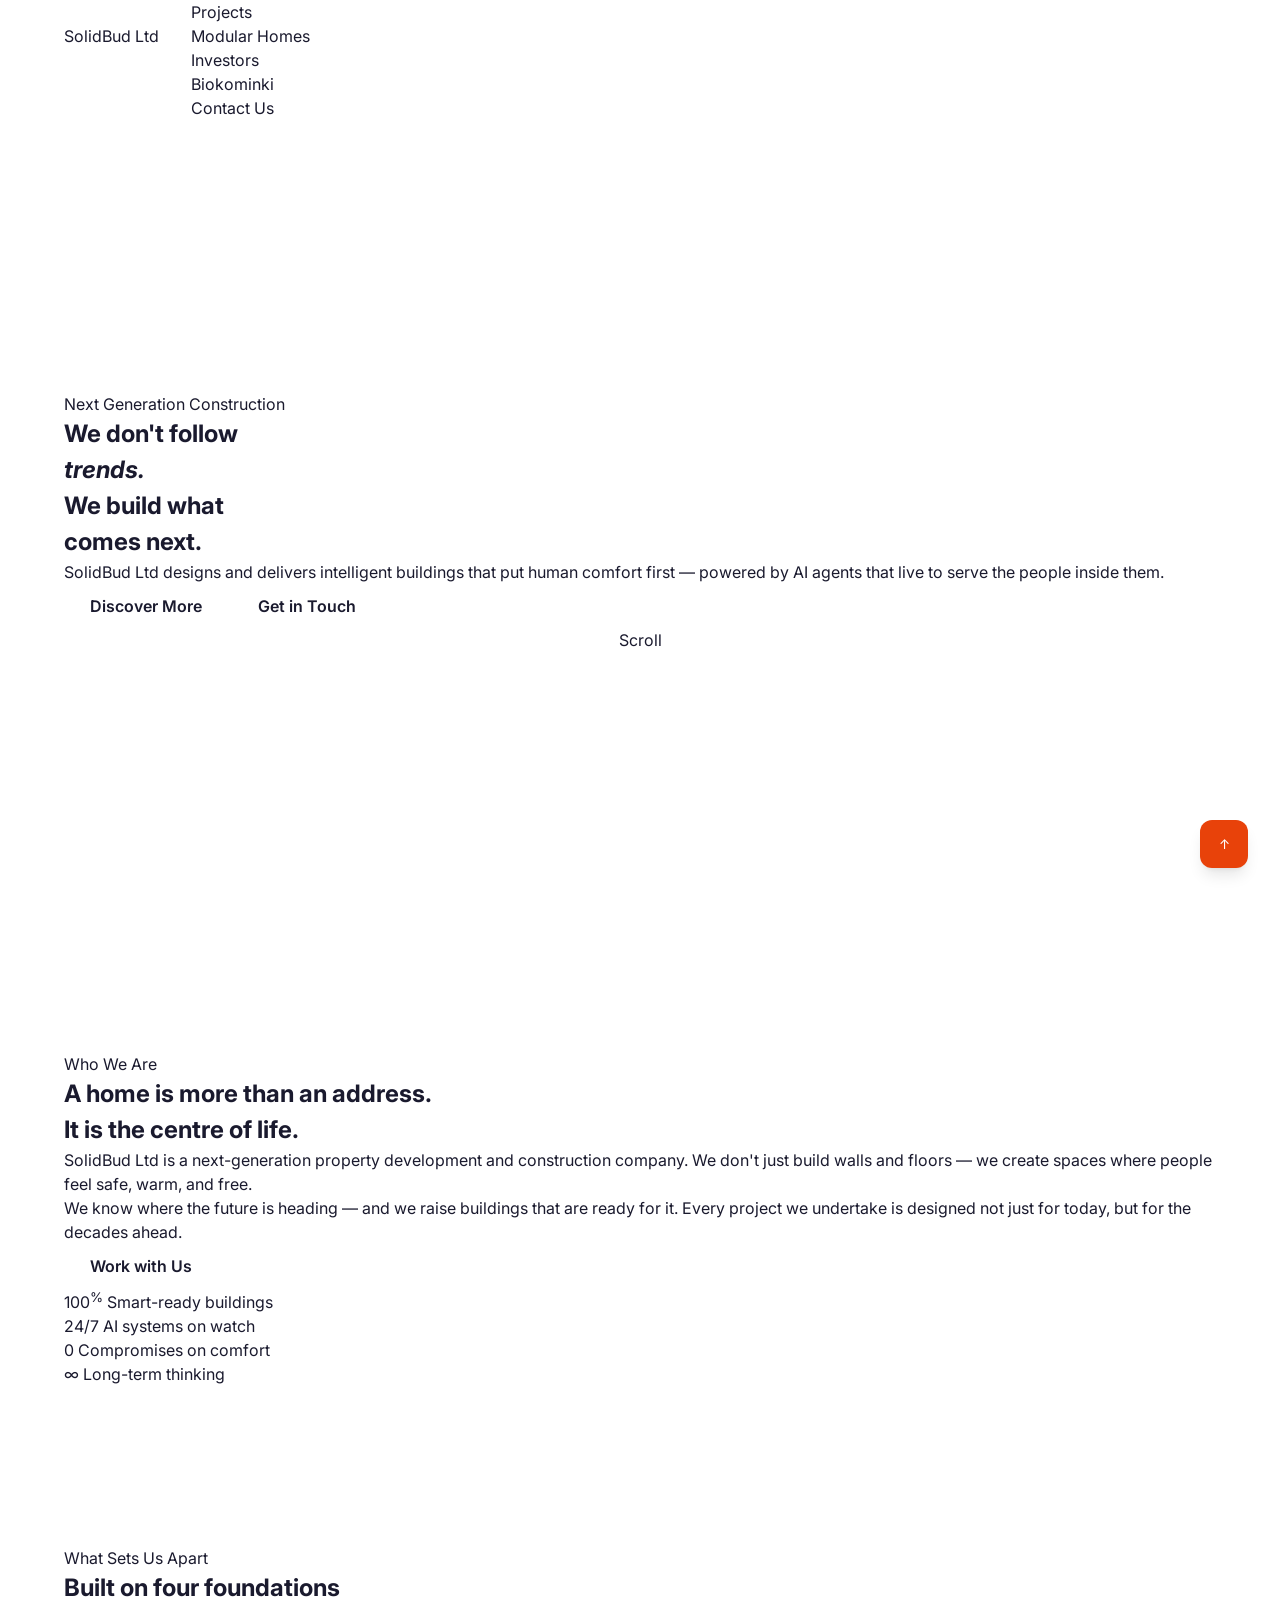
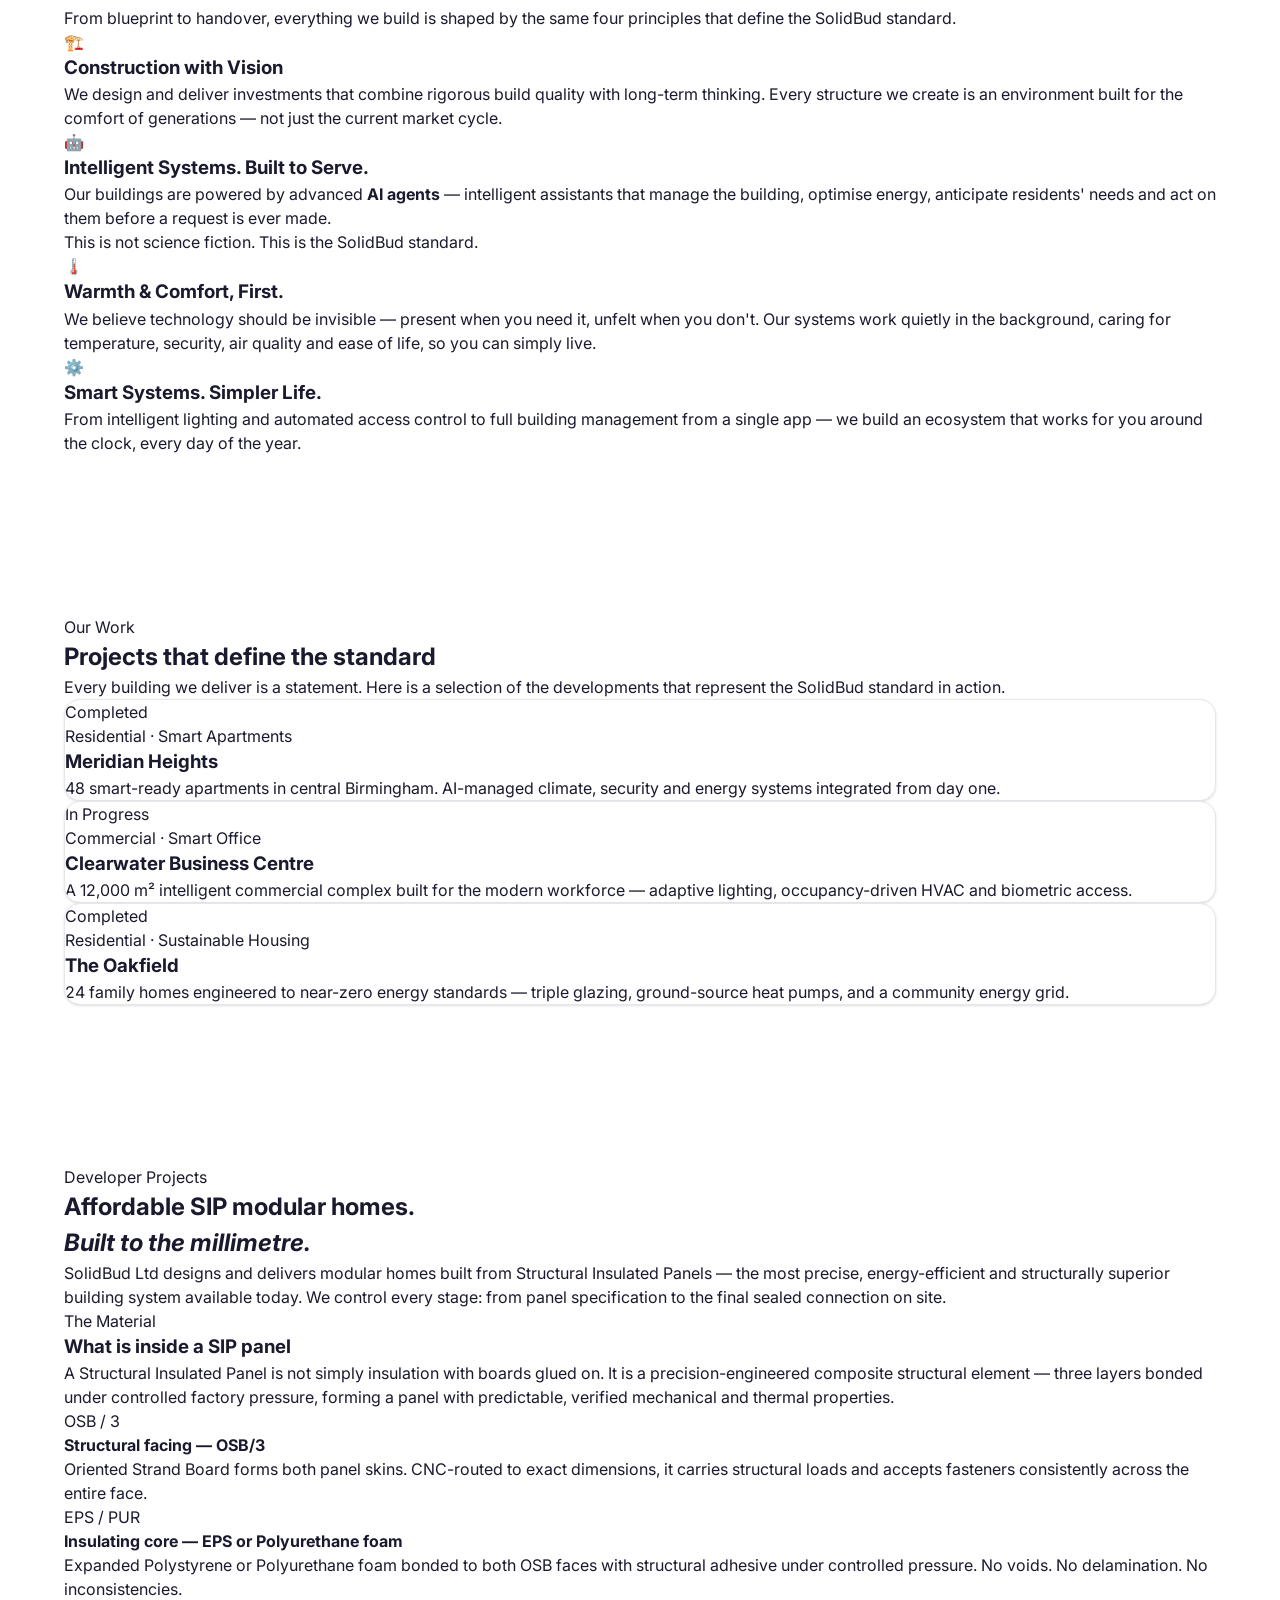
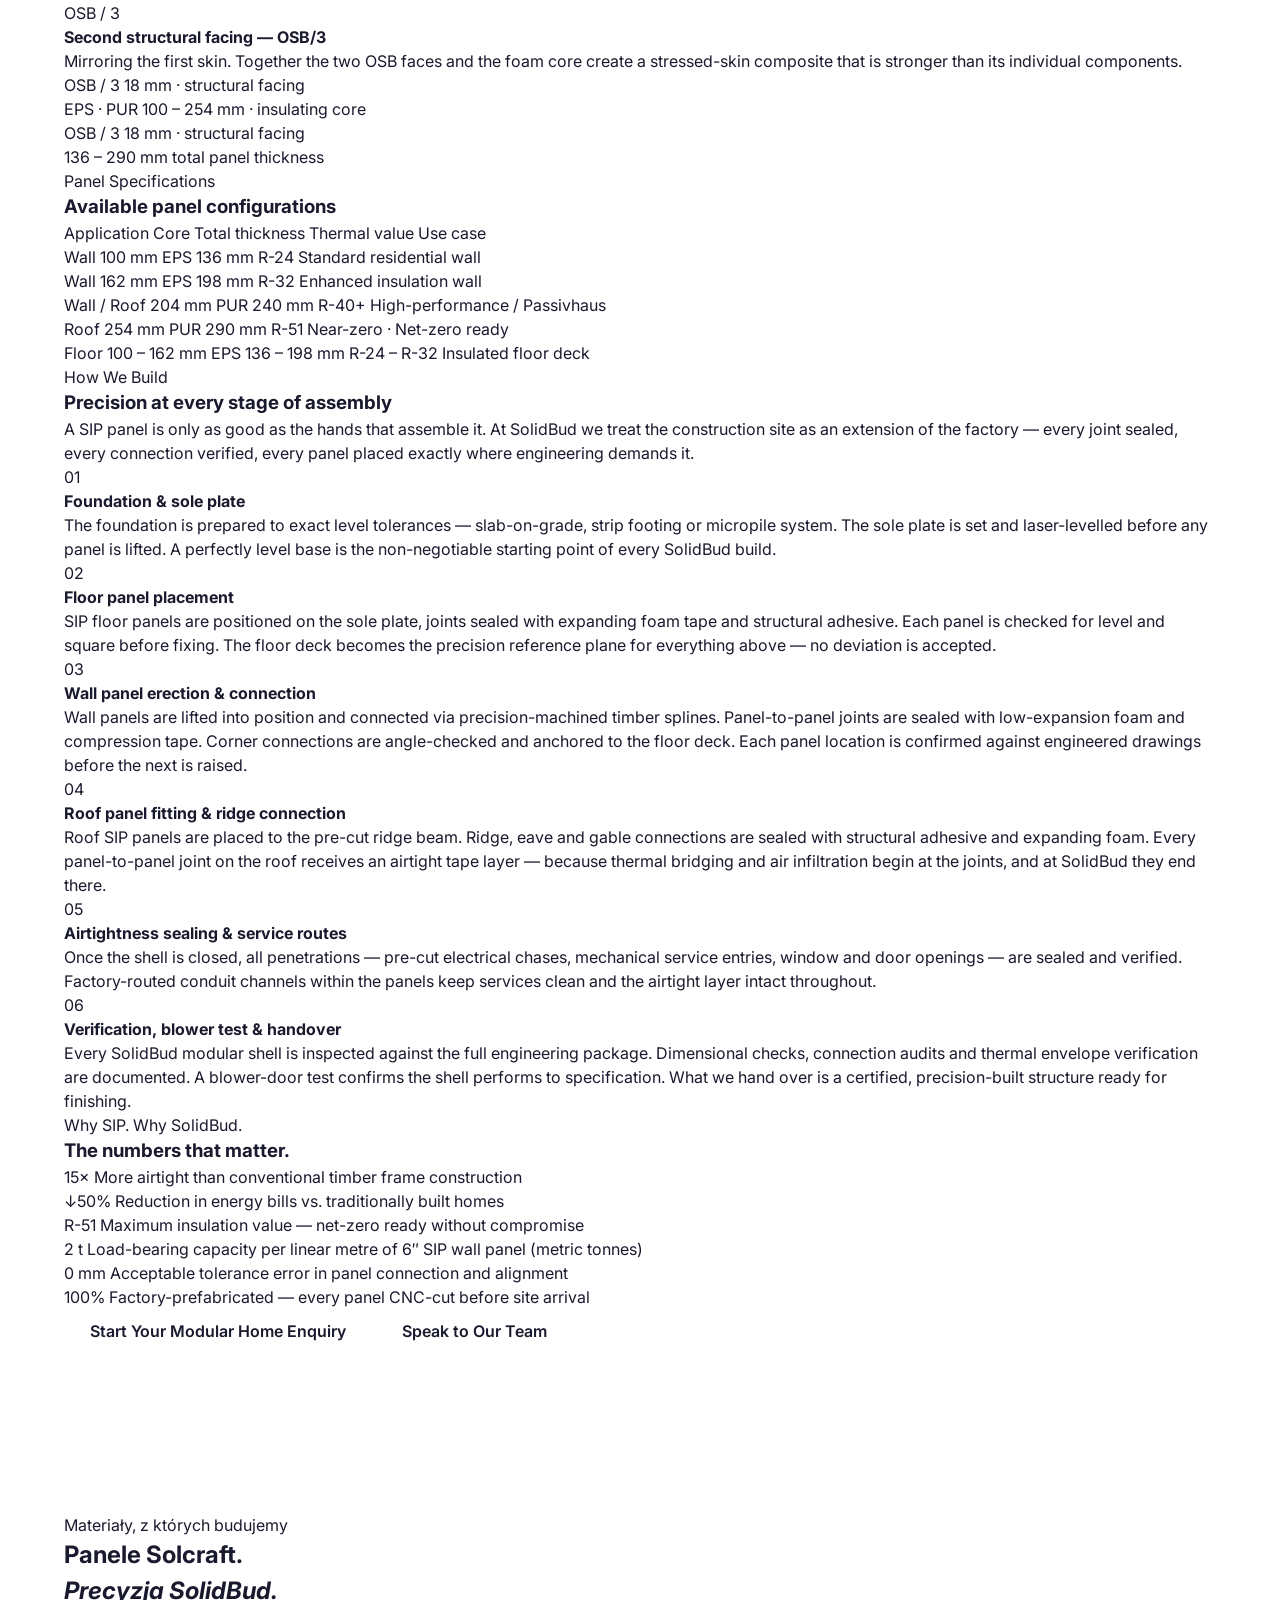
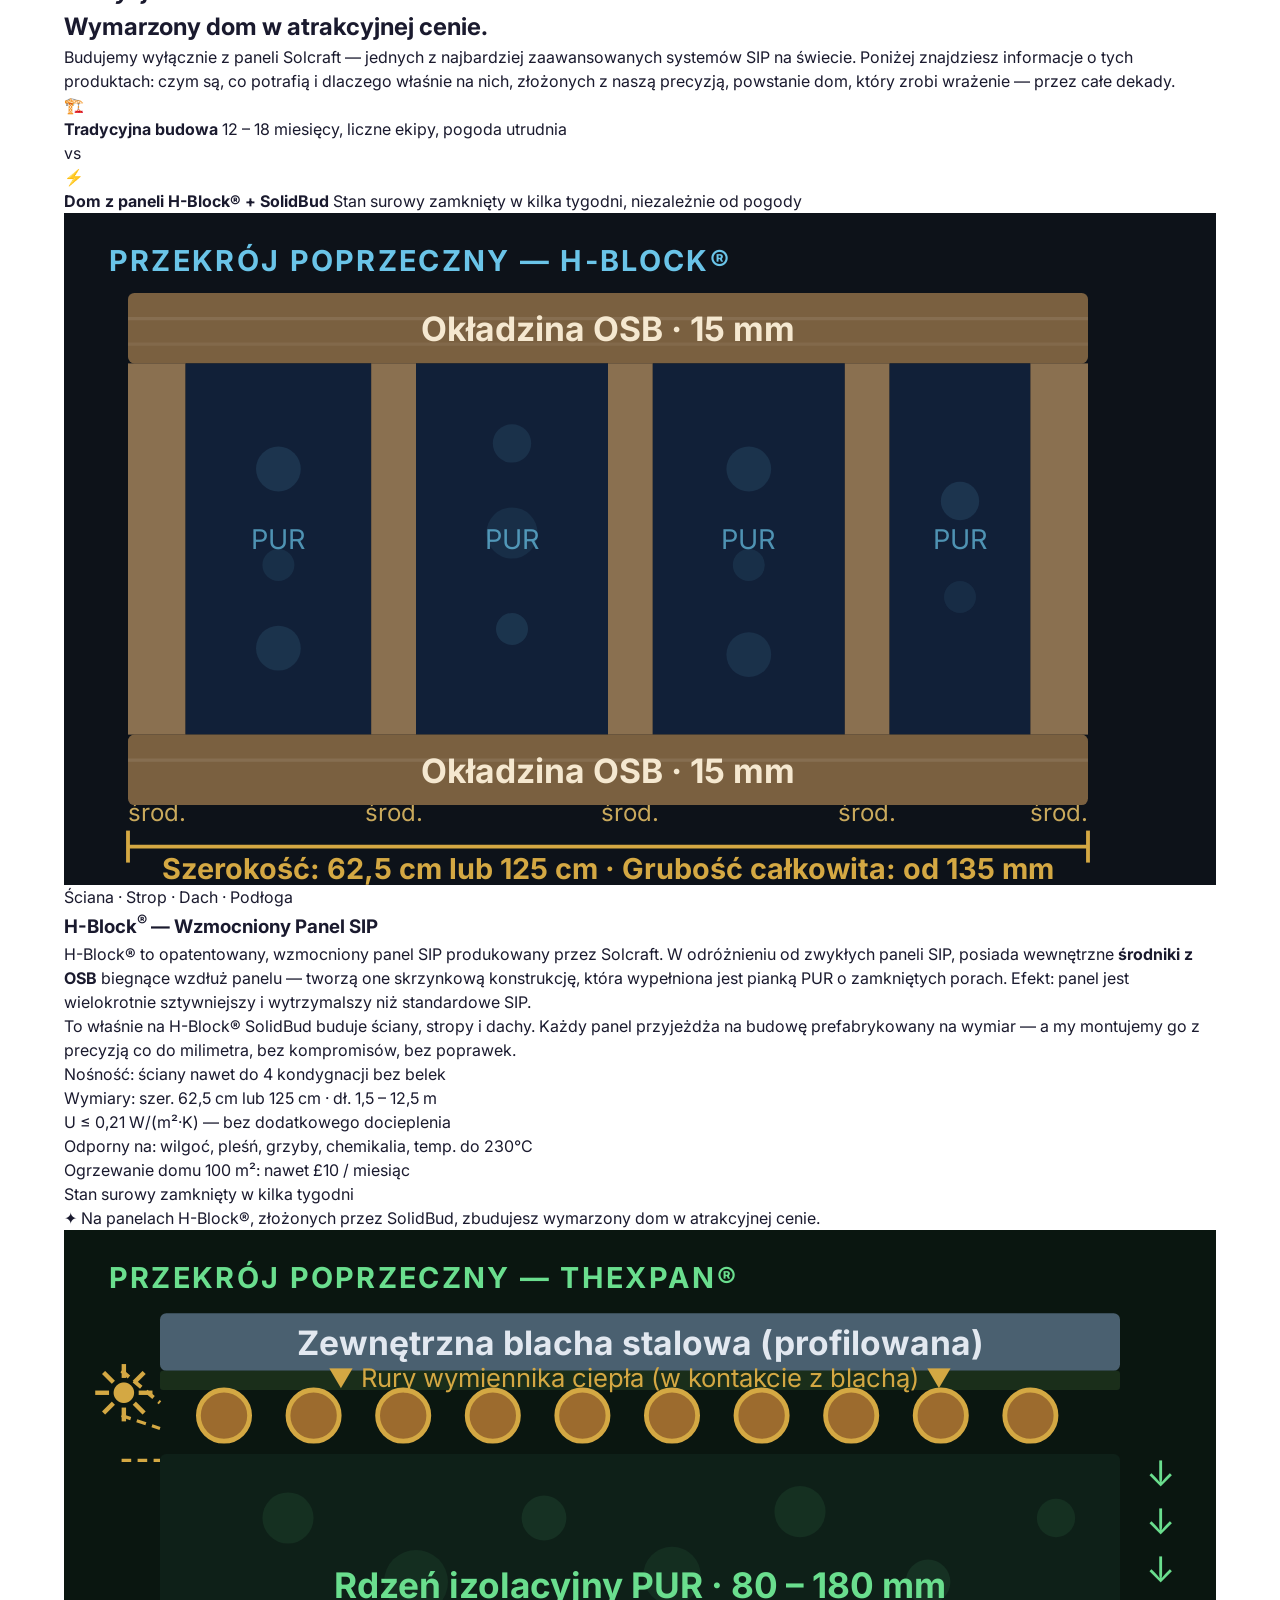
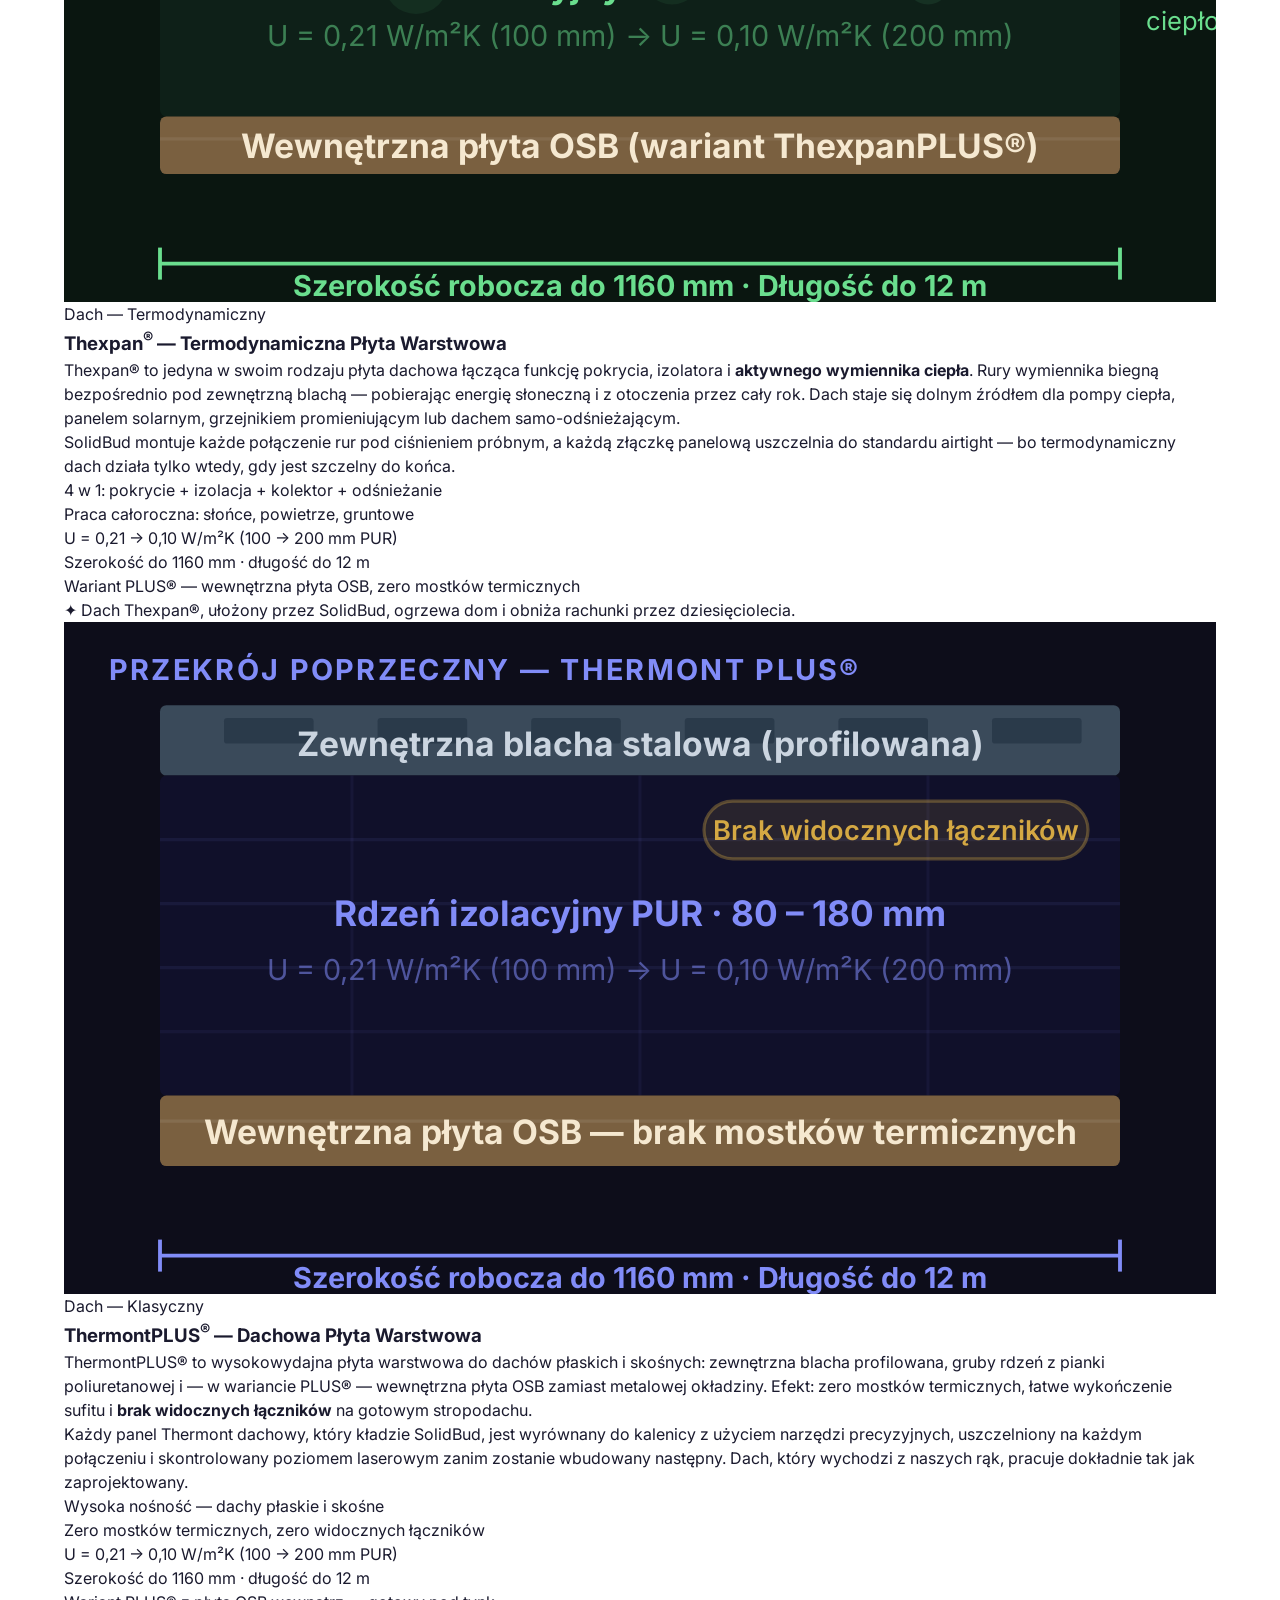
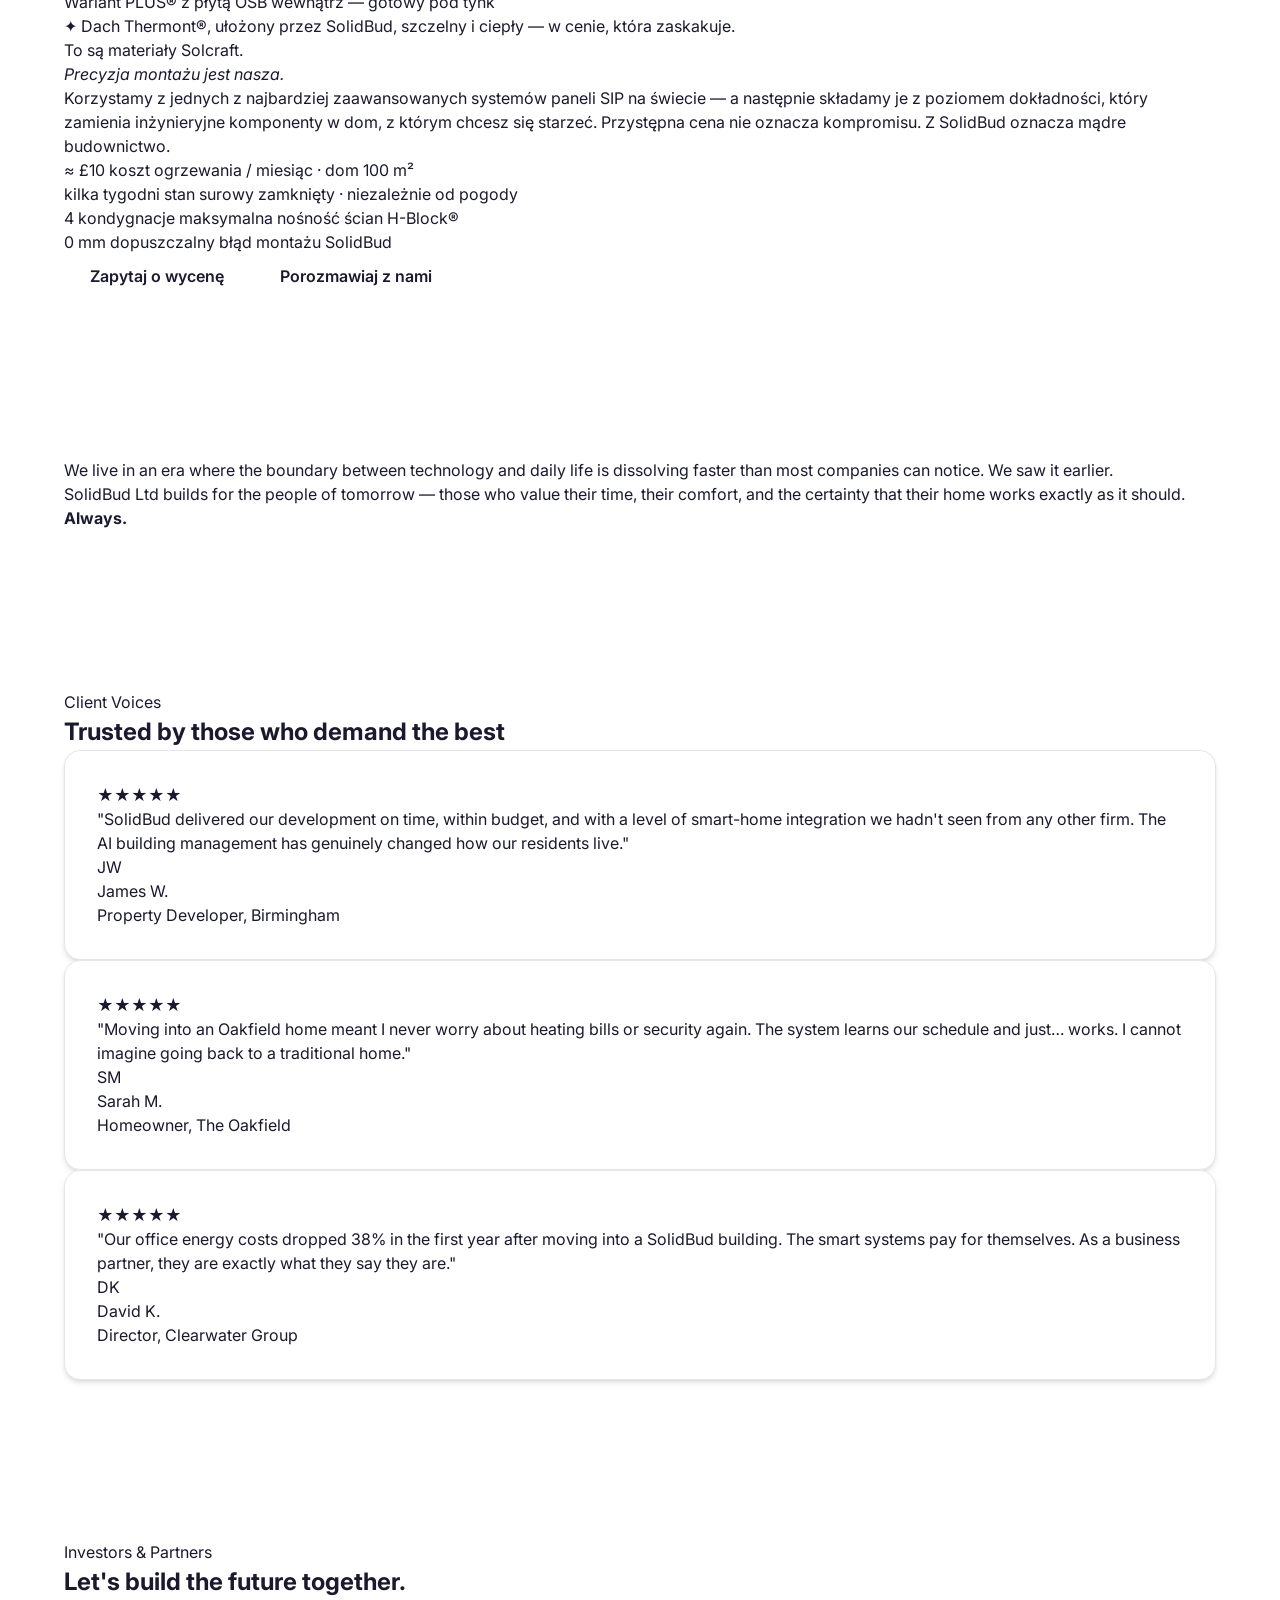
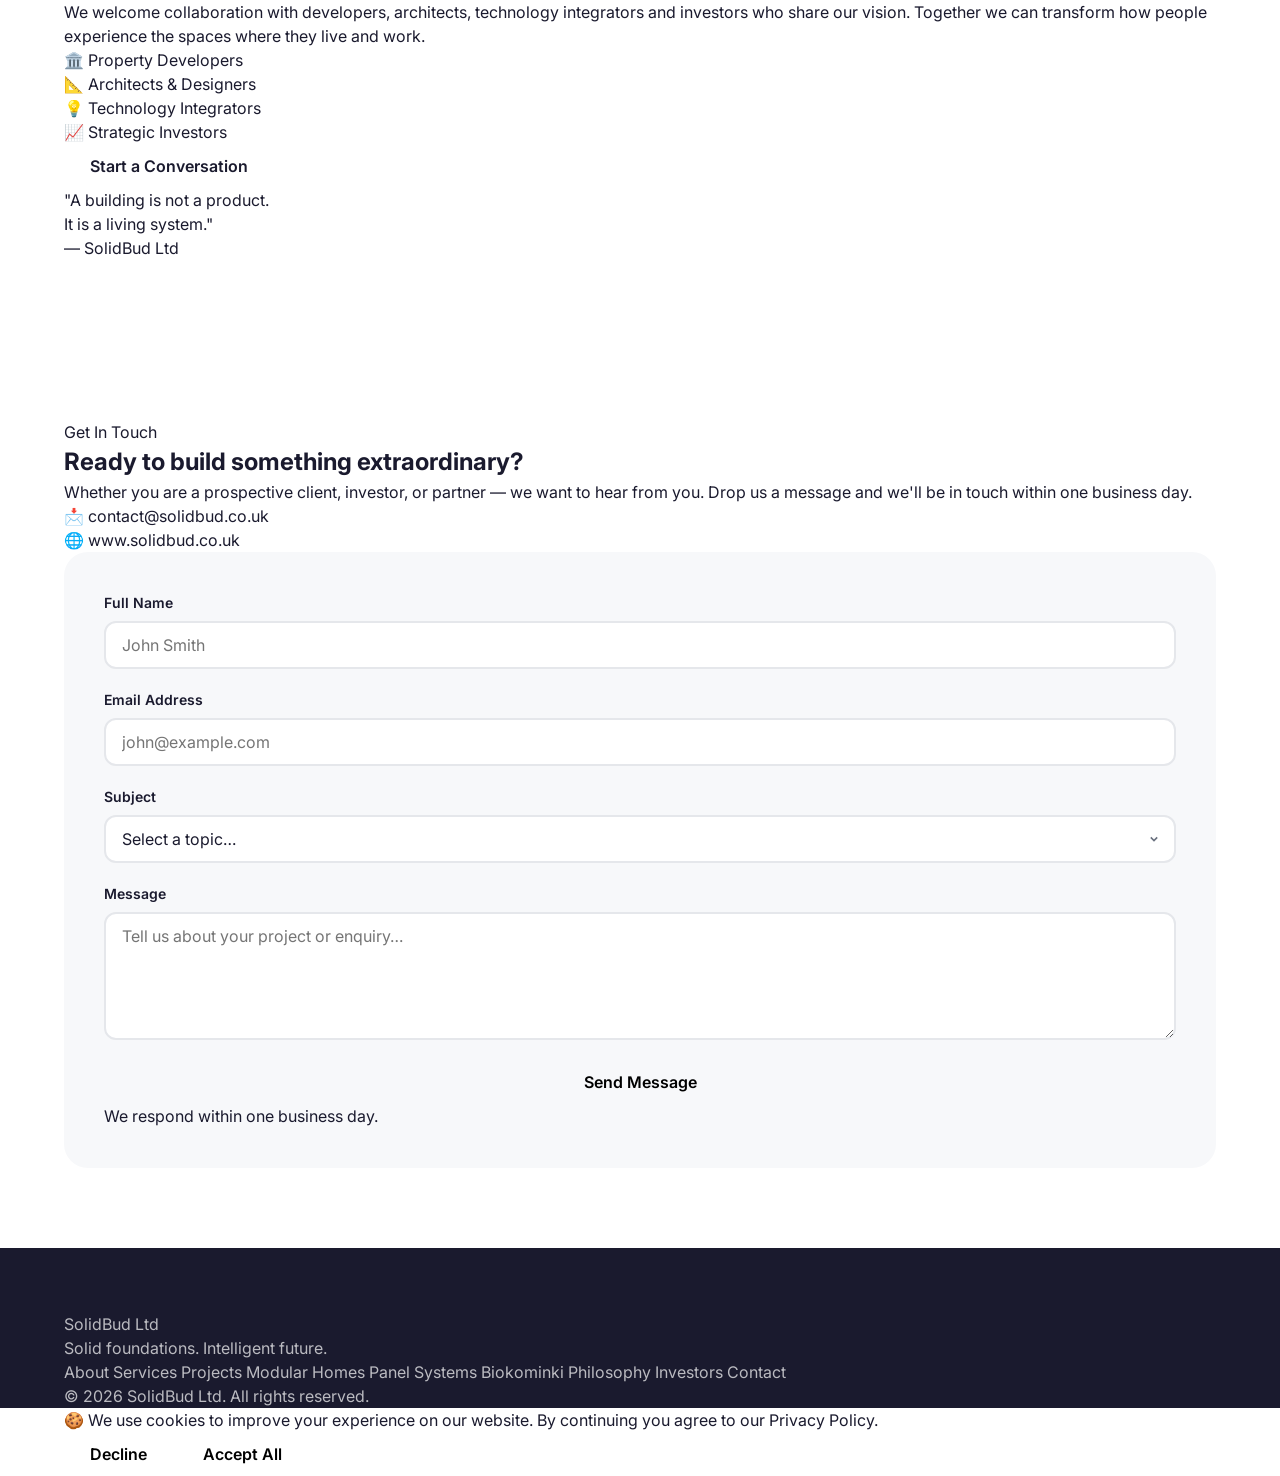
==== index.html @ 5e38481e "fix: address code review — aria-hidden on emoji, CSS classes replace inline styles, remove emoji fro" ====
<!DOCTYPE html>
<html lang="en">
<head>
  <meta charset="UTF-8" />
  <meta name="viewport" content="width=device-width, initial-scale=1.0" />
  <meta name="description" content="SolidBud Ltd — Future-forward construction and development. Smart buildings powered by AI, built for human comfort." />
  <title>SolidBud Ltd — Building the Future</title>
  <link rel="preconnect" href="https://fonts.googleapis.com" />
  <link rel="preconnect" href="https://fonts.gstatic.com" crossorigin />
  <link href="https://fonts.googleapis.com/css2?family=Inter:wght@300;400;500;600;700;800;900&family=Playfair+Display:ital,wght@0,700;1,700&display=swap" rel="stylesheet" />
  <link rel="stylesheet" href="css/style.css" />
  <link rel="icon" href="favicon.svg" type="image/svg+xml" />
  <link rel="canonical" href="https://www.solidbud.co.uk" />
  <meta name="robots" content="index, follow" />
  <meta name="author" content="SolidBud Ltd" />
  <meta property="og:type" content="website" />
  <meta property="og:site_name" content="SolidBud Ltd" />
  <meta property="og:title" content="SolidBud Ltd — Building the Future" />
  <meta property="og:description" content="Next-generation property development and construction. Smart buildings powered by AI, built for human comfort." />
  <meta property="og:url" content="https://www.solidbud.co.uk" />
  <meta name="twitter:card" content="summary_large_image" />
  <meta name="twitter:title" content="SolidBud Ltd — Building the Future" />
  <meta name="twitter:description" content="Next-generation construction. Smart buildings powered by AI." />
</head>
<body>

  <!-- ─── NAVIGATION ─────────────────────────────────────────── -->
  <header class="site-header" id="site-header">
    <nav class="nav container">
      <a href="#" class="nav-logo">
        <span class="logo-solid">Solid</span><span class="logo-bud">Bud</span>
        <span class="logo-ltd">Ltd</span>
      </a>
      <ul class="nav-links" id="nav-links">
        <li><a href="#about">About</a></li>
        <li><a href="#pillars">What We Do</a></li>
        <li><a href="#projects">Projects</a></li>
        <li><a href="#modular">Modular Homes</a></li>
        <li><a href="#investors">Investors</a></li>
        <li><a href="kominki.html">Biokominki</a></li>
        <li><a href="#contact" class="nav-cta">Contact Us</a></li>
      </ul>
      <button class="nav-toggle" id="nav-toggle" aria-label="Toggle navigation" aria-expanded="false">
        <span></span><span></span><span></span>
      </button>
    </nav>
  </header>

  <main>

    <!-- ─── HERO ───────────────────────────────────────────────── -->
    <section class="hero" id="hero">
      <div class="hero-bg"></div>
      <div class="hero-content container">
        <p class="hero-eyebrow">Next Generation Construction</p>
        <h1 class="hero-title">
          We don't follow<br />
          <em>trends.</em><br />
          We build what<br />
          comes next.
        </h1>
        <p class="hero-subtitle">
          SolidBud Ltd designs and delivers intelligent buildings that put human
          comfort first — powered by AI agents that live to serve the people
          inside them.
        </p>
        <div class="hero-actions">
          <a href="#about" class="btn btn-primary">Discover More</a>
          <a href="#contact" class="btn btn-outline">Get in Touch</a>
        </div>
      </div>
      <div class="hero-scroll-indicator">
        <span>Scroll</span>
        <div class="scroll-line"></div>
      </div>
    </section>

    <!-- ─── ABOUT ──────────────────────────────────────────────── -->
    <section class="about section" id="about">
      <div class="container about-grid">
        <div class="about-text">
          <p class="section-eyebrow">Who We Are</p>
          <h2 class="section-title">
            A home is more than an address.<br />
            It is the centre of life.
          </h2>
          <p class="body-text">
            SolidBud Ltd is a next-generation property development and construction
            company. We don't just build walls and floors — we create spaces where
            people feel safe, warm, and free.
          </p>
          <p class="body-text">
            We know where the future is heading — and we raise buildings that are
            ready for it. Every project we undertake is designed not just for
            today, but for the decades ahead.
          </p>
          <a href="#contact" class="btn btn-primary btn--sm">Work with Us</a>
        </div>
        <div class="about-stats">
          <div class="stat-card">
            <span class="stat-number">100<sup>%</sup></span>
            <span class="stat-label">Smart-ready buildings</span>
          </div>
          <div class="stat-card">
            <span class="stat-number">24/7</span>
            <span class="stat-label">AI systems on watch</span>
          </div>
          <div class="stat-card">
            <span class="stat-number">0</span>
            <span class="stat-label">Compromises on comfort</span>
          </div>
          <div class="stat-card">
            <span class="stat-number">∞</span>
            <span class="stat-label">Long-term thinking</span>
          </div>
        </div>
      </div>
    </section>

    <!-- ─── PILLARS ────────────────────────────────────────────── -->
    <section class="pillars section" id="pillars">
      <div class="container">
        <div class="section-header">
          <p class="section-eyebrow">What Sets Us Apart</p>
          <h2 class="section-title">Built on four foundations</h2>
          <p class="section-intro">
            From blueprint to handover, everything we build is shaped by the same
            four principles that define the SolidBud standard.
          </p>
        </div>
        <div class="pillars-grid">

          <article class="pillar-card">
            <div class="pillar-icon">🏗️</div>
            <h3 class="pillar-title">Construction with Vision</h3>
            <p class="pillar-text">
              We design and deliver investments that combine rigorous build quality
              with long-term thinking. Every structure we create is an environment
              built for the comfort of generations — not just the current market cycle.
            </p>
          </article>

          <article class="pillar-card pillar-card--accent">
            <div class="pillar-icon">🤖</div>
            <h3 class="pillar-title">Intelligent Systems. Built to Serve.</h3>
            <p class="pillar-text">
              Our buildings are powered by advanced <strong>AI agents</strong> —
              intelligent assistants that manage the building, optimise energy,
              anticipate residents' needs and act on them before a request is ever made.
            </p>
            <p class="pillar-tag">This is not science fiction. This is the SolidBud standard.</p>
          </article>

          <article class="pillar-card">
            <div class="pillar-icon">🌡️</div>
            <h3 class="pillar-title">Warmth & Comfort, First.</h3>
            <p class="pillar-text">
              We believe technology should be invisible — present when you need it,
              unfelt when you don't. Our systems work quietly in the background,
              caring for temperature, security, air quality and ease of life,
              so you can simply live.
            </p>
          </article>

          <article class="pillar-card">
            <div class="pillar-icon">⚙️</div>
            <h3 class="pillar-title">Smart Systems. Simpler Life.</h3>
            <p class="pillar-text">
              From intelligent lighting and automated access control to full
              building management from a single app — we build an ecosystem that
              works for you around the clock, every day of the year.
            </p>
          </article>

        </div>
      </div>
    </section>

    <!-- ─── PROJECTS ──────────────────────────────────────────── -->
    <section class="projects section" id="projects">
      <div class="container">
        <div class="section-header">
          <p class="section-eyebrow">Our Work</p>
          <h2 class="section-title">Projects that define the standard</h2>
          <p class="section-intro">
            Every building we deliver is a statement. Here is a selection of the
            developments that represent the SolidBud standard in action.
          </p>
        </div>
        <div class="projects-grid">

          <article class="project-card">
            <div class="project-visual project-visual--1">
              <span class="project-badge project-badge--done">Completed</span>
            </div>
            <div class="project-content">
              <p class="project-type">Residential · Smart Apartments</p>
              <h3 class="project-name">Meridian Heights</h3>
              <p class="project-desc">
                48 smart-ready apartments in central Birmingham. AI-managed climate,
                security and energy systems integrated from day one.
              </p>
            </div>
          </article>

          <article class="project-card">
            <div class="project-visual project-visual--2">
              <span class="project-badge project-badge--progress">In Progress</span>
            </div>
            <div class="project-content">
              <p class="project-type">Commercial · Smart Office</p>
              <h3 class="project-name">Clearwater Business Centre</h3>
              <p class="project-desc">
                A 12,000 m² intelligent commercial complex built for the modern
                workforce — adaptive lighting, occupancy-driven HVAC and biometric access.
              </p>
            </div>
          </article>

          <article class="project-card">
            <div class="project-visual project-visual--3">
              <span class="project-badge project-badge--done">Completed</span>
            </div>
            <div class="project-content">
              <p class="project-type">Residential · Sustainable Housing</p>
              <h3 class="project-name">The Oakfield</h3>
              <p class="project-desc">
                24 family homes engineered to near-zero energy standards — triple
                glazing, ground-source heat pumps, and a community energy grid.
              </p>
            </div>
          </article>

        </div>
      </div>
    </section>

    <!-- ─── MODULAR HOMES ────────────────────────────────────── -->
    <section class="modular section" id="modular">
      <div class="container">

        <!-- ── Section header ───────────────────────────────── -->
        <div class="section-header">
          <p class="section-eyebrow">Developer Projects</p>
          <h2 class="section-title">
            Affordable SIP modular homes.<br />
            <em>Built to the millimetre.</em>
          </h2>
          <p class="section-intro">
            SolidBud Ltd designs and delivers modular homes built from Structural
            Insulated Panels — the most precise, energy-efficient and structurally
            superior building system available today. We control every stage: from
            panel specification to the final sealed connection on site.
          </p>
        </div>

        <!-- ── SIP panel anatomy ─────────────────────────────── -->
        <div class="sip-anatomy">
          <div class="anatomy-text">
            <p class="section-eyebrow">The Material</p>
            <h3 class="anatomy-heading">What is inside a SIP panel</h3>
            <p class="body-text">
              A Structural Insulated Panel is not simply insulation with boards
              glued on. It is a precision-engineered composite structural element —
              three layers bonded under controlled factory pressure, forming a
              panel with predictable, verified mechanical and thermal properties.
            </p>
            <ul class="anatomy-list">
              <li class="anatomy-item">
                <span class="anatomy-layer anatomy-layer--osb">OSB&nbsp;/&nbsp;3</span>
                <div class="anatomy-item-text">
                  <strong>Structural facing — OSB/3</strong>
                  <p>Oriented Strand Board forms both panel skins. CNC-routed to
                  exact dimensions, it carries structural loads and accepts fasteners
                  consistently across the entire face.</p>
                </div>
              </li>
              <li class="anatomy-item">
                <span class="anatomy-layer anatomy-layer--core">EPS&nbsp;/&nbsp;PUR</span>
                <div class="anatomy-item-text">
                  <strong>Insulating core — EPS or Polyurethane foam</strong>
                  <p>Expanded Polystyrene or Polyurethane foam bonded to both OSB
                  faces with structural adhesive under controlled pressure. No voids.
                  No delamination. No inconsistencies.</p>
                </div>
              </li>
              <li class="anatomy-item">
                <span class="anatomy-layer anatomy-layer--osb">OSB&nbsp;/&nbsp;3</span>
                <div class="anatomy-item-text">
                  <strong>Second structural facing — OSB/3</strong>
                  <p>Mirroring the first skin. Together the two OSB faces and the
                  foam core create a stressed-skin composite that is stronger than
                  its individual components.</p>
                </div>
              </li>
            </ul>
          </div>

          <div class="sip-diagram" aria-hidden="true">
            <div class="diagram-panel">
              <div class="diagram-layer diagram-layer--outer">
                <span class="dlabel">OSB / 3</span>
                <span class="dsub">18 mm · structural facing</span>
              </div>
              <div class="diagram-layer diagram-layer--core">
                <span class="dlabel">EPS · PUR</span>
                <span class="dsub">100 – 254 mm · insulating core</span>
              </div>
              <div class="diagram-layer diagram-layer--outer">
                <span class="dlabel">OSB / 3</span>
                <span class="dsub">18 mm · structural facing</span>
              </div>
            </div>
            <p class="diagram-caption">136 – 290 mm total panel thickness</p>
          </div>
        </div>

        <!-- ── Panel specifications table ───────────────────── -->
        <div class="sip-specs">
          <p class="section-eyebrow">Panel Specifications</p>
          <h3 class="specs-heading">Available panel configurations</h3>
          <div class="specs-table" role="table">
            <div class="specs-row specs-row--header" role="row">
              <span role="columnheader">Application</span>
              <span role="columnheader">Core</span>
              <span role="columnheader">Total thickness</span>
              <span role="columnheader">Thermal value</span>
              <span role="columnheader">Use case</span>
            </div>
            <div class="specs-row" role="row">
              <span role="cell">Wall</span>
              <span role="cell">100 mm EPS</span>
              <span role="cell">136 mm</span>
              <span role="cell" class="spec-r">R-24</span>
              <span role="cell">Standard residential wall</span>
            </div>
            <div class="specs-row" role="row">
              <span role="cell">Wall</span>
              <span role="cell">162 mm EPS</span>
              <span role="cell">198 mm</span>
              <span role="cell" class="spec-r">R-32</span>
              <span role="cell">Enhanced insulation wall</span>
            </div>
            <div class="specs-row specs-row--highlight" role="row">
              <span role="cell">Wall / Roof</span>
              <span role="cell">204 mm PUR</span>
              <span role="cell">240 mm</span>
              <span role="cell" class="spec-r">R-40+</span>
              <span role="cell">High-performance / Passivhaus</span>
            </div>
            <div class="specs-row specs-row--highlight" role="row">
              <span role="cell">Roof</span>
              <span role="cell">254 mm PUR</span>
              <span role="cell">290 mm</span>
              <span role="cell" class="spec-r">R-51</span>
              <span role="cell">Near-zero · Net-zero ready</span>
            </div>
            <div class="specs-row" role="row">
              <span role="cell">Floor</span>
              <span role="cell">100 – 162 mm EPS</span>
              <span role="cell">136 – 198 mm</span>
              <span role="cell" class="spec-r">R-24 – R-32</span>
              <span role="cell">Insulated floor deck</span>
            </div>
          </div>
        </div>

        <!-- ── Assembly process ──────────────────────────────── -->
        <div class="assembly-process">
          <div class="section-header">
            <p class="section-eyebrow">How We Build</p>
            <h3 class="section-title">Precision at every stage of assembly</h3>
            <p class="section-intro">
              A SIP panel is only as good as the hands that assemble it. At SolidBud
              we treat the construction site as an extension of the factory — every
              joint sealed, every connection verified, every panel placed exactly
              where engineering demands it.
            </p>
          </div>
          <div class="process-steps">

            <div class="process-step">
              <div class="step-number">01</div>
              <div class="step-content">
                <h4 class="step-title">Foundation &amp; sole plate</h4>
                <p class="step-text">
                  The foundation is prepared to exact level tolerances — slab-on-grade,
                  strip footing or micropile system. The sole plate is set and laser-levelled
                  before any panel is lifted. A perfectly level base is the
                  non-negotiable starting point of every SolidBud build.
                </p>
              </div>
            </div>

            <div class="process-step">
              <div class="step-number">02</div>
              <div class="step-content">
                <h4 class="step-title">Floor panel placement</h4>
                <p class="step-text">
                  SIP floor panels are positioned on the sole plate, joints sealed
                  with expanding foam tape and structural adhesive. Each panel is
                  checked for level and square before fixing. The floor deck becomes
                  the precision reference plane for everything above — no deviation
                  is accepted.
                </p>
              </div>
            </div>

            <div class="process-step">
              <div class="step-number">03</div>
              <div class="step-content">
                <h4 class="step-title">Wall panel erection &amp; connection</h4>
                <p class="step-text">
                  Wall panels are lifted into position and connected via
                  precision-machined timber splines. Panel-to-panel joints are sealed
                  with low-expansion foam and compression tape. Corner connections are
                  angle-checked and anchored to the floor deck. Each panel location is
                  confirmed against engineered drawings before the next is raised.
                </p>
              </div>
            </div>

            <div class="process-step">
              <div class="step-number">04</div>
              <div class="step-content">
                <h4 class="step-title">Roof panel fitting &amp; ridge connection</h4>
                <p class="step-text">
                  Roof SIP panels are placed to the pre-cut ridge beam. Ridge, eave
                  and gable connections are sealed with structural adhesive and
                  expanding foam. Every panel-to-panel joint on the roof receives an
                  airtight tape layer — because thermal bridging and air infiltration
                  begin at the joints, and at SolidBud they end there.
                </p>
              </div>
            </div>

            <div class="process-step">
              <div class="step-number">05</div>
              <div class="step-content">
                <h4 class="step-title">Airtightness sealing &amp; service routes</h4>
                <p class="step-text">
                  Once the shell is closed, all penetrations — pre-cut electrical
                  chases, mechanical service entries, window and door openings — are
                  sealed and verified. Factory-routed conduit channels within the
                  panels keep services clean and the airtight layer intact throughout.
                </p>
              </div>
            </div>

            <div class="process-step">
              <div class="step-number">06</div>
              <div class="step-content">
                <h4 class="step-title">Verification, blower test &amp; handover</h4>
                <p class="step-text">
                  Every SolidBud modular shell is inspected against the full
                  engineering package. Dimensional checks, connection audits and
                  thermal envelope verification are documented. A blower-door test
                  confirms the shell performs to specification. What we hand over is
                  a certified, precision-built structure ready for finishing.
                </p>
              </div>
            </div>

          </div>
        </div>

        <!-- ── Performance numbers ───────────────────────────── -->
        <div class="modular-performance">
          <div class="perf-intro">
            <p class="section-eyebrow">Why SIP. Why SolidBud.</p>
            <h3 class="perf-title">The numbers that matter.</h3>
          </div>
          <div class="perf-grid">
            <div class="perf-card perf-card--accent">
              <span class="perf-value">15×</span>
              <span class="perf-label">More airtight than conventional timber frame construction</span>
            </div>
            <div class="perf-card">
              <span class="perf-value">↓50%</span>
              <span class="perf-label">Reduction in energy bills vs. traditionally built homes</span>
            </div>
            <div class="perf-card">
              <span class="perf-value">R-51</span>
              <span class="perf-label">Maximum insulation value — net-zero ready without compromise</span>
            </div>
            <div class="perf-card">
              <span class="perf-value">2 t</span>
              <span class="perf-label">Load-bearing capacity per linear metre of 6″ SIP wall panel (metric tonnes)</span>
            </div>
            <div class="perf-card">
              <span class="perf-value">0 mm</span>
              <span class="perf-label">Acceptable tolerance error in panel connection and alignment</span>
            </div>
            <div class="perf-card">
              <span class="perf-value">100%</span>
              <span class="perf-label">Factory-prefabricated — every panel CNC-cut before site arrival</span>
            </div>
          </div>
          <div class="perf-cta">
            <a href="#contact" class="btn btn-primary">Start Your Modular Home Enquiry</a>
            <a href="#contact" class="btn btn-outline">Speak to Our Team</a>
          </div>
        </div>

      </div>
    </section>

    <!-- ─── PANEL SYSTEMS ────────────────────────────────────── -->
    <section class="panel-systems section" id="panel-systems">
      <div class="container">

        <div class="section-header">
          <p class="section-eyebrow">Materiały, z których budujemy</p>
          <h2 class="section-title">
            Panele Solcraft.<br />
            <em>Precyzja SolidBud.</em><br />
            Wymarzony dom w atrakcyjnej cenie.
          </h2>
          <p class="section-intro">
            Budujemy wyłącznie z paneli Solcraft — jednych z najbardziej
            zaawansowanych systemów SIP na świecie. Poniżej znajdziesz
            informacje o tych produktach: czym są, co potrafią i dlaczego
            właśnie na nich, złożonych z naszą precyzją, powstanie dom,
            który zrobi wrażenie — przez całe dekady.
          </p>
        </div>

        <!-- ── Pasek porównawczy ────────────────────────────── -->
        <div class="compare-strip">
          <div class="compare-item">
            <span class="compare-icon">🏗️</span>
            <div>
              <strong>Tradycyjna budowa</strong>
              <span>12 – 18 miesięcy, liczne ekipy, pogoda utrudnia</span>
            </div>
          </div>
          <div class="compare-arrow">vs</div>
          <div class="compare-item compare-item--gold">
            <span class="compare-icon">⚡</span>
            <div>
              <strong>Dom z paneli H-Block® + SolidBud</strong>
              <span>Stan surowy zamknięty w kilka tygodni, niezależnie od pogody</span>
            </div>
          </div>
        </div>

        <div class="panel-cards">

          <!-- ── H-Block® ─────────────────────────────────────── -->
          <article class="panel-card">
            <div class="panel-visual panel-visual--hblock" aria-hidden="true">
              <!-- H-Block cross-section showing the unique internal OSB środniki (webs) -->
              <svg viewBox="0 0 360 210" fill="none" xmlns="http://www.w3.org/2000/svg" class="panel-svg">
                <rect width="360" height="210" fill="#0d1219"/>
                <!-- Label at top -->
                <text x="14" y="18" fill="#6ac4e8" font-size="9" font-family="Inter,sans-serif" font-weight="700" letter-spacing="0.08em">PRZEKRÓJ POPRZECZNY — H-BLOCK®</text>

                <!-- ── Top OSB face ── -->
                <rect x="20" y="25" width="300" height="22" rx="2" fill="#7a6040"/>
                <line x1="20" y1="33" x2="320" y2="33" stroke="rgba(255,255,255,0.09)" stroke-width="1"/>
                <line x1="20" y1="41" x2="320" y2="41" stroke="rgba(255,255,255,0.06)" stroke-width="1"/>
                <text x="170" y="40" text-anchor="middle" fill="#f5e8d0" font-size="10.5" font-family="Inter,sans-serif" font-weight="700">Okładzina OSB · 15 mm</text>

                <!-- ── PUR foam + internal OSB webs (środniki) ── -->
                <!-- Left edge web: 4 cm from edge (≈ 20px scaled) -->
                <rect x="20"  y="47" width="18" height="116" fill="#8a7050"/>
                <!-- Foam cell 1 -->
                <rect x="38"  y="47" width="58" height="116" fill="#112038"/>
                <!-- Middle-left web -->
                <rect x="96"  y="47" width="14" height="116" fill="#8a7050"/>
                <!-- Foam cell 2 -->
                <rect x="110" y="47" width="60" height="116" fill="#112038"/>
                <!-- Centre web -->
                <rect x="170" y="47" width="14" height="116" fill="#8a7050"/>
                <!-- Foam cell 3 -->
                <rect x="184" y="47" width="60" height="116" fill="#112038"/>
                <!-- Middle-right web -->
                <rect x="244" y="47" width="14" height="116" fill="#8a7050"/>
                <!-- Foam cell 4 -->
                <rect x="258" y="47" width="44" height="116" fill="#112038"/>
                <!-- Right edge web -->
                <rect x="302" y="47" width="18" height="116" fill="#8a7050"/>

                <!-- Foam bubbles inside cells -->
                <circle cx="67"  cy="80"  r="7" fill="rgba(106,196,232,0.12)"/>
                <circle cx="67"  cy="110" r="5" fill="rgba(106,196,232,0.09)"/>
                <circle cx="67"  cy="136" r="7" fill="rgba(106,196,232,0.11)"/>
                <circle cx="140" cy="72"  r="6" fill="rgba(106,196,232,0.10)"/>
                <circle cx="140" cy="100" r="8" fill="rgba(106,196,232,0.08)"/>
                <circle cx="140" cy="130" r="5" fill="rgba(106,196,232,0.12)"/>
                <circle cx="214" cy="80"  r="7" fill="rgba(106,196,232,0.11)"/>
                <circle cx="214" cy="110" r="5" fill="rgba(106,196,232,0.09)"/>
                <circle cx="214" cy="138" r="7" fill="rgba(106,196,232,0.10)"/>
                <circle cx="280" cy="90"  r="6" fill="rgba(106,196,232,0.12)"/>
                <circle cx="280" cy="120" r="5" fill="rgba(106,196,232,0.08)"/>

                <!-- Labels inside foam cells -->
                <text x="67"  y="105" text-anchor="middle" fill="rgba(106,196,232,0.7)" font-size="8.5" font-family="Inter,sans-serif">PUR</text>
                <text x="140" y="105" text-anchor="middle" fill="rgba(106,196,232,0.7)" font-size="8.5" font-family="Inter,sans-serif">PUR</text>
                <text x="214" y="105" text-anchor="middle" fill="rgba(106,196,232,0.7)" font-size="8.5" font-family="Inter,sans-serif">PUR</text>
                <text x="280" y="105" text-anchor="middle" fill="rgba(106,196,232,0.7)" font-size="8.5" font-family="Inter,sans-serif">PUR</text>

                <!-- Web labels (środniki) -->
                <text x="29"  y="190" text-anchor="middle" fill="#c9a95c" font-size="7.5" font-family="Inter,sans-serif">środ.</text>
                <text x="103" y="190" text-anchor="middle" fill="#c9a95c" font-size="7.5" font-family="Inter,sans-serif">środ.</text>
                <text x="177" y="190" text-anchor="middle" fill="#c9a95c" font-size="7.5" font-family="Inter,sans-serif">środ.</text>
                <text x="251" y="190" text-anchor="middle" fill="#c9a95c" font-size="7.5" font-family="Inter,sans-serif">środ.</text>
                <text x="311" y="190" text-anchor="middle" fill="#c9a95c" font-size="7.5" font-family="Inter,sans-serif">środ.</text>

                <!-- ── Bottom OSB face ── -->
                <rect x="20" y="163" width="300" height="22" rx="2" fill="#7a6040"/>
                <line x1="20" y1="171" x2="320" y2="171" stroke="rgba(255,255,255,0.09)" stroke-width="1"/>
                <text x="170" y="178" text-anchor="middle" fill="#f5e8d0" font-size="10.5" font-family="Inter,sans-serif" font-weight="700">Okładzina OSB · 15 mm</text>

                <!-- Width bracket at bottom -->
                <line x1="20"  y1="198" x2="320" y2="198" stroke="#d4a843" stroke-width="1.2"/>
                <line x1="20"  y1="193" x2="20"  y2="203" stroke="#d4a843" stroke-width="1.2"/>
                <line x1="320" y1="193" x2="320" y2="203" stroke="#d4a843" stroke-width="1.2"/>
                <text x="170" y="208" text-anchor="middle" fill="#d4a843" font-size="9" font-family="Inter,sans-serif" font-weight="700">Szerokość: 62,5 cm lub 125 cm · Grubość całkowita: od 135 mm</text>
              </svg>
            </div>
            <div class="panel-body">
              <p class="panel-category">Ściana · Strop · Dach · Podłoga</p>
              <h3 class="panel-name">H-Block<sup>®</sup> — Wzmocniony Panel SIP</h3>
              <p class="panel-desc">
                H-Block® to opatentowany, wzmocniony panel SIP produkowany przez
                Solcraft. W odróżnieniu od zwykłych paneli SIP, posiada wewnętrzne
                <strong>środniki z OSB</strong> biegnące wzdłuż panelu — tworzą
                one skrzynkową konstrukcję, która wypełniona jest pianką PUR
                o zamkniętych porach. Efekt: panel jest wielokrotnie sztywniejszy
                i wytrzymalszy niż standardowe SIP.
              </p>
              <p class="panel-desc">
                To właśnie na H-Block® SolidBud buduje ściany, stropy i dachy.
                Każdy panel przyjeżdża na budowę prefabrykowany na wymiar —
                a my montujemy go z precyzją co do milimetra, bez kompromisów,
                bez poprawek.
              </p>
              <ul class="panel-specs">
                <li><span class="spec-dot"></span>Nośność: ściany nawet do 4 kondygnacji bez belek</li>
                <li><span class="spec-dot"></span>Wymiary: szer. 62,5 cm lub 125 cm · dł. 1,5 – 12,5 m</li>
                <li><span class="spec-dot"></span>U ≤ 0,21 W/(m²·K) — bez dodatkowego docieplenia</li>
                <li><span class="spec-dot"></span>Odporny na: wilgoć, pleśń, grzyby, chemikalia, temp. do 230°C</li>
                <li><span class="spec-dot"></span>Ogrzewanie domu 100 m²: nawet £10 / miesiąc</li>
                <li><span class="spec-dot"></span>Stan surowy zamknięty w kilka tygodni</li>
              </ul>
              <p class="panel-promise">✦ Na panelach H-Block®, złożonych przez SolidBud, zbudujesz wymarzony dom w atrakcyjnej cenie.</p>
            </div>
          </article>

          <!-- ── Thexpan® ─────────────────────────────────────── -->
          <article class="panel-card">
            <div class="panel-visual panel-visual--thexpan" aria-hidden="true">
              <svg viewBox="0 0 360 210" fill="none" xmlns="http://www.w3.org/2000/svg" class="panel-svg">
                <rect width="360" height="210" fill="#0a1610"/>
                <text x="14" y="18" fill="#6ade8e" font-size="9" font-family="Inter,sans-serif" font-weight="700" letter-spacing="0.08em">PRZEKRÓJ POPRZECZNY — THEXPAN®</text>

                <!-- Sun + heat arrows (left side) -->
                <text x="8" y="58" fill="#d4a843" font-size="20">☀</text>
                <line x1="18" y1="44" x2="30" y2="54" stroke="#d4a843" stroke-width="1.2" stroke-dasharray="3,2"/>
                <line x1="18" y1="58" x2="30" y2="62" stroke="#d4a843" stroke-width="1" stroke-dasharray="3,2"/>
                <line x1="18" y1="72" x2="30" y2="72" stroke="#d4a843" stroke-width="1" stroke-dasharray="3,2"/>

                <!-- Outer steel sheet (top) -->
                <rect x="30" y="26" width="300" height="18" rx="2" fill="#4a6070"/>
                <text x="180" y="39" text-anchor="middle" fill="#e2e8f0" font-size="10.5" font-family="Inter,sans-serif" font-weight="700">Zewnętrzna blacha stalowa (profilowana)</text>

                <!-- Heat exchanger pipe row — directly under outer sheet -->
                <rect x="30" y="44" width="300" height="6" rx="1" fill="#1a2e1a"/>
                <!-- Pipes (copper circles) in a row -->
                <circle cx="50"  cy="58" r="8" fill="#9c6b2e" stroke="#d4a843" stroke-width="1.5"/>
                <circle cx="78"  cy="58" r="8" fill="#9c6b2e" stroke="#d4a843" stroke-width="1.5"/>
                <circle cx="106" cy="58" r="8" fill="#9c6b2e" stroke="#d4a843" stroke-width="1.5"/>
                <circle cx="134" cy="58" r="8" fill="#9c6b2e" stroke="#d4a843" stroke-width="1.5"/>
                <circle cx="162" cy="58" r="8" fill="#9c6b2e" stroke="#d4a843" stroke-width="1.5"/>
                <circle cx="190" cy="58" r="8" fill="#9c6b2e" stroke="#d4a843" stroke-width="1.5"/>
                <circle cx="218" cy="58" r="8" fill="#9c6b2e" stroke="#d4a843" stroke-width="1.5"/>
                <circle cx="246" cy="58" r="8" fill="#9c6b2e" stroke="#d4a843" stroke-width="1.5"/>
                <circle cx="274" cy="58" r="8" fill="#9c6b2e" stroke="#d4a843" stroke-width="1.5"/>
                <circle cx="302" cy="58" r="8" fill="#9c6b2e" stroke="#d4a843" stroke-width="1.5"/>
                <!-- Pipe label -->
                <text x="180" y="49" text-anchor="middle" fill="#d4a843" font-size="8" font-family="Inter,sans-serif">▼ Rury wymiennika ciepła (w kontakcie z blachą) ▼</text>

                <!-- PUR insulation core -->
                <rect x="30" y="70" width="300" height="82" rx="2" fill="#0e2018"/>
                <!-- Foam pattern -->
                <circle cx="70"  cy="90"  r="8"  fill="rgba(106,222,142,0.08)"/>
                <circle cx="110" cy="110" r="10" fill="rgba(106,222,142,0.07)"/>
                <circle cx="150" cy="90"  r="7"  fill="rgba(106,222,142,0.09)"/>
                <circle cx="190" cy="108" r="9"  fill="rgba(106,222,142,0.07)"/>
                <circle cx="230" cy="88"  r="8"  fill="rgba(106,222,142,0.08)"/>
                <circle cx="270" cy="110" r="7"  fill="rgba(106,222,142,0.09)"/>
                <circle cx="310" cy="90"  r="6"  fill="rgba(106,222,142,0.08)"/>
                <text x="180" y="115" text-anchor="middle" fill="#6ade8e" font-size="11" font-family="Inter,sans-serif" font-weight="700">Rdzeń izolacyjny PUR · 80 – 180 mm</text>
                <text x="180" y="130" text-anchor="middle" fill="rgba(106,222,142,0.5)" font-size="9" font-family="Inter,sans-serif">U = 0,21 W/m²K (100 mm) → U = 0,10 W/m²K (200 mm)</text>

                <!-- Inner OSB (ThexpanPLUS® variant) -->
                <rect x="30" y="152" width="300" height="18" rx="2" fill="#7a6040"/>
                <line x1="30" y1="159" x2="330" y2="159" stroke="rgba(255,255,255,0.07)" stroke-width="1"/>
                <text x="180" y="165" text-anchor="middle" fill="#f5e8d0" font-size="10.5" font-family="Inter,sans-serif" font-weight="700">Wewnętrzna płyta OSB (wariant ThexpanPLUS®)</text>

                <!-- Functional arrows pointing down (heat going into building) -->
                <text x="338" y="80"  fill="#6ade8e" font-size="11">↓</text>
                <text x="338" y="95"  fill="#6ade8e" font-size="11">↓</text>
                <text x="338" y="110" fill="#6ade8e" font-size="11">↓</text>
                <text x="338" y="125" fill="#6ade8e" font-size="8" font-family="Inter,sans-serif">ciepło</text>

                <!-- Width label -->
                <line x1="30" y1="198" x2="330" y2="198" stroke="#6ade8e" stroke-width="1.2"/>
                <line x1="30"  y1="193" x2="30"  y2="203" stroke="#6ade8e" stroke-width="1.2"/>
                <line x1="330" y1="193" x2="330" y2="203" stroke="#6ade8e" stroke-width="1.2"/>
                <text x="180" y="208" text-anchor="middle" fill="#6ade8e" font-size="9" font-family="Inter,sans-serif" font-weight="700">Szerokość robocza do 1160 mm · Długość do 12 m</text>
              </svg>
            </div>
            <div class="panel-body">
              <p class="panel-category">Dach — Termodynamiczny</p>
              <h3 class="panel-name">Thexpan<sup>®</sup> — Termodynamiczna Płyta Warstwowa</h3>
              <p class="panel-desc">
                Thexpan® to jedyna w swoim rodzaju płyta dachowa łącząca funkcję
                pokrycia, izolatora i <strong>aktywnego wymiennika ciepła</strong>.
                Rury wymiennika biegną bezpośrednio pod zewnętrzną blachą —
                pobierając energię słoneczną i z otoczenia przez cały rok.
                Dach staje się dolnym źródłem dla pompy ciepła, panelem
                solarnym, grzejnikiem promieniującym lub dachem
                samo-odśnieżającym.
              </p>
              <p class="panel-desc">
                SolidBud montuje każde połączenie rur pod ciśnieniem próbnym,
                a każdą złączkę panelową uszczelnia do standardu airtight —
                bo termodynamiczny dach działa tylko wtedy, gdy jest
                szczelny do końca.
              </p>
              <ul class="panel-specs">
                <li><span class="spec-dot spec-dot--gold"></span>4 w 1: pokrycie + izolacja + kolektor + odśnieżanie</li>
                <li><span class="spec-dot spec-dot--gold"></span>Praca całoroczna: słońce, powietrze, gruntowe</li>
                <li><span class="spec-dot spec-dot--gold"></span>U = 0,21 → 0,10 W/m²K (100 → 200 mm PUR)</li>
                <li><span class="spec-dot spec-dot--gold"></span>Szerokość do 1160 mm · długość do 12 m</li>
                <li><span class="spec-dot spec-dot--gold"></span>Wariant PLUS® — wewnętrzna płyta OSB, zero mostków termicznych</li>
              </ul>
              <p class="panel-promise">✦ Dach Thexpan®, ułożony przez SolidBud, ogrzewa dom i obniża rachunki przez dziesięciolecia.</p>
            </div>
          </article>

          <!-- ── ThermontPLUS® ─────────────────────────────────── -->
          <article class="panel-card">
            <div class="panel-visual panel-visual--thermont" aria-hidden="true">
              <svg viewBox="0 0 360 210" fill="none" xmlns="http://www.w3.org/2000/svg" class="panel-svg">
                <rect width="360" height="210" fill="#0d0d1a"/>
                <text x="14" y="18" fill="#818cf8" font-size="9" font-family="Inter,sans-serif" font-weight="700" letter-spacing="0.08em">PRZEKRÓJ POPRZECZNY — THERMONT PLUS®</text>

                <!-- Outer profiled steel sheet (top) -->
                <rect x="30" y="26" width="300" height="22" rx="2" fill="#3a4a5a"/>
                <!-- Profile ribs on steel -->
                <rect x="50"  y="30" width="28" height="8" rx="1" fill="#2a3a4a"/>
                <rect x="98"  y="30" width="28" height="8" rx="1" fill="#2a3a4a"/>
                <rect x="146" y="30" width="28" height="8" rx="1" fill="#2a3a4a"/>
                <rect x="194" y="30" width="28" height="8" rx="1" fill="#2a3a4a"/>
                <rect x="242" y="30" width="28" height="8" rx="1" fill="#2a3a4a"/>
                <rect x="290" y="30" width="28" height="8" rx="1" fill="#2a3a4a"/>
                <text x="180" y="42" text-anchor="middle" fill="#cbd5e0" font-size="10.5" font-family="Inter,sans-serif" font-weight="700">Zewnętrzna blacha stalowa (profilowana)</text>

                <!-- PUR insulation core -->
                <rect x="30" y="48" width="300" height="100" rx="2" fill="#10102a"/>
                <!-- Insulation grid -->
                <line x1="30"  y1="68"  x2="330" y2="68"  stroke="rgba(129,140,248,0.08)" stroke-width="1"/>
                <line x1="30"  y1="88"  x2="330" y2="88"  stroke="rgba(129,140,248,0.08)" stroke-width="1"/>
                <line x1="30"  y1="108" x2="330" y2="108" stroke="rgba(129,140,248,0.08)" stroke-width="1"/>
                <line x1="30"  y1="128" x2="330" y2="128" stroke="rgba(129,140,248,0.06)" stroke-width="1"/>
                <line x1="90"  y1="48"  x2="90"  y2="148" stroke="rgba(129,140,248,0.06)" stroke-width="1"/>
                <line x1="180" y1="48"  x2="180" y2="148" stroke="rgba(129,140,248,0.06)" stroke-width="1"/>
                <line x1="270" y1="48"  x2="270" y2="148" stroke="rgba(129,140,248,0.06)" stroke-width="1"/>
                <text x="180" y="95" text-anchor="middle" fill="#818cf8" font-size="11" font-family="Inter,sans-serif" font-weight="700">Rdzeń izolacyjny PUR · 80 – 180 mm</text>
                <text x="180" y="112" text-anchor="middle" fill="rgba(129,140,248,0.55)" font-size="9" font-family="Inter,sans-serif">U = 0,21 W/m²K (100 mm) → U = 0,10 W/m²K (200 mm)</text>

                <!-- Inner OSB board (PLUS variant key feature) -->
                <rect x="30" y="148" width="300" height="22" rx="2" fill="#7a6040"/>
                <line x1="30" y1="156" x2="330" y2="156" stroke="rgba(255,255,255,0.08)" stroke-width="1"/>
                <text x="180" y="163" text-anchor="middle" fill="#f5e8d0" font-size="10.5" font-family="Inter,sans-serif" font-weight="700">Wewnętrzna płyta OSB — brak mostków termicznych</text>

                <!-- No-connector badge -->
                <rect x="200" y="56" width="120" height="18" rx="9" fill="rgba(212,168,67,0.12)" stroke="rgba(212,168,67,0.35)" stroke-width="1"/>
                <text x="260" y="68" text-anchor="middle" fill="#d4a843" font-size="8.5" font-family="Inter,sans-serif" font-weight="600">Brak widocznych łączników</text>

                <!-- Width bracket -->
                <line x1="30" y1="198" x2="330" y2="198" stroke="#818cf8" stroke-width="1.2"/>
                <line x1="30"  y1="193" x2="30"  y2="203" stroke="#818cf8" stroke-width="1.2"/>
                <line x1="330" y1="193" x2="330" y2="203" stroke="#818cf8" stroke-width="1.2"/>
                <text x="180" y="208" text-anchor="middle" fill="#818cf8" font-size="9" font-family="Inter,sans-serif" font-weight="700">Szerokość robocza do 1160 mm · Długość do 12 m</text>
              </svg>
            </div>
            <div class="panel-body">
              <p class="panel-category">Dach — Klasyczny</p>
              <h3 class="panel-name">ThermontPLUS<sup>®</sup> — Dachowa Płyta Warstwowa</h3>
              <p class="panel-desc">
                ThermontPLUS® to wysokowydajna płyta warstwowa do dachów
                płaskich i skośnych: zewnętrzna blacha profilowana, gruby rdzeń
                z pianki poliuretanowej i — w wariancie PLUS® — wewnętrzna
                płyta OSB zamiast metalowej okładziny. Efekt: zero mostków
                termicznych, łatwe wykończenie sufitu i <strong>brak widocznych
                łączników</strong> na gotowym stropodachu.
              </p>
              <p class="panel-desc">
                Każdy panel Thermont dachowy, który kładzie SolidBud, jest
                wyrównany do kalenicy z użyciem narzędzi precyzyjnych,
                uszczelniony na każdym połączeniu i skontrolowany poziomem
                laserowym zanim zostanie wbudowany następny. Dach,
                który wychodzi z naszych rąk, pracuje dokładnie tak jak
                zaprojektowany.
              </p>
              <ul class="panel-specs">
                <li><span class="spec-dot spec-dot--purple"></span>Wysoka nośność — dachy płaskie i skośne</li>
                <li><span class="spec-dot spec-dot--purple"></span>Zero mostków termicznych, zero widocznych łączników</li>
                <li><span class="spec-dot spec-dot--purple"></span>U = 0,21 → 0,10 W/m²K (100 → 200 mm PUR)</li>
                <li><span class="spec-dot spec-dot--purple"></span>Szerokość do 1160 mm · długość do 12 m</li>
                <li><span class="spec-dot spec-dot--purple"></span>Wariant PLUS® z płytą OSB wewnątrz — gotowy pod tynk</li>
              </ul>
              <p class="panel-promise">✦ Dach Thermont®, ułożony przez SolidBud, szczelny i ciepły — w cenie, która zaskakuje.</p>
            </div>
          </article>

        </div><!-- /.panel-cards -->

        <!-- ── Promise banner ───────────────────────────────── -->
        <div class="panels-promise">
          <div class="promise-inner">
            <p class="promise-headline">
              To są materiały Solcraft.<br />
              <em>Precyzja montażu jest nasza.</em>
            </p>
            <p class="promise-body">
              Korzystamy z jednych z najbardziej zaawansowanych systemów paneli SIP
              na świecie — a następnie składamy je z poziomem dokładności, który
              zamienia inżynieryjne komponenty w dom, z którym chcesz się starzeć.
              Przystępna cena nie oznacza kompromisu. Z SolidBud oznacza
              mądre budownictwo.
            </p>
            <div class="promise-stats">
              <div class="p-stat">
                <span class="p-stat-val">≈ £10</span>
                <span class="p-stat-lbl">koszt ogrzewania / miesiąc · dom 100 m²</span>
              </div>
              <div class="p-stat">
                <span class="p-stat-val">kilka tygodni</span>
                <span class="p-stat-lbl">stan surowy zamknięty · niezależnie od pogody</span>
              </div>
              <div class="p-stat">
                <span class="p-stat-val">4 kondygnacje</span>
                <span class="p-stat-lbl">maksymalna nośność ścian H-Block®</span>
              </div>
              <div class="p-stat">
                <span class="p-stat-val">0 mm</span>
                <span class="p-stat-lbl">dopuszczalny błąd montażu SolidBud</span>
              </div>
            </div>
            <div class="promise-actions">
              <a href="#contact" class="btn btn-primary">Zapytaj o wycenę</a>
              <a href="#contact" class="btn btn-outline">Porozmawiaj z nami</a>
            </div>
          </div>
        </div>

      </div>
    </section>

    <!-- ─── PHILOSOPHY ────────────────────────────────────────── -->
    <section class="philosophy section" id="philosophy">
      <div class="container">
        <blockquote class="philosophy-quote">
          <p>
            We live in an era where the boundary between technology and daily life
            is dissolving faster than most companies can notice. We saw it earlier.
          </p>
          <p>
            SolidBud Ltd builds for the people of tomorrow — those who value their
            time, their comfort, and the certainty that their home works exactly as
            it should.
          </p>
          <footer>
            <strong>Always.</strong>
          </footer>
        </blockquote>
      </div>
    </section>

    <!-- ─── TESTIMONIALS ─────────────────────────────────────── -->
    <section class="testimonials section" id="testimonials">
      <div class="container">
        <div class="section-header">
          <p class="section-eyebrow">Client Voices</p>
          <h2 class="section-title">Trusted by those who demand the best</h2>
        </div>
        <div class="testimonials-grid">

          <article class="testimonial-card">
            <div class="testimonial-stars" aria-label="5 stars">★★★★★</div>
            <blockquote class="testimonial-quote">
              "SolidBud delivered our development on time, within budget, and with
              a level of smart-home integration we hadn't seen from any other firm.
              The AI building management has genuinely changed how our residents live."
            </blockquote>
            <div class="testimonial-author">
              <div class="testimonial-avatar" aria-hidden="true">JW</div>
              <div>
                <p class="testimonial-name">James W.</p>
                <p class="testimonial-role">Property Developer, Birmingham</p>
              </div>
            </div>
          </article>

          <article class="testimonial-card">
            <div class="testimonial-stars" aria-label="5 stars">★★★★★</div>
            <blockquote class="testimonial-quote">
              "Moving into an Oakfield home meant I never worry about heating bills
              or security again. The system learns our schedule and just… works.
              I cannot imagine going back to a traditional home."
            </blockquote>
            <div class="testimonial-author">
              <div class="testimonial-avatar" aria-hidden="true">SM</div>
              <div>
                <p class="testimonial-name">Sarah M.</p>
                <p class="testimonial-role">Homeowner, The Oakfield</p>
              </div>
            </div>
          </article>

          <article class="testimonial-card">
            <div class="testimonial-stars" aria-label="5 stars">★★★★★</div>
            <blockquote class="testimonial-quote">
              "Our office energy costs dropped 38% in the first year after moving
              into a SolidBud building. The smart systems pay for themselves.
              As a business partner, they are exactly what they say they are."
            </blockquote>
            <div class="testimonial-author">
              <div class="testimonial-avatar" aria-hidden="true">DK</div>
              <div>
                <p class="testimonial-name">David K.</p>
                <p class="testimonial-role">Director, Clearwater Group</p>
              </div>
            </div>
          </article>

        </div>
      </div>
    </section>

    <!-- ─── INVESTORS ─────────────────────────────────────────── -->
    <section class="investors section" id="investors">
      <div class="container investors-grid">
        <div class="investors-text">
          <p class="section-eyebrow">Investors &amp; Partners</p>
          <h2 class="section-title">Let's build the future together.</h2>
          <p class="body-text">
            We welcome collaboration with developers, architects, technology
            integrators and investors who share our vision. Together we can
            transform how people experience the spaces where they live and work.
          </p>
          <ul class="investors-list">
            <li>🏛️ Property Developers</li>
            <li>📐 Architects &amp; Designers</li>
            <li>💡 Technology Integrators</li>
            <li>📈 Strategic Investors</li>
          </ul>
          <a href="#contact" class="btn btn-primary">Start a Conversation</a>
        </div>
        <div class="investors-visual">
          <div class="visual-card">
            <div class="visual-line"></div>
            <p class="visual-text">
              "A building is not a product.<br />It is a living system."
            </p>
            <span class="visual-sig">— SolidBud Ltd</span>
          </div>
        </div>
      </div>
    </section>

    <!-- ─── CONTACT ───────────────────────────────────────────── -->
    <section class="contact section" id="contact">
      <div class="container contact-grid">
        <div class="contact-text">
          <p class="section-eyebrow">Get In Touch</p>
          <h2 class="section-title">Ready to build something extraordinary?</h2>
          <p class="body-text">
            Whether you are a prospective client, investor, or partner — we want
            to hear from you. Drop us a message and we'll be in touch within one
            business day.
          </p>
          <ul class="contact-details">
            <li>
              <span class="contact-icon">📩</span>
              <a href="mailto:contact@solidbud.co.uk">contact@solidbud.co.uk</a>
            </li>
            <li>
              <span class="contact-icon">🌐</span>
              <span>www.solidbud.co.uk</span>
            </li>
          </ul>
        </div>
        <form class="contact-form" id="contact-form" novalidate>
          <div class="form-group">
            <label for="name">Full Name</label>
            <input type="text" id="name" name="name" placeholder="John Smith" required />
          </div>
          <div class="form-group">
            <label for="email">Email Address</label>
            <input type="email" id="email" name="email" placeholder="john@example.com" required />
          </div>
          <div class="form-group">
            <label for="subject">Subject</label>
            <select id="subject" name="subject">
              <option value="">Select a topic…</option>
              <option value="project">New Project Enquiry</option>
              <option value="modular">Modular Home Enquiry</option>
              <option value="investment">Investment Opportunity</option>
              <option value="partnership">Partnership</option>
              <option value="other">Other</option>
            </select>
          </div>
          <div class="form-group">
            <label for="message">Message</label>
            <textarea id="message" name="message" rows="5" placeholder="Tell us about your project or enquiry…" required></textarea>
          </div>
          <button type="submit" class="btn btn-primary btn--full">Send Message</button>
          <p class="form-note">We respond within one business day.</p>
        </form>
      </div>
    </section>

  </main>

  <!-- ─── FOOTER ────────────────────────────────────────────────── -->
  <footer class="footer">
    <div class="container footer-inner">
      <div class="footer-brand">
        <a href="#" class="nav-logo">
          <span class="logo-solid">Solid</span><span class="logo-bud">Bud</span>
          <span class="logo-ltd">Ltd</span>
        </a>
        <p>Solid foundations. Intelligent future.</p>
      </div>
      <nav class="footer-nav">
        <a href="#about">About</a>
        <a href="#pillars">Services</a>
        <a href="#projects">Projects</a>
        <a href="#modular">Modular Homes</a>
        <a href="#panel-systems">Panel Systems</a>
        <a href="kominki.html">Biokominki</a>
        <a href="#philosophy">Philosophy</a>
        <a href="#investors">Investors</a>
        <a href="#contact">Contact</a>
      </nav>
      <p class="footer-copy">&copy; <span id="year"></span> SolidBud Ltd. All rights reserved.</p>
    </div>
  </footer>

  <!-- ─── BACK TO TOP ─────────────────────────────────────────── -->
  <button class="back-to-top" id="back-to-top" aria-label="Back to top">↑</button>

  <!-- ─── COOKIE BANNER ───────────────────────────────────────── -->
  <div class="cookie-banner" id="cookie-banner" role="dialog" aria-label="Cookie consent" hidden>
    <div class="cookie-inner container">
      <p class="cookie-text">
        🍪 We use cookies to improve your experience on our website.
        By continuing you agree to our <a href="#" class="cookie-link">Privacy Policy</a>.
      </p>
      <div class="cookie-actions">
        <button class="btn btn-outline btn--sm" id="cookie-decline">Decline</button>
        <button class="btn btn-primary btn--sm" id="cookie-accept">Accept All</button>
      </div>
    </div>
  </div>

  <script src="js/main.js"></script>
</body>
</html>
---- css/style.css ----
/* ===================================
   SOLIDBUD LTD – Main Stylesheet
   =================================== */

/* ===== CSS Variables ===== */
:root {
  --color-primary: #E8420A;
  --color-primary-dark: #c03508;
  --color-primary-light: #ff6b35;
  --color-secondary: #1a1a2e;
  --color-accent: #ffd700;

  --color-bg: #ffffff;
  --color-bg-gray: #f7f8fa;
  --color-bg-dark: #1a1a2e;

  --color-text: #1a1a2e;
  --color-text-muted: #6b7280;
  --color-text-light: #9ca3af;
  --color-text-inverse: #ffffff;

  --color-border: #e5e7eb;
  --color-border-light: #f3f4f6;

  --font-family: 'Inter', -apple-system, BlinkMacSystemFont, 'Segoe UI', sans-serif;

  --font-size-xs: 0.75rem;
  --font-size-sm: 0.875rem;
  --font-size-base: 1rem;
  --font-size-lg: 1.125rem;
  --font-size-xl: 1.25rem;
  --font-size-2xl: 1.5rem;
  --font-size-3xl: 1.875rem;
  --font-size-4xl: 2.25rem;
  --font-size-5xl: 3rem;

  --font-weight-regular: 400;
  --font-weight-medium: 500;
  --font-weight-semibold: 600;
  --font-weight-bold: 700;
  --font-weight-extrabold: 800;

  --line-height-tight: 1.25;
  --line-height-snug: 1.375;
  --line-height-normal: 1.5;
  --line-height-relaxed: 1.625;

  --spacing-1: 0.25rem;
  --spacing-2: 0.5rem;
  --spacing-3: 0.75rem;
  --spacing-4: 1rem;
  --spacing-5: 1.25rem;
  --spacing-6: 1.5rem;
  --spacing-8: 2rem;
  --spacing-10: 2.5rem;
  --spacing-12: 3rem;
  --spacing-16: 4rem;
  --spacing-20: 5rem;
  --spacing-24: 6rem;

  --border-radius-sm: 0.375rem;
  --border-radius: 0.5rem;
  --border-radius-lg: 0.75rem;
  --border-radius-xl: 1rem;
  --border-radius-2xl: 1.5rem;
  --border-radius-full: 9999px;

  --shadow-sm: 0 1px 2px 0 rgba(0,0,0,0.05);
  --shadow: 0 1px 3px 0 rgba(0,0,0,0.1), 0 1px 2px -1px rgba(0,0,0,0.1);
  --shadow-md: 0 4px 6px -1px rgba(0,0,0,0.1), 0 2px 4px -2px rgba(0,0,0,0.1);
  --shadow-lg: 0 10px 15px -3px rgba(0,0,0,0.1), 0 4px 6px -4px rgba(0,0,0,0.1);
  --shadow-xl: 0 20px 25px -5px rgba(0,0,0,0.1), 0 8px 10px -6px rgba(0,0,0,0.1);
  --shadow-2xl: 0 25px 50px -12px rgba(0,0,0,0.25);

  --transition: 0.2s ease;
  --transition-md: 0.3s ease;
  --transition-lg: 0.4s ease;

  --header-height: 72px;
  --container-max: 1200px;
  --container-padding: 1.5rem;
}

/* ===== Reset & Base ===== */
*, *::before, *::after {
  box-sizing: border-box;
  margin: 0;
  padding: 0;
}

html {
  scroll-behavior: smooth;
  font-size: 16px;
}

body {
  font-family: var(--font-family);
  font-size: var(--font-size-base);
  line-height: var(--line-height-normal);
  color: var(--color-text);
  background-color: var(--color-bg);
  -webkit-font-smoothing: antialiased;
  -moz-osx-font-smoothing: grayscale;
}

img, svg {
  display: block;
  max-width: 100%;
}

a {
  color: inherit;
  text-decoration: none;
}

ul {
  list-style: none;
}

button {
  font-family: inherit;
  cursor: pointer;
  border: none;
  background: none;
}

input, textarea, select {
  font-family: inherit;
  font-size: inherit;
}

/* ===== Layout ===== */
.container {
  width: 100%;
  max-width: var(--container-max);
  margin: 0 auto;
  padding: 0 var(--container-padding);
}

.section {
  padding: var(--spacing-20) 0;
}

.section--gray {
  background-color: var(--color-bg-gray);
}

/* ===== Typography Helpers ===== */
.section__label {
  display: inline-flex;
  align-items: center;
  gap: var(--spacing-2);
  font-size: var(--font-size-sm);
  font-weight: var(--font-weight-semibold);
  text-transform: uppercase;
  letter-spacing: 0.1em;
  color: var(--color-primary);
  margin-bottom: var(--spacing-3);
}

.section__label::before {
  content: '';
  display: block;
  width: 24px;
  height: 2px;
  background-color: var(--color-primary);
  border-radius: 2px;
}

.section__title {
  font-size: clamp(var(--font-size-3xl), 4vw, var(--font-size-4xl));
  font-weight: var(--font-weight-extrabold);
  line-height: var(--line-height-tight);
  color: var(--color-secondary);
  margin-bottom: var(--spacing-4);
}

.section__subtitle {
  font-size: var(--font-size-lg);
  color: var(--color-text-muted);
  max-width: 600px;
}

.section__header {
  text-align: center;
  margin-bottom: var(--spacing-12);
}

.section__header .section__subtitle {
  margin: 0 auto;
}

/* ===== Buttons ===== */
.btn {
  display: inline-flex;
  align-items: center;
  justify-content: center;
  gap: var(--spacing-2);
  padding: 0.75rem 1.5rem;
  font-size: var(--font-size-base);
  font-weight: var(--font-weight-semibold);
  line-height: 1;
  border-radius: var(--border-radius-lg);
  border: 2px solid transparent;
  transition: all var(--transition-md);
  cursor: pointer;
  white-space: nowrap;
}

.btn--primary {
  background-color: var(--color-primary);
  color: var(--color-text-inverse);
  border-color: var(--color-primary);
}

.btn--primary:hover {
  background-color: var(--color-primary-dark);
  border-color: var(--color-primary-dark);
  transform: translateY(-1px);
  box-shadow: 0 6px 20px rgba(232, 66, 10, 0.35);
}

.btn--outline {
  background-color: transparent;
  color: var(--color-text-inverse);
  border-color: rgba(255,255,255,0.5);
}

.btn--outline:hover {
  background-color: rgba(255,255,255,0.1);
  border-color: var(--color-text-inverse);
}

.btn--lg {
  padding: 1rem 2rem;
  font-size: var(--font-size-lg);
}

.btn--full {
  width: 100%;
}

/* ===== Header / Navigation ===== */
.header {
  position: fixed;
  top: 0;
  left: 0;
  right: 0;
  z-index: 100;
  background-color: transparent;
  transition: background-color var(--transition-md), box-shadow var(--transition-md);
}

.header.scrolled {
  background-color: var(--color-bg);
  box-shadow: var(--shadow-md);
}

.nav {
  display: flex;
  align-items: center;
  height: var(--header-height);
  gap: var(--spacing-8);
}

.nav__logo {
  display: flex;
  align-items: center;
  gap: var(--spacing-3);
  font-size: var(--font-size-xl);
  font-weight: var(--font-weight-extrabold);
  color: var(--color-text-inverse);
  letter-spacing: -0.02em;
  flex-shrink: 0;
  transition: color var(--transition);
}

.header.scrolled .nav__logo {
  color: var(--color-secondary);
}

.nav__logo-icon {
  display: flex;
  align-items: center;
}

.nav__logo-ltd {
  color: var(--color-primary);
  font-weight: var(--font-weight-bold);
}

.nav__menu {
  display: flex;
  align-items: center;
  gap: var(--spacing-1);
  margin-left: auto;
}

.nav__link {
  display: block;
  padding: var(--spacing-2) var(--spacing-3);
  font-size: var(--font-size-sm);
  font-weight: var(--font-weight-medium);
  color: rgba(255,255,255,0.85);
  border-radius: var(--border-radius);
  transition: all var(--transition);
}

.header.scrolled .nav__link {
  color: var(--color-text-muted);
}

.nav__link:hover,
.nav__link.active {
  color: var(--color-text-inverse);
  background-color: rgba(255,255,255,0.1);
}

.header.scrolled .nav__link:hover,
.header.scrolled .nav__link.active {
  color: var(--color-primary);
  background-color: rgba(232, 66, 10, 0.08);
}

.nav__cta {
  flex-shrink: 0;
  padding: 0.6rem 1.25rem;
  font-size: var(--font-size-sm);
}

.nav__toggle {
  display: none;
  flex-direction: column;
  justify-content: space-between;
  width: 28px;
  height: 20px;
  padding: 0;
  margin-left: auto;
}

.nav__toggle span {
  display: block;
  width: 100%;
  height: 2px;
  background-color: var(--color-text-inverse);
  border-radius: 2px;
  transition: all var(--transition-md);
}

.header.scrolled .nav__toggle span {
  background-color: var(--color-secondary);
}

.nav__toggle.open span:nth-child(1) {
  transform: translateY(9px) rotate(45deg);
}
.nav__toggle.open span:nth-child(2) {
  opacity: 0;
}
.nav__toggle.open span:nth-child(3) {
  transform: translateY(-9px) rotate(-45deg);
}

/* ===== Hero ===== */
.hero {
  position: relative;
  min-height: 100vh;
  display: flex;
  flex-direction: column;
  justify-content: center;
  align-items: center;
  overflow: hidden;
}

.hero__bg {
  position: absolute;
  inset: 0;
  background: url('../images/hero-bg.svg') center center / cover no-repeat,
    linear-gradient(135deg, #0f0c29 0%, #1a1a2e 30%, #16213e 60%, #1e2a4a 100%);
  z-index: 0;
}

.hero__bg::before {
  content: '';
  position: absolute;
  inset: 0;
  background:
    radial-gradient(ellipse at 20% 20%, rgba(232, 66, 10, 0.25) 0%, transparent 50%),
    radial-gradient(ellipse at 80% 80%, rgba(30, 60, 114, 0.3) 0%, transparent 50%);
}

.hero__bg::after {
  content: '';
  position: absolute;
  inset: 0;
  background-image:
    linear-gradient(rgba(255,255,255,0.03) 1px, transparent 1px),
    linear-gradient(90deg, rgba(255,255,255,0.03) 1px, transparent 1px);
  background-size: 60px 60px;
}

.hero__content {
  position: relative;
  z-index: 1;
  text-align: center;
  padding-top: var(--header-height);
  padding-bottom: var(--spacing-16);
}

.hero__badge {
  display: inline-flex;
  align-items: center;
  gap: var(--spacing-2);
  padding: var(--spacing-2) var(--spacing-4);
  background-color: rgba(232, 66, 10, 0.15);
  border: 1px solid rgba(232, 66, 10, 0.3);
  border-radius: var(--border-radius-full);
  font-size: var(--font-size-sm);
  font-weight: var(--font-weight-semibold);
  color: var(--color-primary-light);
  margin-bottom: var(--spacing-6);
  letter-spacing: 0.02em;
}

.hero__badge::before {
  content: '';
  width: 8px;
  height: 8px;
  background-color: var(--color-primary);
  border-radius: 50%;
  flex-shrink: 0;
  animation: pulse 2s infinite;
}

@keyframes pulse {
  0%, 100% { opacity: 1; }
  50% { opacity: 0.4; }
}

.hero__title {
  font-size: clamp(2.5rem, 6vw, 4.5rem);
  font-weight: var(--font-weight-extrabold);
  line-height: var(--line-height-tight);
  color: var(--color-text-inverse);
  margin-bottom: var(--spacing-6);
  letter-spacing: -0.02em;
}

.hero__title--accent {
  color: var(--color-primary);
  position: relative;
}

.hero__subtitle {
  font-size: clamp(var(--font-size-base), 2vw, var(--font-size-xl));
  color: rgba(255,255,255,0.75);
  max-width: 640px;
  margin: 0 auto var(--spacing-10);
  line-height: var(--line-height-relaxed);
}

.hero__actions {
  display: flex;
  justify-content: center;
  gap: var(--spacing-4);
  flex-wrap: wrap;
  margin-bottom: var(--spacing-16);
}

.hero__stats {
  display: flex;
  justify-content: center;
  gap: var(--spacing-10);
  flex-wrap: wrap;
  padding-top: var(--spacing-10);
  border-top: 1px solid rgba(255,255,255,0.1);
}

.stat {
  text-align: center;
}

.stat__number {
  display: block;
  font-size: clamp(1.75rem, 3vw, 2.5rem);
  font-weight: var(--font-weight-extrabold);
  color: var(--color-text-inverse);
  line-height: 1;
  margin-bottom: var(--spacing-1);
}

.stat__label {
  font-size: var(--font-size-sm);
  color: rgba(255,255,255,0.6);
  font-weight: var(--font-weight-medium);
}

.hero__scroll-indicator {
  position: absolute;
  bottom: var(--spacing-8);
  left: 50%;
  transform: translateX(-50%);
  z-index: 1;
  display: flex;
  flex-direction: column;
  align-items: center;
  gap: var(--spacing-2);
  color: rgba(255,255,255,0.5);
  font-size: var(--font-size-xs);
  letter-spacing: 0.05em;
  animation: bounce 2s infinite;
}

@keyframes bounce {
  0%, 100% { transform: translateX(-50%) translateY(0); }
  50% { transform: translateX(-50%) translateY(6px); }
}

/* ===== About ===== */
.about__grid {
  display: grid;
  grid-template-columns: 1fr 1fr;
  gap: var(--spacing-16);
  align-items: center;
}

.about__visual {
  position: relative;
}

.about__image-wrapper {
  position: relative;
}

.about__image--main {
  border-radius: var(--border-radius-2xl);
  overflow: hidden;
  box-shadow: var(--shadow-2xl);
  background-color: var(--color-secondary);
  aspect-ratio: 4/3;
  display: flex;
  align-items: center;
  justify-content: center;
}

.about__image--main img {
  width: 100%;
  height: 100%;
  object-fit: cover;
  display: block;
}

.about__badge-card {
  position: absolute;
  bottom: -20px;
  right: -20px;
  background-color: var(--color-bg);
  border-radius: var(--border-radius-xl);
  padding: var(--spacing-4) var(--spacing-5);
  display: flex;
  align-items: center;
  gap: var(--spacing-3);
  box-shadow: var(--shadow-xl);
}

.about__badge-icon {
  font-size: 2rem;
  line-height: 1;
}

.about__badge-card strong {
  display: block;
  font-size: var(--font-size-sm);
  font-weight: var(--font-weight-bold);
  color: var(--color-secondary);
}

.about__badge-card span {
  font-size: var(--font-size-xs);
  color: var(--color-text-muted);
}

.about__content {
  padding: var(--spacing-4) 0;
}

.about__text {
  font-size: var(--font-size-lg);
  color: var(--color-text-muted);
  line-height: var(--line-height-relaxed);
  margin-bottom: var(--spacing-4);
}

.about__features {
  display: grid;
  grid-template-columns: 1fr 1fr;
  gap: var(--spacing-4);
  margin: var(--spacing-8) 0;
}

.feature {
  display: flex;
  gap: var(--spacing-3);
  align-items: flex-start;
}

.feature__icon {
  flex-shrink: 0;
  width: 24px;
  height: 24px;
  background-color: var(--color-primary);
  color: white;
  border-radius: 50%;
  display: flex;
  align-items: center;
  justify-content: center;
  font-size: var(--font-size-xs);
  font-weight: var(--font-weight-bold);
  margin-top: 2px;
}

.feature strong {
  display: block;
  font-size: var(--font-size-sm);
  font-weight: var(--font-weight-semibold);
  color: var(--color-secondary);
  margin-bottom: var(--spacing-1);
}

.feature p {
  font-size: var(--font-size-sm);
  color: var(--color-text-muted);
  line-height: var(--line-height-relaxed);
}

/* ===== Services ===== */
.services__grid {
  display: grid;
  grid-template-columns: repeat(3, 1fr);
  gap: var(--spacing-6);
}

.service-card {
  background-color: var(--color-bg);
  border-radius: var(--border-radius-xl);
  padding: var(--spacing-8);
  border: 1px solid var(--color-border);
  transition: all var(--transition-md);
  position: relative;
  overflow: hidden;
}

.service-card::before {
  content: '';
  position: absolute;
  top: 0;
  left: 0;
  right: 0;
  height: 3px;
  background: linear-gradient(90deg, var(--color-primary), var(--color-primary-light));
  transform: scaleX(0);
  transform-origin: left;
  transition: transform var(--transition-md);
}

.service-card:hover {
  transform: translateY(-4px);
  box-shadow: var(--shadow-xl);
  border-color: transparent;
}

.service-card:hover::before {
  transform: scaleX(1);
}

.service-card__icon {
  width: 56px;
  height: 56px;
  color: var(--color-primary);
  margin-bottom: var(--spacing-5);
}

.service-card__title {
  font-size: var(--font-size-xl);
  font-weight: var(--font-weight-bold);
  color: var(--color-secondary);
  margin-bottom: var(--spacing-3);
}

.service-card__text {
  font-size: var(--font-size-sm);
  color: var(--color-text-muted);
  line-height: var(--line-height-relaxed);
  margin-bottom: var(--spacing-4);
}

.service-card__list {
  list-style: none;
  display: flex;
  flex-direction: column;
  gap: var(--spacing-2);
}

.service-card__list li {
  font-size: var(--font-size-sm);
  color: var(--color-text-muted);
  padding-left: var(--spacing-4);
  position: relative;
}

.service-card__list li::before {
  content: '→';
  position: absolute;
  left: 0;
  color: var(--color-primary);
  font-size: var(--font-size-xs);
}

/* ===== Projects ===== */
.projects__filter {
  display: flex;
  justify-content: center;
  gap: var(--spacing-3);
  flex-wrap: wrap;
  margin-bottom: var(--spacing-10);
}

.filter-btn {
  padding: var(--spacing-2) var(--spacing-5);
  font-size: var(--font-size-sm);
  font-weight: var(--font-weight-medium);
  color: var(--color-text-muted);
  background-color: var(--color-bg-gray);
  border-radius: var(--border-radius-full);
  transition: all var(--transition);
  border: 2px solid transparent;
}

.filter-btn:hover {
  color: var(--color-primary);
  background-color: rgba(232, 66, 10, 0.08);
}

.filter-btn.active {
  color: var(--color-text-inverse);
  background-color: var(--color-primary);
  border-color: var(--color-primary);
}

.projects__grid {
  display: grid;
  grid-template-columns: repeat(3, 1fr);
  gap: var(--spacing-6);
}

.project-card {
  background-color: var(--color-bg);
  border-radius: var(--border-radius-xl);
  overflow: hidden;
  box-shadow: var(--shadow);
  transition: all var(--transition-md);
  border: 1px solid var(--color-border);
}

.project-card:hover {
  transform: translateY(-4px);
  box-shadow: var(--shadow-xl);
}

.project-card.hidden {
  display: none;
}

.project-card__image {
  position: relative;
  aspect-ratio: 4/3;
  overflow: hidden;
}

.project-card__image img {
  width: 100%;
  height: 100%;
  object-fit: cover;
  display: block;
  transition: transform var(--transition-lg);
}

.project-card:hover .project-card__image img {
  transform: scale(1.05);
}

/* Project card accent colours (retained for overlay backdrop) */
.project-card__image--1 { background-color: #1e3a5f; }
.project-card__image--2 { background-color: #c05621; }
.project-card__image--3 { background-color: #2d3748; }
.project-card__image--4 { background-color: #1e3a5f; }
.project-card__image--5 { background-color: #2d3748; }
.project-card__image--6 { background-color: #1a4731; }

.project-card__overlay {
  position: absolute;
  top: var(--spacing-4);
  left: var(--spacing-4);
  z-index: 1;
}

.project-card__category {
  display: inline-block;
  padding: var(--spacing-1) var(--spacing-3);
  background-color: rgba(0,0,0,0.5);
  backdrop-filter: blur(4px);
  color: white;
  font-size: var(--font-size-xs);
  font-weight: var(--font-weight-semibold);
  border-radius: var(--border-radius-full);
  text-transform: uppercase;
  letter-spacing: 0.05em;
}

.project-card__content {
  padding: var(--spacing-6);
}

.project-card__title {
  font-size: var(--font-size-xl);
  font-weight: var(--font-weight-bold);
  color: var(--color-secondary);
  margin-bottom: var(--spacing-1);
}

.project-card__meta {
  font-size: var(--font-size-sm);
  color: var(--color-primary);
  font-weight: var(--font-weight-medium);
  margin-bottom: var(--spacing-3);
}

.project-card__text {
  font-size: var(--font-size-sm);
  color: var(--color-text-muted);
  line-height: var(--line-height-relaxed);
}

.projects__cta {
  text-align: center;
  margin-top: var(--spacing-12);
}

/* ===== Testimonials ===== */
.testimonials__grid {
  display: grid;
  grid-template-columns: repeat(3, 1fr);
  gap: var(--spacing-6);
}

.testimonial-card {
  background-color: var(--color-bg);
  border-radius: var(--border-radius-xl);
  padding: var(--spacing-8);
  box-shadow: var(--shadow-md);
  border: 1px solid var(--color-border);
  transition: transform var(--transition-md);
}

.testimonial-card:hover {
  transform: translateY(-4px);
}

.testimonial-card__stars {
  color: var(--color-accent);
  font-size: var(--font-size-lg);
  margin-bottom: var(--spacing-4);
  letter-spacing: 0.1em;
}

.testimonial-card__text {
  font-size: var(--font-size-base);
  color: var(--color-text-muted);
  line-height: var(--line-height-relaxed);
  font-style: italic;
  margin-bottom: var(--spacing-6);
}

.testimonial-card__author {
  display: flex;
  align-items: center;
  gap: var(--spacing-3);
}

.testimonial-card__avatar {
  width: 48px;
  height: 48px;
  border-radius: 50%;
  background: linear-gradient(135deg, var(--color-primary), var(--color-primary-dark));
  color: white;
  display: flex;
  align-items: center;
  justify-content: center;
  font-size: var(--font-size-sm);
  font-weight: var(--font-weight-bold);
  flex-shrink: 0;
}

.testimonial-card__author strong {
  display: block;
  font-size: var(--font-size-sm);
  font-weight: var(--font-weight-semibold);
  color: var(--color-secondary);
}

.testimonial-card__author span {
  font-size: var(--font-size-xs);
  color: var(--color-text-muted);
}

/* ===== Contact ===== */
.contact__grid {
  display: grid;
  grid-template-columns: 1fr 1.6fr;
  gap: var(--spacing-12);
  align-items: start;
}

.contact__info h3 {
  font-size: var(--font-size-2xl);
  font-weight: var(--font-weight-bold);
  color: var(--color-secondary);
  margin-bottom: var(--spacing-8);
}

.contact-item {
  display: flex;
  gap: var(--spacing-4);
  align-items: flex-start;
  margin-bottom: var(--spacing-6);
}

.contact-item__icon {
  width: 48px;
  height: 48px;
  background-color: rgba(232, 66, 10, 0.1);
  border-radius: var(--border-radius-lg);
  display: flex;
  align-items: center;
  justify-content: center;
  flex-shrink: 0;
  color: var(--color-primary);
}

.contact-item__icon svg {
  width: 22px;
  height: 22px;
}

.contact-item strong {
  display: block;
  font-size: var(--font-size-sm);
  font-weight: var(--font-weight-semibold);
  color: var(--color-secondary);
  margin-bottom: var(--spacing-1);
}

.contact-item span,
.contact-item a {
  font-size: var(--font-size-sm);
  color: var(--color-text-muted);
  line-height: var(--line-height-relaxed);
}

.contact-item a:hover {
  color: var(--color-primary);
}

.contact__social {
  display: flex;
  gap: var(--spacing-3);
  margin-top: var(--spacing-8);
}

.social-link {
  width: 44px;
  height: 44px;
  border-radius: var(--border-radius-lg);
  background-color: var(--color-bg-gray);
  display: flex;
  align-items: center;
  justify-content: center;
  color: var(--color-text-muted);
  transition: all var(--transition);
  border: 1px solid var(--color-border);
}

.social-link svg {
  width: 18px;
  height: 18px;
}

.social-link:hover {
  background-color: var(--color-primary);
  color: white;
  border-color: var(--color-primary);
  transform: translateY(-2px);
}

/* ===== Contact Form ===== */
.contact-form {
  background-color: var(--color-bg-gray);
  border-radius: var(--border-radius-2xl);
  padding: var(--spacing-10);
}

.form-row {
  display: grid;
  grid-template-columns: 1fr 1fr;
  gap: var(--spacing-4);
}

.form-group {
  display: flex;
  flex-direction: column;
  gap: var(--spacing-2);
  margin-bottom: var(--spacing-5);
}

.form-group label {
  font-size: var(--font-size-sm);
  font-weight: var(--font-weight-semibold);
  color: var(--color-secondary);
}

.form-group input,
.form-group textarea,
.form-group select {
  width: 100%;
  padding: 0.75rem 1rem;
  background-color: var(--color-bg);
  border: 2px solid var(--color-border);
  border-radius: var(--border-radius-lg);
  font-size: var(--font-size-base);
  color: var(--color-text);
  transition: border-color var(--transition);
  outline: none;
  appearance: none;
}

.form-group input:focus,
.form-group textarea:focus,
.form-group select:focus {
  border-color: var(--color-primary);
  box-shadow: 0 0 0 3px rgba(232, 66, 10, 0.1);
}

.form-group input.error,
.form-group textarea.error,
.form-group select.error {
  border-color: #ef4444;
}

.form-group textarea {
  resize: vertical;
  min-height: 120px;
}

.form-group select {
  background-image: url("data:image/svg+xml,%3Csvg xmlns='http://www.w3.org/2000/svg' viewBox='0 0 20 20' fill='none' stroke='%236b7280' stroke-width='2'%3E%3Cpath d='M6 8l4 4 4-4'/%3E%3C/svg%3E");
  background-repeat: no-repeat;
  background-position: right 0.75rem center;
  background-size: 16px;
  padding-right: 2.5rem;
  cursor: pointer;
}

.form-group--checkbox {
  flex-direction: column;
  margin-bottom: var(--spacing-6);
}

.checkbox-label {
  display: flex;
  gap: var(--spacing-3);
  cursor: pointer;
  align-items: flex-start;
}

.checkbox-label input[type="checkbox"] {
  width: 18px;
  height: 18px;
  margin: 0;
  flex-shrink: 0;
  margin-top: 2px;
  accent-color: var(--color-primary);
  cursor: pointer;
}

.checkbox-label span {
  font-size: var(--font-size-sm);
  color: var(--color-text-muted);
  line-height: var(--line-height-relaxed);
}

.form-error {
  font-size: var(--font-size-xs);
  color: #ef4444;
  font-weight: var(--font-weight-medium);
  min-height: 16px;
}

.form-success {
  display: flex;
  align-items: center;
  gap: var(--spacing-3);
  padding: var(--spacing-4) var(--spacing-5);
  background-color: #d1fae5;
  border: 1px solid #6ee7b7;
  border-radius: var(--border-radius-lg);
  color: #065f46;
  font-size: var(--font-size-sm);
  font-weight: var(--font-weight-medium);
  margin-top: var(--spacing-4);
}

.form-success svg {
  width: 20px;
  height: 20px;
  flex-shrink: 0;
  stroke: #065f46;
}

/* ===== Footer ===== */
.footer {
  background-color: var(--color-bg-dark);
  color: rgba(255,255,255,0.7);
  padding: var(--spacing-16) 0 0;
}

.footer__grid {
  display: grid;
  grid-template-columns: 2fr 1fr 1fr 1fr;
  gap: var(--spacing-10);
  padding-bottom: var(--spacing-12);
  border-bottom: 1px solid rgba(255,255,255,0.1);
}

.footer__brand .nav__logo {
  color: var(--color-text-inverse);
  margin-bottom: var(--spacing-4);
}

.footer__tagline {
  font-size: var(--font-size-sm);
  line-height: var(--line-height-relaxed);
  margin-bottom: var(--spacing-3);
  color: rgba(255,255,255,0.6);
}

.footer__legal {
  font-size: var(--font-size-xs);
  color: rgba(255,255,255,0.4);
  line-height: var(--line-height-relaxed);
}

.footer__col h4 {
  font-size: var(--font-size-sm);
  font-weight: var(--font-weight-semibold);
  color: var(--color-text-inverse);
  text-transform: uppercase;
  letter-spacing: 0.08em;
  margin-bottom: var(--spacing-5);
}

.footer__col ul {
  display: flex;
  flex-direction: column;
  gap: var(--spacing-3);
}

.footer__col ul li a {
  font-size: var(--font-size-sm);
  color: rgba(255,255,255,0.6);
  transition: color var(--transition);
}

.footer__col ul li a:hover {
  color: var(--color-primary);
}

.footer__certs {
  display: flex;
  flex-wrap: wrap;
  gap: var(--spacing-2);
}

.cert-badge {
  padding: var(--spacing-1) var(--spacing-3);
  background-color: rgba(255,255,255,0.08);
  border: 1px solid rgba(255,255,255,0.15);
  border-radius: var(--border-radius-full);
  font-size: var(--font-size-xs);
  font-weight: var(--font-weight-semibold);
  color: rgba(255,255,255,0.8);
  letter-spacing: 0.02em;
}

.footer__bottom {
  padding: var(--spacing-6) 0;
  display: flex;
  justify-content: space-between;
  align-items: center;
  flex-wrap: wrap;
  gap: var(--spacing-4);
}

.footer__bottom p {
  font-size: var(--font-size-sm);
  color: rgba(255,255,255,0.4);
}

.footer__bottom-links {
  display: flex;
  gap: var(--spacing-6);
}

.footer__bottom-links a {
  font-size: var(--font-size-sm);
  color: rgba(255,255,255,0.4);
  transition: color var(--transition);
}

.footer__bottom-links a:hover {
  color: rgba(255,255,255,0.8);
}

/* ===== Back to Top ===== */
.back-to-top {
  position: fixed;
  bottom: var(--spacing-8);
  right: var(--spacing-8);
  width: 48px;
  height: 48px;
  background-color: var(--color-primary);
  color: white;
  border-radius: var(--border-radius-lg);
  display: flex;
  align-items: center;
  justify-content: center;
  box-shadow: var(--shadow-lg);
  transition: all var(--transition-md);
  z-index: 99;
  opacity: 0;
  transform: translateY(12px);
}

.back-to-top:not([hidden]) {
  opacity: 1;
  transform: translateY(0);
}

.back-to-top:hover {
  background-color: var(--color-primary-dark);
  transform: translateY(-2px);
}

.back-to-top svg {
  width: 20px;
  height: 20px;
}

/* ===== Animations ===== */
.fade-in-up {
  opacity: 0;
  transform: translateY(24px);
  transition: opacity 0.6s ease, transform 0.6s ease;
}

.fade-in-up.visible {
  opacity: 1;
  transform: translateY(0);
}

/* ===== Responsive ===== */
@media (max-width: 1024px) {
  .services__grid {
    grid-template-columns: repeat(2, 1fr);
  }

  .projects__grid {
    grid-template-columns: repeat(2, 1fr);
  }

  .testimonials__grid {
    grid-template-columns: repeat(2, 1fr);
  }

  .footer__grid {
    grid-template-columns: 1fr 1fr;
    gap: var(--spacing-8);
  }

  .footer__brand {
    grid-column: 1 / -1;
  }
}

@media (max-width: 768px) {
  :root {
    --spacing-20: 4rem;
    --header-height: 64px;
  }

  .nav__menu {
    position: fixed;
    top: var(--header-height);
    left: 0;
    right: 0;
    background-color: var(--color-bg);
    border-bottom: 1px solid var(--color-border);
    flex-direction: column;
    align-items: stretch;
    gap: 0;
    padding: var(--spacing-4);
    transform: translateY(-100%);
    opacity: 0;
    pointer-events: none;
    transition: all var(--transition-md);
    z-index: 99;
  }

  .nav__menu.open {
    transform: translateY(0);
    opacity: 1;
    pointer-events: all;
  }

  .nav__link {
    color: var(--color-text-muted);
    padding: var(--spacing-3) var(--spacing-4);
    border-radius: var(--border-radius);
  }

  .nav__link:hover,
  .nav__link.active {
    color: var(--color-primary);
    background-color: rgba(232, 66, 10, 0.08);
  }

  .nav__cta {
    display: none;
  }

  .nav__toggle {
    display: flex;
  }

  .about__grid {
    grid-template-columns: 1fr;
    gap: var(--spacing-8);
  }

  .about__badge-card {
    right: 0;
  }

  .about__features {
    grid-template-columns: 1fr;
  }

  .services__grid {
    grid-template-columns: 1fr;
  }

  .projects__grid {
    grid-template-columns: 1fr;
  }

  .testimonials__grid {
    grid-template-columns: 1fr;
  }

  .contact__grid {
    grid-template-columns: 1fr;
    gap: var(--spacing-8);
  }

  .form-row {
    grid-template-columns: 1fr;
  }

  .contact-form {
    padding: var(--spacing-6);
  }

  .footer__grid {
    grid-template-columns: 1fr;
  }

  .footer__brand {
    grid-column: auto;
  }

  .hero__actions {
    flex-direction: column;
    align-items: center;
  }

  .hero__stats {
    gap: var(--spacing-6);
  }

  .back-to-top {
    bottom: var(--spacing-4);
    right: var(--spacing-4);
  }
}

@media (max-width: 480px) {
  :root {
    --container-padding: 1rem;
  }

  .hero__stats {
    display: grid;
    grid-template-columns: 1fr 1fr;
    gap: var(--spacing-6);
  }

  .footer__bottom {
    flex-direction: column;
    text-align: center;
  }

  .footer__bottom-links {
    gap: var(--spacing-4);
  }
}

/* ===== Print ===== */
@media print {
  .header,
  .hero__scroll-indicator,
  .nav__cta,
  .back-to-top,
  .contact-form {
    display: none;
  }

  .hero {
    min-height: auto;
    padding: 2rem;
  }

  .hero__bg {
    background: #1a1a2e;
    print-color-adjust: exact;
  }
}

/* ===== Calculator CTA (index.html) ===== */
.calc-cta {
  padding: var(--spacing-12) 0;
  background: var(--color-bg-gray);
}

.calc-cta__inner {
  display: flex;
  align-items: center;
  gap: var(--spacing-8);
  background: var(--color-bg);
  border-radius: var(--border-radius-2xl);
  padding: var(--spacing-10) var(--spacing-12);
  box-shadow: var(--shadow-lg);
  border: 1px solid var(--color-border-light);
}

.calc-cta__icon {
  width: 72px;
  height: 72px;
  flex-shrink: 0;
}

.calc-cta__icon svg {
  width: 100%;
  height: 100%;
}

.calc-cta__content {
  flex: 1;
}

.calc-cta__title {
  font-size: var(--font-size-2xl);
  font-weight: var(--font-weight-bold);
  color: var(--color-text);
  margin-bottom: var(--spacing-2);
}

.calc-cta__text {
  color: var(--color-text-muted);
  font-size: var(--font-size-base);
  line-height: var(--line-height-relaxed);
}

.calc-cta__btn {
  flex-shrink: 0;
  display: inline-flex;
  align-items: center;
  gap: var(--spacing-2);
  white-space: nowrap;
}

.calc-cta__btn svg {
  width: 18px;
  height: 18px;
}

@media (max-width: 900px) {
  .calc-cta__inner {
    flex-direction: column;
    text-align: center;
    padding: var(--spacing-8);
    gap: var(--spacing-6);
  }

  .calc-cta__btn {
    width: 100%;
    justify-content: center;
  }
}
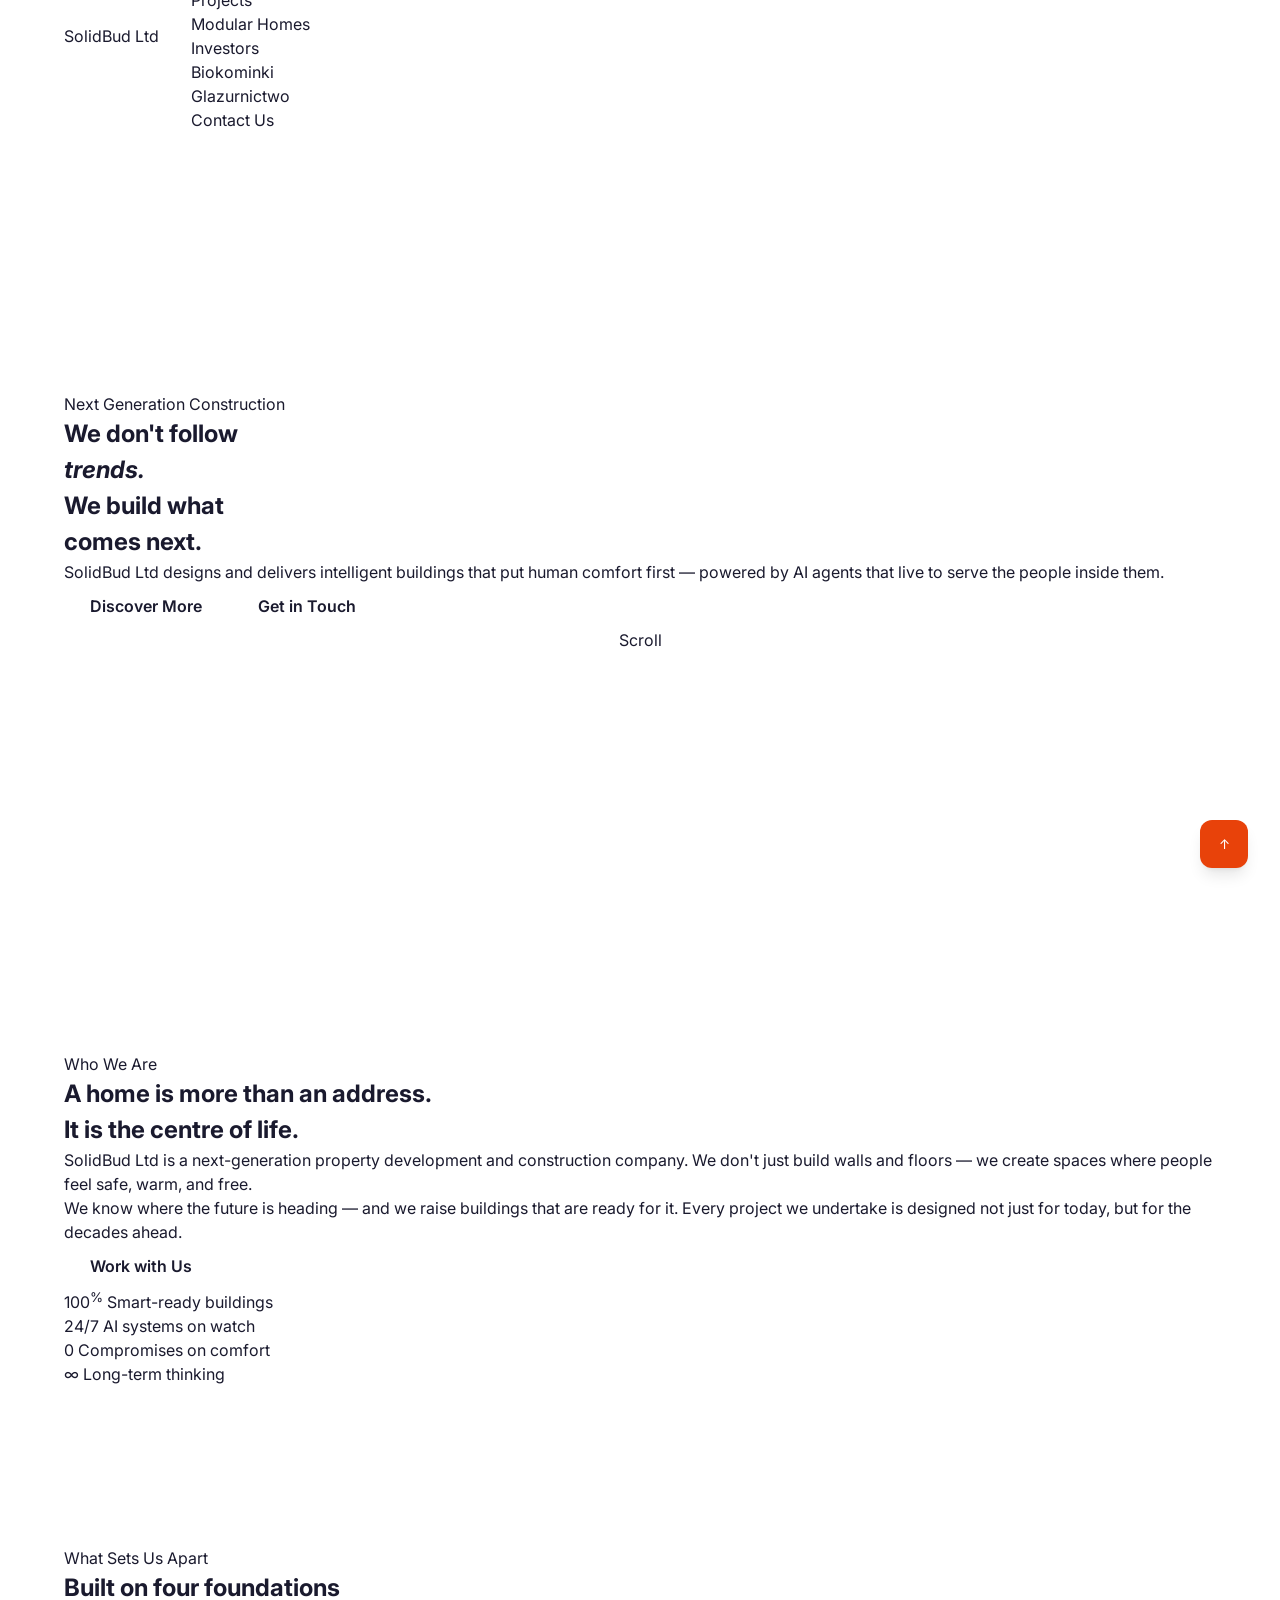
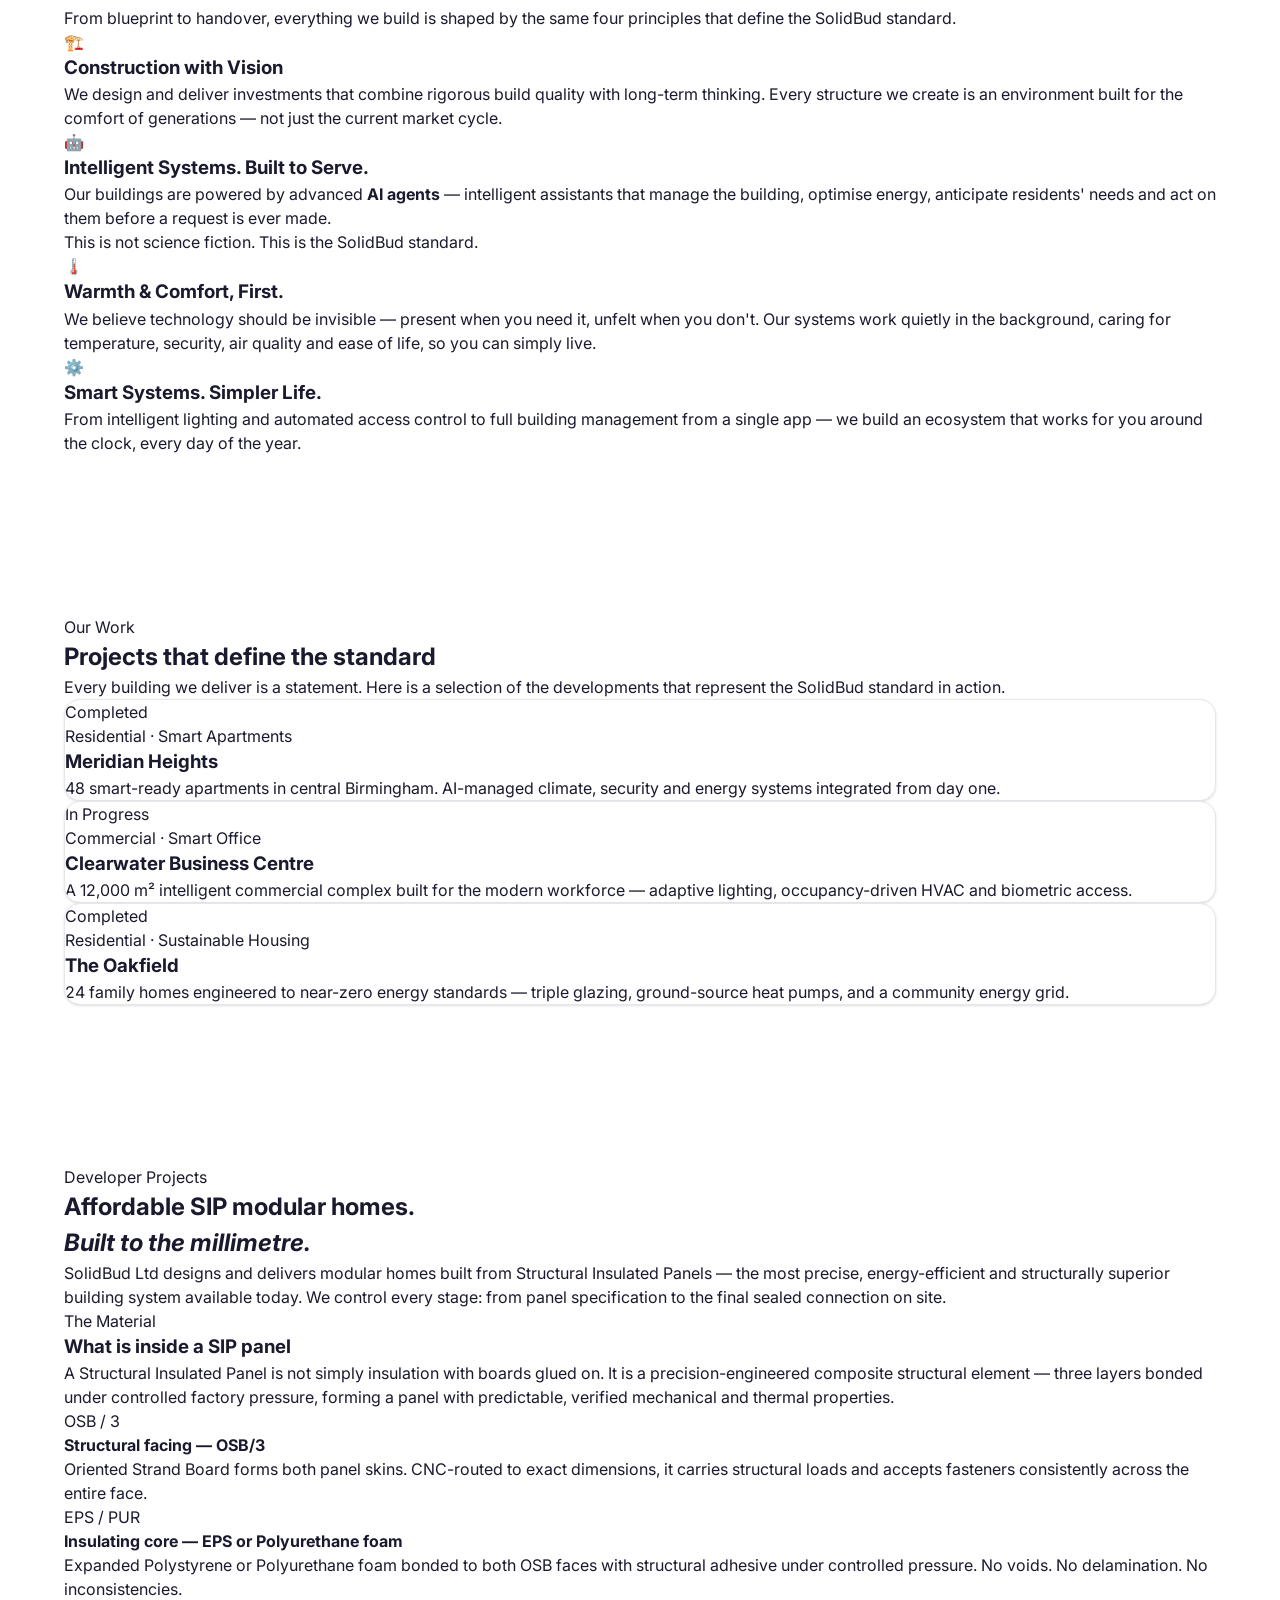
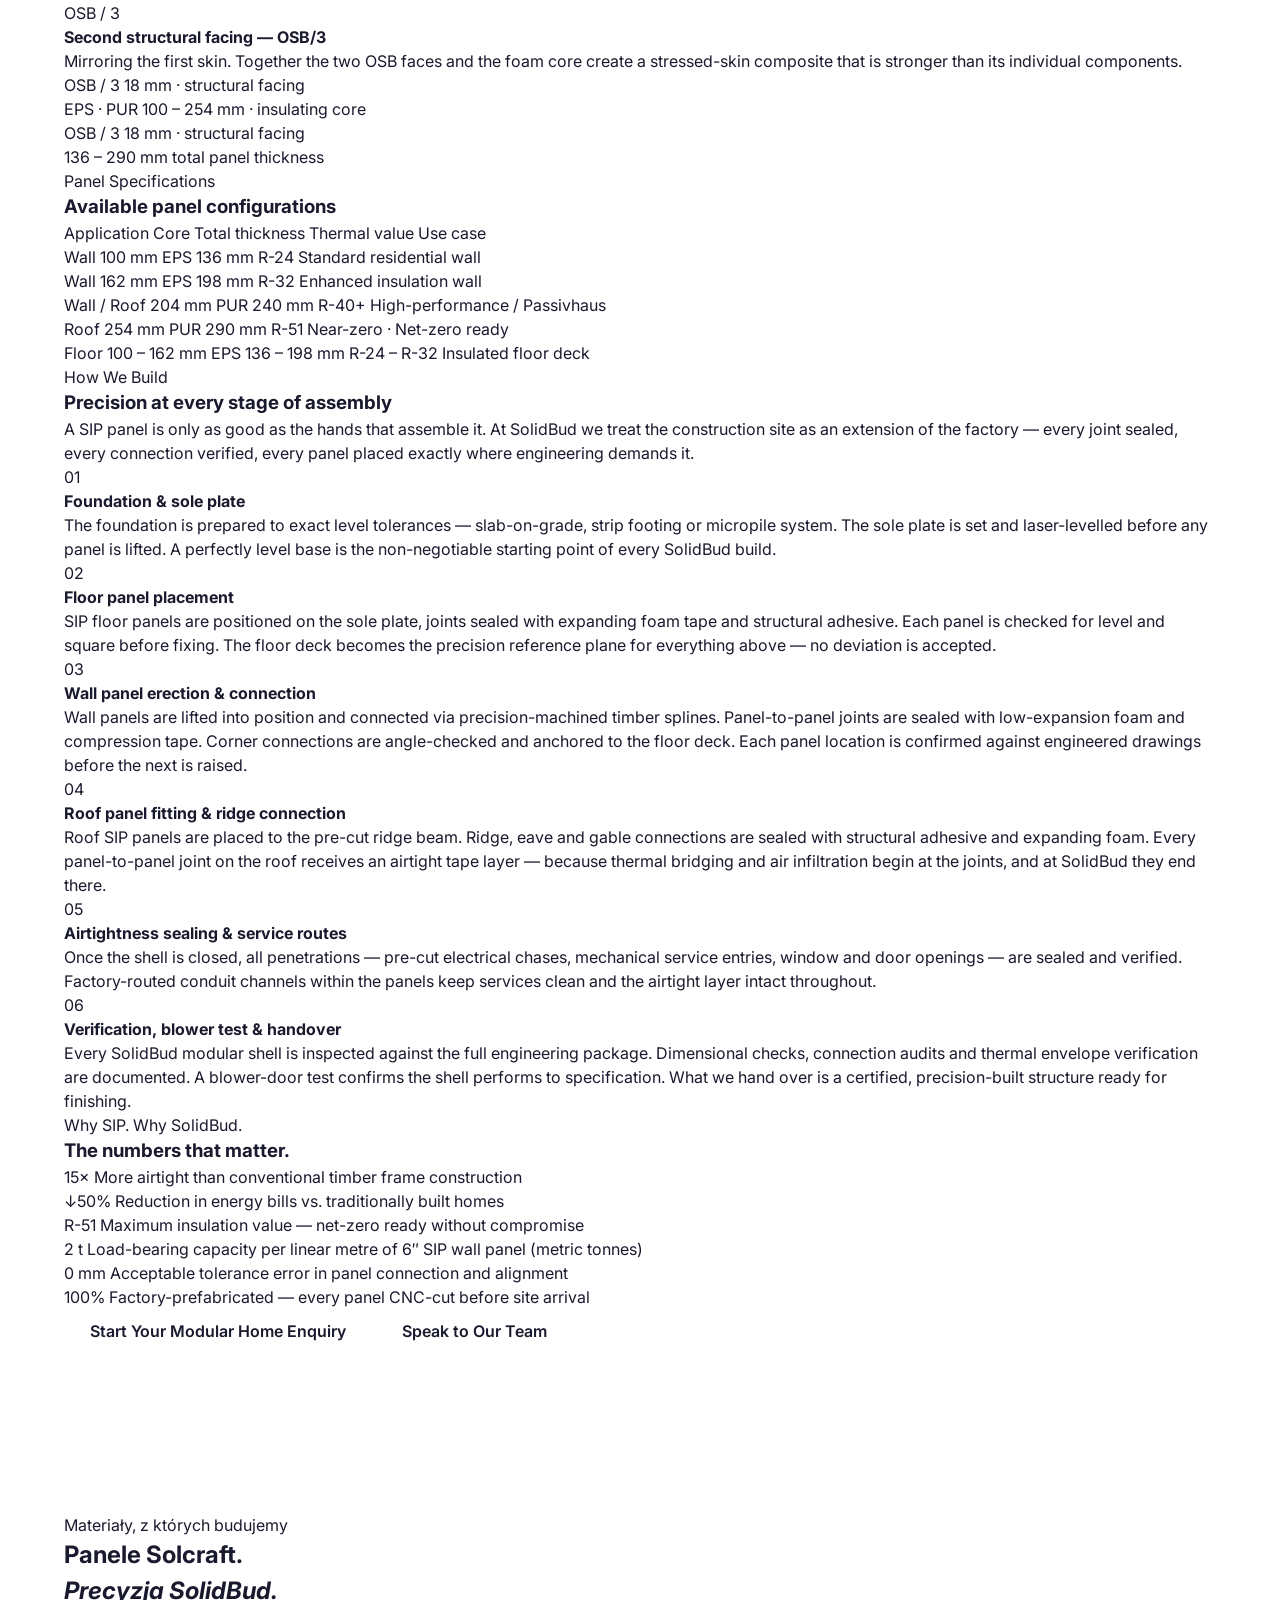
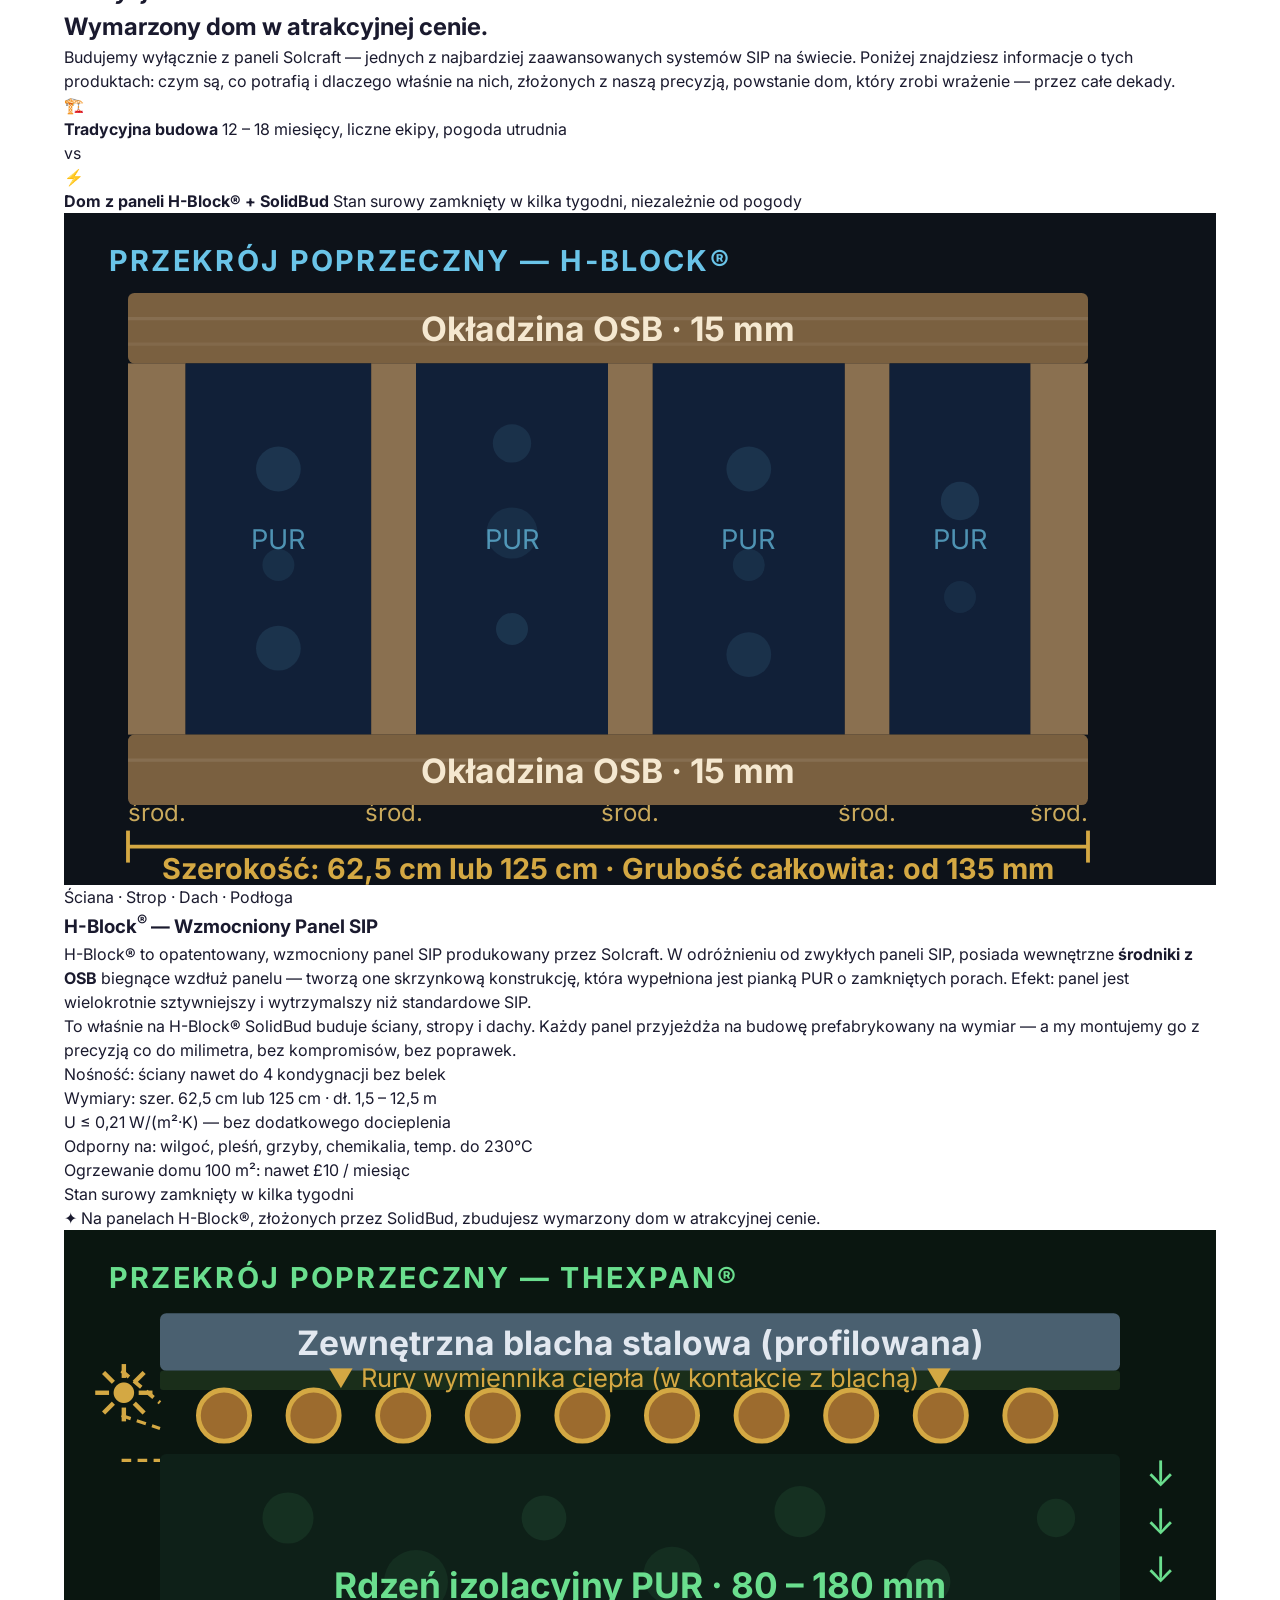
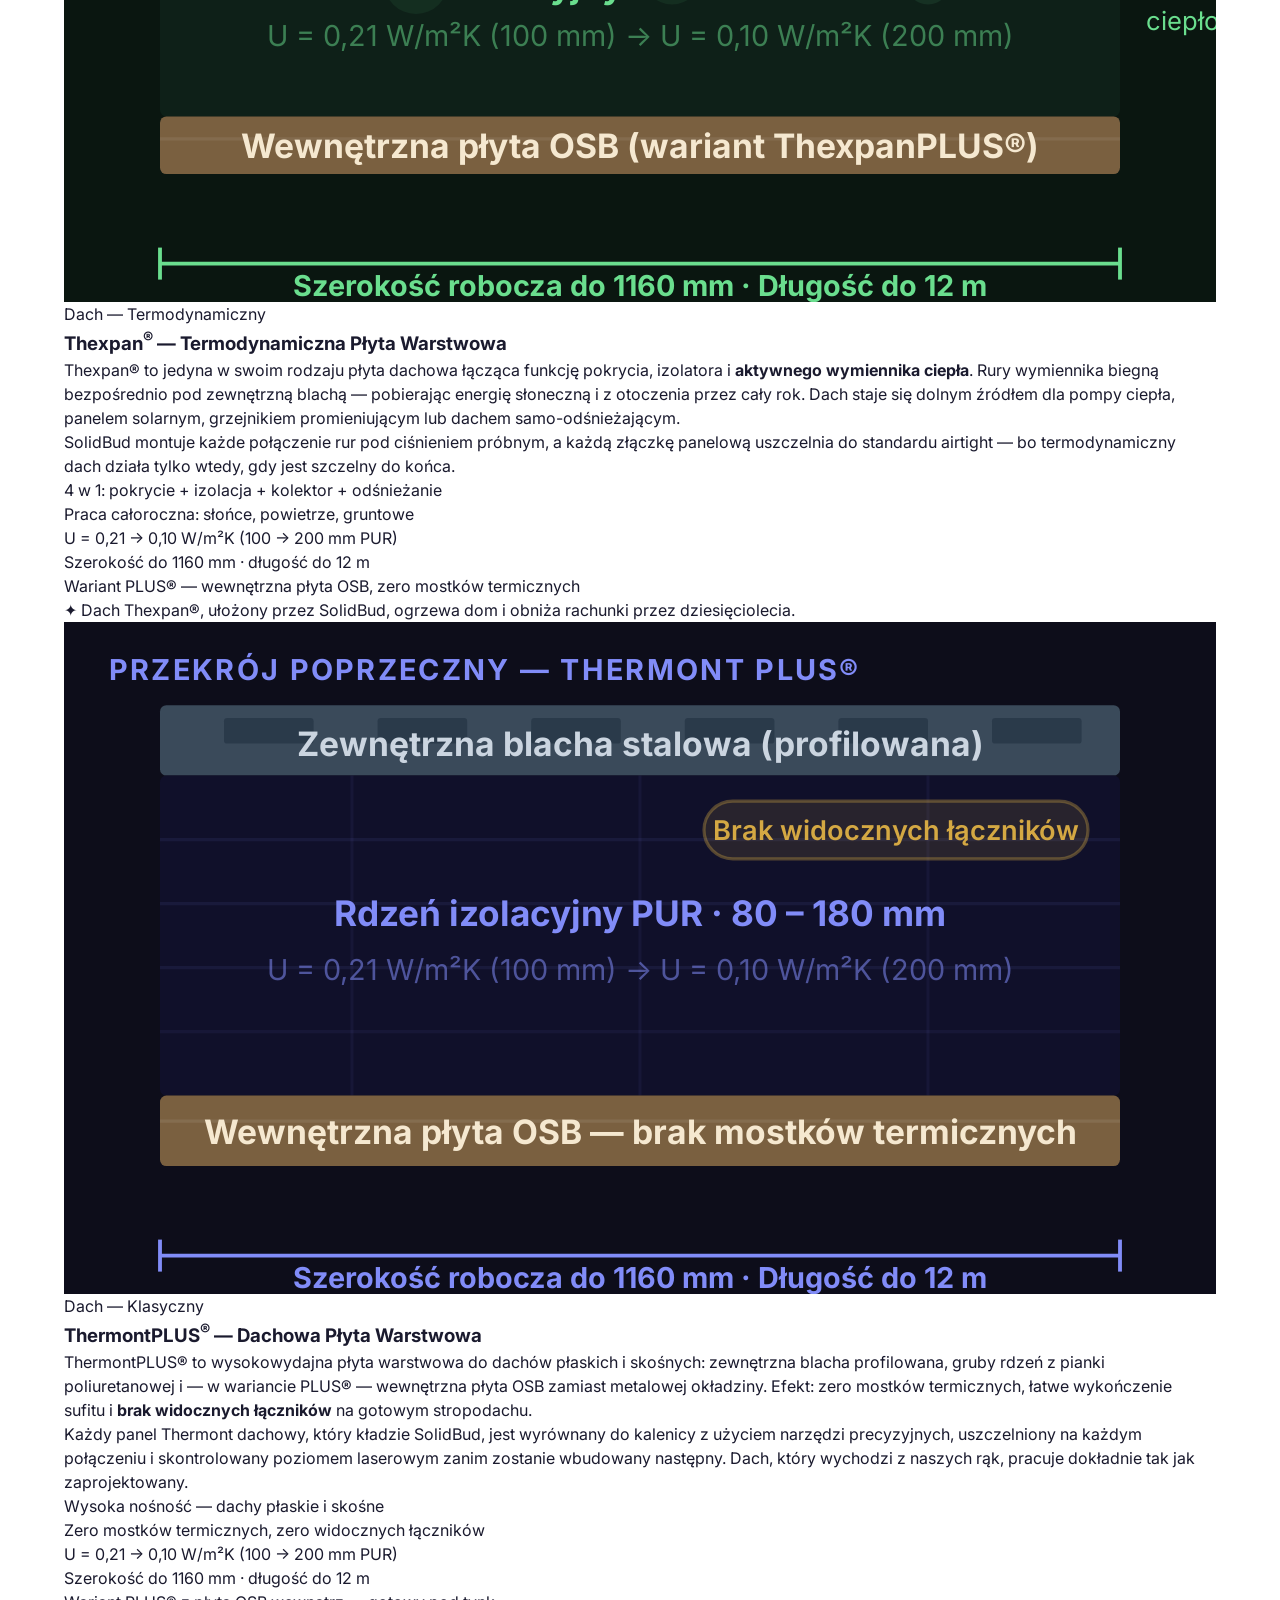
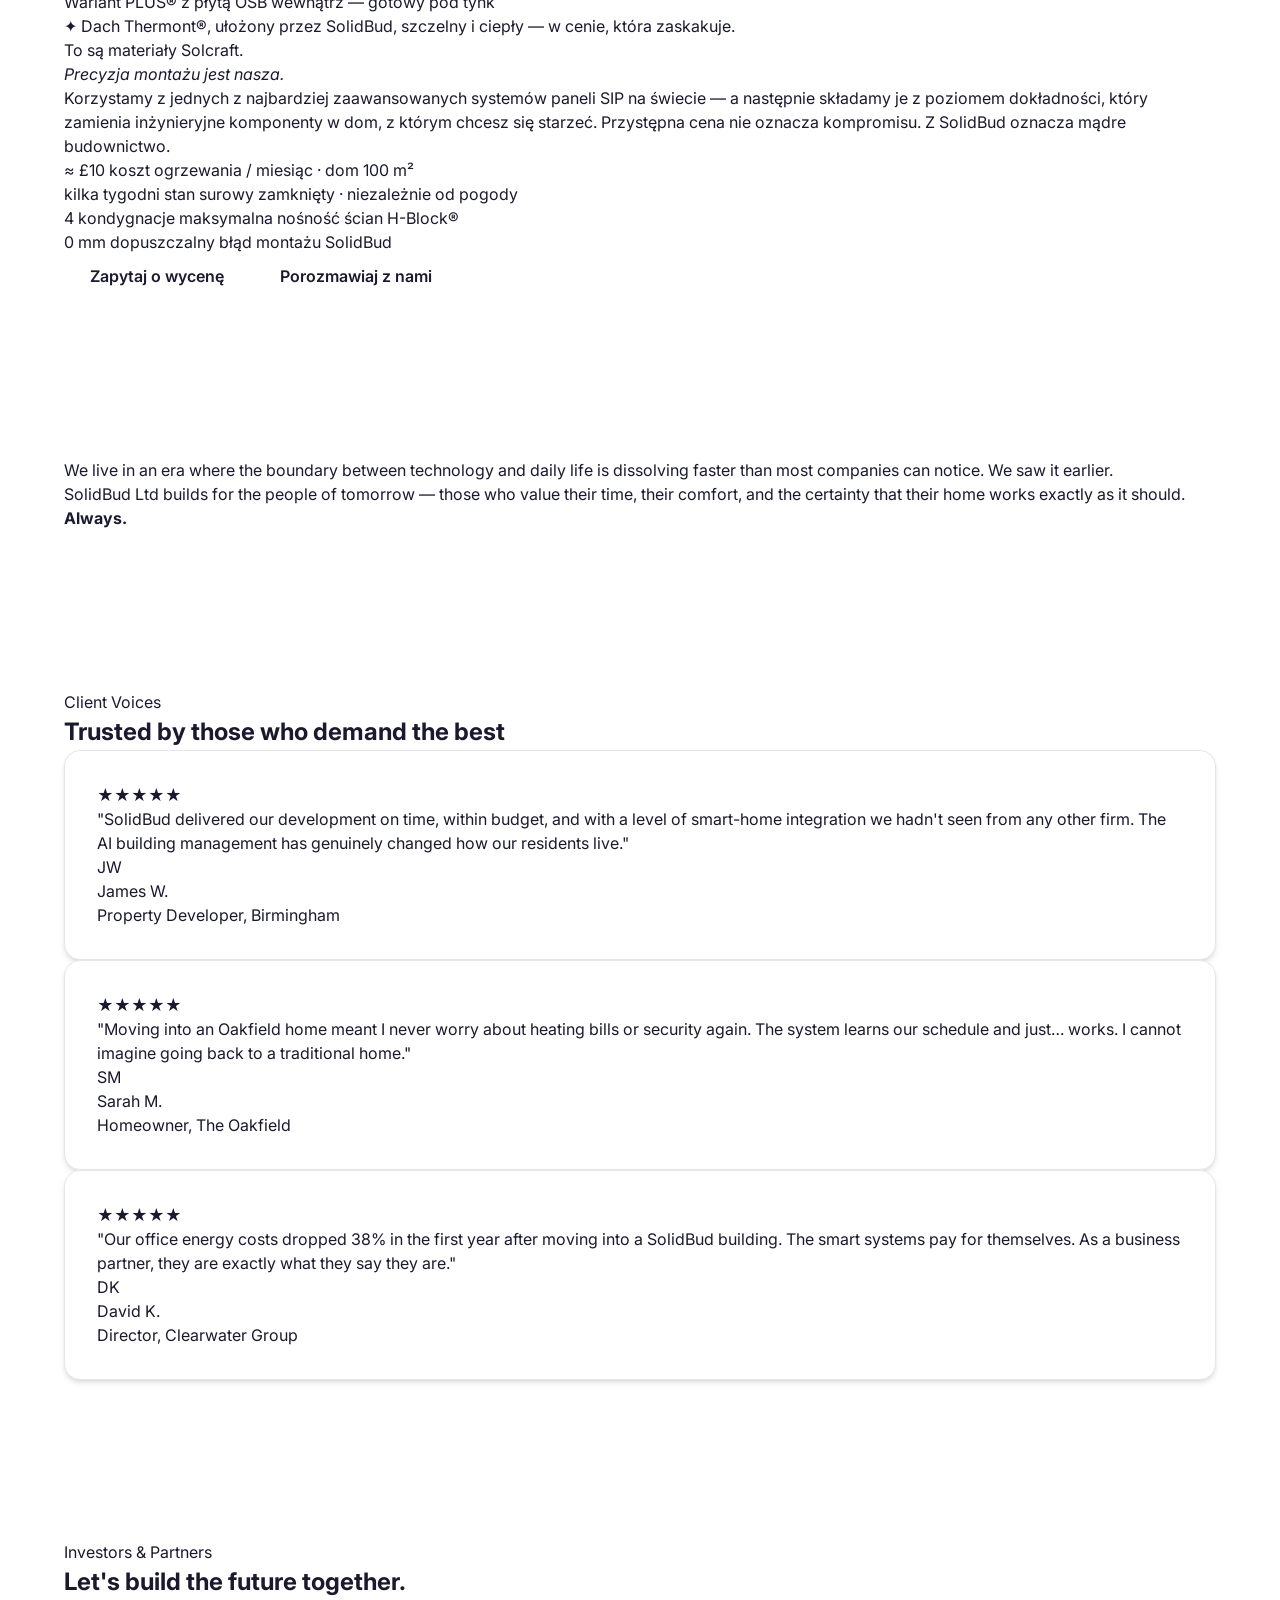
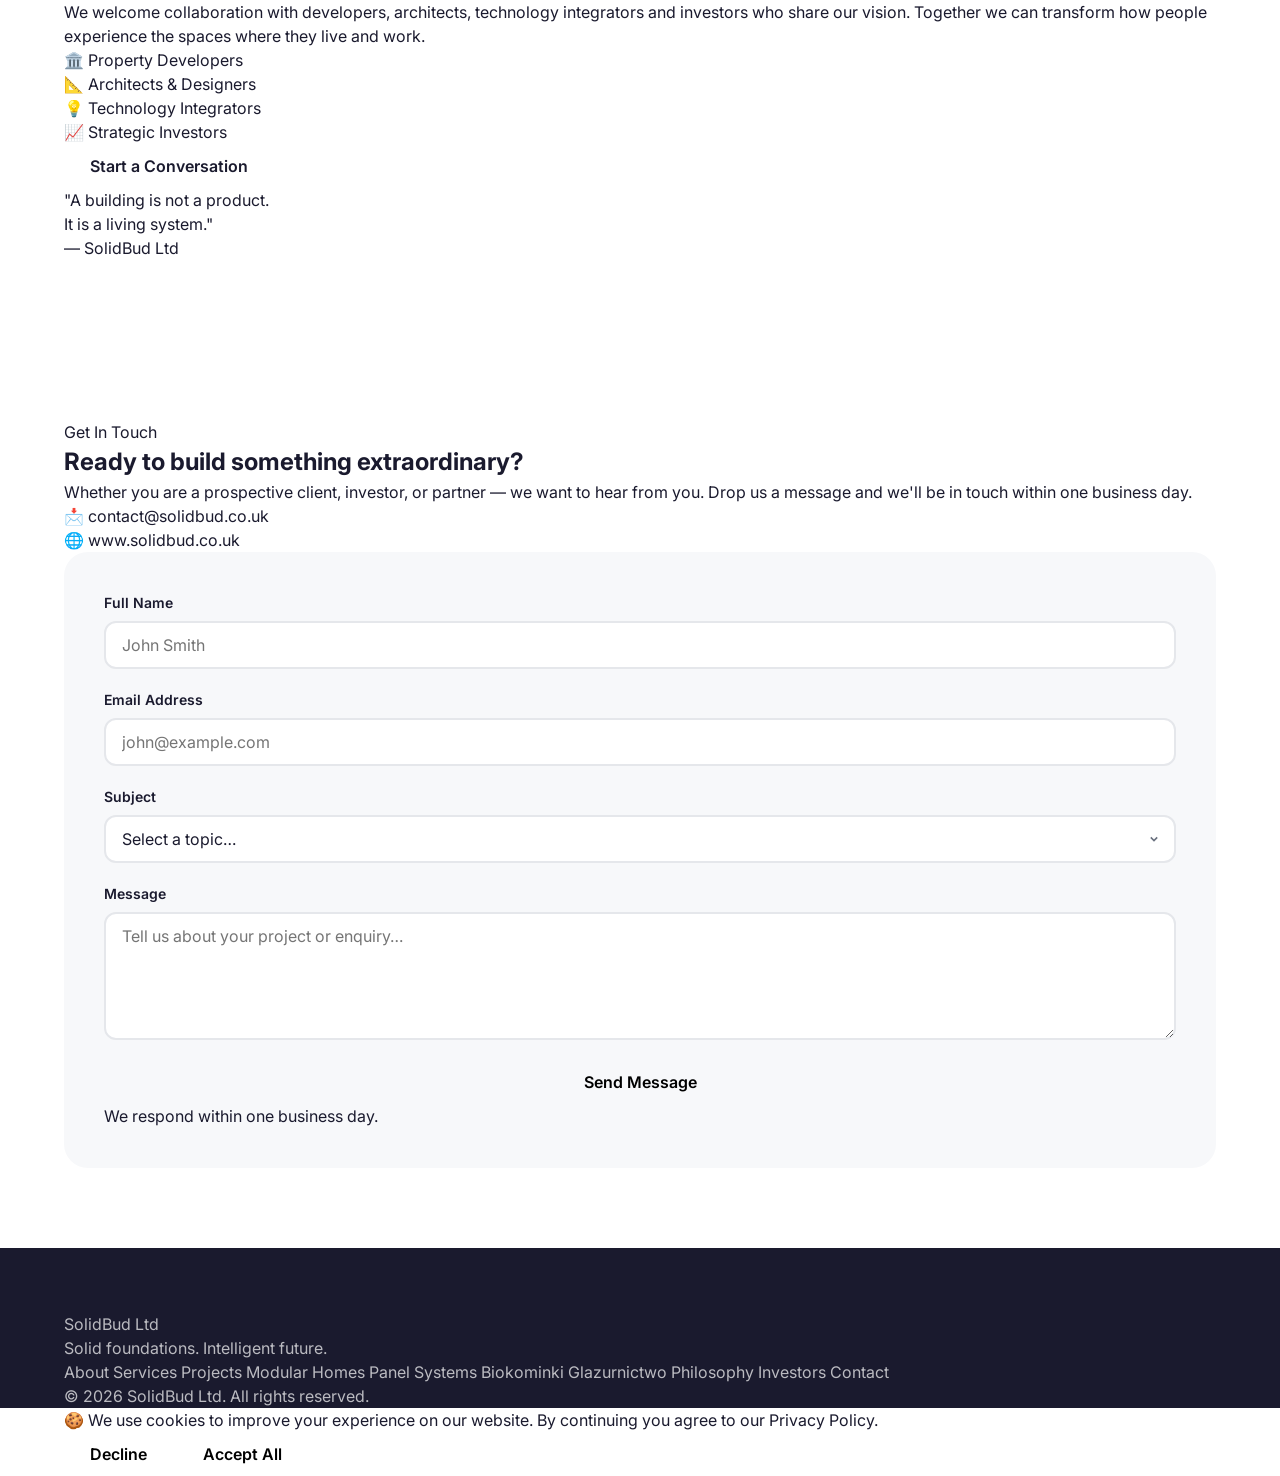
==== commit dace4a52: "feat: add glazurnictwo.html — tiling heritage & new challenges subpage Agent-Logs-Url: https://githu" ====
--- a/index.html
+++ b/index.html
@@ -38,6 +38,7 @@
         <li><a href="#modular">Modular Homes</a></li>
         <li><a href="#investors">Investors</a></li>
         <li><a href="kominki.html">Biokominki</a></li>
+        <li><a href="glazurnictwo.html">Glazurnictwo</a></li>
         <li><a href="#contact" class="nav-cta">Contact Us</a></li>
       </ul>
       <button class="nav-toggle" id="nav-toggle" aria-label="Toggle navigation" aria-expanded="false">
@@ -1045,6 +1046,7 @@
         <a href="#modular">Modular Homes</a>
         <a href="#panel-systems">Panel Systems</a>
         <a href="kominki.html">Biokominki</a>
+        <a href="glazurnictwo.html">Glazurnictwo</a>
         <a href="#philosophy">Philosophy</a>
         <a href="#investors">Investors</a>
         <a href="#contact">Contact</a>
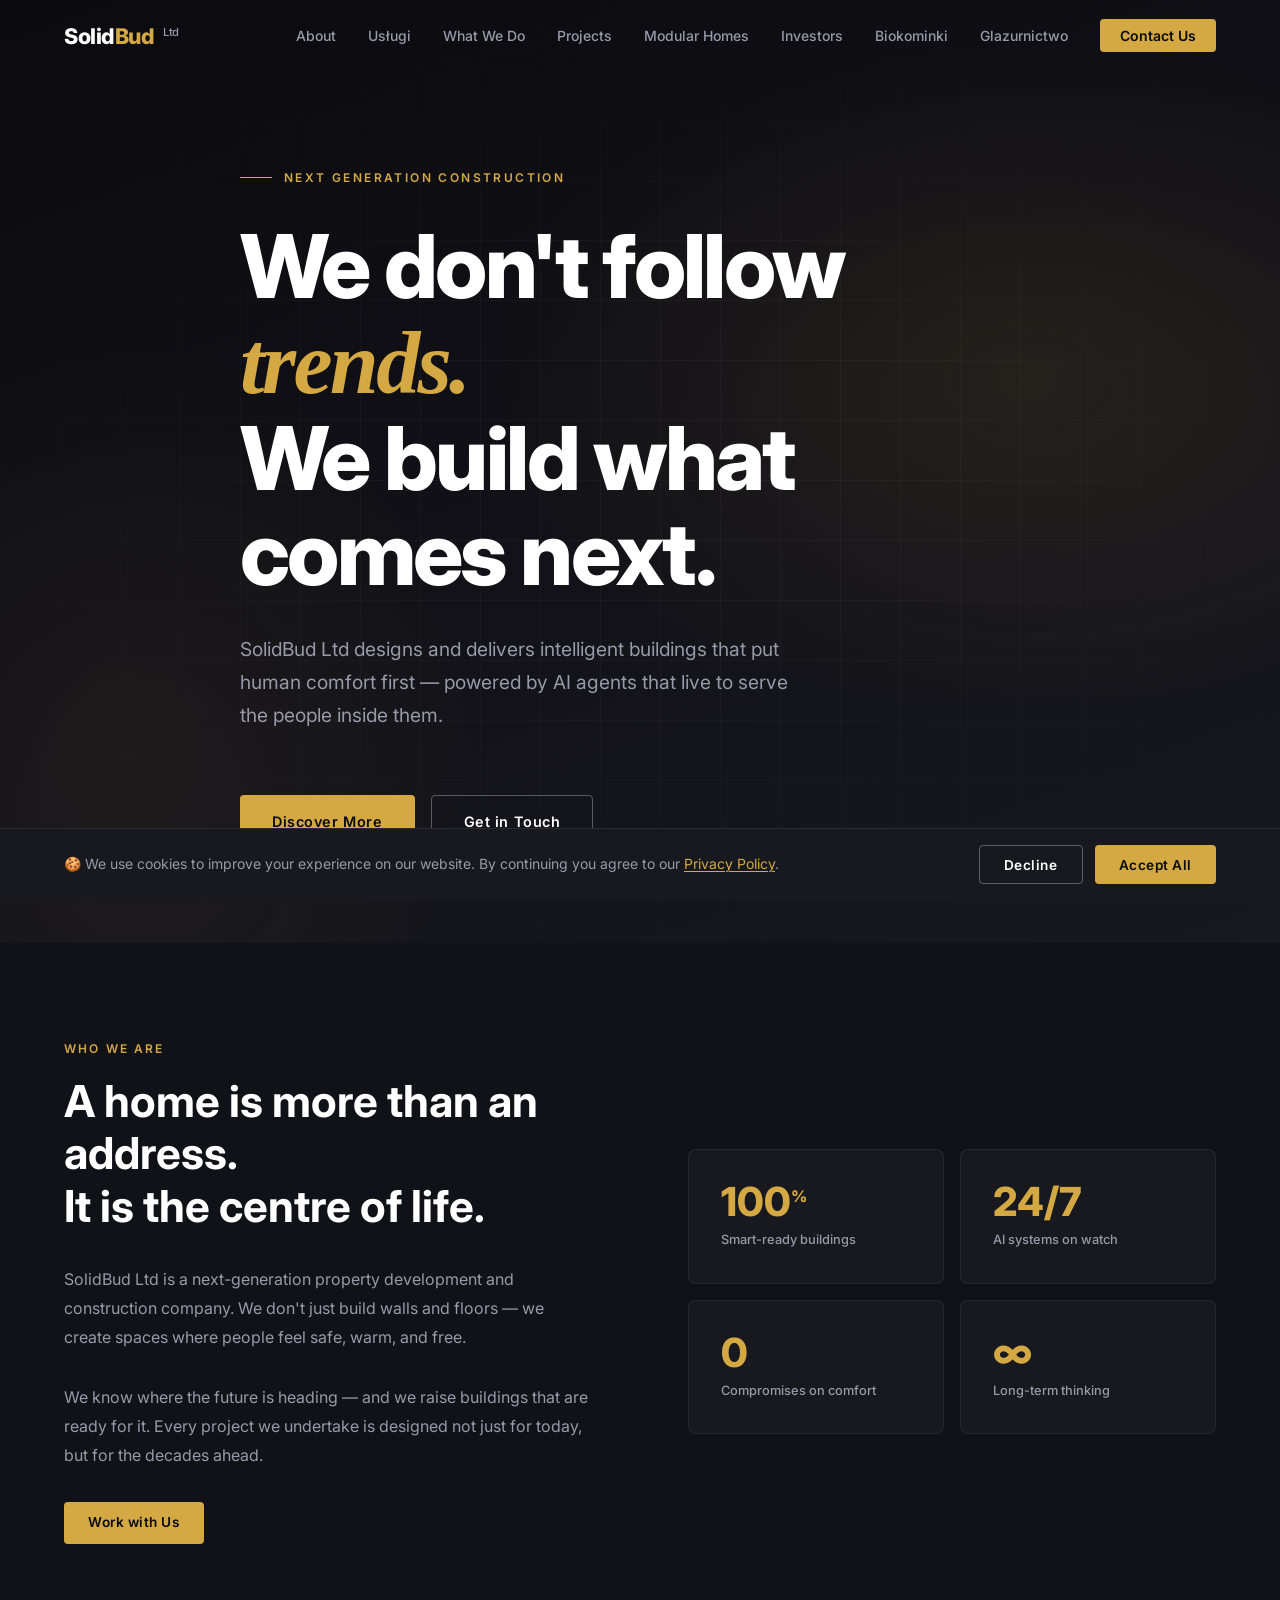
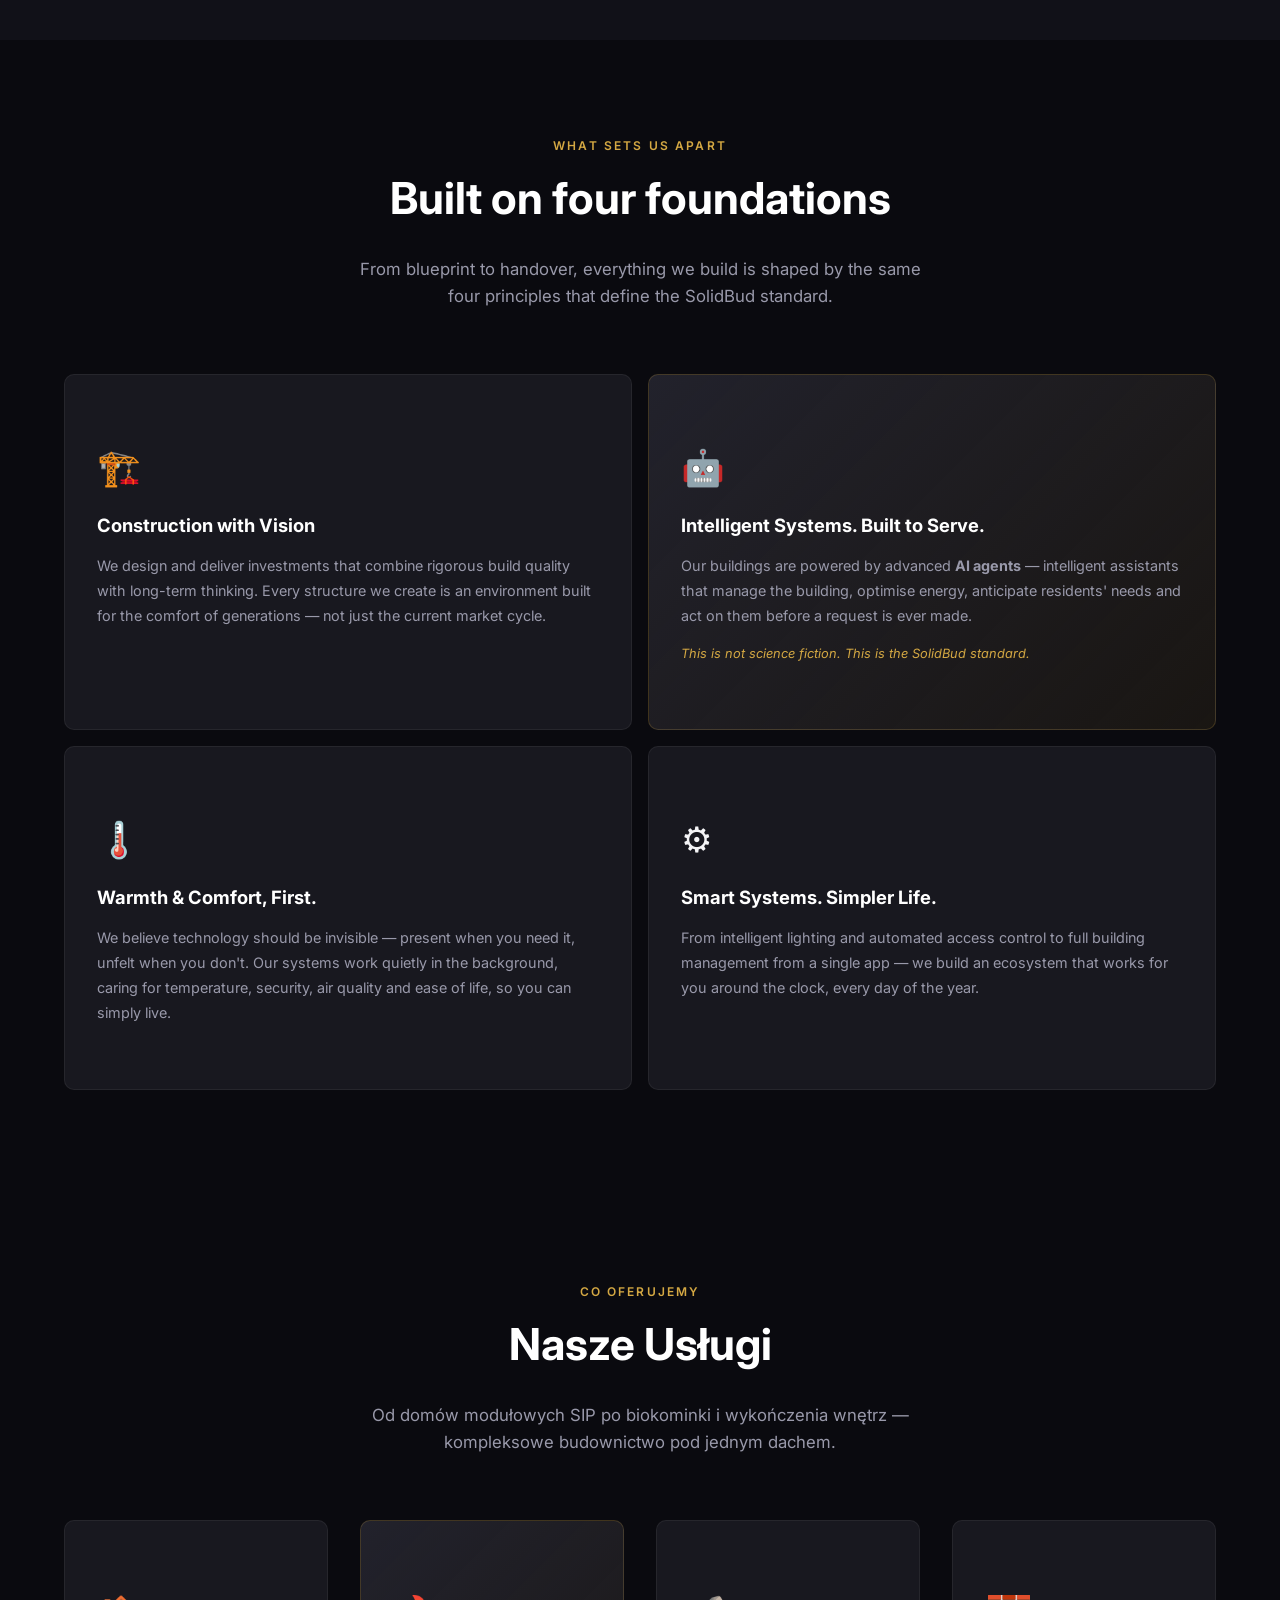
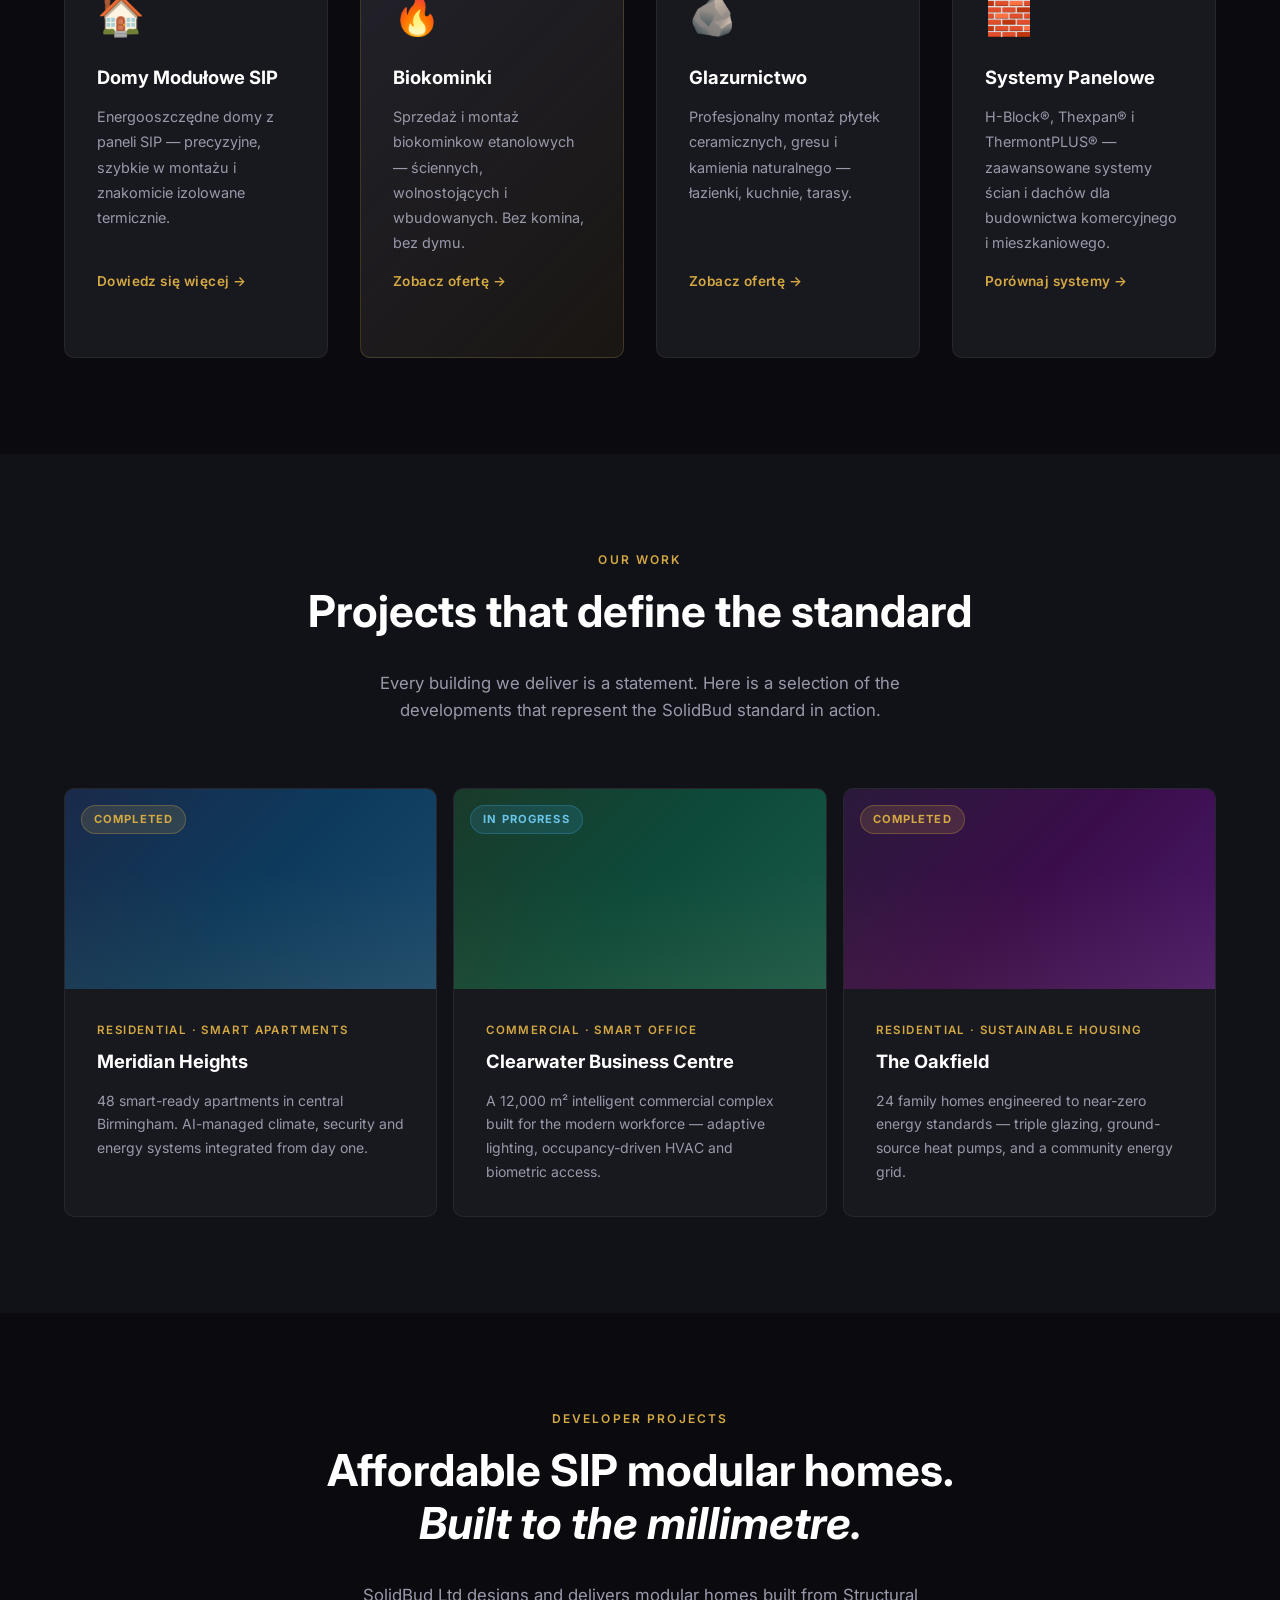
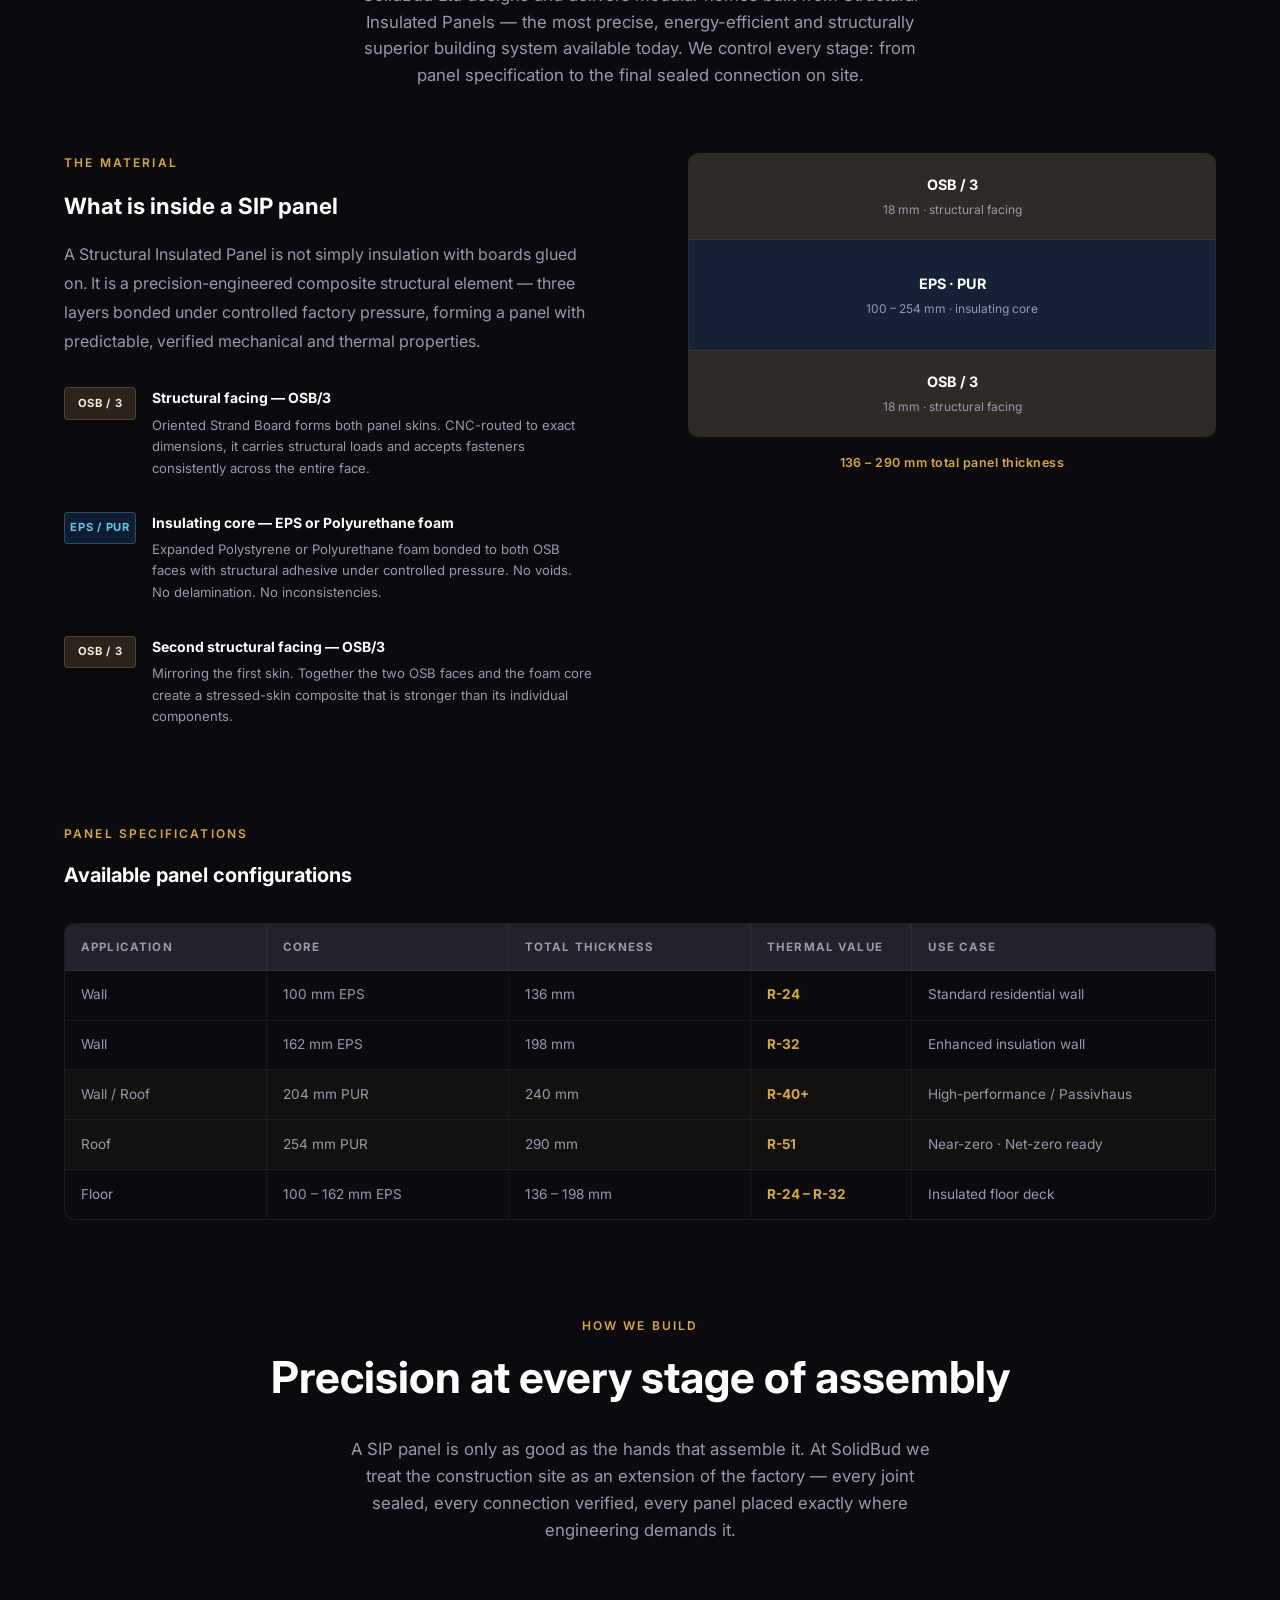
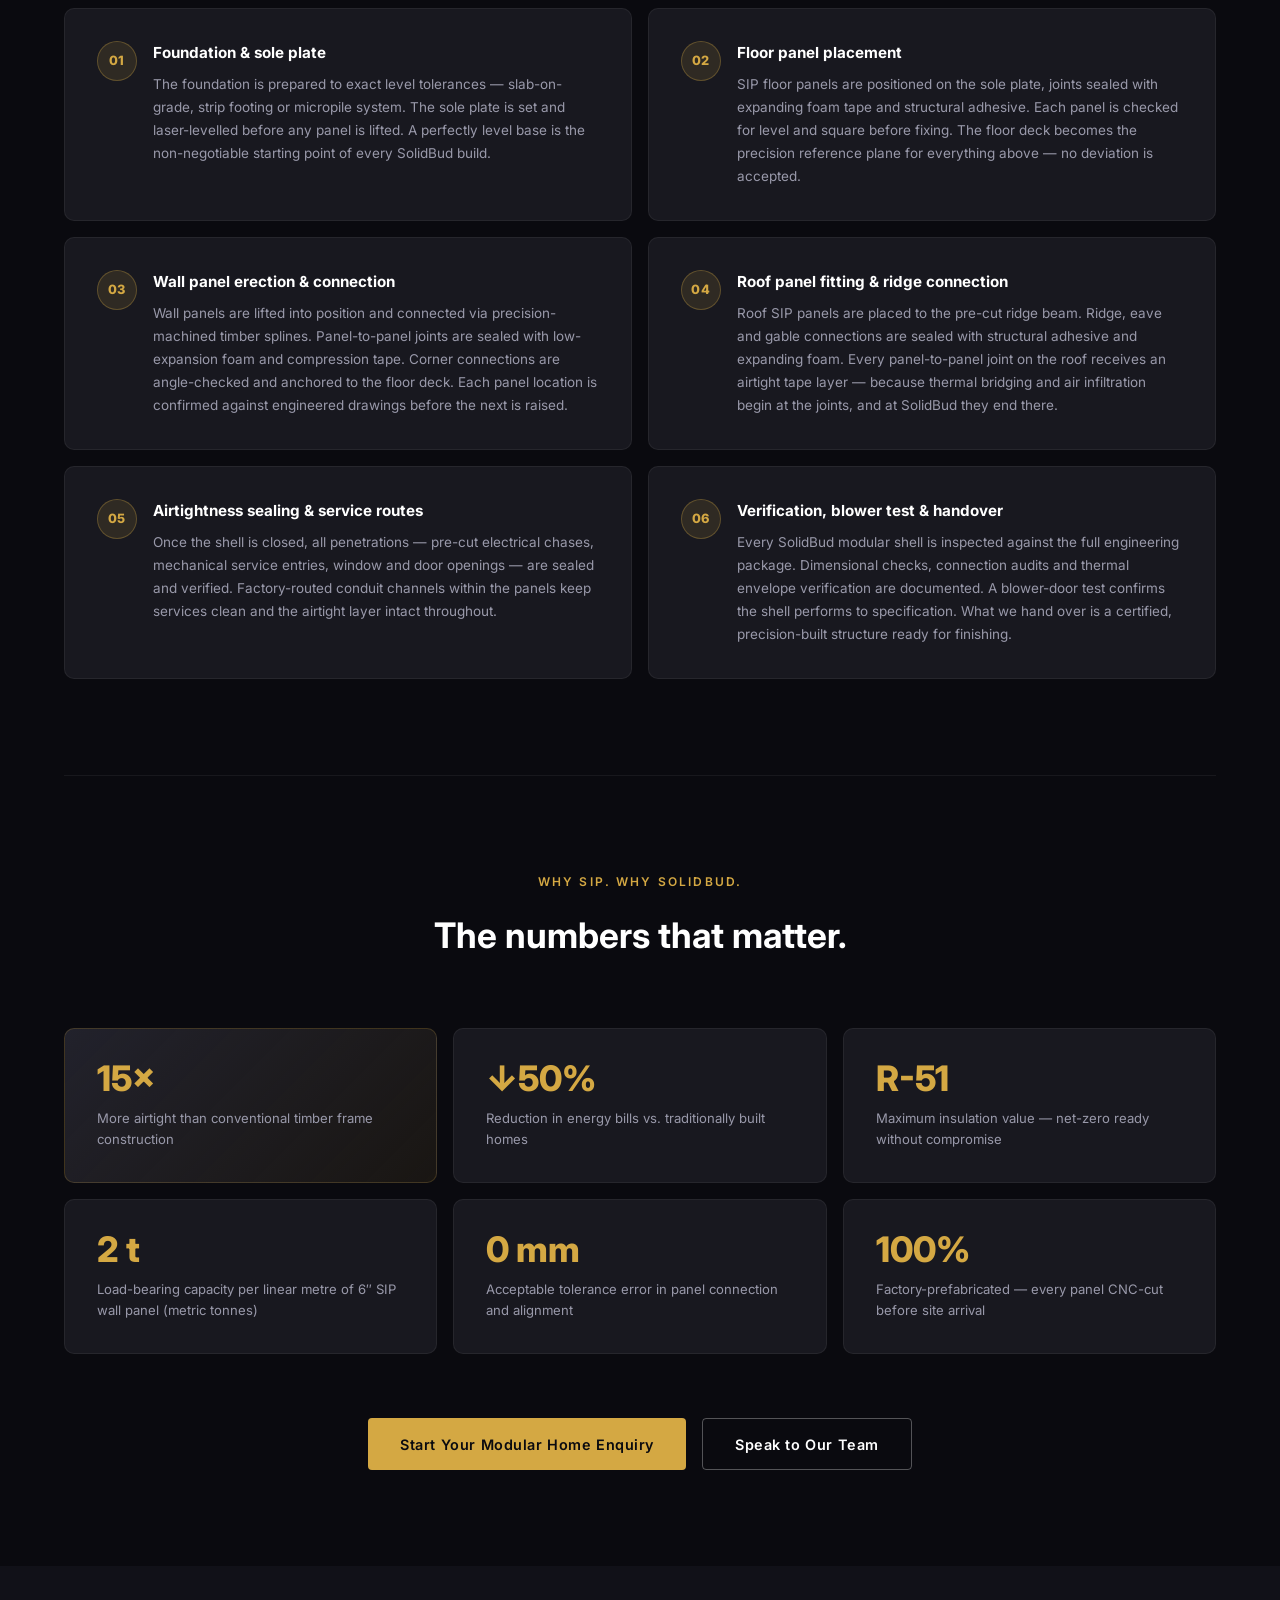
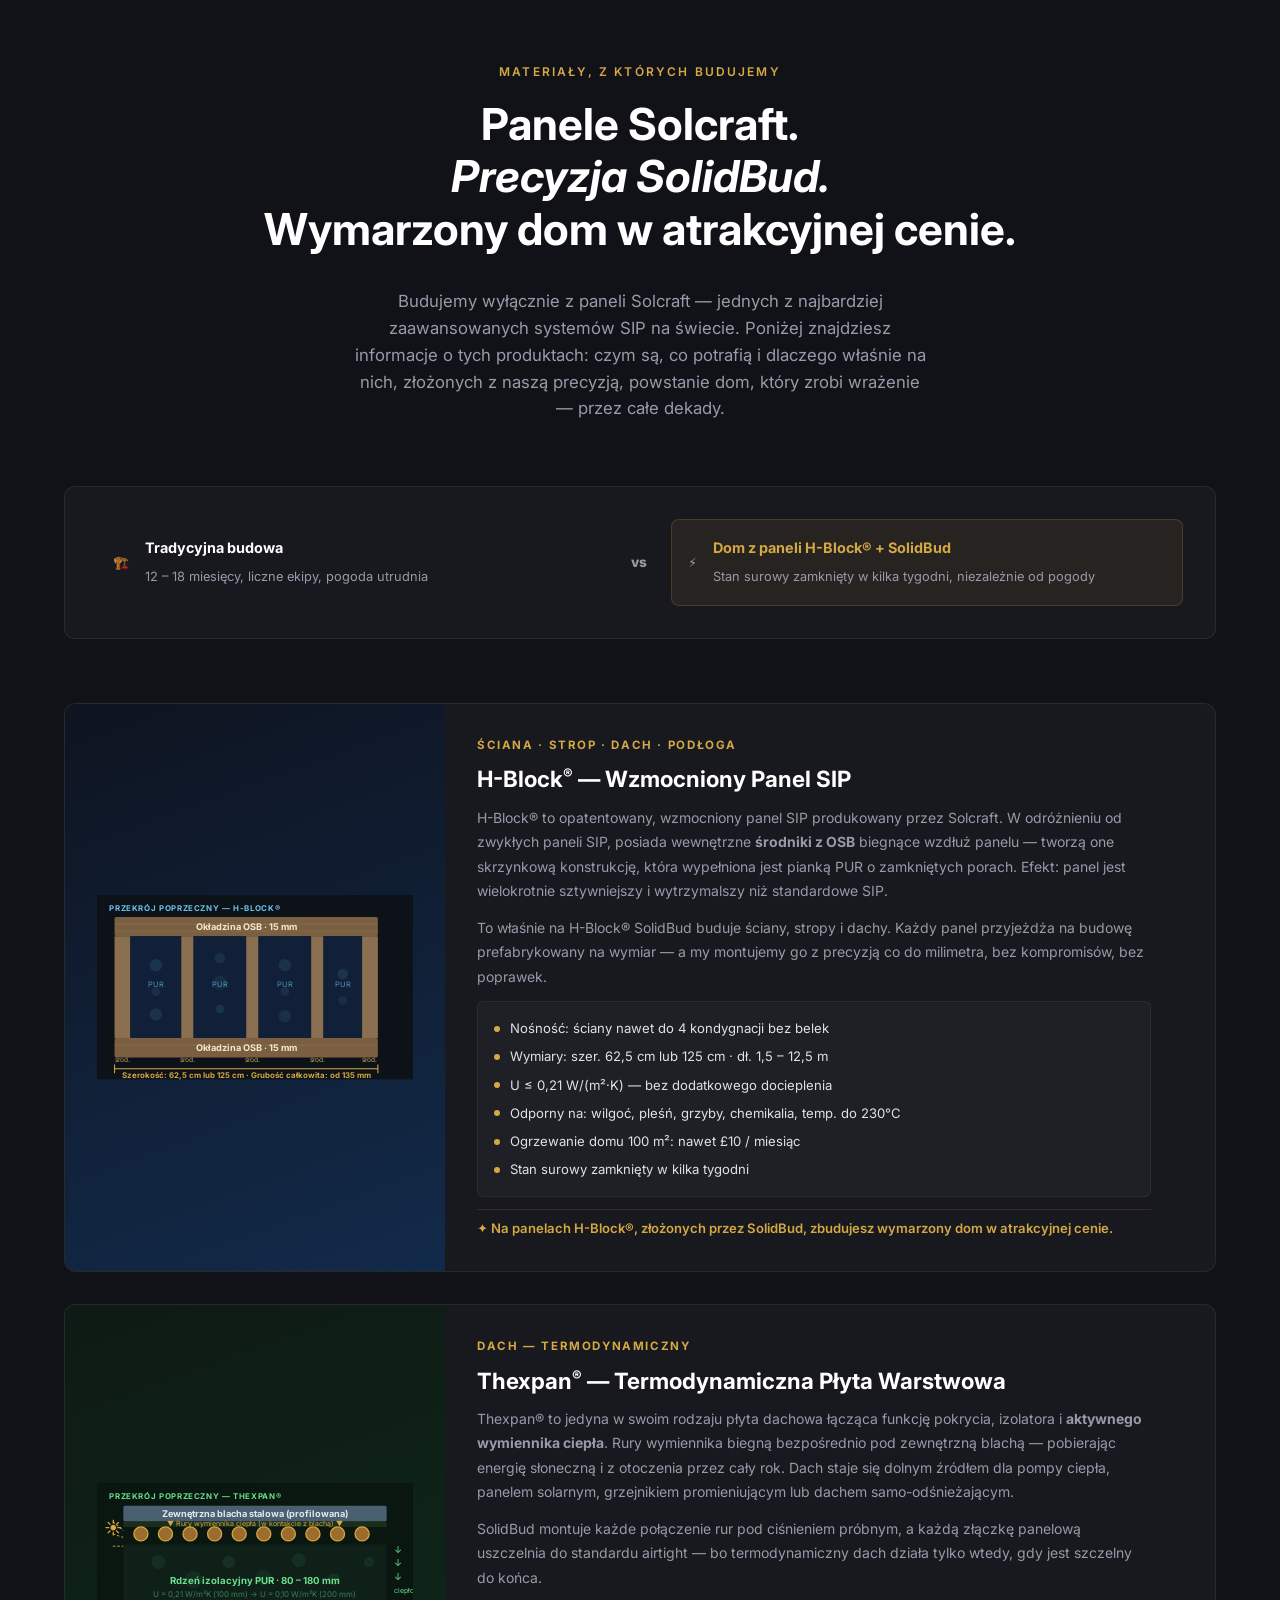
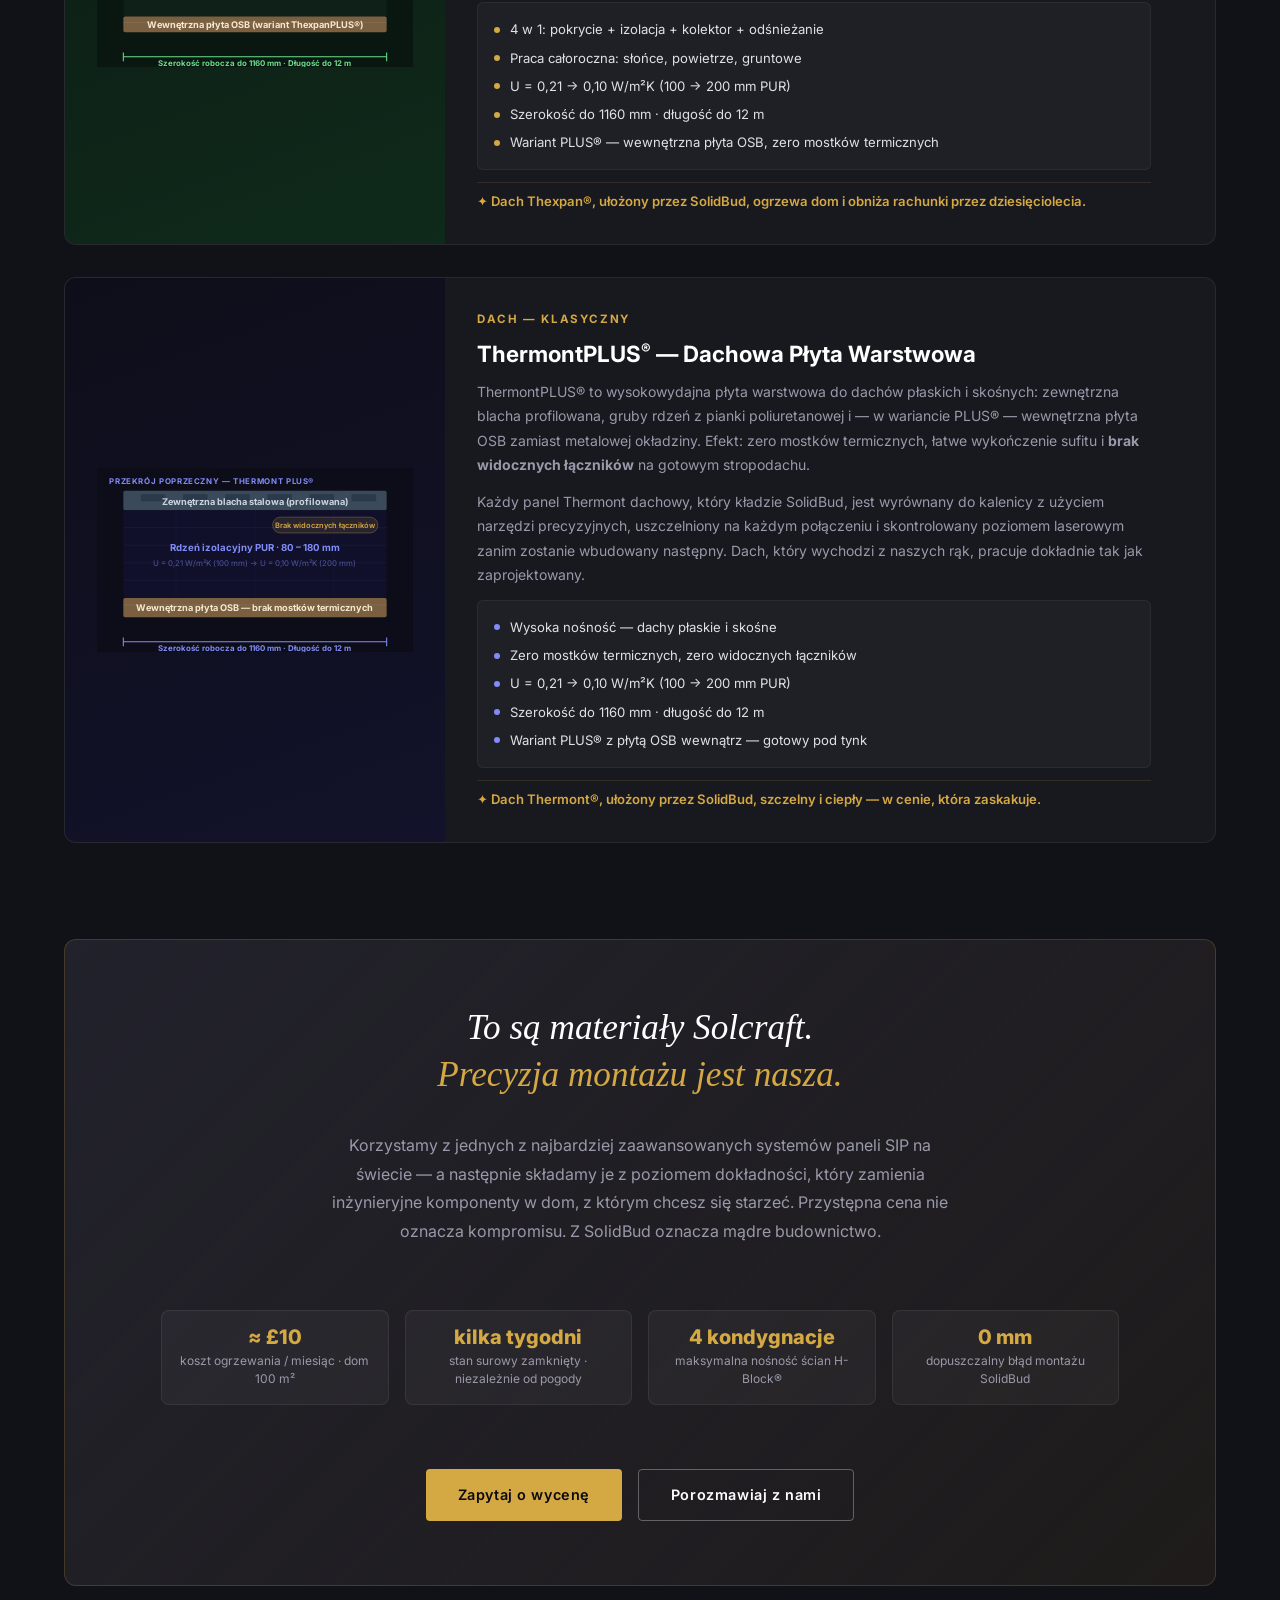
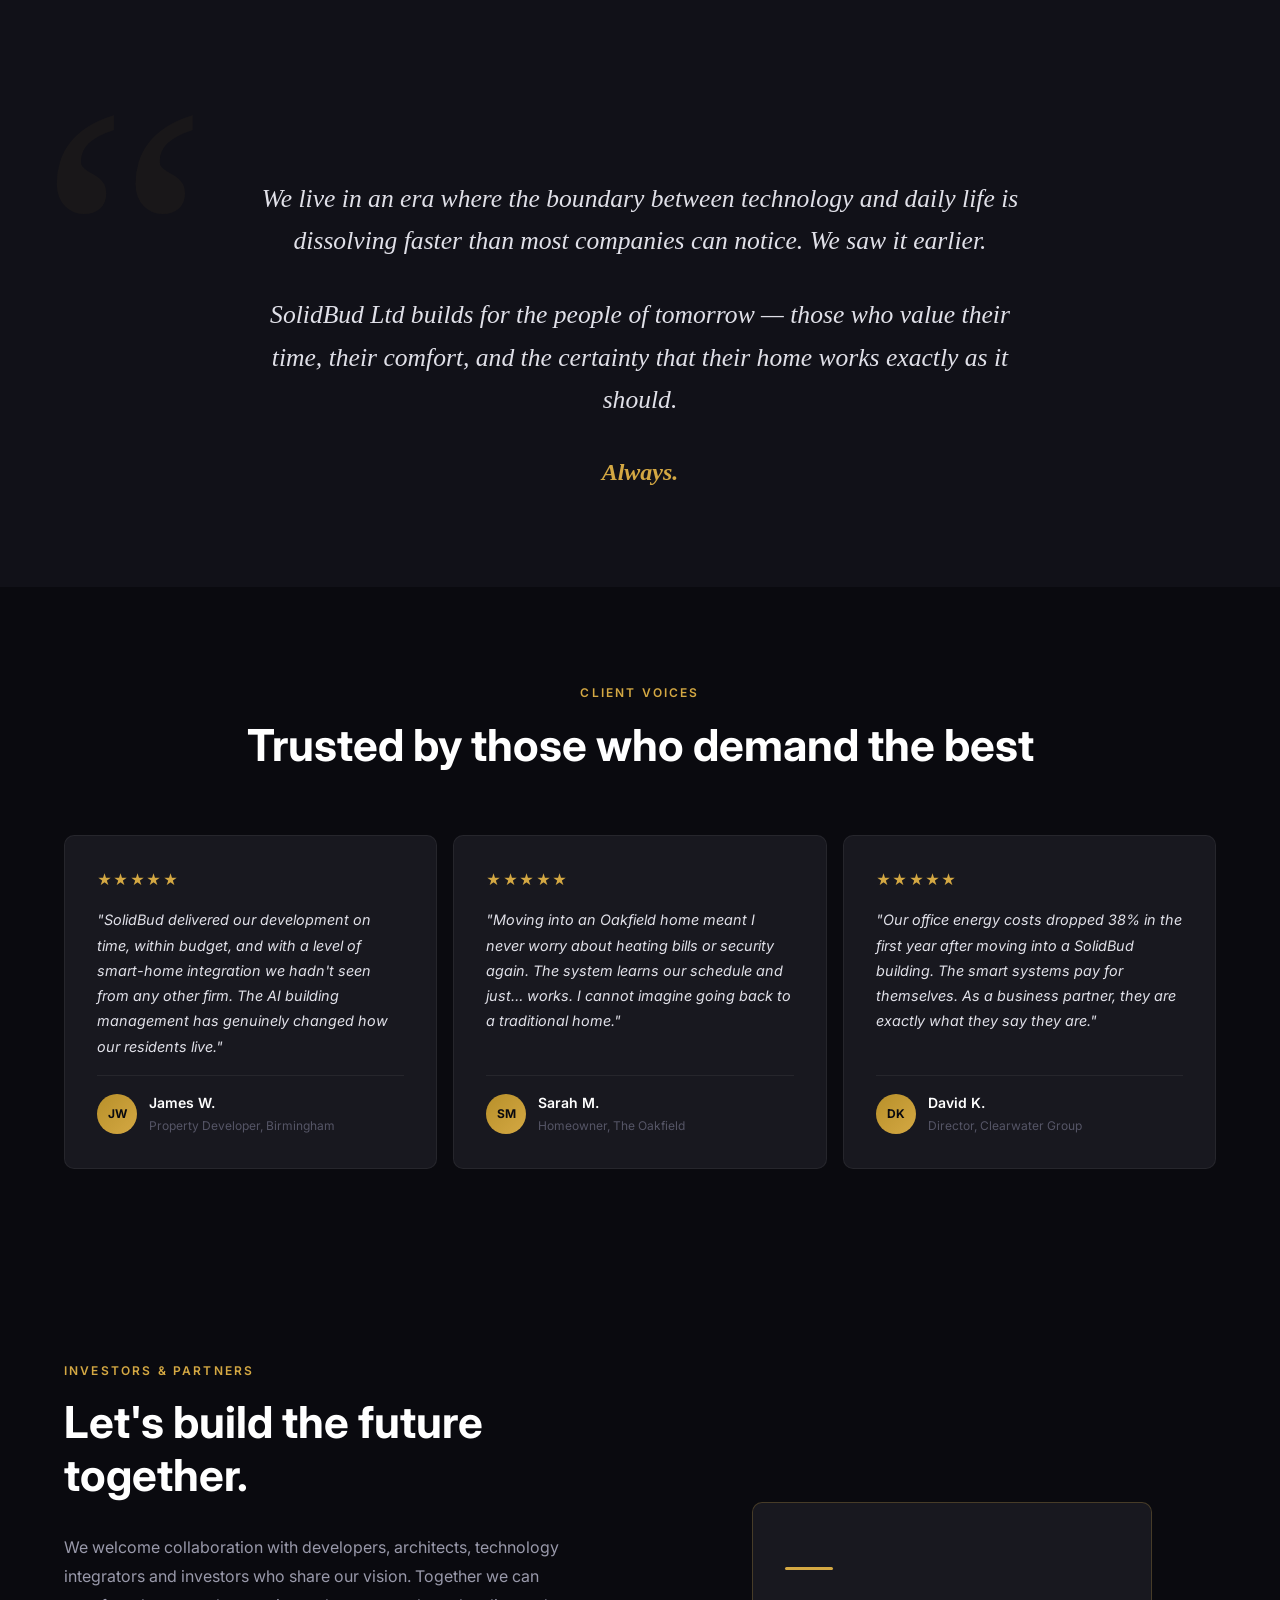
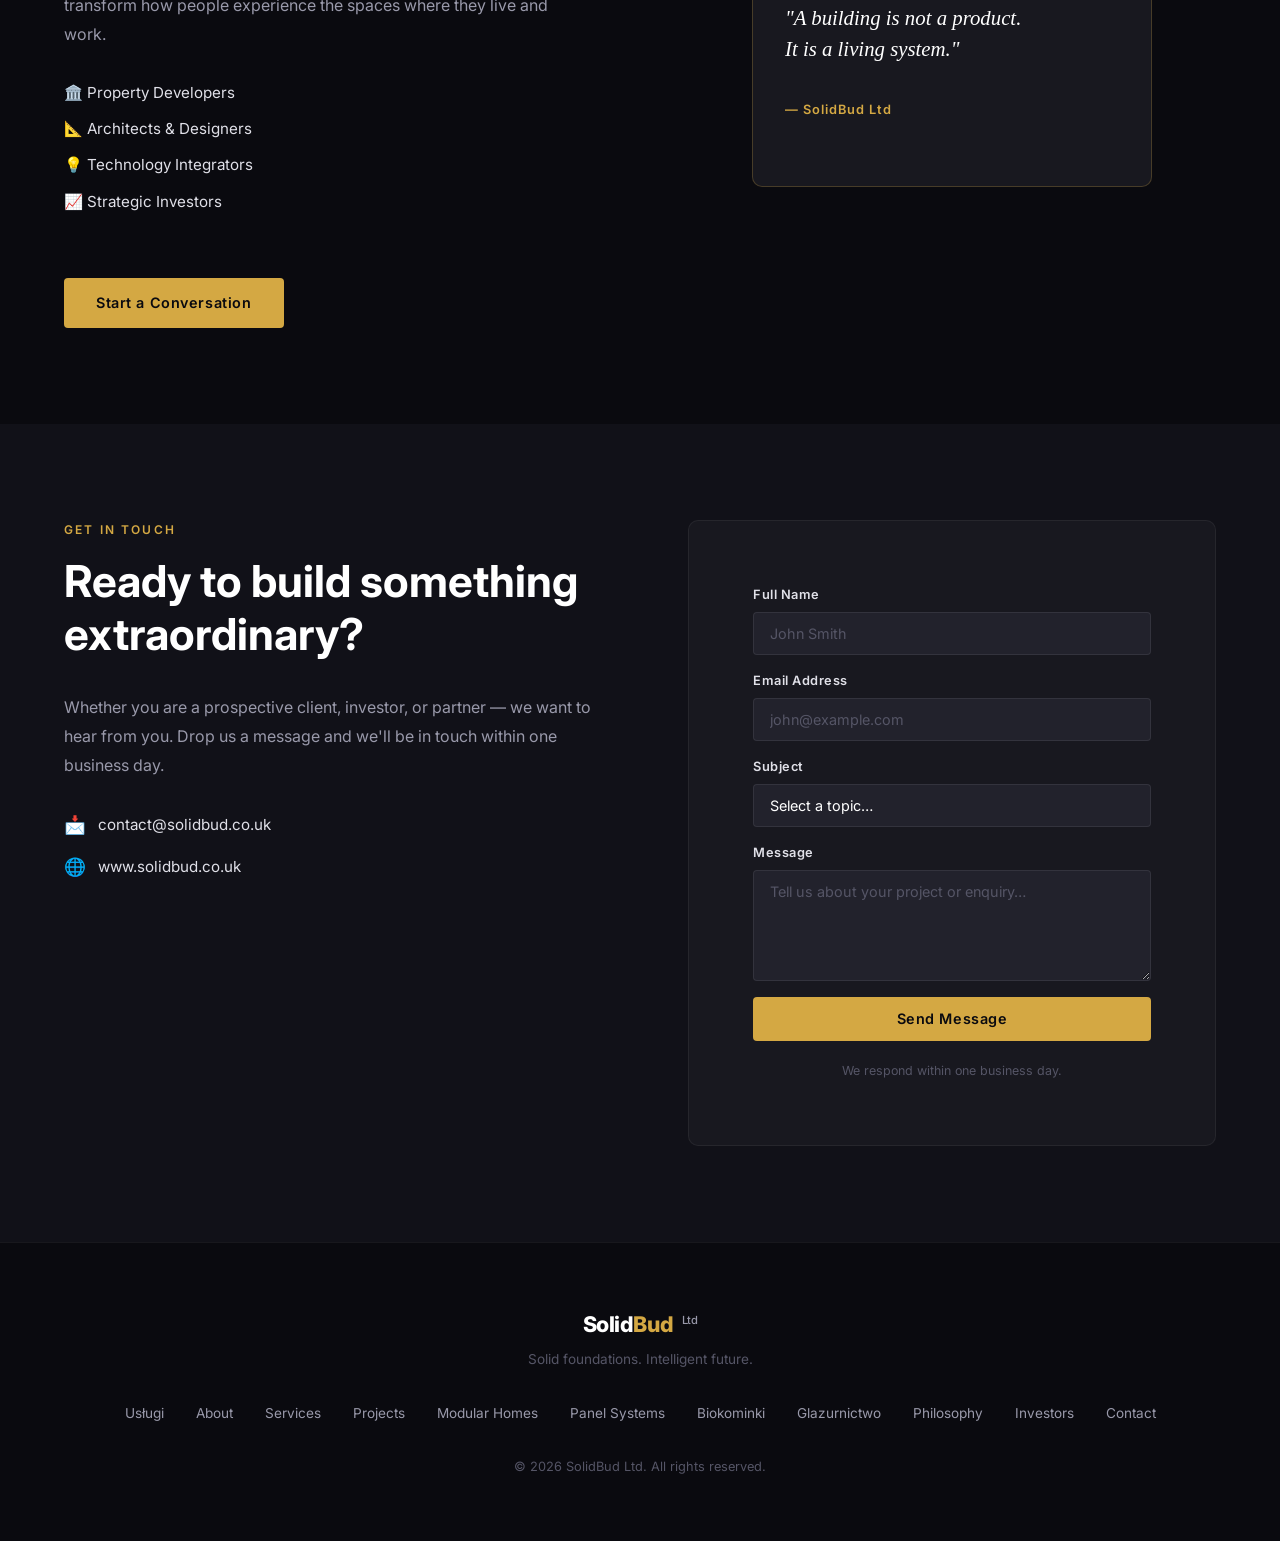
==== commit 525536f9: "feat: add Nasze Usługi section with SIP, kominki, glazurnictwo, panel cards Agent-Logs-Url: https://" ====
--- a/index.html
+++ b/index.html
@@ -33,6 +33,7 @@
       </a>
       <ul class="nav-links" id="nav-links">
         <li><a href="#about">About</a></li>
+        <li><a href="#services">Usługi</a></li>
         <li><a href="#pillars">What We Do</a></li>
         <li><a href="#projects">Projects</a></li>
         <li><a href="#modular">Modular Homes</a></li>
@@ -172,6 +173,63 @@
               works for you around the clock, every day of the year.
             </p>
           </article>
+
+        </div>
+      </div>
+    </section>
+
+    <!-- ─── SERVICES ───────────────────────────────────────────── -->
+    <section class="services section" id="services">
+      <div class="container">
+        <div class="section-header">
+          <p class="section-eyebrow">Co Oferujemy</p>
+          <h2 class="section-title">Nasze Usługi</h2>
+          <p class="section-intro">
+            Od domów modułowych SIP po biokominki i wykończenia wnętrz —
+            kompleksowe budownictwo pod jednym dachem.
+          </p>
+        </div>
+        <div class="services-grid">
+
+          <a href="#modular" class="service-card">
+            <div class="service-icon">🏠</div>
+            <h3 class="service-title">Domy Modułowe SIP</h3>
+            <p class="service-text">
+              Energooszczędne domy z paneli SIP — precyzyjne, szybkie
+              w&nbsp;montażu i znakomicie izolowane termicznie.
+            </p>
+            <span class="service-link">Dowiedz się więcej →</span>
+          </a>
+
+          <a href="kominki.html" class="service-card service-card--accent">
+            <div class="service-icon">🔥</div>
+            <h3 class="service-title">Biokominki</h3>
+            <p class="service-text">
+              Sprzedaż i montaż biokominkow etanolowych — ściennych,
+              wolnostojących i wbudowanych. Bez komina, bez dymu.
+            </p>
+            <span class="service-link">Zobacz ofertę →</span>
+          </a>
+
+          <a href="glazurnictwo.html" class="service-card">
+            <div class="service-icon">🪨</div>
+            <h3 class="service-title">Glazurnictwo</h3>
+            <p class="service-text">
+              Profesjonalny montaż płytek ceramicznych, gresu i kamienia
+              naturalnego — łazienki, kuchnie, tarasy.
+            </p>
+            <span class="service-link">Zobacz ofertę →</span>
+          </a>
+
+          <a href="#panel-systems" class="service-card">
+            <div class="service-icon">🧱</div>
+            <h3 class="service-title">Systemy Panelowe</h3>
+            <p class="service-text">
+              H-Block®, Thexpan® i ThermontPLUS® — zaawansowane systemy
+              ścian i dachów dla budownictwa komercyjnego i mieszkaniowego.
+            </p>
+            <span class="service-link">Porównaj systemy →</span>
+          </a>
 
         </div>
       </div>
@@ -1040,6 +1098,7 @@
         <p>Solid foundations. Intelligent future.</p>
       </div>
       <nav class="footer-nav">
+        <a href="#services">Usługi</a>
         <a href="#about">About</a>
         <a href="#pillars">Services</a>
         <a href="#projects">Projects</a>
--- a/css/style.css
+++ b/css/style.css
@@ -1,87 +1,45 @@
-/* ===================================
-   SOLIDBUD LTD – Main Stylesheet
-   =================================== */
-
-/* ===== CSS Variables ===== */
+/* ═══════════════════════════════════════════════════════════════
+   SolidBud Ltd — Main Stylesheet
+   ═══════════════════════════════════════════════════════════════ */
+
+/* ─── Custom Properties ──────────────────────────────────────── */
 :root {
-  --color-primary: #E8420A;
-  --color-primary-dark: #c03508;
-  --color-primary-light: #ff6b35;
-  --color-secondary: #1a1a2e;
-  --color-accent: #ffd700;
-
-  --color-bg: #ffffff;
-  --color-bg-gray: #f7f8fa;
-  --color-bg-dark: #1a1a2e;
-
-  --color-text: #1a1a2e;
-  --color-text-muted: #6b7280;
-  --color-text-light: #9ca3af;
-  --color-text-inverse: #ffffff;
-
-  --color-border: #e5e7eb;
-  --color-border-light: #f3f4f6;
-
-  --font-family: 'Inter', -apple-system, BlinkMacSystemFont, 'Segoe UI', sans-serif;
-
-  --font-size-xs: 0.75rem;
-  --font-size-sm: 0.875rem;
-  --font-size-base: 1rem;
-  --font-size-lg: 1.125rem;
-  --font-size-xl: 1.25rem;
-  --font-size-2xl: 1.5rem;
-  --font-size-3xl: 1.875rem;
-  --font-size-4xl: 2.25rem;
-  --font-size-5xl: 3rem;
-
-  --font-weight-regular: 400;
-  --font-weight-medium: 500;
-  --font-weight-semibold: 600;
-  --font-weight-bold: 700;
-  --font-weight-extrabold: 800;
-
-  --line-height-tight: 1.25;
-  --line-height-snug: 1.375;
-  --line-height-normal: 1.5;
-  --line-height-relaxed: 1.625;
-
-  --spacing-1: 0.25rem;
-  --spacing-2: 0.5rem;
-  --spacing-3: 0.75rem;
-  --spacing-4: 1rem;
-  --spacing-5: 1.25rem;
-  --spacing-6: 1.5rem;
-  --spacing-8: 2rem;
-  --spacing-10: 2.5rem;
-  --spacing-12: 3rem;
-  --spacing-16: 4rem;
-  --spacing-20: 5rem;
-  --spacing-24: 6rem;
-
-  --border-radius-sm: 0.375rem;
-  --border-radius: 0.5rem;
-  --border-radius-lg: 0.75rem;
-  --border-radius-xl: 1rem;
-  --border-radius-2xl: 1.5rem;
-  --border-radius-full: 9999px;
-
-  --shadow-sm: 0 1px 2px 0 rgba(0,0,0,0.05);
-  --shadow: 0 1px 3px 0 rgba(0,0,0,0.1), 0 1px 2px -1px rgba(0,0,0,0.1);
-  --shadow-md: 0 4px 6px -1px rgba(0,0,0,0.1), 0 2px 4px -2px rgba(0,0,0,0.1);
-  --shadow-lg: 0 10px 15px -3px rgba(0,0,0,0.1), 0 4px 6px -4px rgba(0,0,0,0.1);
-  --shadow-xl: 0 20px 25px -5px rgba(0,0,0,0.1), 0 8px 10px -6px rgba(0,0,0,0.1);
-  --shadow-2xl: 0 25px 50px -12px rgba(0,0,0,0.25);
-
-  --transition: 0.2s ease;
-  --transition-md: 0.3s ease;
-  --transition-lg: 0.4s ease;
-
-  --header-height: 72px;
-  --container-max: 1200px;
-  --container-padding: 1.5rem;
-}
-
-/* ===== Reset & Base ===== */
+  /* Brand colours */
+  --clr-dark:       #0a0a0f;
+  --clr-dark-2:     #111118;
+  --clr-dark-3:     #18181f;
+  --clr-dark-4:     #22222c;
+  --clr-gold:       #d4a843;
+  --clr-gold-light: #e8c06a;
+  --clr-gold-dark:  #b8902a;
+  --clr-white:      #ffffff;
+  --clr-grey-100:   #f4f4f6;
+  --clr-grey-200:   #e0e0e8;
+  --clr-grey-400:   #9999aa;
+  --clr-grey-600:   #555566;
+
+  /* Typography */
+  --font-sans:   'Inter', system-ui, sans-serif;
+  --font-serif:  'Playfair Display', Georgia, serif;
+
+  /* Spacing */
+  --sp-xs:  0.5rem;
+  --sp-sm:  1rem;
+  --sp-md:  2rem;
+  --sp-lg:  4rem;
+  --sp-xl:  6rem;
+  --sp-2xl: 9rem;
+
+  /* Layout */
+  --max-width: 1200px;
+  --nav-h:     72px;
+
+  /* Transitions */
+  --ease: cubic-bezier(0.25, 0.46, 0.45, 0.94);
+  --dur:  0.3s;
+}
+
+/* ─── Reset & Base ───────────────────────────────────────────── */
 *, *::before, *::after {
   box-sizing: border-box;
   margin: 0;
@@ -94,302 +52,213 @@
 }
 
 body {
-  font-family: var(--font-family);
-  font-size: var(--font-size-base);
-  line-height: var(--line-height-normal);
-  color: var(--color-text);
-  background-color: var(--color-bg);
+  font-family: var(--font-sans);
+  background-color: var(--clr-dark);
+  color: var(--clr-grey-100);
+  line-height: 1.6;
   -webkit-font-smoothing: antialiased;
-  -moz-osx-font-smoothing: grayscale;
-}
-
-img, svg {
-  display: block;
-  max-width: 100%;
-}
-
-a {
-  color: inherit;
-  text-decoration: none;
-}
-
-ul {
-  list-style: none;
-}
-
-button {
-  font-family: inherit;
-  cursor: pointer;
-  border: none;
-  background: none;
-}
-
-input, textarea, select {
-  font-family: inherit;
-  font-size: inherit;
-}
-
-/* ===== Layout ===== */
+}
+
+img, svg { display: block; max-width: 100%; }
+a { color: inherit; text-decoration: none; }
+ul { list-style: none; }
+button { cursor: pointer; border: none; background: none; font-family: inherit; }
+
+/* ─── Utility ────────────────────────────────────────────────── */
 .container {
-  width: 100%;
-  max-width: var(--container-max);
-  margin: 0 auto;
-  padding: 0 var(--container-padding);
+  width: 90%;
+  max-width: var(--max-width);
+  margin-inline: auto;
 }
 
 .section {
-  padding: var(--spacing-20) 0;
-}
-
-.section--gray {
-  background-color: var(--color-bg-gray);
-}
-
-/* ===== Typography Helpers ===== */
-.section__label {
-  display: inline-flex;
-  align-items: center;
-  gap: var(--spacing-2);
-  font-size: var(--font-size-sm);
-  font-weight: var(--font-weight-semibold);
+  padding-block: var(--sp-xl);
+}
+
+.section-eyebrow {
+  font-size: 0.75rem;
+  font-weight: 600;
+  letter-spacing: 0.18em;
   text-transform: uppercase;
-  letter-spacing: 0.1em;
-  color: var(--color-primary);
-  margin-bottom: var(--spacing-3);
-}
-
-.section__label::before {
-  content: '';
-  display: block;
-  width: 24px;
-  height: 2px;
-  background-color: var(--color-primary);
-  border-radius: 2px;
-}
-
-.section__title {
-  font-size: clamp(var(--font-size-3xl), 4vw, var(--font-size-4xl));
-  font-weight: var(--font-weight-extrabold);
-  line-height: var(--line-height-tight);
-  color: var(--color-secondary);
-  margin-bottom: var(--spacing-4);
-}
-
-.section__subtitle {
-  font-size: var(--font-size-lg);
-  color: var(--color-text-muted);
-  max-width: 600px;
-}
-
-.section__header {
+  color: var(--clr-gold);
+  margin-bottom: var(--sp-sm);
+}
+
+.section-title {
+  font-size: clamp(1.8rem, 4vw, 2.75rem);
+  font-weight: 700;
+  line-height: 1.2;
+  color: var(--clr-white);
+  margin-bottom: var(--sp-md);
+}
+
+.section-intro {
+  font-size: 1.05rem;
+  color: var(--clr-grey-400);
+  max-width: 580px;
+  margin-bottom: var(--sp-lg);
+}
+
+.body-text {
+  font-size: 1rem;
+  color: var(--clr-grey-400);
+  line-height: 1.8;
+  margin-bottom: var(--sp-md);
+}
+
+.section-header {
   text-align: center;
-  margin-bottom: var(--spacing-12);
-}
-
-.section__header .section__subtitle {
-  margin: 0 auto;
-}
-
-/* ===== Buttons ===== */
+  margin-bottom: var(--sp-lg);
+}
+
+.section-header .section-intro {
+  margin-inline: auto;
+}
+
+/* ─── Buttons ────────────────────────────────────────────────── */
 .btn {
   display: inline-flex;
   align-items: center;
-  justify-content: center;
-  gap: var(--spacing-2);
-  padding: 0.75rem 1.5rem;
-  font-size: var(--font-size-base);
-  font-weight: var(--font-weight-semibold);
-  line-height: 1;
-  border-radius: var(--border-radius-lg);
-  border: 2px solid transparent;
-  transition: all var(--transition-md);
-  cursor: pointer;
-  white-space: nowrap;
-}
-
-.btn--primary {
-  background-color: var(--color-primary);
-  color: var(--color-text-inverse);
-  border-color: var(--color-primary);
-}
-
-.btn--primary:hover {
-  background-color: var(--color-primary-dark);
-  border-color: var(--color-primary-dark);
-  transform: translateY(-1px);
-  box-shadow: 0 6px 20px rgba(232, 66, 10, 0.35);
-}
-
-.btn--outline {
-  background-color: transparent;
-  color: var(--color-text-inverse);
-  border-color: rgba(255,255,255,0.5);
-}
-
-.btn--outline:hover {
-  background-color: rgba(255,255,255,0.1);
-  border-color: var(--color-text-inverse);
-}
-
-.btn--lg {
-  padding: 1rem 2rem;
-  font-size: var(--font-size-lg);
-}
-
-.btn--full {
-  width: 100%;
-}
-
-/* ===== Header / Navigation ===== */
-.header {
+  gap: 0.5rem;
+  padding: 0.85rem 2rem;
+  border-radius: 4px;
+  font-size: 0.9rem;
+  font-weight: 600;
+  letter-spacing: 0.04em;
+  transition: background var(--dur) var(--ease), color var(--dur) var(--ease),
+              border-color var(--dur) var(--ease), transform var(--dur) var(--ease);
+}
+
+.btn:hover { transform: translateY(-2px); }
+.btn:active { transform: translateY(0); }
+
+.btn-primary {
+  background: var(--clr-gold);
+  color: var(--clr-dark);
+}
+
+.btn-primary:hover {
+  background: var(--clr-gold-light);
+}
+
+.btn-outline {
+  background: transparent;
+  color: var(--clr-white);
+  border: 1px solid rgba(255,255,255,0.3);
+}
+
+.btn-outline:hover {
+  border-color: var(--clr-gold);
+  color: var(--clr-gold);
+}
+
+.btn--sm { padding: 0.65rem 1.5rem; font-size: 0.85rem; }
+.btn--full { width: 100%; justify-content: center; }
+
+/* ─── Navigation ─────────────────────────────────────────────── */
+.site-header {
   position: fixed;
   top: 0;
   left: 0;
   right: 0;
   z-index: 100;
-  background-color: transparent;
-  transition: background-color var(--transition-md), box-shadow var(--transition-md);
-}
-
-.header.scrolled {
-  background-color: var(--color-bg);
-  box-shadow: var(--shadow-md);
+  height: var(--nav-h);
+  display: flex;
+  align-items: center;
+  transition: background var(--dur) var(--ease), backdrop-filter var(--dur) var(--ease),
+              box-shadow var(--dur) var(--ease);
+}
+
+.site-header.scrolled {
+  background: rgba(10, 10, 15, 0.92);
+  backdrop-filter: blur(12px);
+  box-shadow: 0 1px 0 rgba(255,255,255,0.06);
 }
 
 .nav {
   display: flex;
   align-items: center;
-  height: var(--header-height);
-  gap: var(--spacing-8);
-}
-
-.nav__logo {
-  display: flex;
-  align-items: center;
-  gap: var(--spacing-3);
-  font-size: var(--font-size-xl);
-  font-weight: var(--font-weight-extrabold);
-  color: var(--color-text-inverse);
+  justify-content: space-between;
+  width: 90%;
+  max-width: var(--max-width);
+  margin-inline: auto;
+}
+
+.nav-logo {
+  font-size: 1.35rem;
+  font-weight: 800;
   letter-spacing: -0.02em;
-  flex-shrink: 0;
-  transition: color var(--transition);
-}
-
-.header.scrolled .nav__logo {
-  color: var(--color-secondary);
-}
-
-.nav__logo-icon {
-  display: flex;
-  align-items: center;
-}
-
-.nav__logo-ltd {
-  color: var(--color-primary);
-  font-weight: var(--font-weight-bold);
-}
-
-.nav__menu {
-  display: flex;
-  align-items: center;
-  gap: var(--spacing-1);
-  margin-left: auto;
-}
-
-.nav__link {
+}
+
+.logo-solid { color: var(--clr-white); }
+.logo-bud   { color: var(--clr-gold); }
+.logo-ltd   { color: var(--clr-grey-400); font-size: 0.7rem; font-weight: 500;
+               margin-left: 0.25rem; vertical-align: super; }
+
+.nav-links {
+  display: flex;
+  align-items: center;
+  gap: var(--sp-md);
+}
+
+.nav-links a {
+  font-size: 0.875rem;
+  font-weight: 500;
+  color: var(--clr-grey-400);
+  transition: color var(--dur) var(--ease);
+}
+
+.nav-links a:hover { color: var(--clr-white); }
+
+.nav-cta {
+  background: var(--clr-gold);
+  color: var(--clr-dark) !important;
+  padding: 0.5rem 1.25rem;
+  border-radius: 4px;
+  font-weight: 600 !important;
+  transition: background var(--dur) var(--ease) !important;
+}
+
+.nav-cta:hover { background: var(--clr-gold-light) !important; }
+
+.nav-toggle {
+  display: none;
+  flex-direction: column;
+  gap: 5px;
+  padding: 4px;
+}
+
+.nav-toggle span {
   display: block;
-  padding: var(--spacing-2) var(--spacing-3);
-  font-size: var(--font-size-sm);
-  font-weight: var(--font-weight-medium);
-  color: rgba(255,255,255,0.85);
-  border-radius: var(--border-radius);
-  transition: all var(--transition);
-}
-
-.header.scrolled .nav__link {
-  color: var(--color-text-muted);
-}
-
-.nav__link:hover,
-.nav__link.active {
-  color: var(--color-text-inverse);
-  background-color: rgba(255,255,255,0.1);
-}
-
-.header.scrolled .nav__link:hover,
-.header.scrolled .nav__link.active {
-  color: var(--color-primary);
-  background-color: rgba(232, 66, 10, 0.08);
-}
-
-.nav__cta {
-  flex-shrink: 0;
-  padding: 0.6rem 1.25rem;
-  font-size: var(--font-size-sm);
-}
-
-.nav__toggle {
-  display: none;
-  flex-direction: column;
-  justify-content: space-between;
-  width: 28px;
-  height: 20px;
-  padding: 0;
-  margin-left: auto;
-}
-
-.nav__toggle span {
-  display: block;
-  width: 100%;
+  width: 24px;
   height: 2px;
-  background-color: var(--color-text-inverse);
+  background: var(--clr-white);
   border-radius: 2px;
-  transition: all var(--transition-md);
-}
-
-.header.scrolled .nav__toggle span {
-  background-color: var(--color-secondary);
-}
-
-.nav__toggle.open span:nth-child(1) {
-  transform: translateY(9px) rotate(45deg);
-}
-.nav__toggle.open span:nth-child(2) {
-  opacity: 0;
-}
-.nav__toggle.open span:nth-child(3) {
-  transform: translateY(-9px) rotate(-45deg);
-}
-
-/* ===== Hero ===== */
+  transition: transform var(--dur) var(--ease), opacity var(--dur) var(--ease);
+}
+
+/* ─── Hero ───────────────────────────────────────────────────── */
 .hero {
   position: relative;
-  min-height: 100vh;
-  display: flex;
-  flex-direction: column;
-  justify-content: center;
+  min-height: 100svh;
+  display: flex;
   align-items: center;
   overflow: hidden;
-}
-
-.hero__bg {
-  position: absolute;
-  inset: 0;
-  background: url('../images/hero-bg.svg') center center / cover no-repeat,
-    linear-gradient(135deg, #0f0c29 0%, #1a1a2e 30%, #16213e 60%, #1e2a4a 100%);
-  z-index: 0;
-}
-
-.hero__bg::before {
-  content: '';
+  padding-top: var(--nav-h);
+}
+
+.hero-bg {
   position: absolute;
   inset: 0;
   background:
-    radial-gradient(ellipse at 20% 20%, rgba(232, 66, 10, 0.25) 0%, transparent 50%),
-    radial-gradient(ellipse at 80% 80%, rgba(30, 60, 114, 0.3) 0%, transparent 50%);
-}
-
-.hero__bg::after {
+    radial-gradient(ellipse 70% 60% at 80% 40%, rgba(212,168,67,0.10) 0%, transparent 60%),
+    radial-gradient(ellipse 50% 80% at 10% 80%, rgba(212,168,67,0.06) 0%, transparent 55%),
+    linear-gradient(160deg, var(--clr-dark) 0%, var(--clr-dark-3) 100%);
+  z-index: 0;
+}
+
+/* Subtle grid overlay */
+.hero-bg::after {
   content: '';
   position: absolute;
   inset: 0;
@@ -397,1131 +266,1466 @@
     linear-gradient(rgba(255,255,255,0.03) 1px, transparent 1px),
     linear-gradient(90deg, rgba(255,255,255,0.03) 1px, transparent 1px);
   background-size: 60px 60px;
-}
-
-.hero__content {
+  mask-image: radial-gradient(ellipse at center, black 30%, transparent 80%);
+}
+
+.hero-content {
   position: relative;
   z-index: 1;
-  text-align: center;
-  padding-top: var(--header-height);
-  padding-bottom: var(--spacing-16);
-}
-
-.hero__badge {
-  display: inline-flex;
-  align-items: center;
-  gap: var(--spacing-2);
-  padding: var(--spacing-2) var(--spacing-4);
-  background-color: rgba(232, 66, 10, 0.15);
-  border: 1px solid rgba(232, 66, 10, 0.3);
-  border-radius: var(--border-radius-full);
-  font-size: var(--font-size-sm);
-  font-weight: var(--font-weight-semibold);
-  color: var(--color-primary-light);
-  margin-bottom: var(--spacing-6);
-  letter-spacing: 0.02em;
-}
-
-.hero__badge::before {
+  max-width: 800px;
+  padding-block: var(--sp-xl);
+}
+
+.hero-eyebrow {
+  font-size: 0.75rem;
+  font-weight: 600;
+  letter-spacing: 0.2em;
+  text-transform: uppercase;
+  color: var(--clr-gold);
+  margin-bottom: var(--sp-md);
+  display: flex;
+  align-items: center;
+  gap: 0.75rem;
+}
+
+.hero-eyebrow::before {
   content: '';
-  width: 8px;
-  height: 8px;
-  background-color: var(--color-primary);
-  border-radius: 50%;
-  flex-shrink: 0;
-  animation: pulse 2s infinite;
-}
-
-@keyframes pulse {
-  0%, 100% { opacity: 1; }
-  50% { opacity: 0.4; }
-}
-
-.hero__title {
-  font-size: clamp(2.5rem, 6vw, 4.5rem);
-  font-weight: var(--font-weight-extrabold);
-  line-height: var(--line-height-tight);
-  color: var(--color-text-inverse);
-  margin-bottom: var(--spacing-6);
-  letter-spacing: -0.02em;
-}
-
-.hero__title--accent {
-  color: var(--color-primary);
-  position: relative;
-}
-
-.hero__subtitle {
-  font-size: clamp(var(--font-size-base), 2vw, var(--font-size-xl));
-  color: rgba(255,255,255,0.75);
-  max-width: 640px;
-  margin: 0 auto var(--spacing-10);
-  line-height: var(--line-height-relaxed);
-}
-
-.hero__actions {
-  display: flex;
-  justify-content: center;
-  gap: var(--spacing-4);
+  display: inline-block;
+  width: 32px;
+  height: 1px;
+  background: var(--clr-gold);
+}
+
+.hero-title {
+  font-size: clamp(2.8rem, 7vw, 5.5rem);
+  font-weight: 800;
+  line-height: 1.08;
+  letter-spacing: -0.03em;
+  color: var(--clr-white);
+  margin-bottom: var(--sp-md);
+}
+
+.hero-title em {
+  font-style: italic;
+  font-family: var(--font-serif);
+  color: var(--clr-gold);
+}
+
+.hero-subtitle {
+  font-size: clamp(1rem, 2vw, 1.2rem);
+  color: var(--clr-grey-400);
+  line-height: 1.7;
+  max-width: 560px;
+  margin-bottom: var(--sp-lg);
+}
+
+.hero-actions {
+  display: flex;
+  gap: var(--sp-sm);
   flex-wrap: wrap;
-  margin-bottom: var(--spacing-16);
-}
-
-.hero__stats {
-  display: flex;
-  justify-content: center;
-  gap: var(--spacing-10);
-  flex-wrap: wrap;
-  padding-top: var(--spacing-10);
-  border-top: 1px solid rgba(255,255,255,0.1);
-}
-
-.stat {
-  text-align: center;
-}
-
-.stat__number {
-  display: block;
-  font-size: clamp(1.75rem, 3vw, 2.5rem);
-  font-weight: var(--font-weight-extrabold);
-  color: var(--color-text-inverse);
-  line-height: 1;
-  margin-bottom: var(--spacing-1);
-}
-
-.stat__label {
-  font-size: var(--font-size-sm);
-  color: rgba(255,255,255,0.6);
-  font-weight: var(--font-weight-medium);
-}
-
-.hero__scroll-indicator {
+}
+
+.hero-scroll-indicator {
   position: absolute;
-  bottom: var(--spacing-8);
+  bottom: 2.5rem;
   left: 50%;
   transform: translateX(-50%);
+  display: flex;
+  flex-direction: column;
+  align-items: center;
+  gap: 0.5rem;
   z-index: 1;
-  display: flex;
-  flex-direction: column;
-  align-items: center;
-  gap: var(--spacing-2);
-  color: rgba(255,255,255,0.5);
-  font-size: var(--font-size-xs);
-  letter-spacing: 0.05em;
-  animation: bounce 2s infinite;
-}
-
-@keyframes bounce {
-  0%, 100% { transform: translateX(-50%) translateY(0); }
-  50% { transform: translateX(-50%) translateY(6px); }
-}
-
-/* ===== About ===== */
-.about__grid {
+  opacity: 0.4;
+}
+
+.hero-scroll-indicator span {
+  font-size: 0.65rem;
+  letter-spacing: 0.15em;
+  text-transform: uppercase;
+}
+
+.scroll-line {
+  width: 1px;
+  height: 40px;
+  background: linear-gradient(to bottom, var(--clr-gold), transparent);
+  animation: scrollPulse 1.8s ease-in-out infinite;
+}
+
+@keyframes scrollPulse {
+  0%, 100% { opacity: 0.4; transform: scaleY(0.6); transform-origin: top; }
+  50%       { opacity: 1;   transform: scaleY(1);   transform-origin: top; }
+}
+
+/* ─── About ──────────────────────────────────────────────────── */
+.about {
+  background: var(--clr-dark-2);
+}
+
+.about-grid {
   display: grid;
   grid-template-columns: 1fr 1fr;
-  gap: var(--spacing-16);
-  align-items: center;
-}
-
-.about__visual {
-  position: relative;
-}
-
-.about__image-wrapper {
-  position: relative;
-}
-
-.about__image--main {
-  border-radius: var(--border-radius-2xl);
-  overflow: hidden;
-  box-shadow: var(--shadow-2xl);
-  background-color: var(--color-secondary);
-  aspect-ratio: 4/3;
-  display: flex;
-  align-items: center;
-  justify-content: center;
-}
-
-.about__image--main img {
-  width: 100%;
-  height: 100%;
-  object-fit: cover;
-  display: block;
-}
-
-.about__badge-card {
-  position: absolute;
-  bottom: -20px;
-  right: -20px;
-  background-color: var(--color-bg);
-  border-radius: var(--border-radius-xl);
-  padding: var(--spacing-4) var(--spacing-5);
-  display: flex;
-  align-items: center;
-  gap: var(--spacing-3);
-  box-shadow: var(--shadow-xl);
-}
-
-.about__badge-icon {
-  font-size: 2rem;
-  line-height: 1;
-}
-
-.about__badge-card strong {
-  display: block;
-  font-size: var(--font-size-sm);
-  font-weight: var(--font-weight-bold);
-  color: var(--color-secondary);
-}
-
-.about__badge-card span {
-  font-size: var(--font-size-xs);
-  color: var(--color-text-muted);
-}
-
-.about__content {
-  padding: var(--spacing-4) 0;
-}
-
-.about__text {
-  font-size: var(--font-size-lg);
-  color: var(--color-text-muted);
-  line-height: var(--line-height-relaxed);
-  margin-bottom: var(--spacing-4);
-}
-
-.about__features {
+  gap: var(--sp-xl);
+  align-items: center;
+}
+
+.about-stats {
   display: grid;
   grid-template-columns: 1fr 1fr;
-  gap: var(--spacing-4);
-  margin: var(--spacing-8) 0;
-}
-
-.feature {
-  display: flex;
-  gap: var(--spacing-3);
-  align-items: flex-start;
-}
-
-.feature__icon {
-  flex-shrink: 0;
-  width: 24px;
-  height: 24px;
-  background-color: var(--color-primary);
-  color: white;
-  border-radius: 50%;
+  gap: var(--sp-sm);
+}
+
+.stat-card {
+  background: var(--clr-dark-3);
+  border: 1px solid rgba(255,255,255,0.06);
+  border-radius: 8px;
+  padding: var(--sp-md);
+  display: flex;
+  flex-direction: column;
+  gap: 0.5rem;
+  transition: border-color var(--dur) var(--ease);
+}
+
+.stat-card:hover {
+  border-color: var(--clr-gold);
+}
+
+.stat-number {
+  font-size: 2.5rem;
+  font-weight: 800;
+  color: var(--clr-gold);
+  line-height: 1;
+}
+
+.stat-number sup {
+  font-size: 1rem;
+  vertical-align: super;
+}
+
+.stat-label {
+  font-size: 0.8rem;
+  color: var(--clr-grey-400);
+  font-weight: 500;
+}
+
+/* ─── Pillars ────────────────────────────────────────────────── */
+.pillars {
+  background: var(--clr-dark);
+}
+
+.pillars-grid {
+  display: grid;
+  grid-template-columns: repeat(2, 1fr);
+  gap: var(--sp-sm);
+}
+
+.pillar-card {
+  background: var(--clr-dark-3);
+  border: 1px solid rgba(255,255,255,0.06);
+  border-radius: 10px;
+  padding: var(--sp-lg) var(--sp-md);
+  transition: border-color var(--dur) var(--ease), transform var(--dur) var(--ease);
+}
+
+.pillar-card:hover {
+  border-color: rgba(212,168,67,0.4);
+  transform: translateY(-4px);
+}
+
+.pillar-card--accent {
+  background: linear-gradient(135deg, var(--clr-dark-4) 0%, rgba(212,168,67,0.08) 100%);
+  border-color: rgba(212,168,67,0.2);
+}
+
+.pillar-icon {
+  font-size: 2.2rem;
+  margin-bottom: var(--sp-sm);
+}
+
+.pillar-title {
+  font-size: 1.15rem;
+  font-weight: 700;
+  color: var(--clr-white);
+  margin-bottom: 0.75rem;
+}
+
+.pillar-text {
+  font-size: 0.9rem;
+  color: var(--clr-grey-400);
+  line-height: 1.75;
+}
+
+.pillar-tag {
+  margin-top: var(--sp-sm);
+  font-size: 0.8rem;
+  font-style: italic;
+  color: var(--clr-gold);
+}
+
+/* ─── Services ──────────────────────────────────────────────── */
+.services-grid {
+  display: grid;
+  grid-template-columns: repeat(auto-fit, minmax(240px, 1fr));
+  gap: var(--sp-md);
+  margin-top: var(--sp-lg);
+}
+
+.service-card {
+  display: flex;
+  flex-direction: column;
+  background: var(--clr-dark-3);
+  border: 1px solid rgba(255,255,255,0.06);
+  border-radius: 10px;
+  padding: var(--sp-lg) var(--sp-md);
+  transition: border-color var(--dur) var(--ease), transform var(--dur) var(--ease);
+  color: inherit;
+  text-decoration: none;
+}
+
+.service-card:hover {
+  border-color: rgba(212,168,67,0.4);
+  transform: translateY(-4px);
+}
+
+.service-card--accent {
+  background: linear-gradient(135deg, var(--clr-dark-4) 0%, rgba(212,168,67,0.08) 100%);
+  border-color: rgba(212,168,67,0.2);
+}
+
+.service-icon {
+  font-size: 2.4rem;
+  margin-bottom: var(--sp-sm);
+}
+
+.service-title {
+  font-size: 1.15rem;
+  font-weight: 700;
+  color: var(--clr-white);
+  margin-bottom: 0.75rem;
+}
+
+.service-text {
+  font-size: 0.9rem;
+  color: var(--clr-grey-400);
+  line-height: 1.75;
+  flex: 1;
+}
+
+.service-link {
+  display: inline-block;
+  margin-top: var(--sp-sm);
+  font-size: 0.85rem;
+  font-weight: 600;
+  color: var(--clr-gold);
+  letter-spacing: 0.03em;
+  transition: color var(--dur) var(--ease);
+}
+
+.service-card:hover .service-link {
+  color: var(--clr-gold-light);
+}
+
+/* ─── Philosophy ─────────────────────────────────────────────── */
+.philosophy {
+  background: var(--clr-dark-2);
+  position: relative;
+  overflow: hidden;
+}
+
+.philosophy::before {
+  content: '\201C';
+  position: absolute;
+  top: -2rem;
+  left: 3%;
+  font-size: 24rem;
+  font-family: var(--font-serif);
+  color: rgba(212,168,67,0.04);
+  line-height: 1;
+  pointer-events: none;
+}
+
+.philosophy-quote {
+  max-width: 780px;
+  margin-inline: auto;
+  text-align: center;
+  position: relative;
+  z-index: 1;
+}
+
+.philosophy-quote p {
+  font-family: var(--font-serif);
+  font-size: clamp(1.15rem, 2.5vw, 1.6rem);
+  font-style: italic;
+  color: var(--clr-grey-200);
+  line-height: 1.65;
+  margin-bottom: var(--sp-md);
+}
+
+.philosophy-quote footer {
+  margin-top: var(--sp-md);
+}
+
+.philosophy-quote footer strong {
+  font-size: 1.5rem;
+  color: var(--clr-gold);
+  font-family: var(--font-serif);
+  font-style: italic;
+}
+
+/* ─── Investors ──────────────────────────────────────────────── */
+.investors {
+  background: var(--clr-dark);
+}
+
+.investors-grid {
+  display: grid;
+  grid-template-columns: 1fr 1fr;
+  gap: var(--sp-xl);
+  align-items: center;
+}
+
+.investors-list {
+  display: flex;
+  flex-direction: column;
+  gap: 0.75rem;
+  margin-bottom: var(--sp-lg);
+}
+
+.investors-list li {
+  font-size: 0.95rem;
+  color: var(--clr-grey-200);
+  display: flex;
+  align-items: center;
+  gap: 0.75rem;
+}
+
+.investors-visual {
   display: flex;
   align-items: center;
   justify-content: center;
-  font-size: var(--font-size-xs);
-  font-weight: var(--font-weight-bold);
-  margin-top: 2px;
-}
-
-.feature strong {
-  display: block;
-  font-size: var(--font-size-sm);
-  font-weight: var(--font-weight-semibold);
-  color: var(--color-secondary);
-  margin-bottom: var(--spacing-1);
-}
-
-.feature p {
-  font-size: var(--font-size-sm);
-  color: var(--color-text-muted);
-  line-height: var(--line-height-relaxed);
-}
-
-/* ===== Services ===== */
-.services__grid {
+}
+
+.visual-card {
+  background: var(--clr-dark-3);
+  border: 1px solid rgba(212,168,67,0.25);
+  border-radius: 10px;
+  padding: var(--sp-lg) var(--sp-md);
+  position: relative;
+  max-width: 400px;
+  width: 100%;
+}
+
+.visual-line {
+  width: 48px;
+  height: 3px;
+  background: var(--clr-gold);
+  border-radius: 2px;
+  margin-bottom: var(--sp-md);
+}
+
+.visual-text {
+  font-family: var(--font-serif);
+  font-style: italic;
+  font-size: 1.3rem;
+  color: var(--clr-white);
+  line-height: 1.5;
+  margin-bottom: var(--sp-md);
+}
+
+.visual-sig {
+  font-size: 0.8rem;
+  color: var(--clr-gold);
+  font-weight: 600;
+  letter-spacing: 0.08em;
+}
+
+/* ─── Contact ────────────────────────────────────────────────── */
+.contact {
+  background: var(--clr-dark-2);
+}
+
+.contact-grid {
+  display: grid;
+  grid-template-columns: 1fr 1fr;
+  gap: var(--sp-xl);
+  align-items: start;
+}
+
+.contact-details {
+  display: flex;
+  flex-direction: column;
+  gap: 0.85rem;
+  margin-bottom: var(--sp-lg);
+}
+
+.contact-details li {
+  display: flex;
+  align-items: center;
+  gap: 0.75rem;
+  font-size: 0.95rem;
+  color: var(--clr-grey-200);
+}
+
+.contact-details a:hover { color: var(--clr-gold); }
+
+.contact-icon { font-size: 1.1rem; }
+
+/* Contact form */
+.contact-form {
+  background: var(--clr-dark-3);
+  border: 1px solid rgba(255,255,255,0.06);
+  border-radius: 10px;
+  padding: var(--sp-lg);
+  display: flex;
+  flex-direction: column;
+  gap: var(--sp-sm);
+}
+
+.form-group {
+  display: flex;
+  flex-direction: column;
+  gap: 0.4rem;
+}
+
+.form-group label {
+  font-size: 0.8rem;
+  font-weight: 600;
+  color: var(--clr-grey-200);
+  letter-spacing: 0.04em;
+}
+
+.form-group input,
+.form-group select,
+.form-group textarea {
+  background: var(--clr-dark-4);
+  border: 1px solid rgba(255,255,255,0.08);
+  border-radius: 4px;
+  padding: 0.75rem 1rem;
+  color: var(--clr-white);
+  font-family: var(--font-sans);
+  font-size: 0.9rem;
+  width: 100%;
+  transition: border-color var(--dur) var(--ease);
+  appearance: none;
+}
+
+.form-group input::placeholder,
+.form-group textarea::placeholder { color: var(--clr-grey-600); }
+
+.form-group input:focus,
+.form-group select:focus,
+.form-group textarea:focus {
+  outline: none;
+  border-color: var(--clr-gold);
+}
+
+.form-group textarea { resize: vertical; }
+
+.form-note {
+  font-size: 0.78rem;
+  color: var(--clr-grey-600);
+  text-align: center;
+  margin-top: 0.25rem;
+}
+
+/* ─── Footer ─────────────────────────────────────────────────── */
+.footer {
+  background: var(--clr-dark);
+  border-top: 1px solid rgba(255,255,255,0.06);
+  padding-block: var(--sp-lg);
+}
+
+.footer-inner {
+  display: flex;
+  flex-direction: column;
+  align-items: center;
+  gap: var(--sp-md);
+  text-align: center;
+}
+
+.footer-brand p {
+  font-size: 0.85rem;
+  color: var(--clr-grey-600);
+  margin-top: 0.5rem;
+}
+
+.footer-nav {
+  display: flex;
+  flex-wrap: wrap;
+  gap: var(--sp-md);
+  justify-content: center;
+}
+
+.footer-nav a {
+  font-size: 0.85rem;
+  color: var(--clr-grey-400);
+  transition: color var(--dur) var(--ease);
+}
+
+.footer-nav a:hover { color: var(--clr-gold); }
+
+.footer-copy {
+  font-size: 0.8rem;
+  color: var(--clr-grey-600);
+}
+
+/* ─── Hamburger → X animation ────────────────────────────────── */
+.nav-toggle.open span:nth-child(1) {
+  transform: translateY(7px) rotate(45deg);
+}
+
+.nav-toggle.open span:nth-child(2) {
+  opacity: 0;
+  transform: scaleX(0);
+}
+
+.nav-toggle.open span:nth-child(3) {
+  transform: translateY(-7px) rotate(-45deg);
+}
+
+/* ─── Active nav link ────────────────────────────────────────── */
+.nav-links a.active {
+  color: var(--clr-white);
+}
+
+/* ─── Projects ───────────────────────────────────────────────── */
+.projects {
+  background: var(--clr-dark-2);
+}
+
+.projects-grid {
   display: grid;
   grid-template-columns: repeat(3, 1fr);
-  gap: var(--spacing-6);
-}
-
-.service-card {
-  background-color: var(--color-bg);
-  border-radius: var(--border-radius-xl);
-  padding: var(--spacing-8);
-  border: 1px solid var(--color-border);
-  transition: all var(--transition-md);
+  gap: var(--sp-sm);
+}
+
+.project-card {
+  background: var(--clr-dark-3);
+  border: 1px solid rgba(255,255,255,0.06);
+  border-radius: 10px;
+  overflow: hidden;
+  transition: border-color var(--dur) var(--ease), transform var(--dur) var(--ease);
+}
+
+.project-card:hover {
+  border-color: rgba(212,168,67,0.4);
+  transform: translateY(-4px);
+}
+
+.project-visual {
+  position: relative;
+  height: 200px;
+}
+
+.project-visual--1 {
+  background: linear-gradient(135deg, #1a2a4a 0%, #0d3a5c 50%, #1a4a6e 100%);
+}
+
+.project-visual--2 {
+  background: linear-gradient(135deg, #1a3a2a 0%, #0d4a3a 50%, #1a5a4a 100%);
+}
+
+.project-visual--3 {
+  background: linear-gradient(135deg, #2a1a3a 0%, #3a0d4a 50%, #4a1a6a 100%);
+}
+
+.project-visual::after {
+  content: '';
+  position: absolute;
+  bottom: 0;
+  left: 0;
+  right: 0;
+  height: 60%;
+  background: linear-gradient(to top, rgba(212,168,67,0.06), transparent);
+}
+
+.project-badge {
+  position: absolute;
+  top: var(--sp-sm);
+  left: var(--sp-sm);
+  z-index: 1;
+  font-size: 0.7rem;
+  font-weight: 700;
+  letter-spacing: 0.1em;
+  text-transform: uppercase;
+  padding: 0.3rem 0.75rem;
+  border-radius: 100px;
+}
+
+.project-badge--done {
+  background: rgba(212,168,67,0.15);
+  color: var(--clr-gold);
+  border: 1px solid rgba(212,168,67,0.3);
+}
+
+.project-badge--progress {
+  background: rgba(60,160,220,0.15);
+  color: #6ac4e8;
+  border: 1px solid rgba(60,160,220,0.3);
+}
+
+.project-content {
+  padding: var(--sp-md);
+}
+
+.project-type {
+  font-size: 0.72rem;
+  font-weight: 600;
+  letter-spacing: 0.12em;
+  text-transform: uppercase;
+  color: var(--clr-gold);
+  margin-bottom: 0.5rem;
+}
+
+.project-name {
+  font-size: 1.15rem;
+  font-weight: 700;
+  color: var(--clr-white);
+  margin-bottom: 0.75rem;
+}
+
+.project-desc {
+  font-size: 0.875rem;
+  color: var(--clr-grey-400);
+  line-height: 1.7;
+}
+
+/* ─── Testimonials ───────────────────────────────────────────── */
+.testimonials {
+  background: var(--clr-dark);
+}
+
+.testimonials-grid {
+  display: grid;
+  grid-template-columns: repeat(3, 1fr);
+  gap: var(--sp-sm);
+}
+
+.testimonial-card {
+  background: var(--clr-dark-3);
+  border: 1px solid rgba(255,255,255,0.06);
+  border-radius: 10px;
+  padding: var(--sp-md);
+  display: flex;
+  flex-direction: column;
+  gap: var(--sp-sm);
+  transition: border-color var(--dur) var(--ease);
+}
+
+.testimonial-card:hover {
+  border-color: rgba(212,168,67,0.25);
+}
+
+.testimonial-stars {
+  color: var(--clr-gold);
+  font-size: 0.9rem;
+  letter-spacing: 0.1em;
+}
+
+.testimonial-quote {
+  font-size: 0.9rem;
+  color: var(--clr-grey-200);
+  line-height: 1.75;
+  font-style: italic;
+  flex: 1;
+}
+
+.testimonial-author {
+  display: flex;
+  align-items: center;
+  gap: 0.75rem;
+  margin-top: auto;
+  padding-top: var(--sp-sm);
+  border-top: 1px solid rgba(255,255,255,0.06);
+}
+
+.testimonial-avatar {
+  width: 40px;
+  height: 40px;
+  border-radius: 50%;
+  background: linear-gradient(135deg, var(--clr-gold-dark), var(--clr-gold));
+  display: flex;
+  align-items: center;
+  justify-content: center;
+  font-size: 0.75rem;
+  font-weight: 700;
+  color: var(--clr-dark);
+  flex-shrink: 0;
+}
+
+.testimonial-name {
+  font-size: 0.875rem;
+  font-weight: 600;
+  color: var(--clr-white);
+}
+
+.testimonial-role {
+  font-size: 0.75rem;
+  color: var(--clr-grey-600);
+  margin-top: 0.15rem;
+}
+
+/* ─── Cookie Banner ──────────────────────────────────────────── */
+.cookie-banner {
+  position: fixed;
+  bottom: 0;
+  left: 0;
+  right: 0;
+  z-index: 999;
+  background: var(--clr-dark-3);
+  border-top: 1px solid rgba(255,255,255,0.08);
+  padding-block: 1rem;
+}
+
+.cookie-inner {
+  display: flex;
+  align-items: center;
+  justify-content: space-between;
+  gap: var(--sp-md);
+  flex-wrap: wrap;
+}
+
+.cookie-text {
+  font-size: 0.875rem;
+  color: var(--clr-grey-400);
+}
+
+.cookie-link {
+  color: var(--clr-gold);
+  text-decoration: underline;
+  text-underline-offset: 2px;
+}
+
+.cookie-actions {
+  display: flex;
+  gap: 0.75rem;
+  flex-shrink: 0;
+}
+
+/* ─── Back to Top ────────────────────────────────────────────── */
+.back-to-top {
+  position: fixed;
+  bottom: 2rem;
+  right: 2rem;
+  z-index: 90;
+  width: 44px;
+  height: 44px;
+  border-radius: 50%;
+  background: var(--clr-gold);
+  color: var(--clr-dark);
+  font-size: 1.1rem;
+  font-weight: 700;
+  display: flex;
+  align-items: center;
+  justify-content: center;
+  opacity: 0;
+  pointer-events: none;
+  transition: background var(--dur) var(--ease), transform var(--dur) var(--ease),
+              opacity var(--dur) var(--ease);
+}
+
+.back-to-top.visible {
+  opacity: 1;
+  pointer-events: auto;
+}
+
+.back-to-top:hover {
+  background: var(--clr-gold-light);
+  transform: translateY(-3px);
+}
+
+/* ─── Modular Homes ──────────────────────────────────────────── */
+.modular {
+  background: var(--clr-dark);
+}
+
+.sip-anatomy {
+  display: grid;
+  grid-template-columns: 1fr 1fr;
+  gap: var(--sp-xl);
+  align-items: start;
+  margin-bottom: var(--sp-xl);
+}
+
+.anatomy-heading {
+  font-size: 1.4rem;
+  font-weight: 700;
+  color: var(--clr-white);
+  margin-bottom: var(--sp-sm);
+}
+
+.anatomy-list {
+  display: flex;
+  flex-direction: column;
+  gap: var(--sp-md);
+  margin-top: var(--sp-md);
+}
+
+.anatomy-item {
+  display: flex;
+  gap: var(--sp-sm);
+  align-items: flex-start;
+}
+
+.anatomy-layer {
+  flex-shrink: 0;
+  display: inline-flex;
+  align-items: center;
+  justify-content: center;
+  width: 72px;
+  padding: 0.4rem 0;
+  border-radius: 4px;
+  font-size: 0.7rem;
+  font-weight: 700;
+  letter-spacing: 0.06em;
+  text-align: center;
+}
+
+.anatomy-layer--osb {
+  background: rgba(122, 96, 64, 0.3);
+  color: #f5e8d0;
+  border: 1px solid rgba(122, 96, 64, 0.5);
+}
+
+.anatomy-layer--core {
+  background: rgba(18, 42, 74, 0.6);
+  color: #6ac4e8;
+  border: 1px solid rgba(106, 196, 232, 0.3);
+}
+
+.anatomy-item-text strong {
+  display: block;
+  font-size: 0.875rem;
+  color: var(--clr-white);
+  margin-bottom: 0.3rem;
+}
+
+.anatomy-item-text p {
+  font-size: 0.82rem;
+  color: var(--clr-grey-400);
+  line-height: 1.65;
+}
+
+.sip-diagram {
+  display: flex;
+  flex-direction: column;
+  align-items: center;
+  gap: var(--sp-sm);
+  position: sticky;
+  top: calc(var(--nav-h) + 2rem);
+}
+
+.diagram-panel {
+  width: 100%;
+  background: var(--clr-dark-3);
+  border: 1px solid rgba(255,255,255,0.08);
+  border-radius: 10px;
+  overflow: hidden;
+  display: flex;
+  flex-direction: column;
+}
+
+.diagram-layer {
+  display: flex;
+  flex-direction: column;
+  align-items: center;
+  justify-content: center;
+  padding: 1.2rem;
+  gap: 0.25rem;
+}
+
+.diagram-layer--outer {
+  background: rgba(122, 96, 64, 0.25);
+  border-bottom: 1px solid rgba(122, 96, 64, 0.2);
+}
+
+.diagram-layer--outer:last-of-type {
+  border-bottom: none;
+  border-top: 1px solid rgba(122, 96, 64, 0.2);
+}
+
+.diagram-layer--core {
+  background: rgba(18, 42, 74, 0.5);
+  padding-block: 2rem;
+}
+
+.dlabel {
+  font-size: 0.9rem;
+  font-weight: 700;
+  color: var(--clr-white);
+}
+
+.dsub {
+  font-size: 0.75rem;
+  color: var(--clr-grey-400);
+}
+
+.diagram-caption {
+  font-size: 0.78rem;
+  color: var(--clr-gold);
+  text-align: center;
+  font-weight: 600;
+  letter-spacing: 0.04em;
+}
+
+/* Specs table */
+.sip-specs {
+  margin-bottom: var(--sp-xl);
+}
+
+.specs-heading {
+  font-size: 1.25rem;
+  font-weight: 700;
+  color: var(--clr-white);
+  margin-bottom: var(--sp-md);
+}
+
+.specs-table {
+  border: 1px solid rgba(255,255,255,0.08);
+  border-radius: 10px;
+  overflow: hidden;
+}
+
+.specs-row {
+  display: grid;
+  grid-template-columns: 1fr 1.2fr 1.2fr 0.8fr 1.5fr;
+  gap: 0;
+  border-bottom: 1px solid rgba(255,255,255,0.05);
+}
+
+.specs-row:last-child { border-bottom: none; }
+
+.specs-row span {
+  padding: 0.85rem 1rem;
+  font-size: 0.85rem;
+  color: var(--clr-grey-400);
+  border-right: 1px solid rgba(255,255,255,0.05);
+}
+
+.specs-row span:last-child { border-right: none; }
+
+.specs-row--header {
+  background: var(--clr-dark-4);
+}
+
+.specs-row--header span {
+  font-size: 0.72rem;
+  font-weight: 700;
+  letter-spacing: 0.1em;
+  text-transform: uppercase;
+  color: var(--clr-grey-400);
+}
+
+.specs-row--highlight {
+  background: rgba(212,168,67,0.04);
+}
+
+.spec-r {
+  color: var(--clr-gold) !important;
+  font-weight: 700 !important;
+}
+
+/* Assembly process */
+.assembly-process {
+  margin-bottom: var(--sp-xl);
+}
+
+.process-steps {
+  display: grid;
+  grid-template-columns: 1fr 1fr;
+  gap: var(--sp-sm);
+}
+
+.process-step {
+  background: var(--clr-dark-3);
+  border: 1px solid rgba(255,255,255,0.06);
+  border-radius: 10px;
+  padding: var(--sp-md);
+  display: flex;
+  gap: var(--sp-sm);
+  align-items: flex-start;
+  transition: border-color var(--dur) var(--ease);
+}
+
+.process-step:hover {
+  border-color: rgba(212,168,67,0.3);
+}
+
+.step-number {
+  flex-shrink: 0;
+  width: 40px;
+  height: 40px;
+  border-radius: 50%;
+  background: rgba(212,168,67,0.12);
+  border: 1px solid rgba(212,168,67,0.3);
+  color: var(--clr-gold);
+  font-size: 0.8rem;
+  font-weight: 800;
+  display: flex;
+  align-items: center;
+  justify-content: center;
+  letter-spacing: 0.05em;
+}
+
+.step-title {
+  font-size: 0.95rem;
+  font-weight: 700;
+  color: var(--clr-white);
+  margin-bottom: 0.5rem;
+}
+
+.step-text {
+  font-size: 0.845rem;
+  color: var(--clr-grey-400);
+  line-height: 1.7;
+}
+
+/* Modular performance */
+.modular-performance {
+  border-top: 1px solid rgba(255,255,255,0.06);
+  padding-top: var(--sp-xl);
+}
+
+.perf-intro {
+  text-align: center;
+  margin-bottom: var(--sp-lg);
+}
+
+.perf-title {
+  font-size: clamp(1.5rem, 3vw, 2.2rem);
+  font-weight: 700;
+  color: var(--clr-white);
+  margin-top: var(--sp-xs);
+}
+
+.perf-grid {
+  display: grid;
+  grid-template-columns: repeat(3, 1fr);
+  gap: var(--sp-sm);
+  margin-bottom: var(--sp-lg);
+}
+
+.perf-card {
+  background: var(--clr-dark-3);
+  border: 1px solid rgba(255,255,255,0.06);
+  border-radius: 10px;
+  padding: var(--sp-md);
+  display: flex;
+  flex-direction: column;
+  gap: 0.75rem;
+  transition: border-color var(--dur) var(--ease), transform var(--dur) var(--ease);
+}
+
+.perf-card:hover {
+  border-color: rgba(212,168,67,0.3);
+  transform: translateY(-3px);
+}
+
+.perf-card--accent {
+  background: linear-gradient(135deg, var(--clr-dark-4), rgba(212,168,67,0.08));
+  border-color: rgba(212,168,67,0.2);
+}
+
+.perf-value {
+  font-size: 2.2rem;
+  font-weight: 800;
+  color: var(--clr-gold);
+  line-height: 1;
+}
+
+.perf-label {
+  font-size: 0.82rem;
+  color: var(--clr-grey-400);
+  line-height: 1.6;
+}
+
+.perf-cta {
+  display: flex;
+  gap: var(--sp-sm);
+  justify-content: center;
+  flex-wrap: wrap;
+}
+
+/* ─── Panel Systems ──────────────────────────────────────────── */
+.panel-systems {
+  background: var(--clr-dark-2);
+}
+
+.panel-cards {
+  display: flex;
+  flex-direction: column;
+  gap: var(--sp-md);
+  margin-bottom: var(--sp-xl);
+}
+
+.panel-card {
+  display: grid;
+  grid-template-columns: 380px 1fr;
+  background: var(--clr-dark-3);
+  border: 1px solid rgba(255,255,255,0.07);
+  border-radius: 12px;
+  overflow: hidden;
+  transition: border-color var(--dur) var(--ease);
+}
+
+.panel-card:hover {
+  border-color: rgba(212,168,67,0.35);
+}
+
+.panel-visual {
   position: relative;
   overflow: hidden;
-}
-
-.service-card::before {
-  content: '';
-  position: absolute;
-  top: 0;
-  left: 0;
-  right: 0;
-  height: 3px;
-  background: linear-gradient(90deg, var(--color-primary), var(--color-primary-light));
-  transform: scaleX(0);
-  transform-origin: left;
-  transition: transform var(--transition-md);
-}
-
-.service-card:hover {
-  transform: translateY(-4px);
-  box-shadow: var(--shadow-xl);
-  border-color: transparent;
-}
-
-.service-card:hover::before {
-  transform: scaleX(1);
-}
-
-.service-card__icon {
-  width: 56px;
-  height: 56px;
-  color: var(--color-primary);
-  margin-bottom: var(--spacing-5);
-}
-
-.service-card__title {
-  font-size: var(--font-size-xl);
-  font-weight: var(--font-weight-bold);
-  color: var(--color-secondary);
-  margin-bottom: var(--spacing-3);
-}
-
-.service-card__text {
-  font-size: var(--font-size-sm);
-  color: var(--color-text-muted);
-  line-height: var(--line-height-relaxed);
-  margin-bottom: var(--spacing-4);
-}
-
-.service-card__list {
-  list-style: none;
-  display: flex;
-  flex-direction: column;
-  gap: var(--spacing-2);
-}
-
-.service-card__list li {
-  font-size: var(--font-size-sm);
-  color: var(--color-text-muted);
-  padding-left: var(--spacing-4);
-  position: relative;
-}
-
-.service-card__list li::before {
-  content: '→';
-  position: absolute;
-  left: 0;
-  color: var(--color-primary);
-  font-size: var(--font-size-xs);
-}
-
-/* ===== Projects ===== */
-.projects__filter {
-  display: flex;
+  display: flex;
+  align-items: center;
   justify-content: center;
-  gap: var(--spacing-3);
+  padding: var(--sp-md);
+}
+
+.panel-visual--hblock  { background: linear-gradient(160deg, #0e1420 0%, #122a4a 100%); }
+.panel-visual--thexpan { background: linear-gradient(160deg, #0e1a14 0%, #0e2a1a 100%); }
+.panel-visual--thermont { background: linear-gradient(160deg, #0e0e1a 0%, #12122a 100%); }
+
+.panel-svg {
+  width: 100%;
+  height: auto;
+  max-width: 340px;
+}
+
+.panel-body {
+  padding: var(--sp-md) var(--sp-lg) var(--sp-md) var(--sp-md);
+  display: flex;
+  flex-direction: column;
+  gap: 0.75rem;
+}
+
+.panel-category {
+  font-size: 0.72rem;
+  font-weight: 700;
+  letter-spacing: 0.14em;
+  text-transform: uppercase;
+  color: var(--clr-gold);
+}
+
+.panel-name {
+  font-size: 1.4rem;
+  font-weight: 700;
+  color: var(--clr-white);
+  line-height: 1.2;
+}
+
+.panel-name sup {
+  font-size: 0.65em;
+  vertical-align: super;
+}
+
+.panel-desc {
+  font-size: 0.875rem;
+  color: var(--clr-grey-400);
+  line-height: 1.75;
+}
+
+.panel-specs {
+  display: flex;
+  flex-direction: column;
+  gap: 0.45rem;
+  padding: var(--sp-sm);
+  background: rgba(255,255,255,0.03);
+  border-radius: 6px;
+  border: 1px solid rgba(255,255,255,0.05);
+}
+
+.panel-specs li {
+  display: flex;
+  align-items: center;
+  gap: 0.6rem;
+  font-size: 0.82rem;
+  color: var(--clr-grey-200);
+}
+
+.spec-dot {
+  width: 6px;
+  height: 6px;
+  border-radius: 50%;
+  background: var(--clr-gold);
+  flex-shrink: 0;
+}
+
+.spec-dot--gold   { background: var(--clr-gold); }
+.spec-dot--purple { background: #818cf8; }
+
+.panel-promise {
+  font-size: 0.82rem;
+  font-weight: 600;
+  color: var(--clr-gold);
+  margin-top: auto;
+  padding-top: var(--sp-xs);
+  border-top: 1px solid rgba(212,168,67,0.15);
+}
+
+/* Compare strip */
+.compare-strip {
+  display: flex;
+  align-items: stretch;
+  gap: var(--sp-sm);
+  background: var(--clr-dark-3);
+  border: 1px solid rgba(255,255,255,0.07);
+  border-radius: 10px;
+  padding: var(--sp-md);
+  margin-bottom: var(--sp-lg);
   flex-wrap: wrap;
-  margin-bottom: var(--spacing-10);
-}
-
-.filter-btn {
-  padding: var(--spacing-2) var(--spacing-5);
-  font-size: var(--font-size-sm);
-  font-weight: var(--font-weight-medium);
-  color: var(--color-text-muted);
-  background-color: var(--color-bg-gray);
-  border-radius: var(--border-radius-full);
-  transition: all var(--transition);
-  border: 2px solid transparent;
-}
-
-.filter-btn:hover {
-  color: var(--color-primary);
-  background-color: rgba(232, 66, 10, 0.08);
-}
-
-.filter-btn.active {
-  color: var(--color-text-inverse);
-  background-color: var(--color-primary);
-  border-color: var(--color-primary);
-}
-
-.projects__grid {
+}
+
+.compare-item {
+  flex: 1;
+  display: flex;
+  gap: var(--sp-sm);
+  align-items: center;
+  padding: var(--sp-sm);
+  border-radius: 8px;
+}
+
+.compare-item--gold {
+  background: rgba(212,168,67,0.08);
+  border: 1px solid rgba(212,168,67,0.2);
+}
+
+.compare-icon {
+  font-size: 1.6rem;
+  flex-shrink: 0;
+}
+
+.compare-item strong {
+  display: block;
+  font-size: 0.9rem;
+  color: var(--clr-white);
+  margin-bottom: 0.25rem;
+}
+
+.compare-item--gold strong {
+  color: var(--clr-gold);
+}
+
+.compare-item span {
+  font-size: 0.8rem;
+  color: var(--clr-grey-400);
+  line-height: 1.5;
+}
+
+.compare-arrow {
+  display: flex;
+  align-items: center;
+  font-size: 0.85rem;
+  font-weight: 800;
+  color: var(--clr-grey-400);
+  padding: 0 var(--sp-xs);
+  flex-shrink: 0;
+}
+
+/* Promise banner stats grid */
+.promise-stats {
   display: grid;
-  grid-template-columns: repeat(3, 1fr);
-  gap: var(--spacing-6);
-}
-
-.project-card {
-  background-color: var(--color-bg);
-  border-radius: var(--border-radius-xl);
-  overflow: hidden;
-  box-shadow: var(--shadow);
-  transition: all var(--transition-md);
-  border: 1px solid var(--color-border);
-}
-
-.project-card:hover {
-  transform: translateY(-4px);
-  box-shadow: var(--shadow-xl);
-}
-
-.project-card.hidden {
-  display: none;
-}
-
-.project-card__image {
-  position: relative;
-  aspect-ratio: 4/3;
-  overflow: hidden;
-}
-
-.project-card__image img {
-  width: 100%;
-  height: 100%;
-  object-fit: cover;
-  display: block;
-  transition: transform var(--transition-lg);
-}
-
-.project-card:hover .project-card__image img {
-  transform: scale(1.05);
-}
-
-/* Project card accent colours (retained for overlay backdrop) */
-.project-card__image--1 { background-color: #1e3a5f; }
-.project-card__image--2 { background-color: #c05621; }
-.project-card__image--3 { background-color: #2d3748; }
-.project-card__image--4 { background-color: #1e3a5f; }
-.project-card__image--5 { background-color: #2d3748; }
-.project-card__image--6 { background-color: #1a4731; }
-
-.project-card__overlay {
-  position: absolute;
-  top: var(--spacing-4);
-  left: var(--spacing-4);
-  z-index: 1;
-}
-
-.project-card__category {
-  display: inline-block;
-  padding: var(--spacing-1) var(--spacing-3);
-  background-color: rgba(0,0,0,0.5);
-  backdrop-filter: blur(4px);
-  color: white;
-  font-size: var(--font-size-xs);
-  font-weight: var(--font-weight-semibold);
-  border-radius: var(--border-radius-full);
-  text-transform: uppercase;
-  letter-spacing: 0.05em;
-}
-
-.project-card__content {
-  padding: var(--spacing-6);
-}
-
-.project-card__title {
-  font-size: var(--font-size-xl);
-  font-weight: var(--font-weight-bold);
-  color: var(--color-secondary);
-  margin-bottom: var(--spacing-1);
-}
-
-.project-card__meta {
-  font-size: var(--font-size-sm);
-  color: var(--color-primary);
-  font-weight: var(--font-weight-medium);
-  margin-bottom: var(--spacing-3);
-}
-
-.project-card__text {
-  font-size: var(--font-size-sm);
-  color: var(--color-text-muted);
-  line-height: var(--line-height-relaxed);
-}
-
-.projects__cta {
+  grid-template-columns: repeat(4, 1fr);
+  gap: var(--sp-sm);
+  margin-bottom: var(--sp-lg);
+}
+
+.p-stat {
+  display: flex;
+  flex-direction: column;
+  gap: 0.3rem;
+  padding: var(--sp-sm);
+  background: rgba(255,255,255,0.04);
+  border: 1px solid rgba(255,255,255,0.07);
+  border-radius: 8px;
+}
+
+.p-stat-val {
+  font-size: 1.25rem;
+  font-weight: 800;
+  color: var(--clr-gold);
+  line-height: 1;
+}
+
+.p-stat-lbl {
+  font-size: 0.75rem;
+  color: var(--clr-grey-400);
+  line-height: 1.5;
+}
+
+/* Panels promise banner */
+.panels-promise {
+  background: linear-gradient(135deg, var(--clr-dark-4) 0%, rgba(212,168,67,0.07) 100%);
+  border: 1px solid rgba(212,168,67,0.2);
+  border-radius: 12px;
+  padding: var(--sp-lg) var(--sp-xl);
   text-align: center;
-  margin-top: var(--spacing-12);
-}
-
-/* ===== Testimonials ===== */
-.testimonials__grid {
-  display: grid;
-  grid-template-columns: repeat(3, 1fr);
-  gap: var(--spacing-6);
-}
-
-.testimonial-card {
-  background-color: var(--color-bg);
-  border-radius: var(--border-radius-xl);
-  padding: var(--spacing-8);
-  box-shadow: var(--shadow-md);
-  border: 1px solid var(--color-border);
-  transition: transform var(--transition-md);
-}
-
-.testimonial-card:hover {
-  transform: translateY(-4px);
-}
-
-.testimonial-card__stars {
-  color: var(--color-accent);
-  font-size: var(--font-size-lg);
-  margin-bottom: var(--spacing-4);
-  letter-spacing: 0.1em;
-}
-
-.testimonial-card__text {
-  font-size: var(--font-size-base);
-  color: var(--color-text-muted);
-  line-height: var(--line-height-relaxed);
+}
+
+.promise-headline {
+  font-family: var(--font-serif);
   font-style: italic;
-  margin-bottom: var(--spacing-6);
-}
-
-.testimonial-card__author {
-  display: flex;
-  align-items: center;
-  gap: var(--spacing-3);
-}
-
-.testimonial-card__avatar {
-  width: 48px;
-  height: 48px;
-  border-radius: 50%;
-  background: linear-gradient(135deg, var(--color-primary), var(--color-primary-dark));
-  color: white;
-  display: flex;
-  align-items: center;
+  font-size: clamp(1.4rem, 3vw, 2.2rem);
+  color: var(--clr-white);
+  line-height: 1.35;
+  margin-bottom: var(--sp-md);
+}
+
+.promise-headline em {
+  color: var(--clr-gold);
+}
+
+.promise-body {
+  font-size: 1rem;
+  color: var(--clr-grey-400);
+  max-width: 640px;
+  margin-inline: auto;
+  line-height: 1.8;
+  margin-bottom: var(--sp-lg);
+}
+
+.promise-actions {
+  display: flex;
+  gap: var(--sp-sm);
   justify-content: center;
-  font-size: var(--font-size-sm);
-  font-weight: var(--font-weight-bold);
-  flex-shrink: 0;
-}
-
-.testimonial-card__author strong {
-  display: block;
-  font-size: var(--font-size-sm);
-  font-weight: var(--font-weight-semibold);
-  color: var(--color-secondary);
-}
-
-.testimonial-card__author span {
-  font-size: var(--font-size-xs);
-  color: var(--color-text-muted);
-}
-
-/* ===== Contact ===== */
-.contact__grid {
-  display: grid;
-  grid-template-columns: 1fr 1.6fr;
-  gap: var(--spacing-12);
-  align-items: start;
-}
-
-.contact__info h3 {
-  font-size: var(--font-size-2xl);
-  font-weight: var(--font-weight-bold);
-  color: var(--color-secondary);
-  margin-bottom: var(--spacing-8);
-}
-
-.contact-item {
-  display: flex;
-  gap: var(--spacing-4);
-  align-items: flex-start;
-  margin-bottom: var(--spacing-6);
-}
-
-.contact-item__icon {
-  width: 48px;
-  height: 48px;
-  background-color: rgba(232, 66, 10, 0.1);
-  border-radius: var(--border-radius-lg);
-  display: flex;
-  align-items: center;
-  justify-content: center;
-  flex-shrink: 0;
-  color: var(--color-primary);
-}
-
-.contact-item__icon svg {
-  width: 22px;
-  height: 22px;
-}
-
-.contact-item strong {
-  display: block;
-  font-size: var(--font-size-sm);
-  font-weight: var(--font-weight-semibold);
-  color: var(--color-secondary);
-  margin-bottom: var(--spacing-1);
-}
-
-.contact-item span,
-.contact-item a {
-  font-size: var(--font-size-sm);
-  color: var(--color-text-muted);
-  line-height: var(--line-height-relaxed);
-}
-
-.contact-item a:hover {
-  color: var(--color-primary);
-}
-
-.contact__social {
-  display: flex;
-  gap: var(--spacing-3);
-  margin-top: var(--spacing-8);
-}
-
-.social-link {
-  width: 44px;
-  height: 44px;
-  border-radius: var(--border-radius-lg);
-  background-color: var(--color-bg-gray);
-  display: flex;
-  align-items: center;
-  justify-content: center;
-  color: var(--color-text-muted);
-  transition: all var(--transition);
-  border: 1px solid var(--color-border);
-}
-
-.social-link svg {
-  width: 18px;
-  height: 18px;
-}
-
-.social-link:hover {
-  background-color: var(--color-primary);
-  color: white;
-  border-color: var(--color-primary);
-  transform: translateY(-2px);
-}
-
-/* ===== Contact Form ===== */
-.contact-form {
-  background-color: var(--color-bg-gray);
-  border-radius: var(--border-radius-2xl);
-  padding: var(--spacing-10);
-}
-
-.form-row {
-  display: grid;
-  grid-template-columns: 1fr 1fr;
-  gap: var(--spacing-4);
-}
-
-.form-group {
-  display: flex;
-  flex-direction: column;
-  gap: var(--spacing-2);
-  margin-bottom: var(--spacing-5);
-}
-
-.form-group label {
-  font-size: var(--font-size-sm);
-  font-weight: var(--font-weight-semibold);
-  color: var(--color-secondary);
-}
-
-.form-group input,
-.form-group textarea,
-.form-group select {
-  width: 100%;
-  padding: 0.75rem 1rem;
-  background-color: var(--color-bg);
-  border: 2px solid var(--color-border);
-  border-radius: var(--border-radius-lg);
-  font-size: var(--font-size-base);
-  color: var(--color-text);
-  transition: border-color var(--transition);
-  outline: none;
-  appearance: none;
-}
-
-.form-group input:focus,
-.form-group textarea:focus,
-.form-group select:focus {
-  border-color: var(--color-primary);
-  box-shadow: 0 0 0 3px rgba(232, 66, 10, 0.1);
-}
-
-.form-group input.error,
-.form-group textarea.error,
-.form-group select.error {
-  border-color: #ef4444;
-}
-
-.form-group textarea {
-  resize: vertical;
-  min-height: 120px;
-}
-
-.form-group select {
-  background-image: url("data:image/svg+xml,%3Csvg xmlns='http://www.w3.org/2000/svg' viewBox='0 0 20 20' fill='none' stroke='%236b7280' stroke-width='2'%3E%3Cpath d='M6 8l4 4 4-4'/%3E%3C/svg%3E");
-  background-repeat: no-repeat;
-  background-position: right 0.75rem center;
-  background-size: 16px;
-  padding-right: 2.5rem;
-  cursor: pointer;
-}
-
-.form-group--checkbox {
-  flex-direction: column;
-  margin-bottom: var(--spacing-6);
-}
-
-.checkbox-label {
-  display: flex;
-  gap: var(--spacing-3);
-  cursor: pointer;
-  align-items: flex-start;
-}
-
-.checkbox-label input[type="checkbox"] {
-  width: 18px;
-  height: 18px;
-  margin: 0;
-  flex-shrink: 0;
-  margin-top: 2px;
-  accent-color: var(--color-primary);
-  cursor: pointer;
-}
-
-.checkbox-label span {
-  font-size: var(--font-size-sm);
-  color: var(--color-text-muted);
-  line-height: var(--line-height-relaxed);
-}
-
-.form-error {
-  font-size: var(--font-size-xs);
-  color: #ef4444;
-  font-weight: var(--font-weight-medium);
-  min-height: 16px;
-}
-
-.form-success {
-  display: flex;
-  align-items: center;
-  gap: var(--spacing-3);
-  padding: var(--spacing-4) var(--spacing-5);
-  background-color: #d1fae5;
-  border: 1px solid #6ee7b7;
-  border-radius: var(--border-radius-lg);
-  color: #065f46;
-  font-size: var(--font-size-sm);
-  font-weight: var(--font-weight-medium);
-  margin-top: var(--spacing-4);
-}
-
-.form-success svg {
-  width: 20px;
-  height: 20px;
-  flex-shrink: 0;
-  stroke: #065f46;
-}
-
-/* ===== Footer ===== */
-.footer {
-  background-color: var(--color-bg-dark);
-  color: rgba(255,255,255,0.7);
-  padding: var(--spacing-16) 0 0;
-}
-
-.footer__grid {
-  display: grid;
-  grid-template-columns: 2fr 1fr 1fr 1fr;
-  gap: var(--spacing-10);
-  padding-bottom: var(--spacing-12);
-  border-bottom: 1px solid rgba(255,255,255,0.1);
-}
-
-.footer__brand .nav__logo {
-  color: var(--color-text-inverse);
-  margin-bottom: var(--spacing-4);
-}
-
-.footer__tagline {
-  font-size: var(--font-size-sm);
-  line-height: var(--line-height-relaxed);
-  margin-bottom: var(--spacing-3);
-  color: rgba(255,255,255,0.6);
-}
-
-.footer__legal {
-  font-size: var(--font-size-xs);
-  color: rgba(255,255,255,0.4);
-  line-height: var(--line-height-relaxed);
-}
-
-.footer__col h4 {
-  font-size: var(--font-size-sm);
-  font-weight: var(--font-weight-semibold);
-  color: var(--color-text-inverse);
-  text-transform: uppercase;
-  letter-spacing: 0.08em;
-  margin-bottom: var(--spacing-5);
-}
-
-.footer__col ul {
-  display: flex;
-  flex-direction: column;
-  gap: var(--spacing-3);
-}
-
-.footer__col ul li a {
-  font-size: var(--font-size-sm);
-  color: rgba(255,255,255,0.6);
-  transition: color var(--transition);
-}
-
-.footer__col ul li a:hover {
-  color: var(--color-primary);
-}
-
-.footer__certs {
-  display: flex;
   flex-wrap: wrap;
-  gap: var(--spacing-2);
-}
-
-.cert-badge {
-  padding: var(--spacing-1) var(--spacing-3);
-  background-color: rgba(255,255,255,0.08);
-  border: 1px solid rgba(255,255,255,0.15);
-  border-radius: var(--border-radius-full);
-  font-size: var(--font-size-xs);
-  font-weight: var(--font-weight-semibold);
-  color: rgba(255,255,255,0.8);
-  letter-spacing: 0.02em;
-}
-
-.footer__bottom {
-  padding: var(--spacing-6) 0;
-  display: flex;
-  justify-content: space-between;
-  align-items: center;
-  flex-wrap: wrap;
-  gap: var(--spacing-4);
-}
-
-.footer__bottom p {
-  font-size: var(--font-size-sm);
-  color: rgba(255,255,255,0.4);
-}
-
-.footer__bottom-links {
-  display: flex;
-  gap: var(--spacing-6);
-}
-
-.footer__bottom-links a {
-  font-size: var(--font-size-sm);
-  color: rgba(255,255,255,0.4);
-  transition: color var(--transition);
-}
-
-.footer__bottom-links a:hover {
-  color: rgba(255,255,255,0.8);
-}
-
-/* ===== Back to Top ===== */
-.back-to-top {
-  position: fixed;
-  bottom: var(--spacing-8);
-  right: var(--spacing-8);
-  width: 48px;
-  height: 48px;
-  background-color: var(--color-primary);
-  color: white;
-  border-radius: var(--border-radius-lg);
-  display: flex;
-  align-items: center;
-  justify-content: center;
-  box-shadow: var(--shadow-lg);
-  transition: all var(--transition-md);
-  z-index: 99;
-  opacity: 0;
-  transform: translateY(12px);
-}
-
-.back-to-top:not([hidden]) {
-  opacity: 1;
-  transform: translateY(0);
-}
-
-.back-to-top:hover {
-  background-color: var(--color-primary-dark);
-  transform: translateY(-2px);
-}
-
-.back-to-top svg {
-  width: 20px;
-  height: 20px;
-}
-
-/* ===== Animations ===== */
-.fade-in-up {
-  opacity: 0;
-  transform: translateY(24px);
-  transition: opacity 0.6s ease, transform 0.6s ease;
-}
-
-.fade-in-up.visible {
-  opacity: 1;
-  transform: translateY(0);
-}
-
-/* ===== Responsive ===== */
-@media (max-width: 1024px) {
-  .services__grid {
+}
+
+/* ─── Responsive ─────────────────────────────────────────────── */
+@media (max-width: 900px) {
+  .about-grid,
+  .investors-grid,
+  .contact-grid {
+    grid-template-columns: 1fr;
+  }
+
+  .about-stats {
+    grid-template-columns: repeat(4, 1fr);
+  }
+
+  .pillars-grid,
+  .projects-grid,
+  .testimonials-grid {
+    grid-template-columns: 1fr;
+  }
+
+  /* Modular section */
+  .sip-anatomy {
+    grid-template-columns: 1fr;
+  }
+
+  .sip-diagram {
+    position: static;
+  }
+
+  .specs-row {
+    grid-template-columns: 1fr 1fr 1fr;
+  }
+
+  .specs-row span:nth-child(4),
+  .specs-row span:nth-child(5) {
+    display: none;
+  }
+
+  .process-steps {
+    grid-template-columns: 1fr;
+  }
+
+  .perf-grid {
     grid-template-columns: repeat(2, 1fr);
   }
 
-  .projects__grid {
+  /* Panel systems — new elements */
+  .compare-strip {
+    flex-direction: column;
+  }
+
+  .promise-stats {
     grid-template-columns: repeat(2, 1fr);
   }
 
-  .testimonials__grid {
-    grid-template-columns: repeat(2, 1fr);
-  }
-
-  .footer__grid {
-    grid-template-columns: 1fr 1fr;
-    gap: var(--spacing-8);
-  }
-
-  .footer__brand {
-    grid-column: 1 / -1;
-  }
-}
-
-@media (max-width: 768px) {
+  .panel-visual {
+    min-height: 220px;
+  }
+
+  .panel-body {
+    padding: var(--sp-md);
+  }
+
+  .panels-promise {
+    padding: var(--sp-md);
+  }
+}
+
+@media (max-width: 600px) {
+  .promise-stats {
+    grid-template-columns: 1fr;
+  }
+}
+
+@media (max-width: 700px) {
   :root {
-    --spacing-20: 4rem;
-    --header-height: 64px;
-  }
-
-  .nav__menu {
+    --sp-xl:  4rem;
+    --sp-2xl: 6rem;
+  }
+
+  /* Mobile nav */
+  .nav-toggle {
+    display: flex;
+  }
+
+  .nav-links {
     position: fixed;
-    top: var(--header-height);
-    left: 0;
-    right: 0;
-    background-color: var(--color-bg);
-    border-bottom: 1px solid var(--color-border);
+    inset: 0 0 0 30%;
+    background: rgba(10,10,15,0.97);
+    backdrop-filter: blur(20px);
     flex-direction: column;
-    align-items: stretch;
-    gap: 0;
-    padding: var(--spacing-4);
-    transform: translateY(-100%);
-    opacity: 0;
-    pointer-events: none;
-    transition: all var(--transition-md);
-    z-index: 99;
-  }
-
-  .nav__menu.open {
-    transform: translateY(0);
-    opacity: 1;
-    pointer-events: all;
-  }
-
-  .nav__link {
-    color: var(--color-text-muted);
-    padding: var(--spacing-3) var(--spacing-4);
-    border-radius: var(--border-radius);
-  }
-
-  .nav__link:hover,
-  .nav__link.active {
-    color: var(--color-primary);
-    background-color: rgba(232, 66, 10, 0.08);
-  }
-
-  .nav__cta {
-    display: none;
-  }
-
-  .nav__toggle {
-    display: flex;
-  }
-
-  .about__grid {
-    grid-template-columns: 1fr;
-    gap: var(--spacing-8);
-  }
-
-  .about__badge-card {
-    right: 0;
-  }
-
-  .about__features {
-    grid-template-columns: 1fr;
-  }
-
-  .services__grid {
-    grid-template-columns: 1fr;
-  }
-
-  .projects__grid {
-    grid-template-columns: 1fr;
-  }
-
-  .testimonials__grid {
-    grid-template-columns: 1fr;
-  }
-
-  .contact__grid {
-    grid-template-columns: 1fr;
-    gap: var(--spacing-8);
-  }
-
-  .form-row {
-    grid-template-columns: 1fr;
-  }
-
-  .contact-form {
-    padding: var(--spacing-6);
-  }
-
-  .footer__grid {
-    grid-template-columns: 1fr;
-  }
-
-  .footer__brand {
-    grid-column: auto;
-  }
-
-  .hero__actions {
+    justify-content: center;
+    align-items: flex-start;
+    padding: var(--sp-lg) var(--sp-md);
+    gap: var(--sp-md);
+    transform: translateX(100%);
+    transition: transform 0.4s var(--ease);
+    z-index: 200;
+  }
+
+  .nav-links.open {
+    transform: translateX(0);
+  }
+
+  .nav-links a {
+    font-size: 1.2rem;
+    color: var(--clr-white);
+  }
+
+  .nav-cta { padding: 0.75rem 1.5rem !important; }
+
+  /* Mobile hero */
+  .hero-actions { flex-direction: column; align-items: flex-start; }
+  .btn { width: 100%; justify-content: center; }
+
+  /* Mobile about stats */
+  .about-stats { grid-template-columns: 1fr 1fr; }
+
+  /* Mobile pillar */
+  .pillar-card { padding: var(--sp-md); }
+
+  /* Mobile contact form */
+  .contact-form { padding: var(--sp-md); }
+
+  /* Mobile footer */
+  .footer-nav { gap: var(--sp-sm); }
+
+  /* Cookie banner */
+  .cookie-inner {
     flex-direction: column;
-    align-items: center;
-  }
-
-  .hero__stats {
-    gap: var(--spacing-6);
-  }
-
-  .back-to-top {
-    bottom: var(--spacing-4);
-    right: var(--spacing-4);
-  }
-}
-
-@media (max-width: 480px) {
-  :root {
-    --container-padding: 1rem;
-  }
-
-  .hero__stats {
-    display: grid;
-    grid-template-columns: 1fr 1fr;
-    gap: var(--spacing-6);
-  }
-
-  .footer__bottom {
-    flex-direction: column;
-    text-align: center;
-  }
-
-  .footer__bottom-links {
-    gap: var(--spacing-4);
-  }
-}
-
-/* ===== Print ===== */
-@media print {
-  .header,
-  .hero__scroll-indicator,
-  .nav__cta,
-  .back-to-top,
-  .contact-form {
-    display: none;
-  }
-
-  .hero {
-    min-height: auto;
-    padding: 2rem;
-  }
-
-  .hero__bg {
-    background: #1a1a2e;
-    print-color-adjust: exact;
-  }
-}
-
-/* ===== Calculator CTA (index.html) ===== */
-.calc-cta {
-  padding: var(--spacing-12) 0;
-  background: var(--color-bg-gray);
-}
-
-.calc-cta__inner {
-  display: flex;
-  align-items: center;
-  gap: var(--spacing-8);
-  background: var(--color-bg);
-  border-radius: var(--border-radius-2xl);
-  padding: var(--spacing-10) var(--spacing-12);
-  box-shadow: var(--shadow-lg);
-  border: 1px solid var(--color-border-light);
-}
-
-.calc-cta__icon {
-  width: 72px;
-  height: 72px;
-  flex-shrink: 0;
-}
-
-.calc-cta__icon svg {
-  width: 100%;
-  height: 100%;
-}
-
-.calc-cta__content {
-  flex: 1;
-}
-
-.calc-cta__title {
-  font-size: var(--font-size-2xl);
-  font-weight: var(--font-weight-bold);
-  color: var(--color-text);
-  margin-bottom: var(--spacing-2);
-}
-
-.calc-cta__text {
-  color: var(--color-text-muted);
-  font-size: var(--font-size-base);
-  line-height: var(--line-height-relaxed);
-}
-
-.calc-cta__btn {
-  flex-shrink: 0;
-  display: inline-flex;
-  align-items: center;
-  gap: var(--spacing-2);
-  white-space: nowrap;
-}
-
-.calc-cta__btn svg {
-  width: 18px;
-  height: 18px;
-}
-
-@media (max-width: 900px) {
-  .calc-cta__inner {
-    flex-direction: column;
-    text-align: center;
-    padding: var(--spacing-8);
-    gap: var(--spacing-6);
-  }
-
-  .calc-cta__btn {
-    width: 100%;
-    justify-content: center;
-  }
-}
+    align-items: flex-start;
+    gap: 0.75rem;
+  }
+
+  /* Back to top above potential cookie banner */
+  .back-to-top { bottom: 5rem; }
+}
+
+@media (max-width: 420px) {
+  .about-stats { grid-template-columns: 1fr 1fr; }
+  .stat-number { font-size: 2rem; }
+}
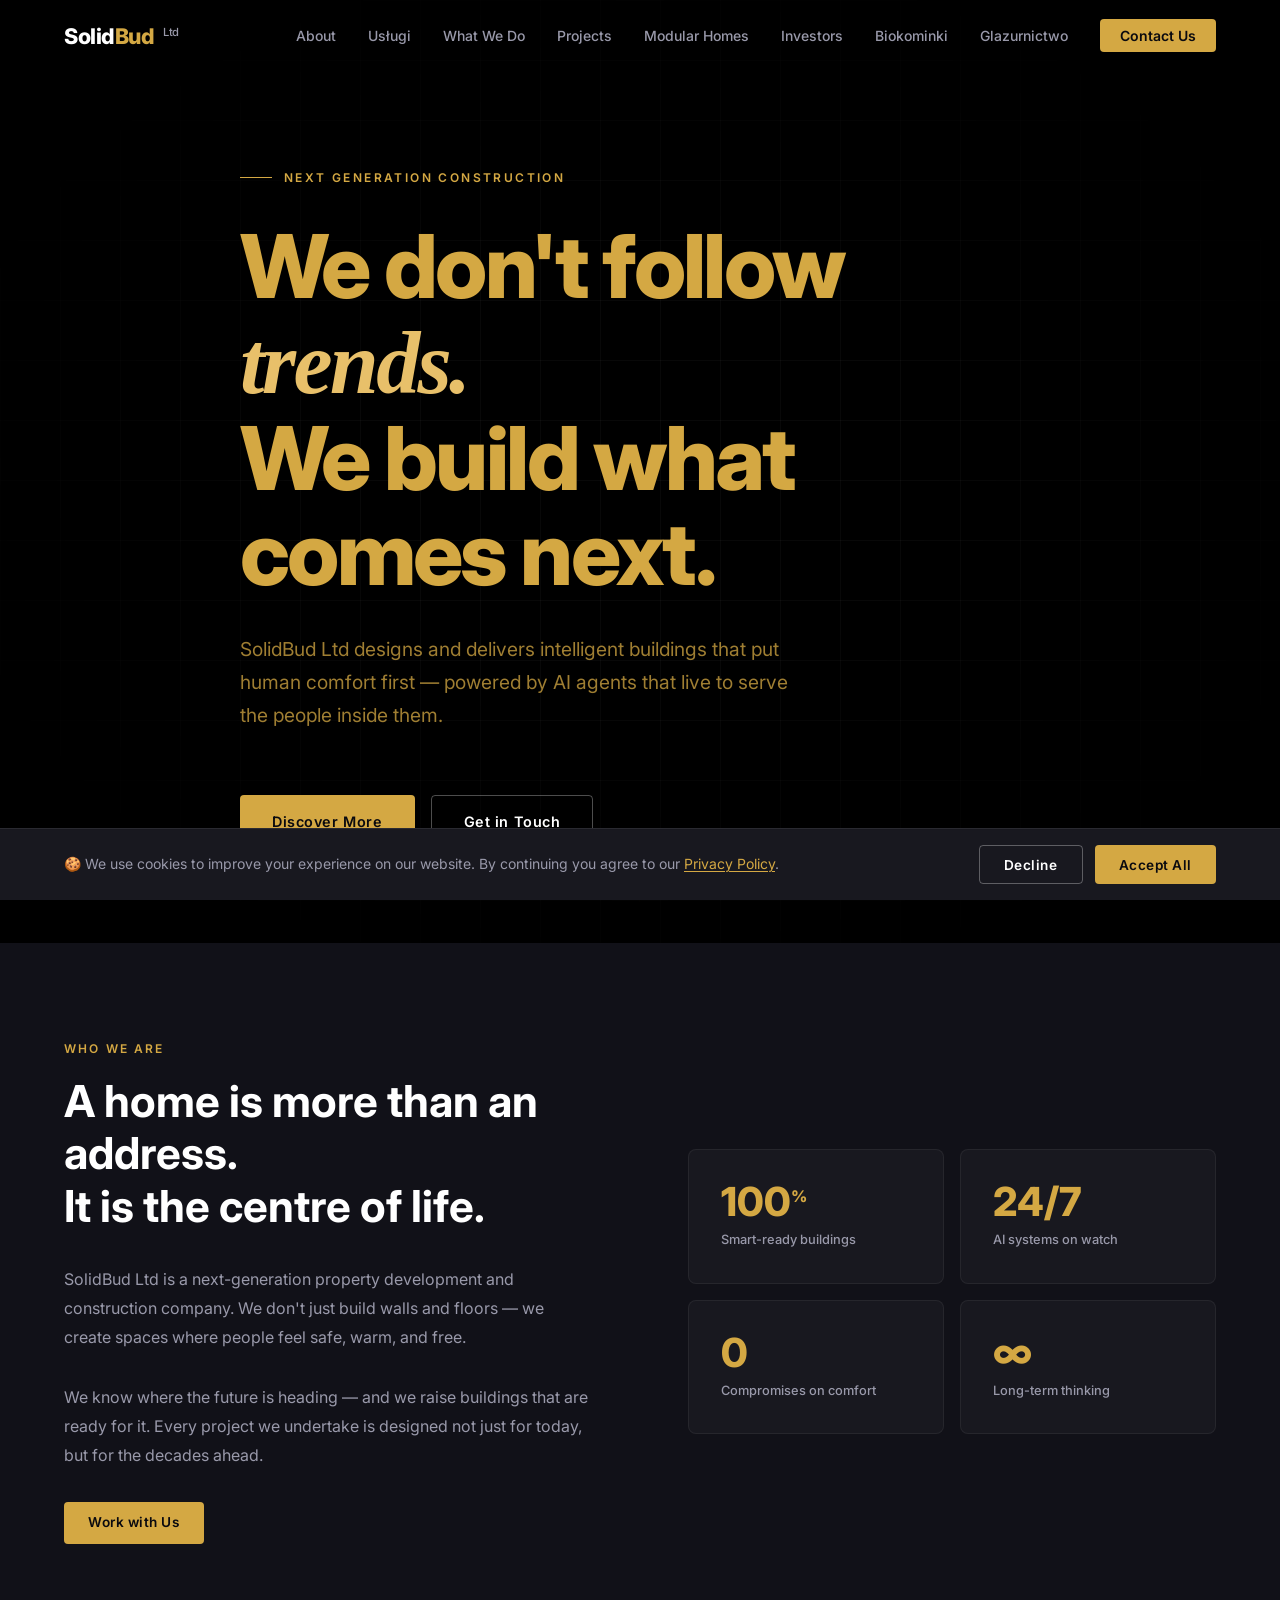
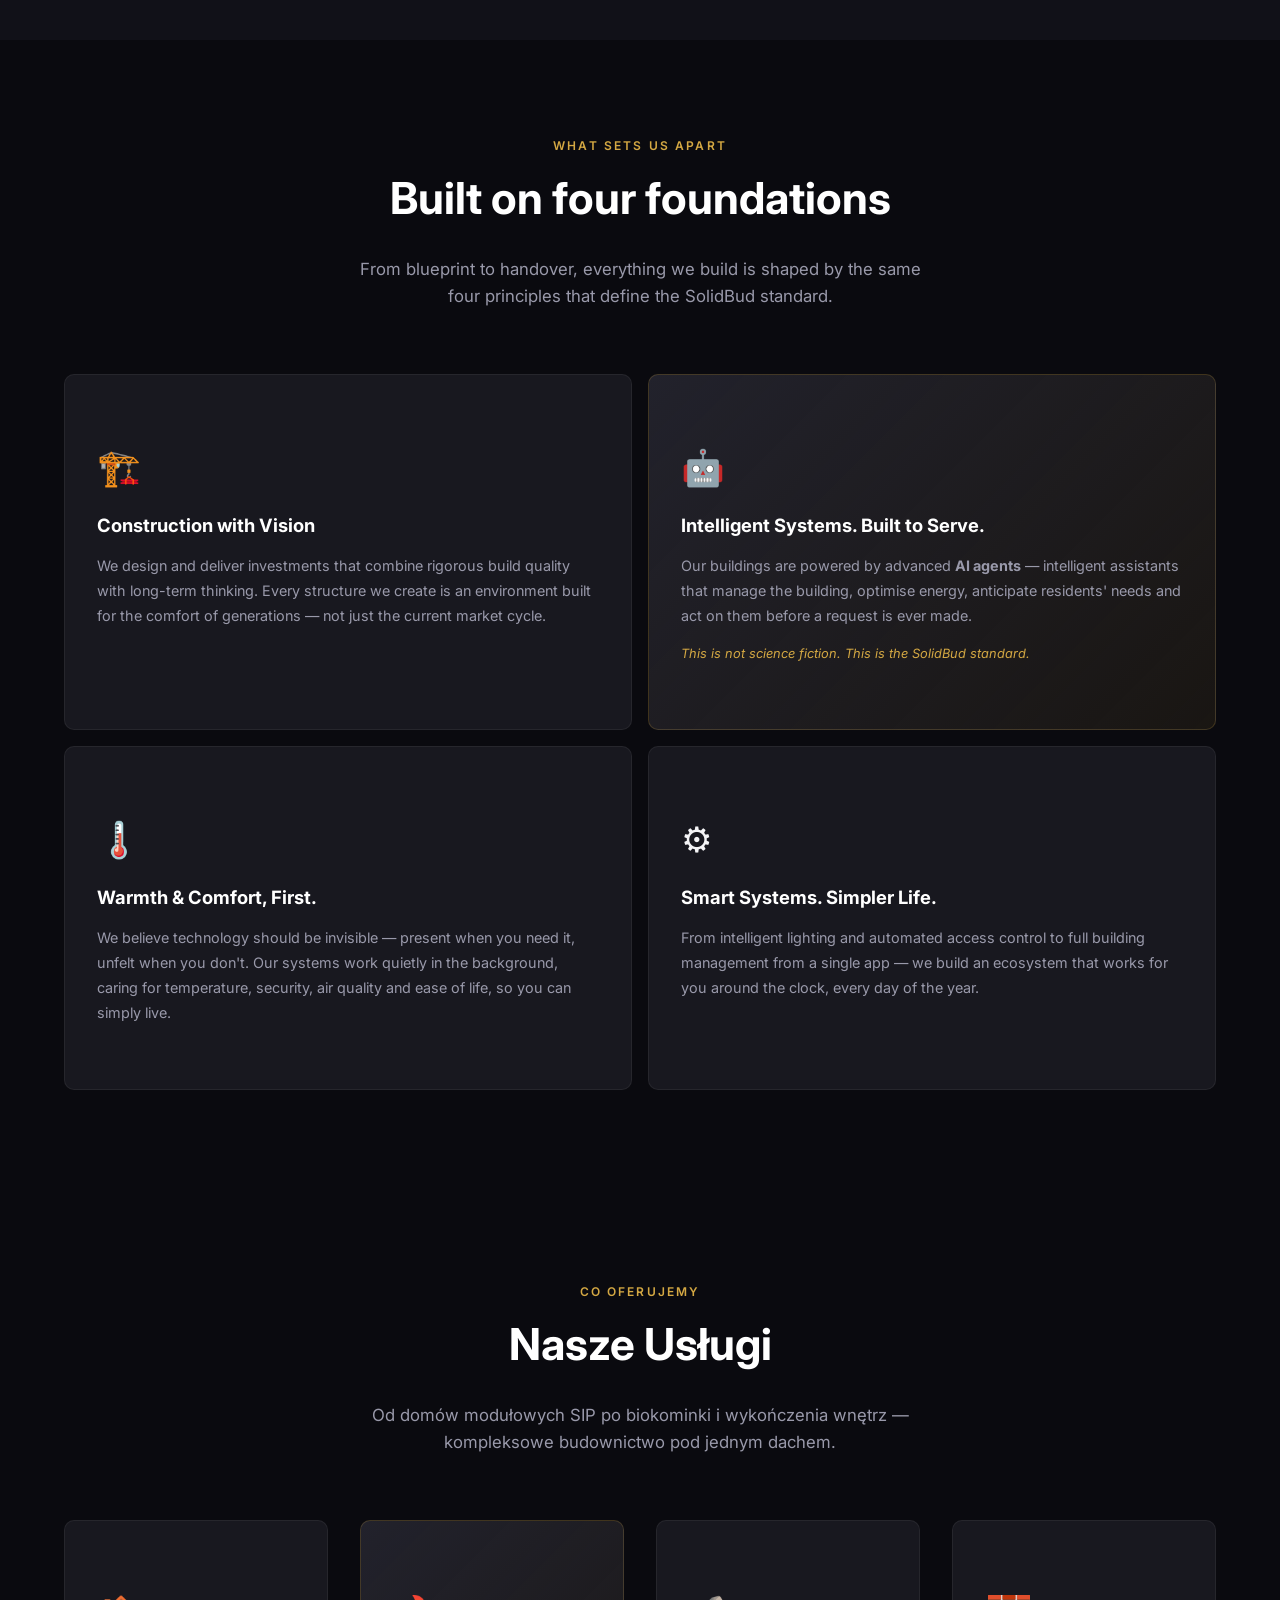
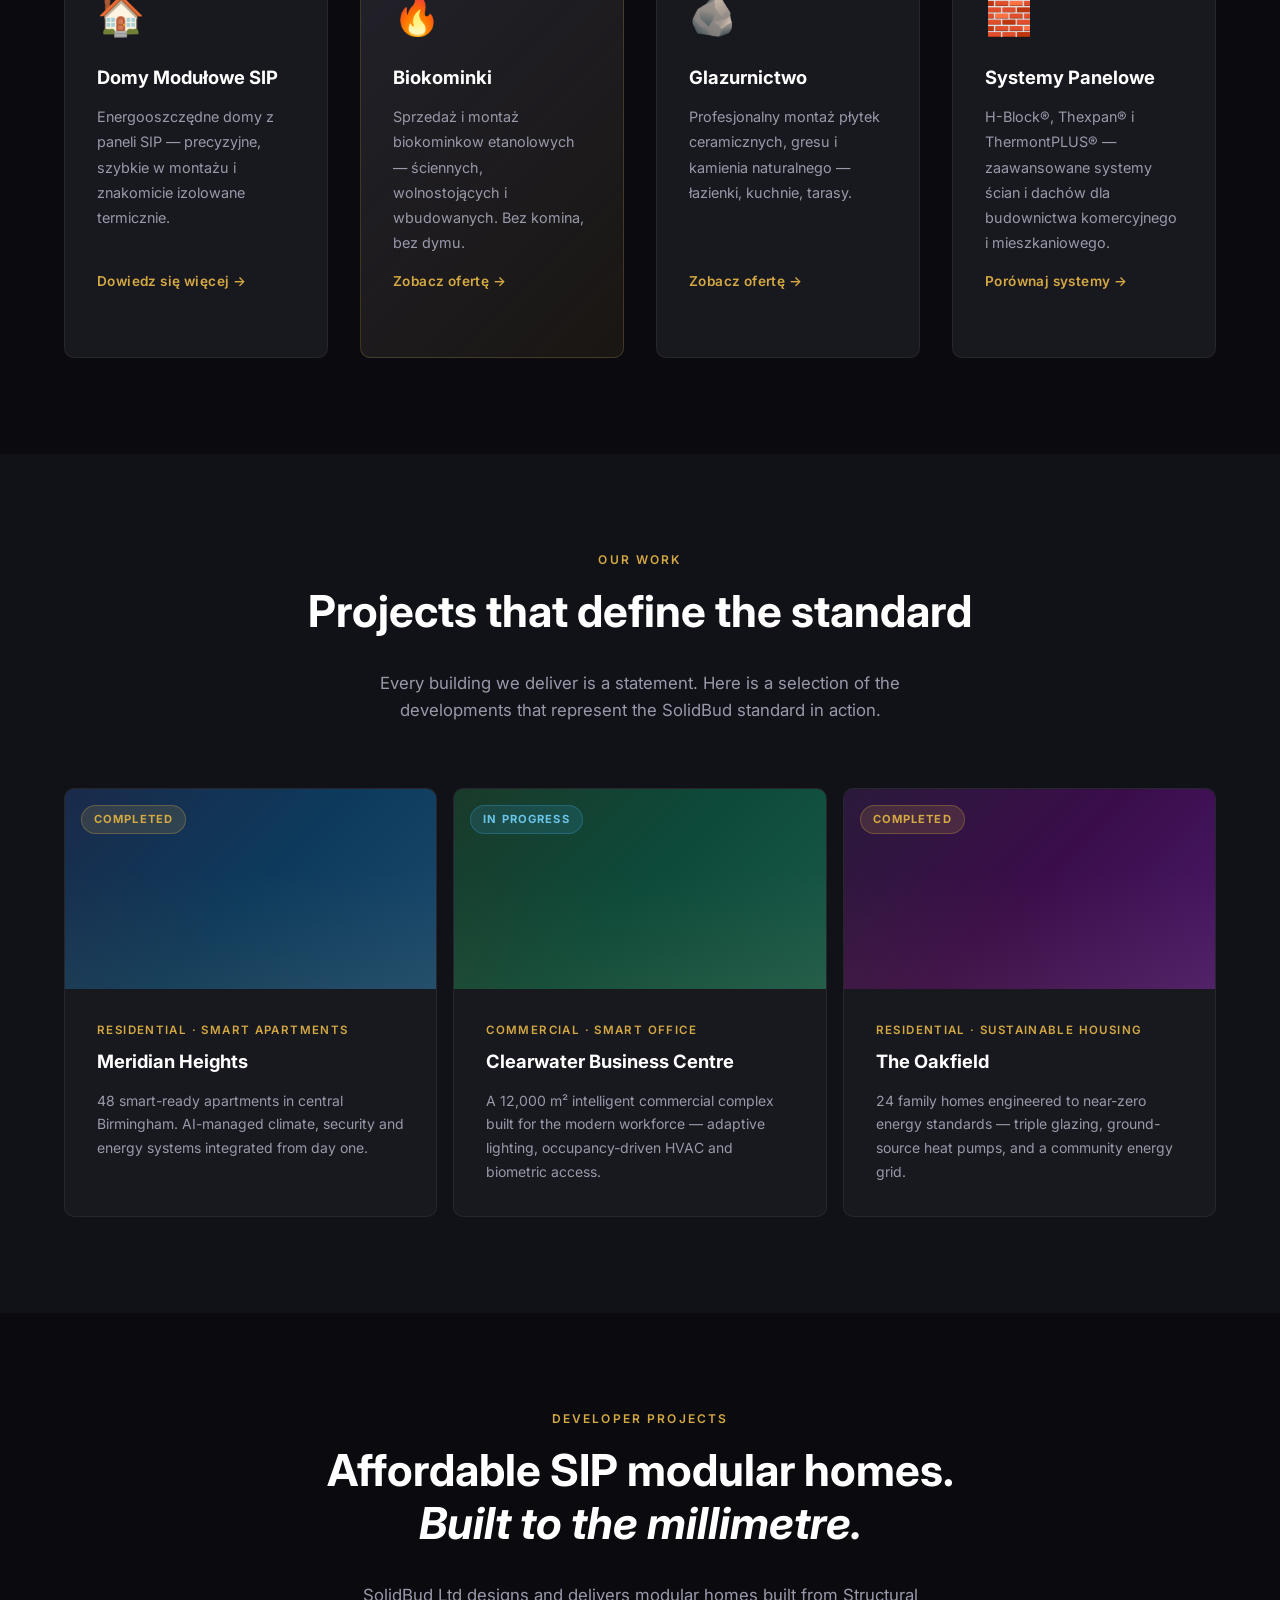
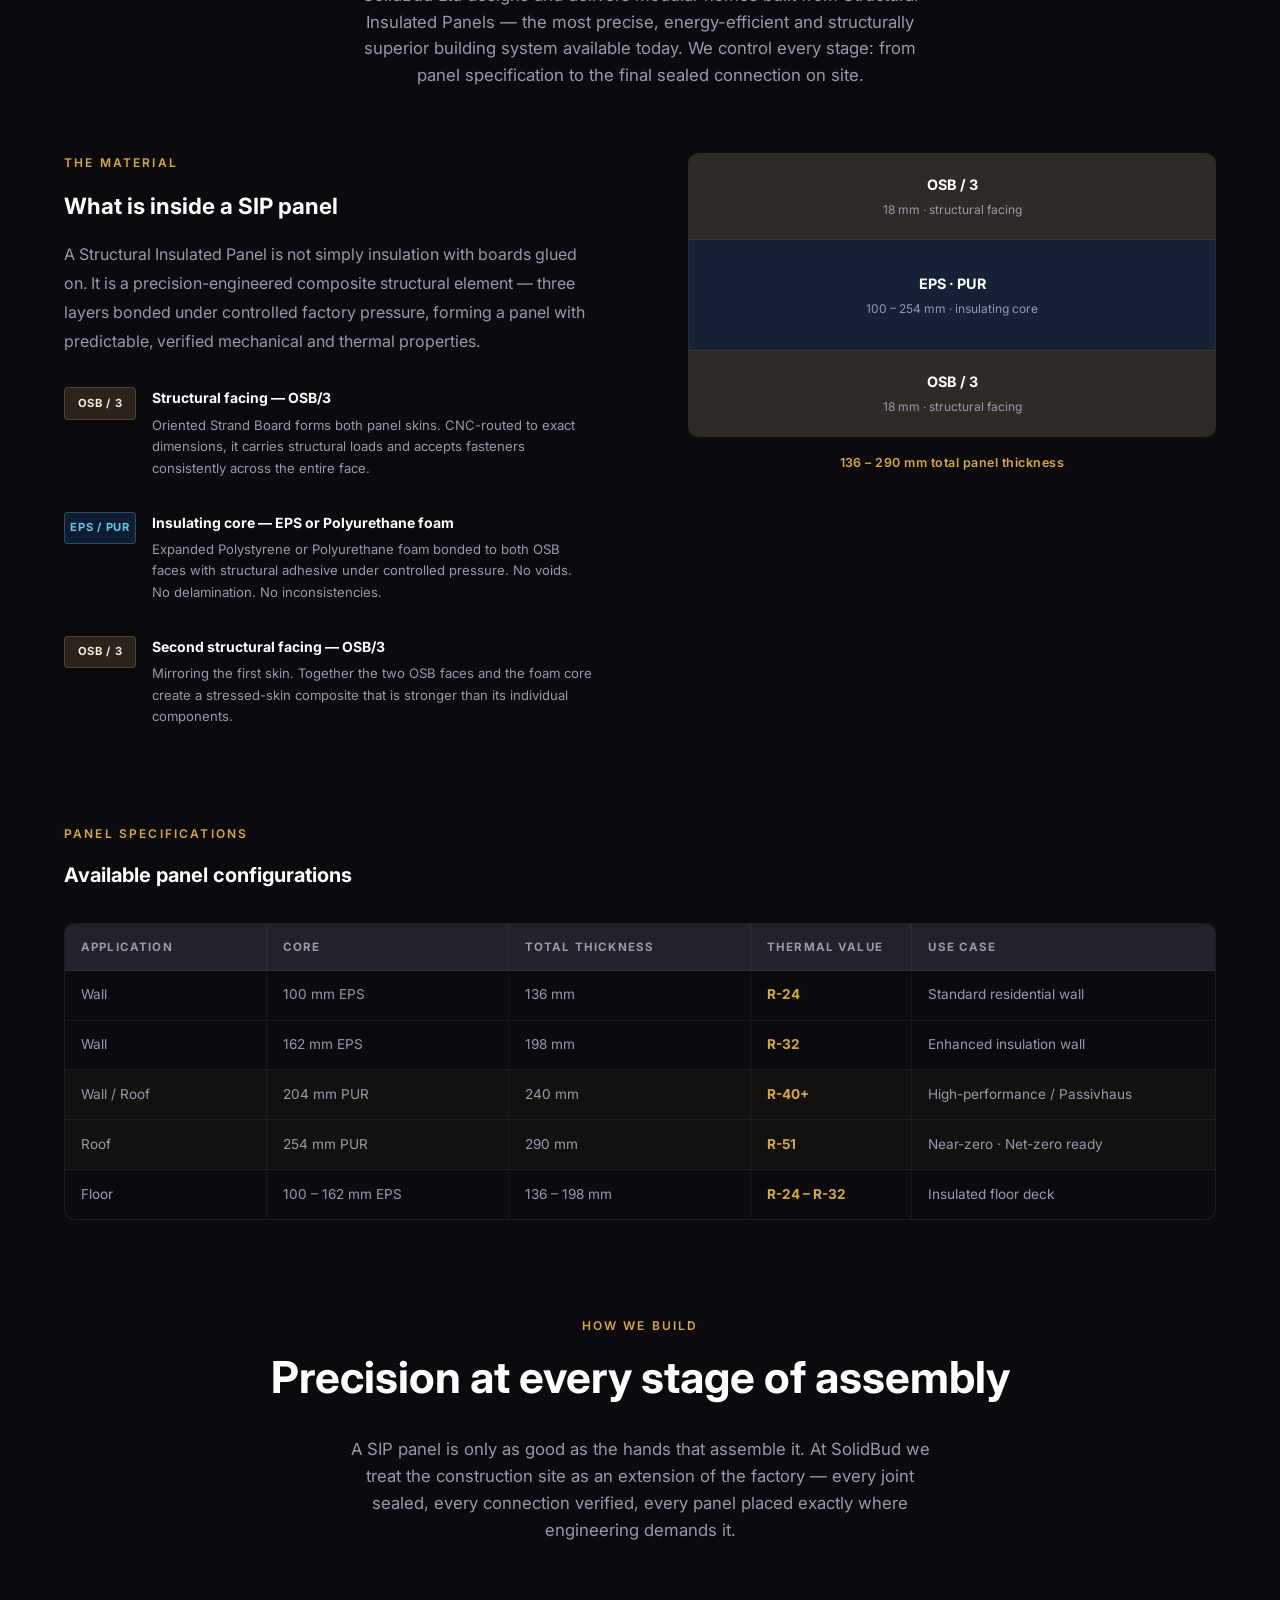
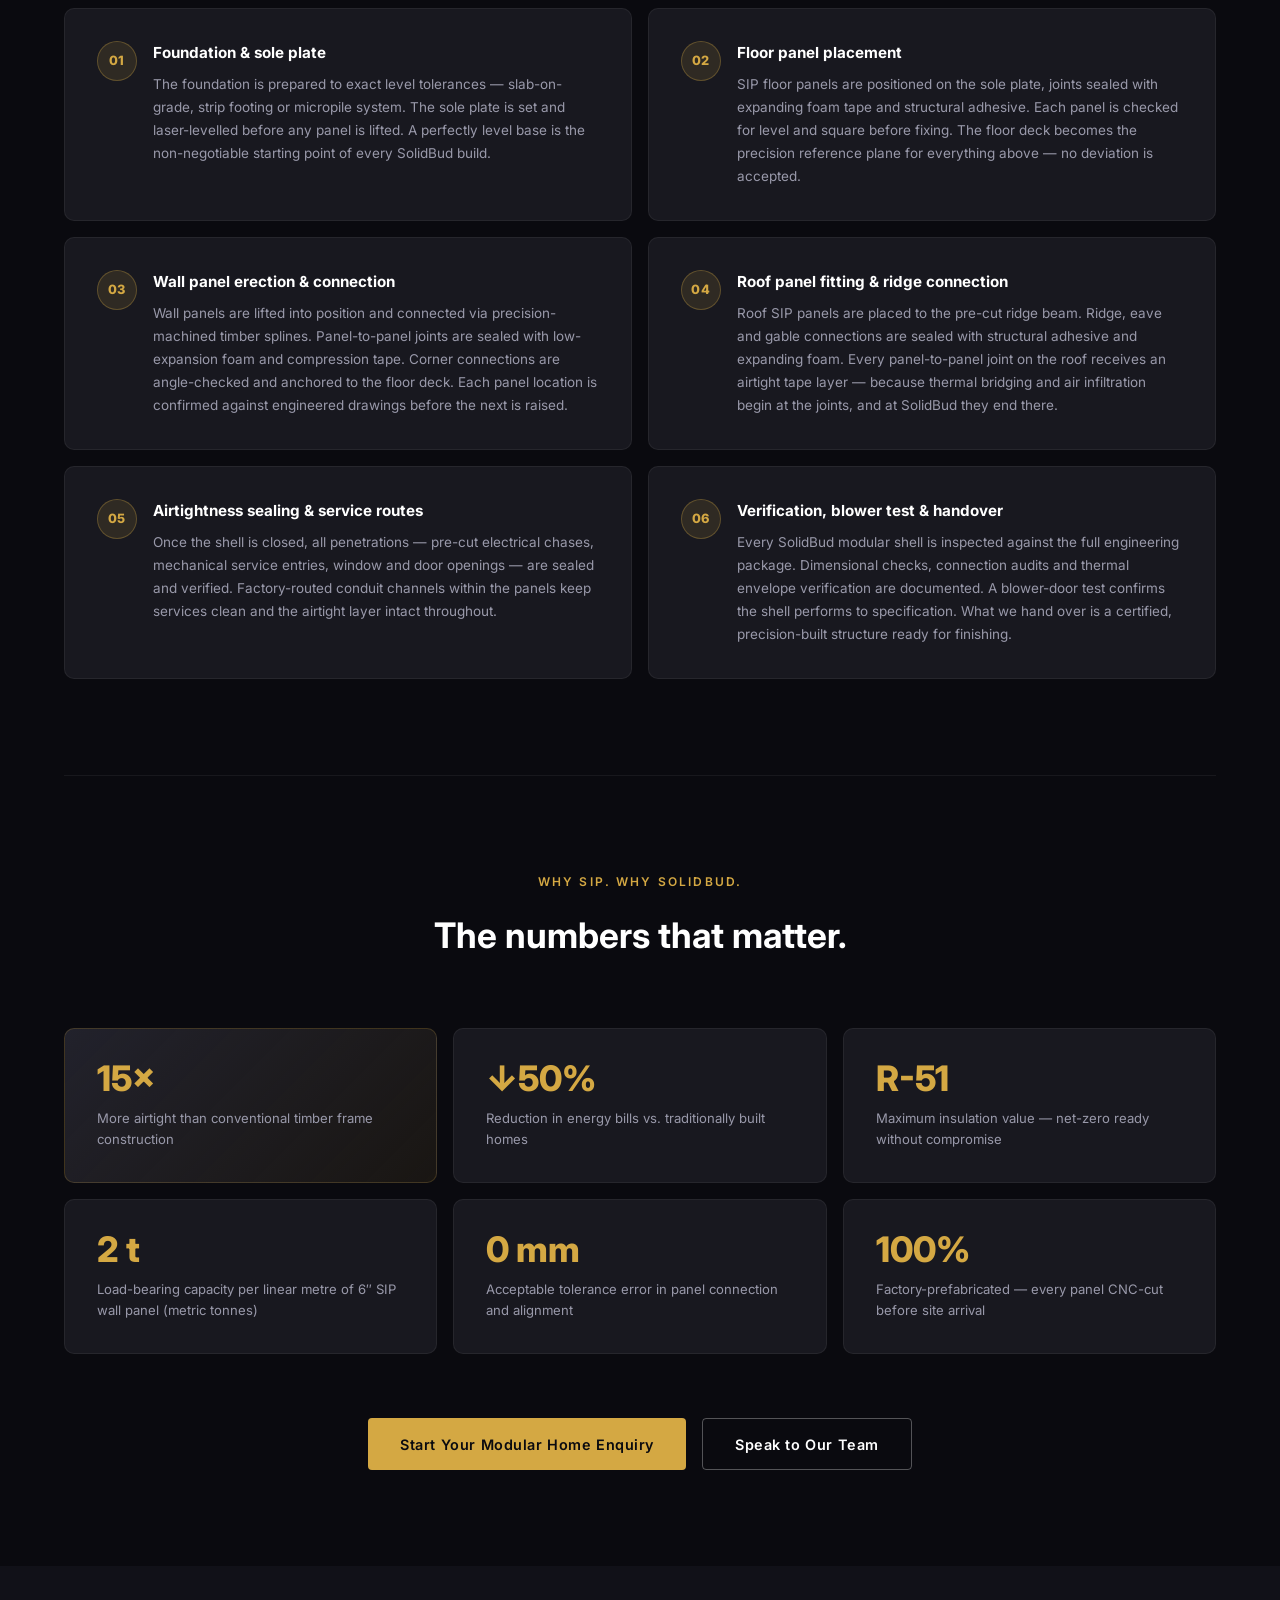
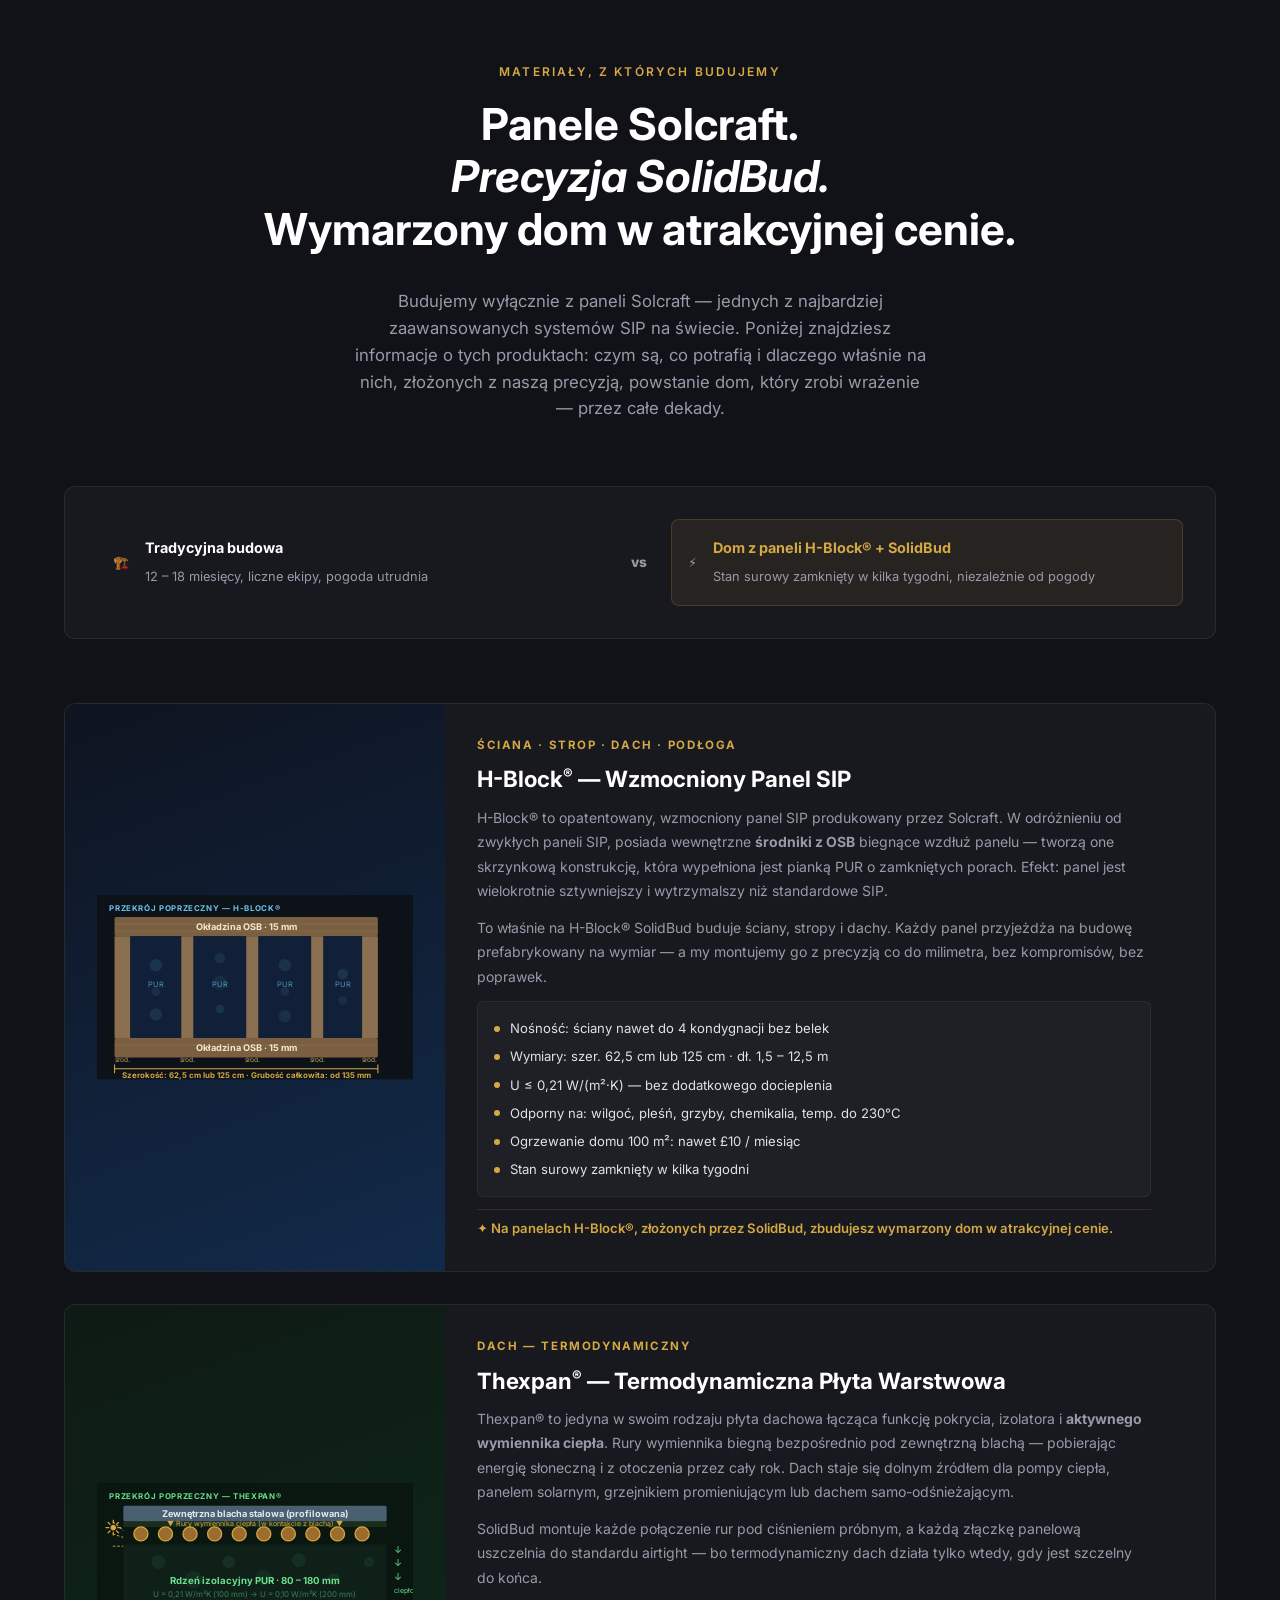
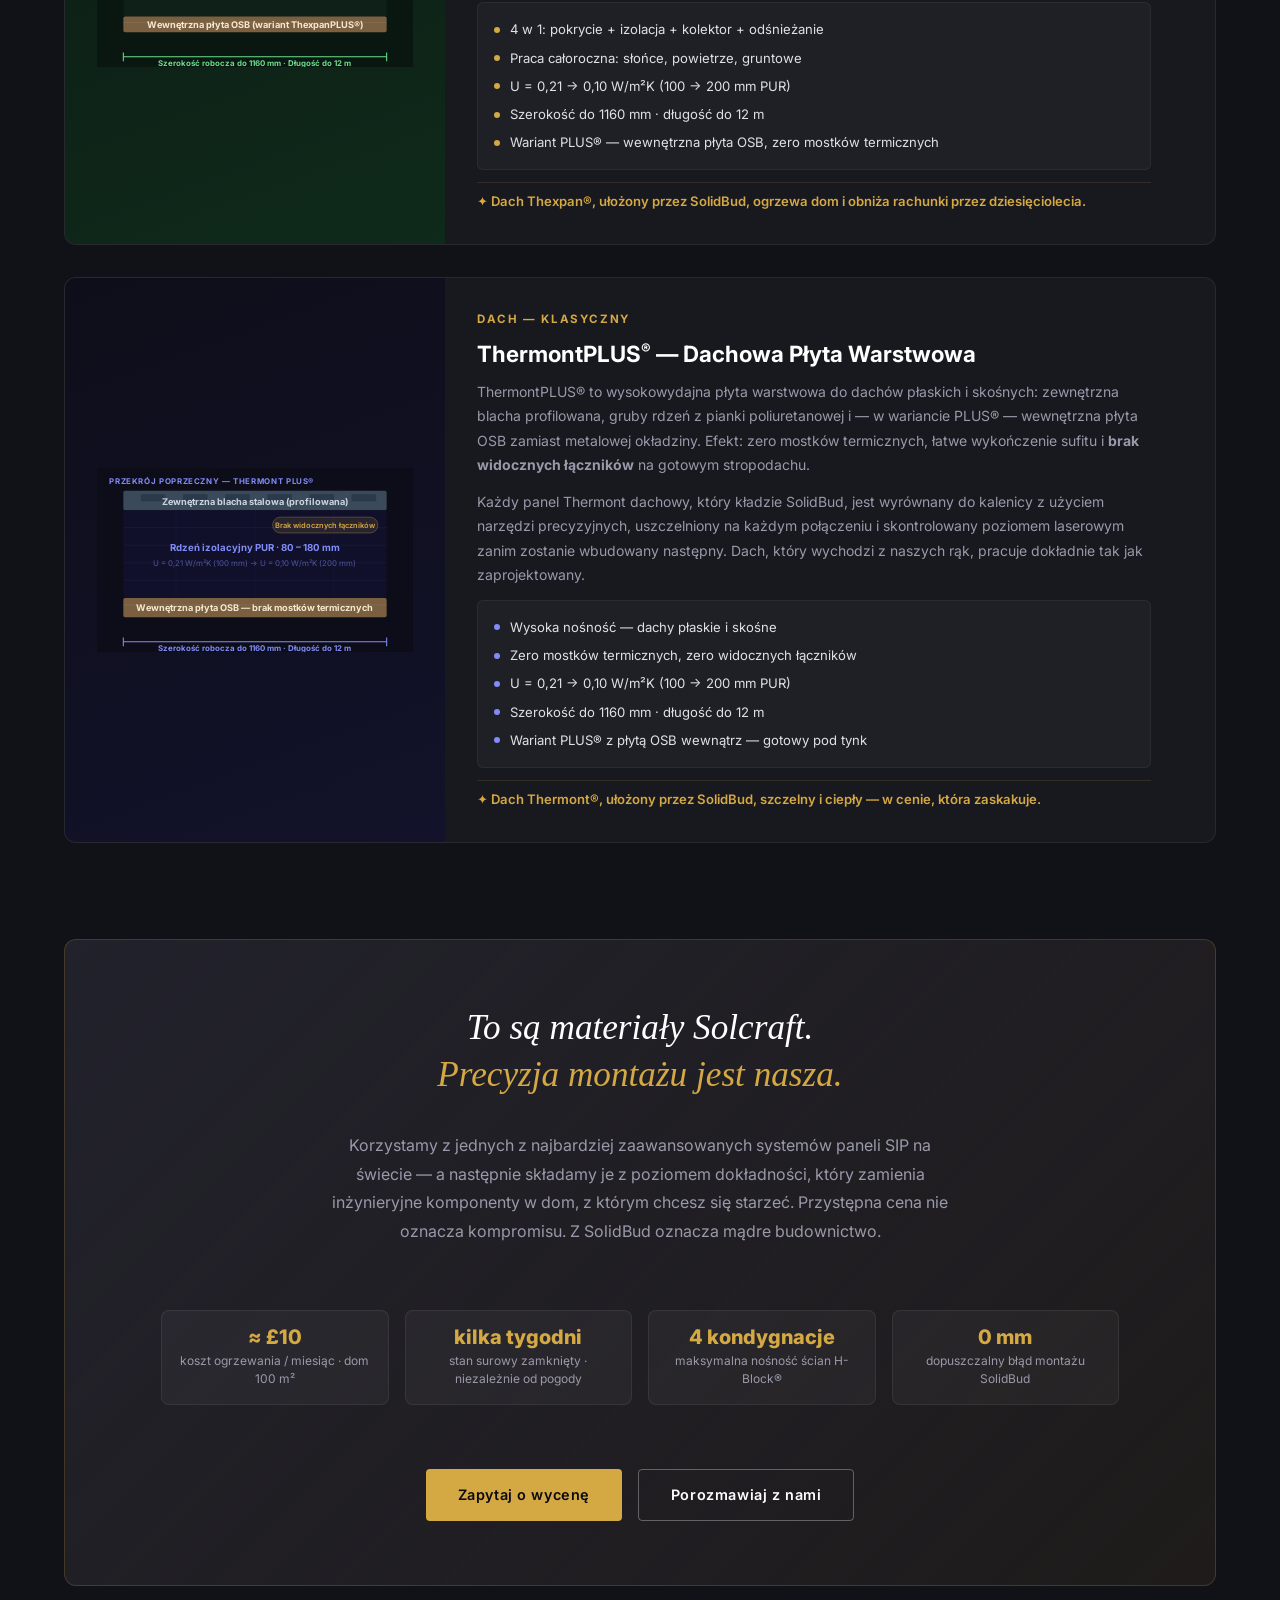
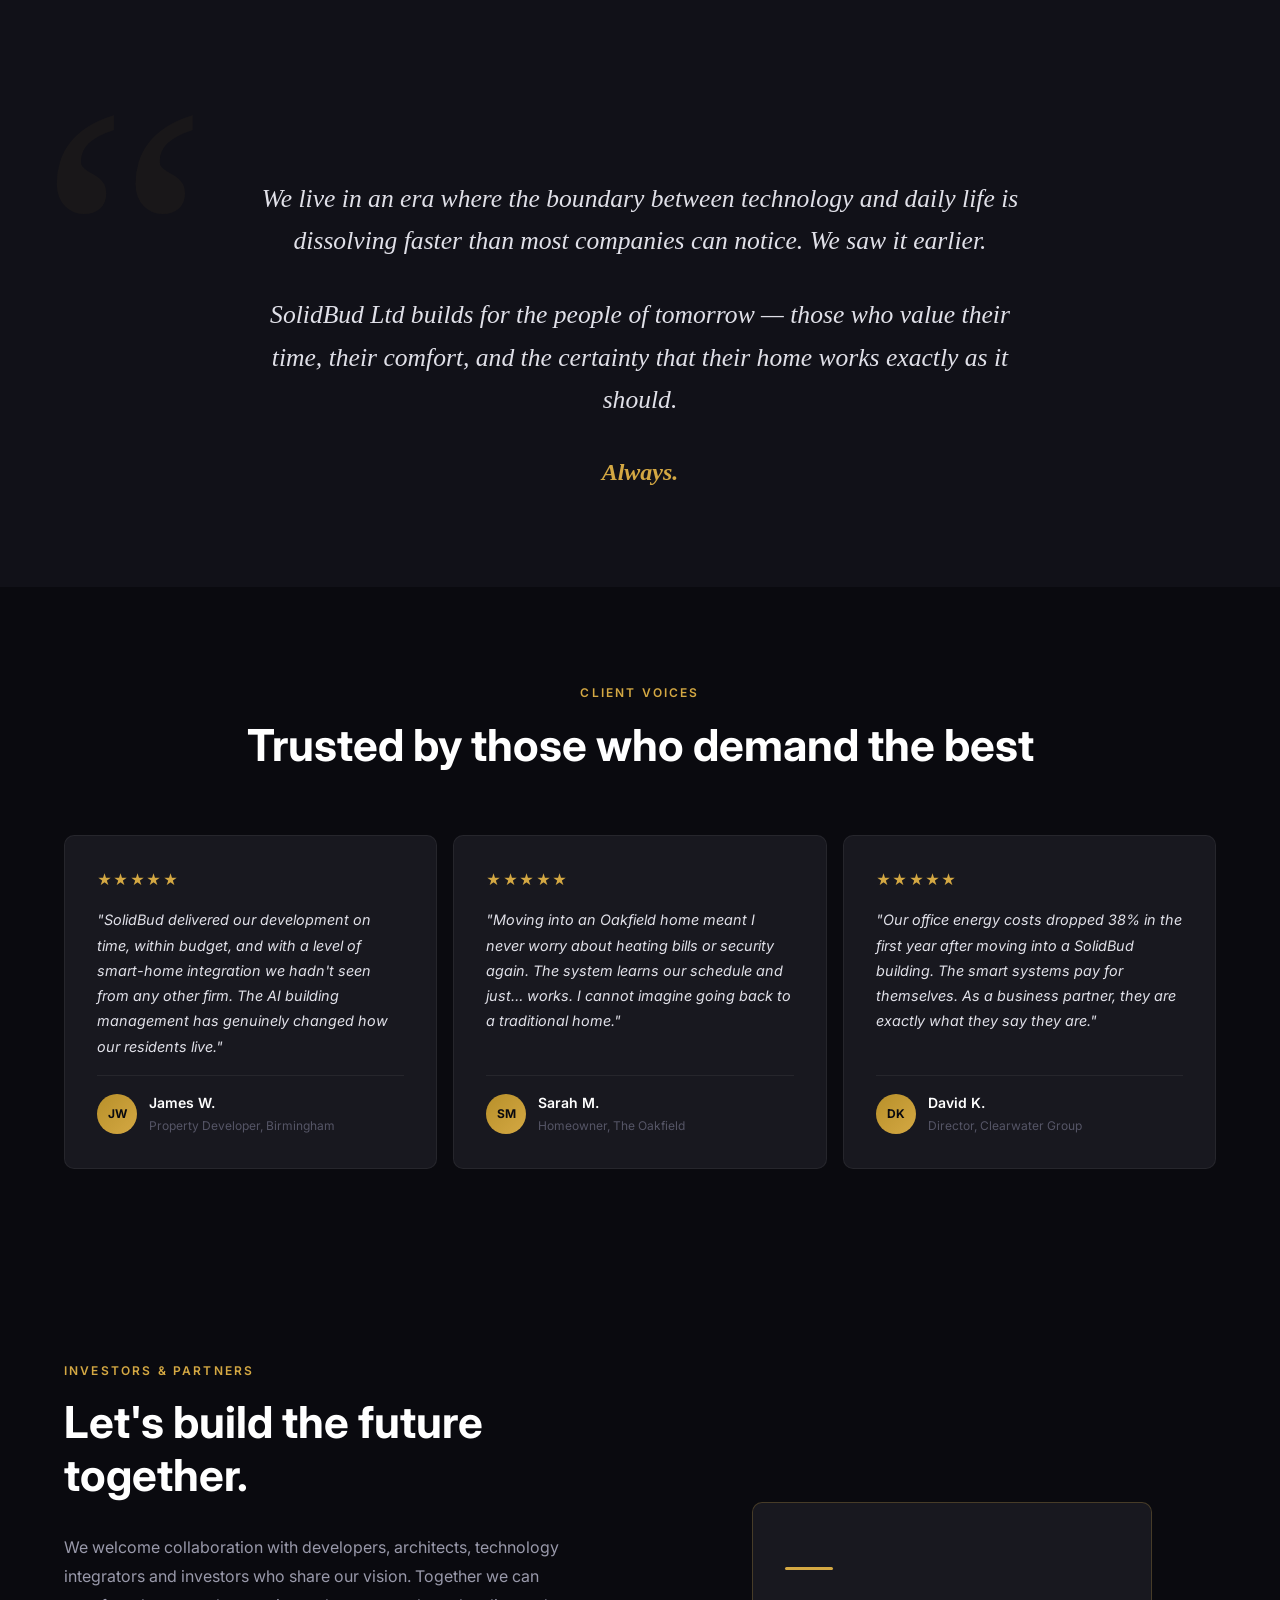
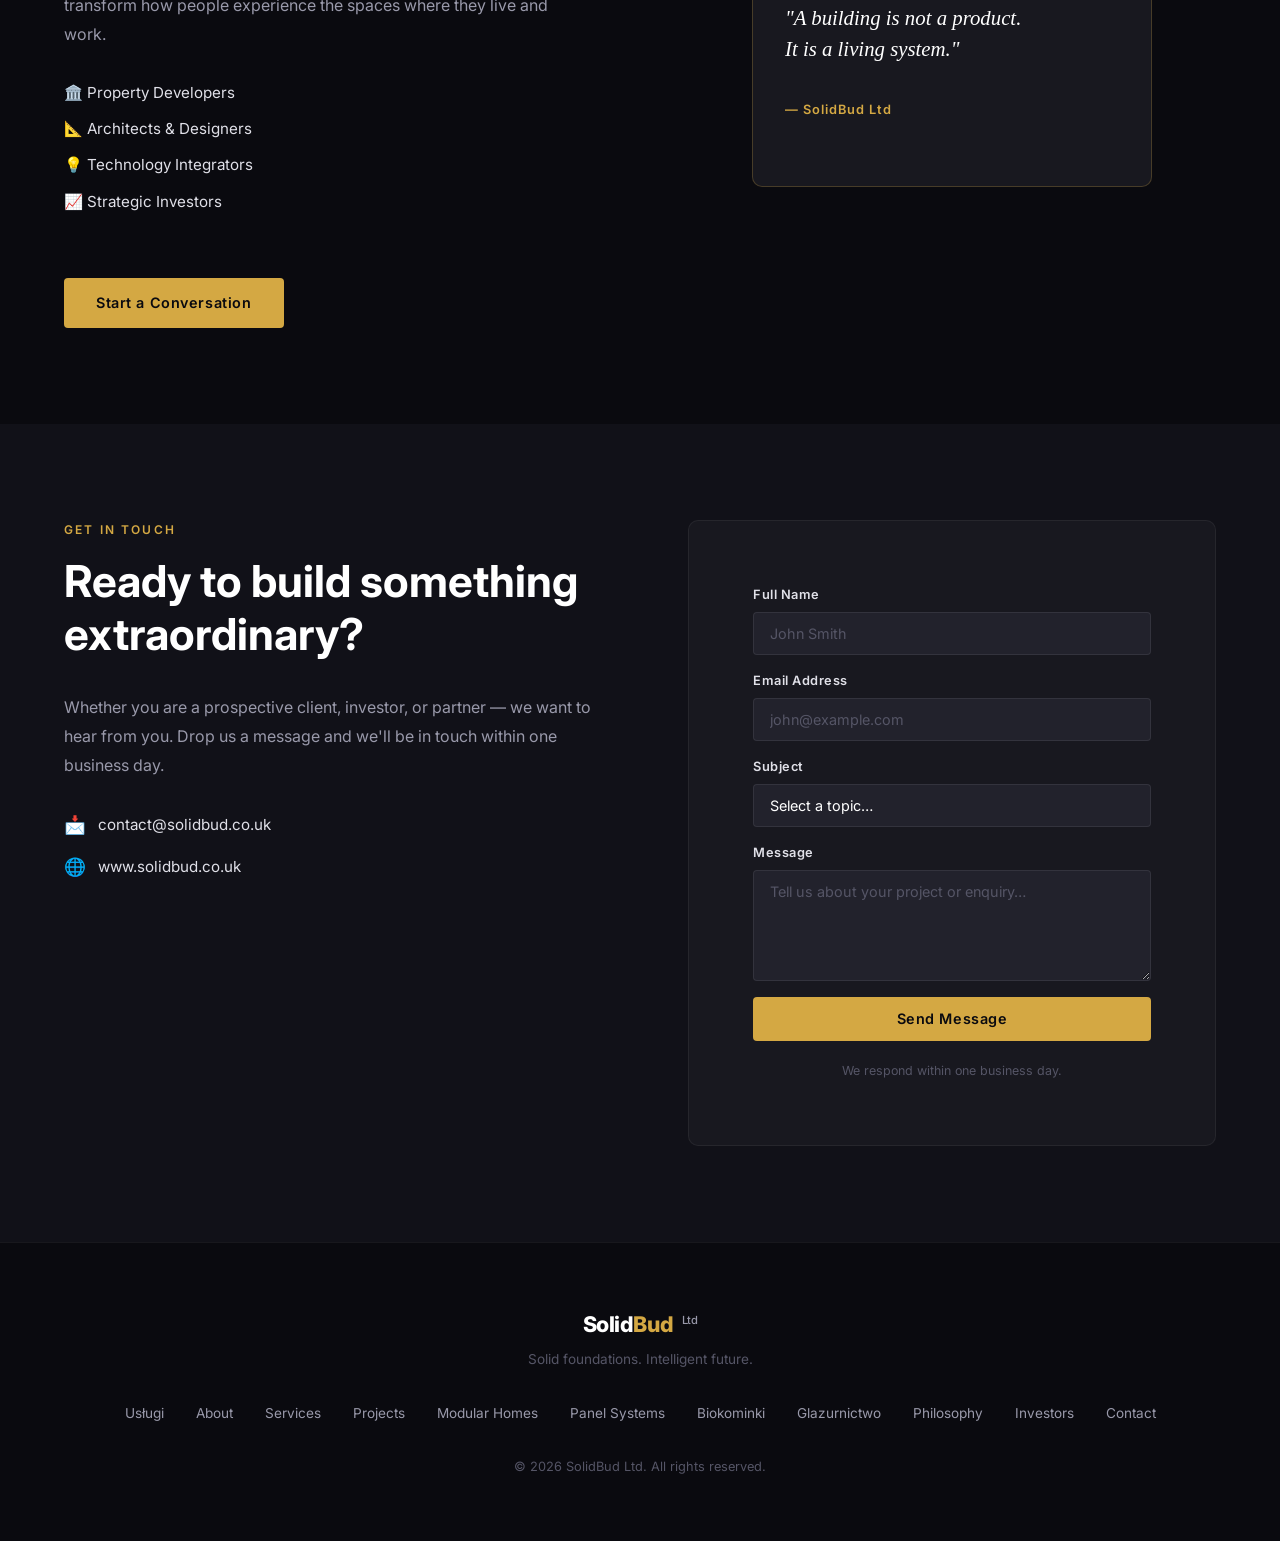
==== commit c9f56ed4: "fix: link Systemy Panelowe service card to #modular section Agent-Logs-Url: https://github.com/solid" ====
--- a/index.html
+++ b/index.html
@@ -221,7 +221,7 @@
             <span class="service-link">Zobacz ofertę →</span>
           </a>
 
-          <a href="#panel-systems" class="service-card">
+          <a href="#modular" class="service-card">
             <div class="service-icon">🧱</div>
             <h3 class="service-title">Systemy Panelowe</h3>
             <p class="service-text">
--- a/css/style.css
+++ b/css/style.css
@@ -250,10 +250,7 @@
 .hero-bg {
   position: absolute;
   inset: 0;
-  background:
-    radial-gradient(ellipse 70% 60% at 80% 40%, rgba(212,168,67,0.10) 0%, transparent 60%),
-    radial-gradient(ellipse 50% 80% at 10% 80%, rgba(212,168,67,0.06) 0%, transparent 55%),
-    linear-gradient(160deg, var(--clr-dark) 0%, var(--clr-dark-3) 100%);
+  background: #000;
   z-index: 0;
 }
 
@@ -301,19 +298,19 @@
   font-weight: 800;
   line-height: 1.08;
   letter-spacing: -0.03em;
-  color: var(--clr-white);
+  color: var(--clr-gold);
   margin-bottom: var(--sp-md);
 }
 
 .hero-title em {
   font-style: italic;
   font-family: var(--font-serif);
-  color: var(--clr-gold);
+  color: var(--clr-gold-light);
 }
 
 .hero-subtitle {
   font-size: clamp(1rem, 2vw, 1.2rem);
-  color: var(--clr-grey-400);
+  color: rgba(212,168,67,0.75);
   line-height: 1.7;
   max-width: 560px;
   margin-bottom: var(--sp-lg);
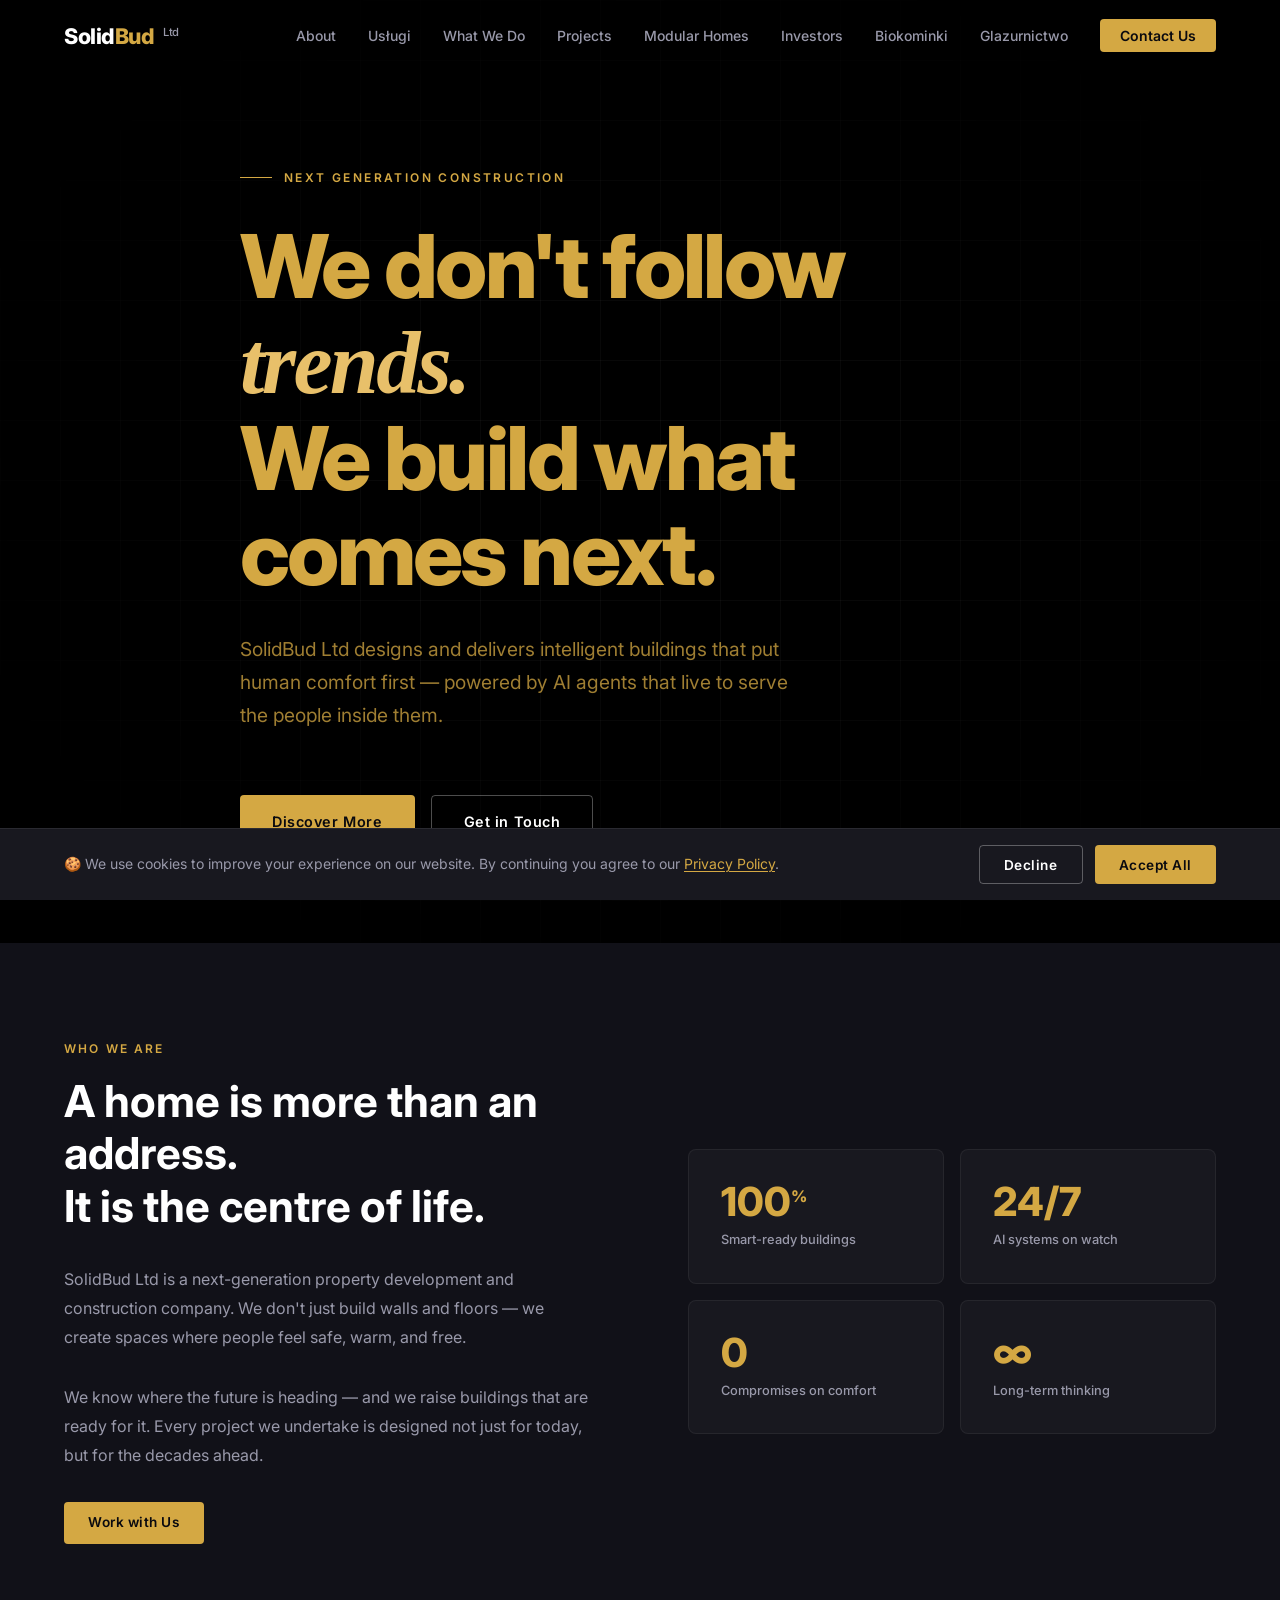
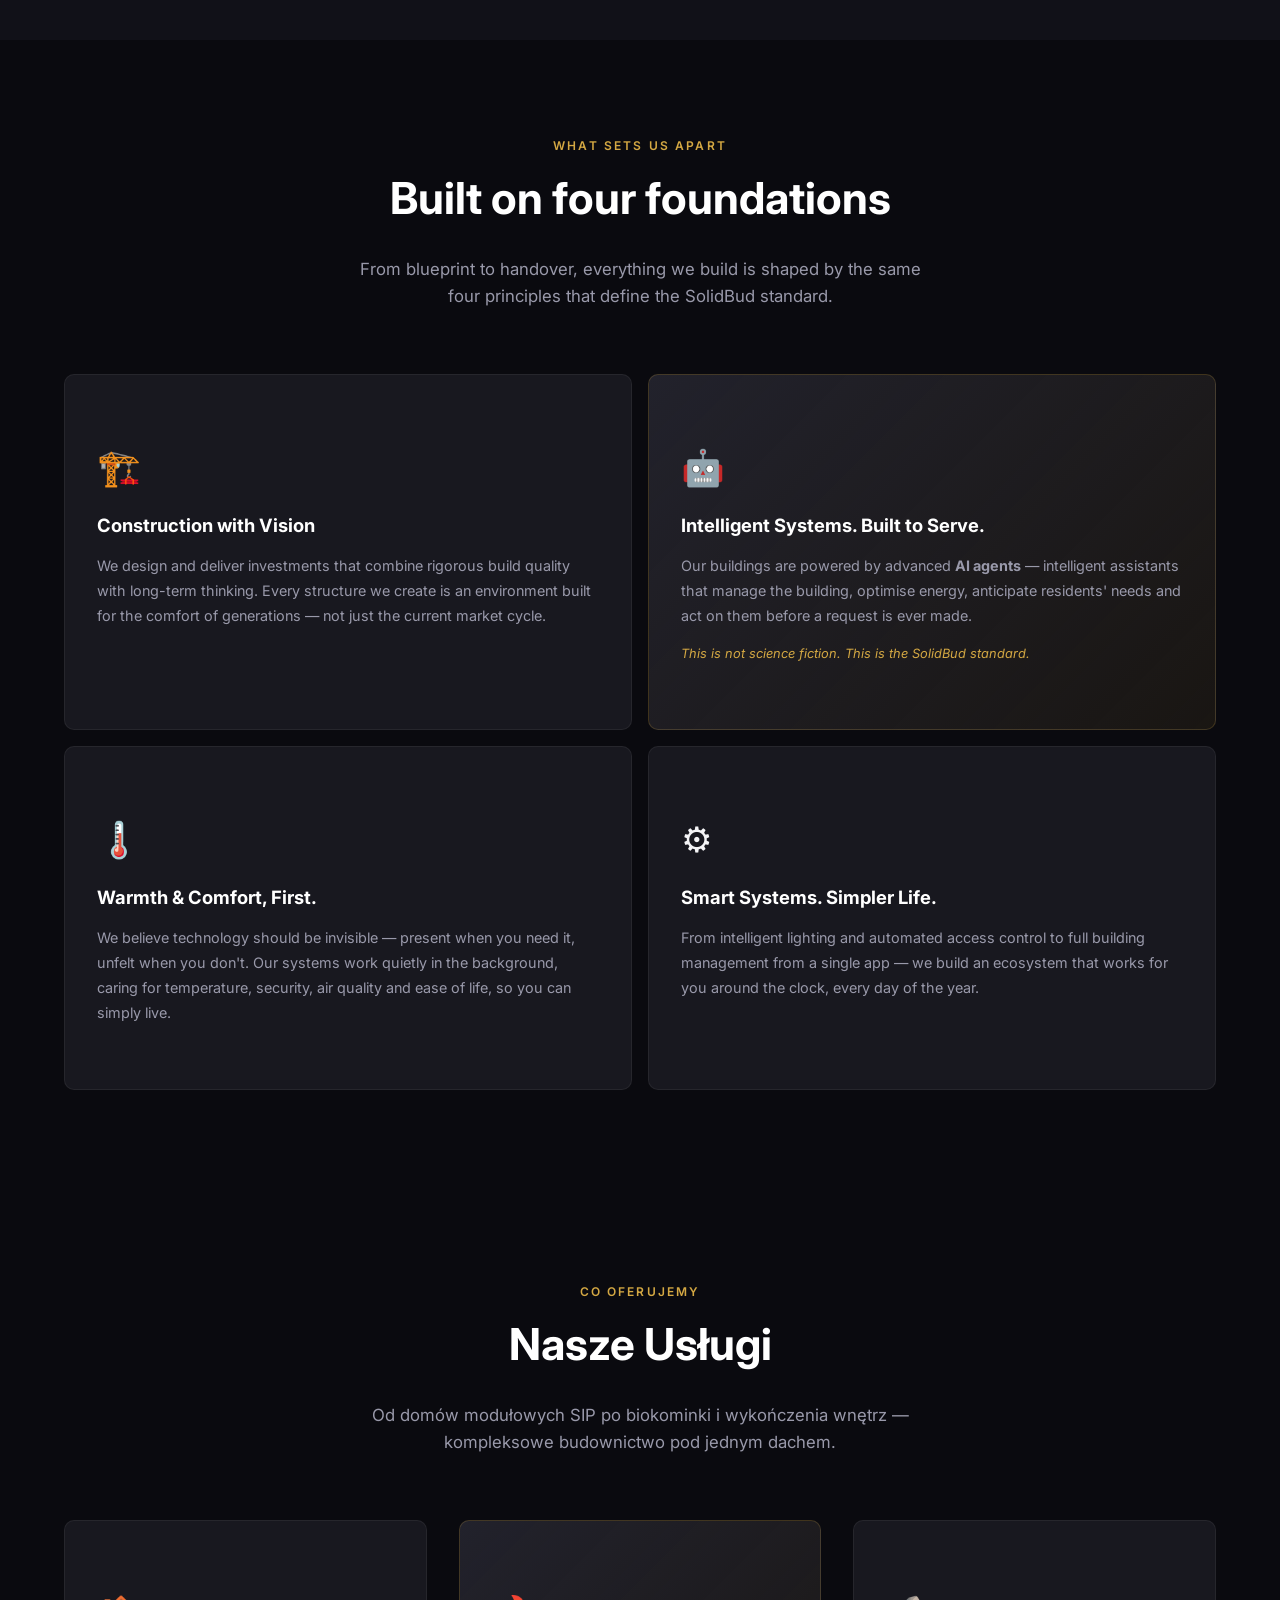
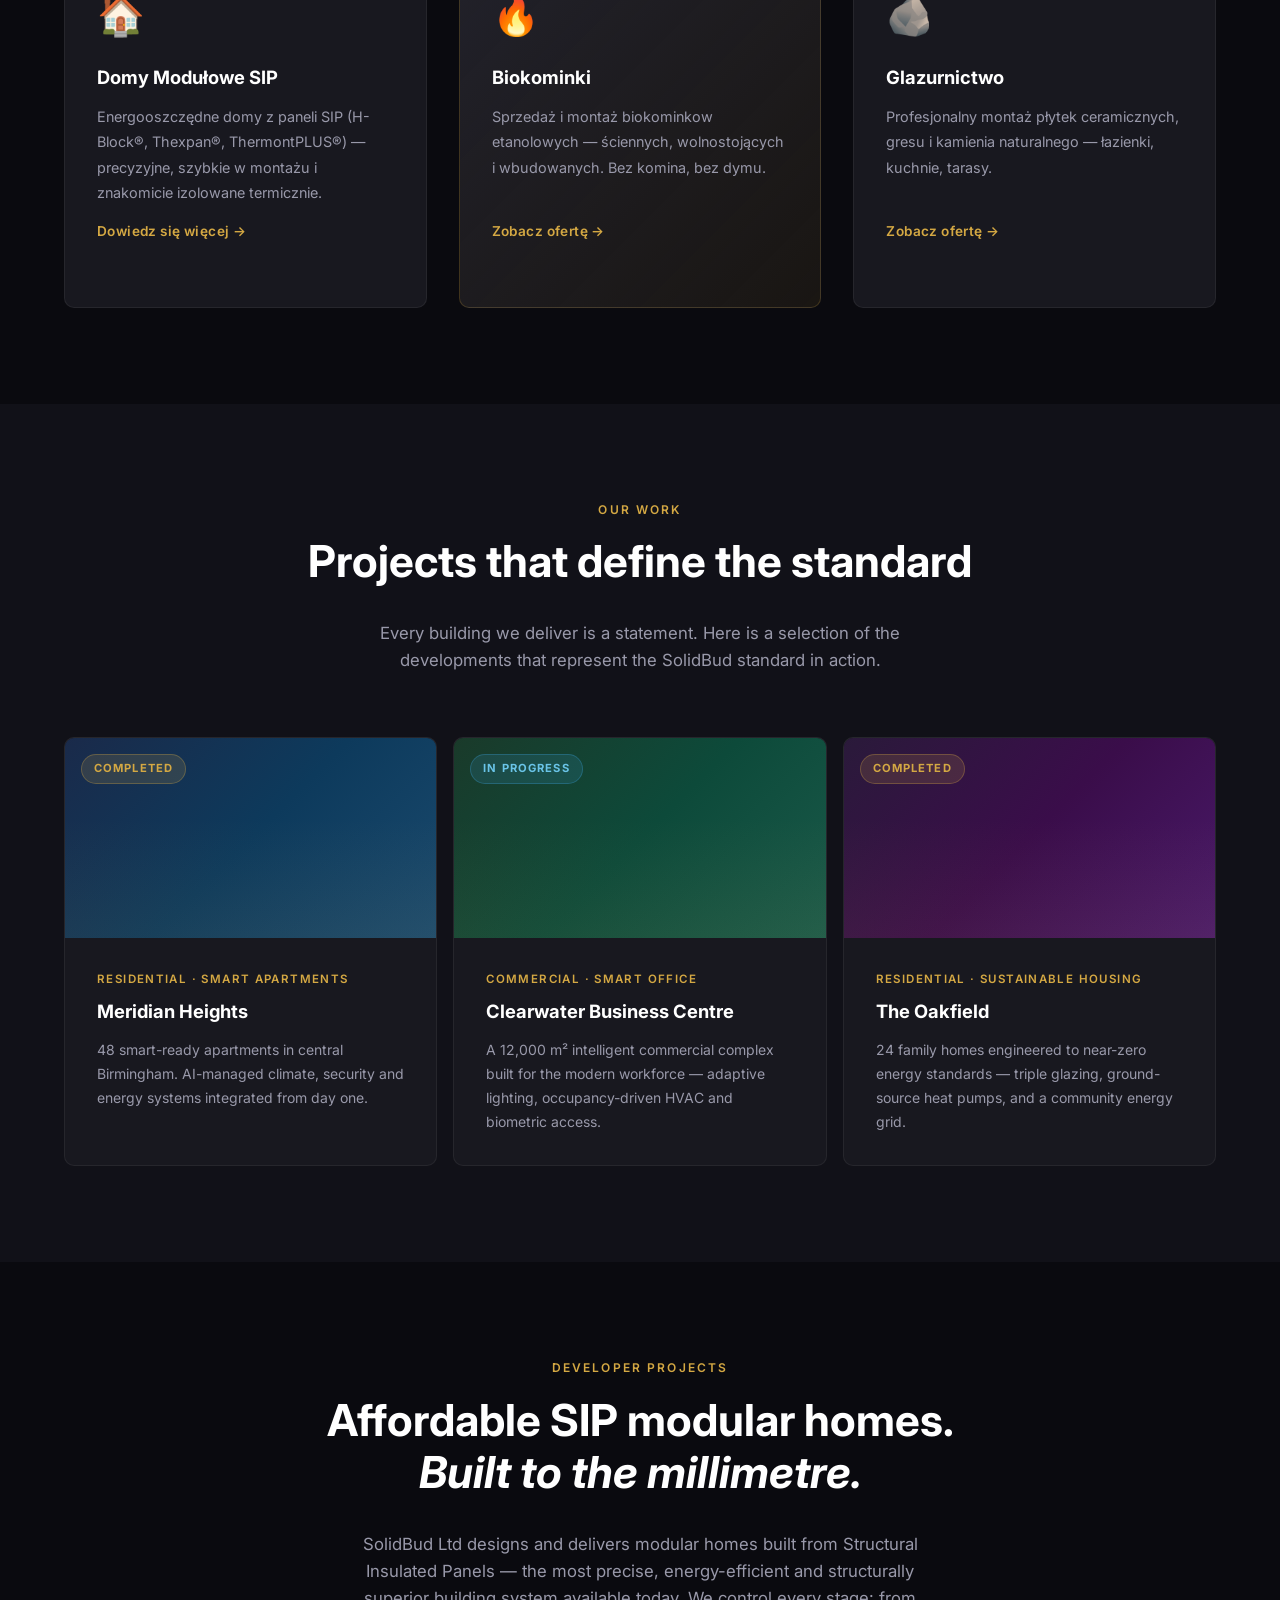
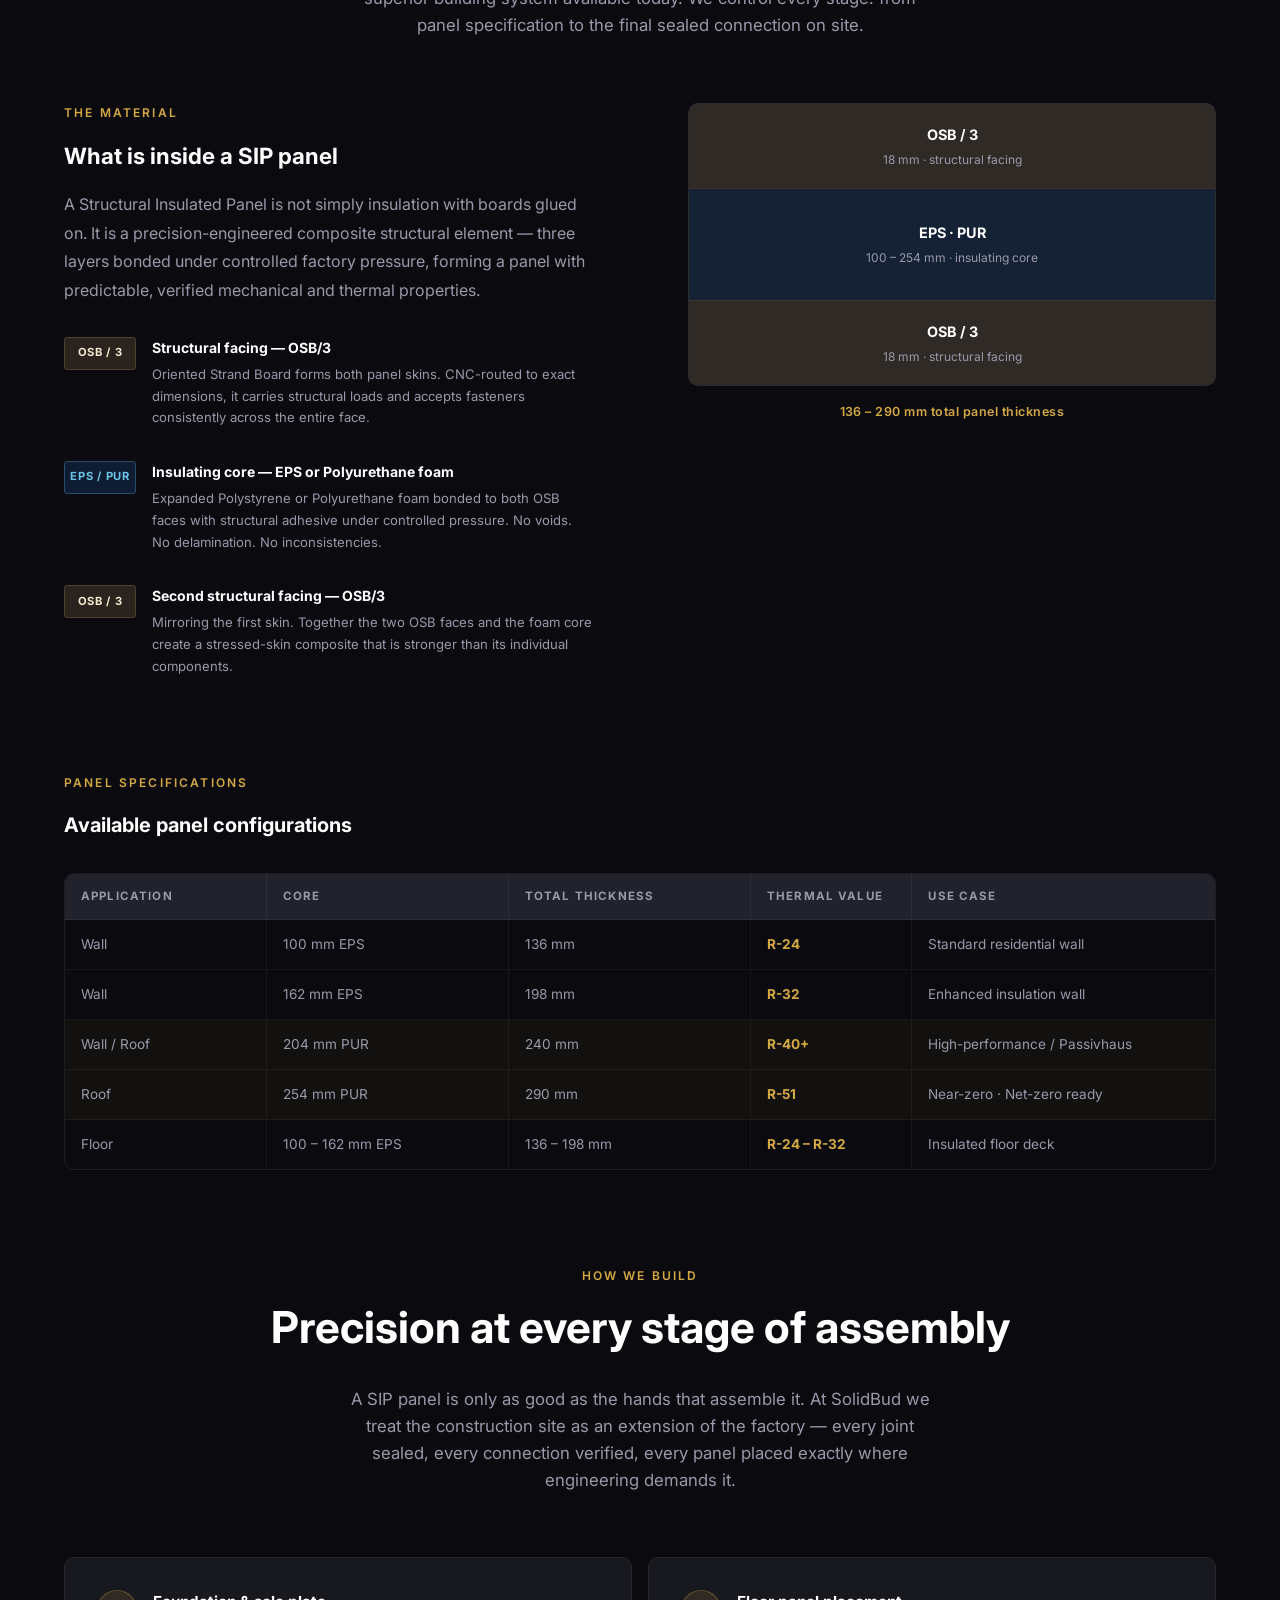
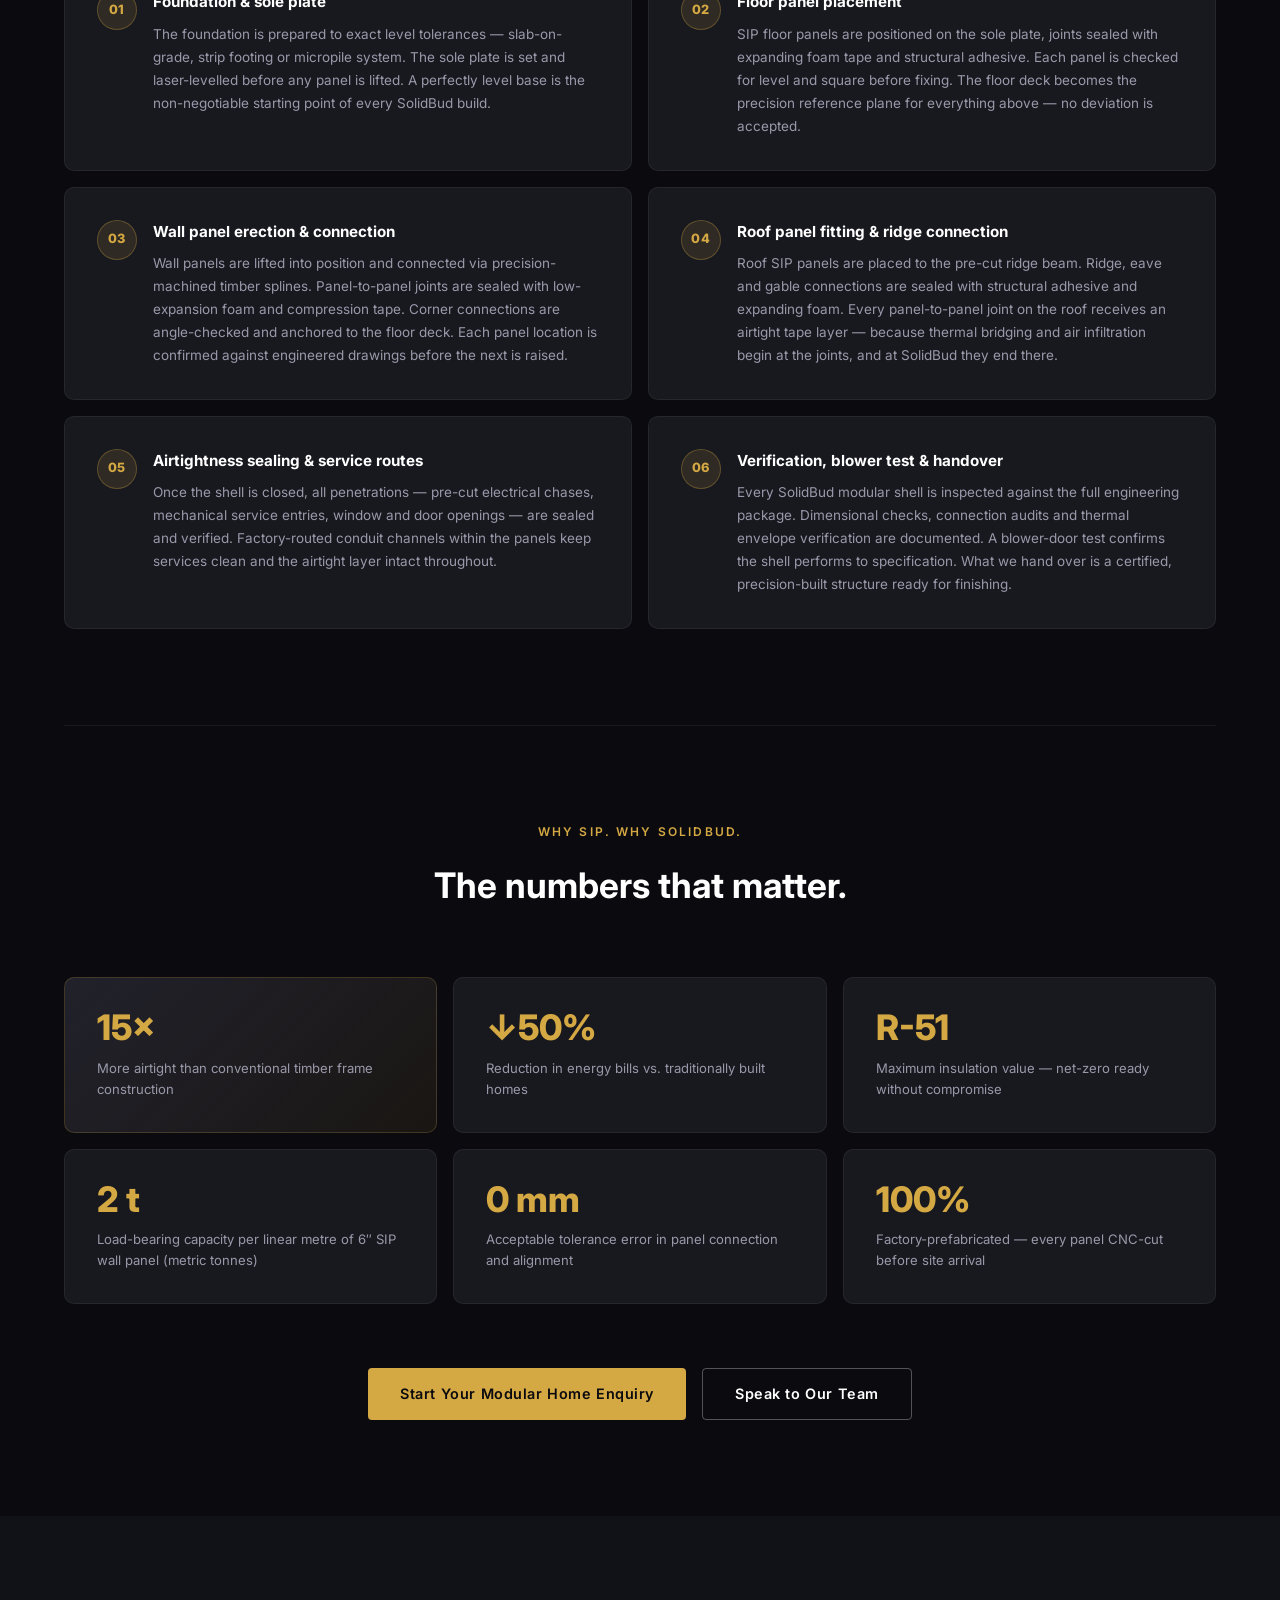
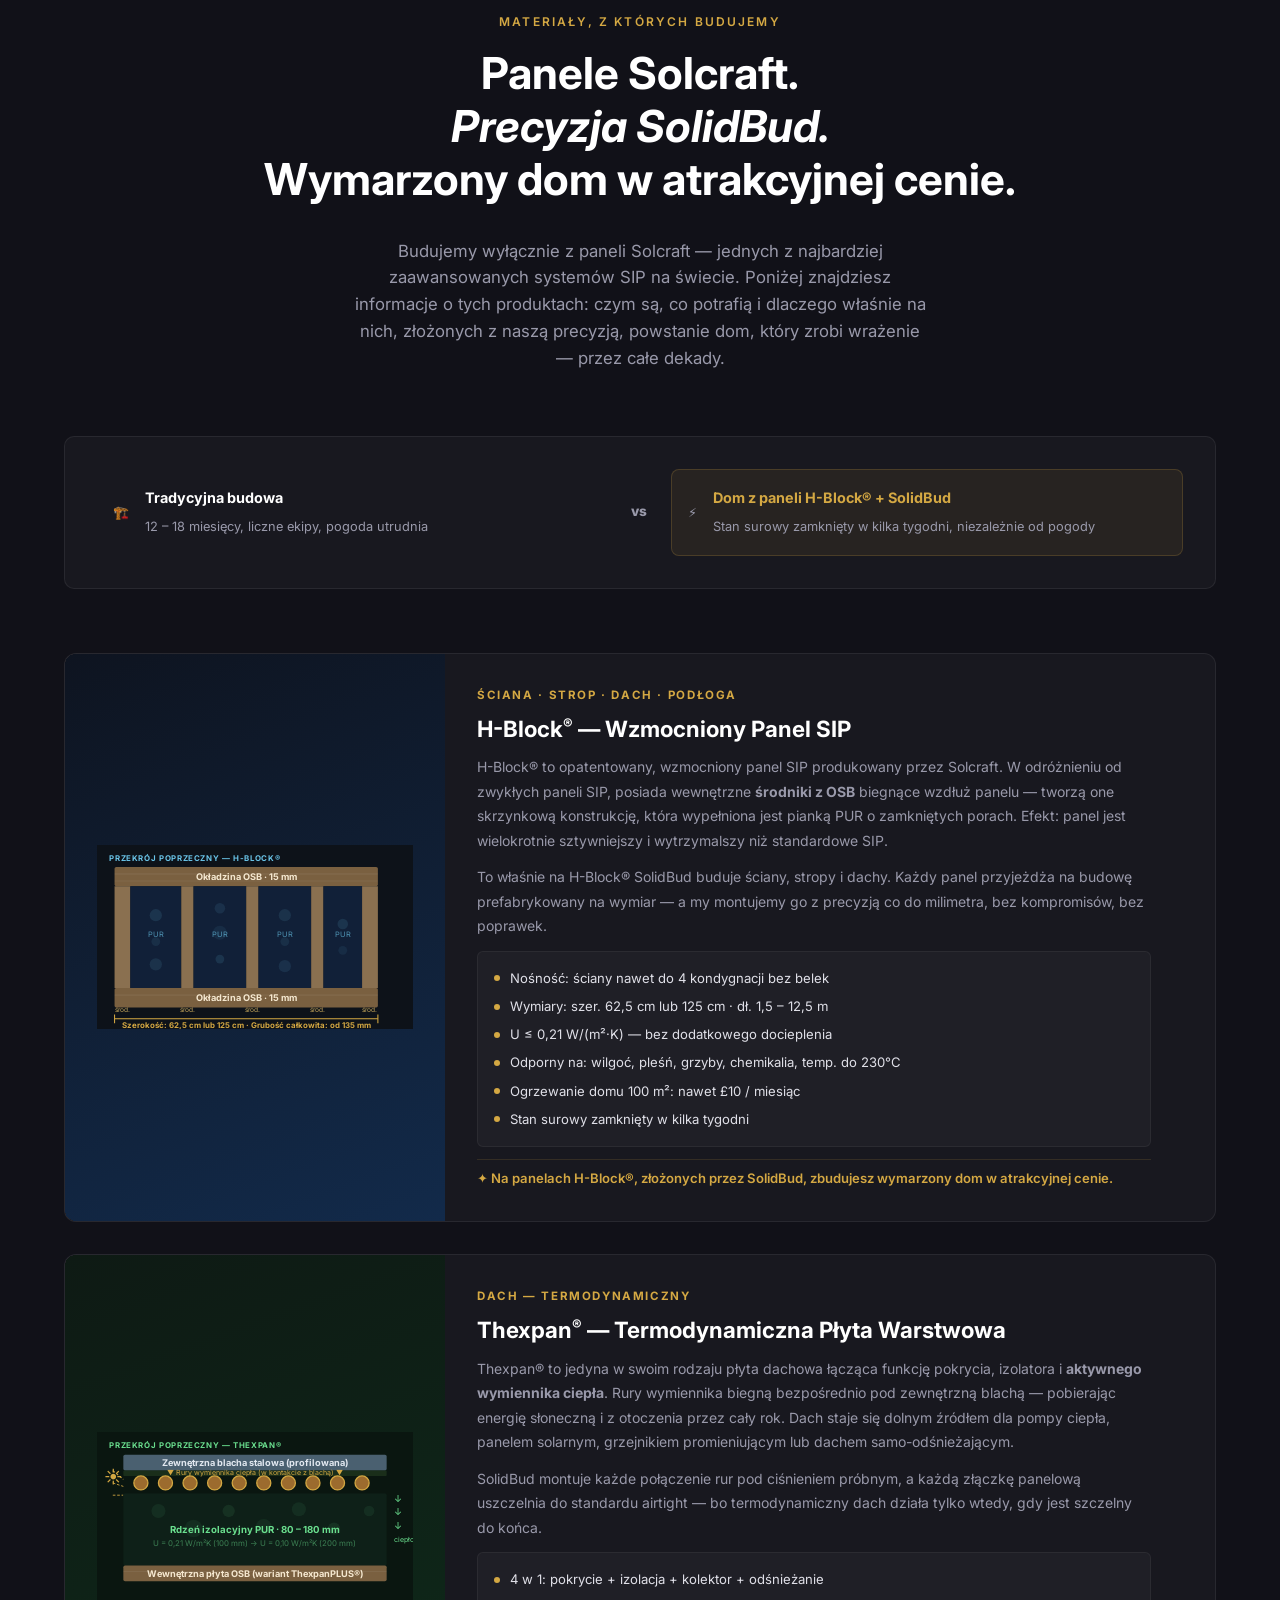
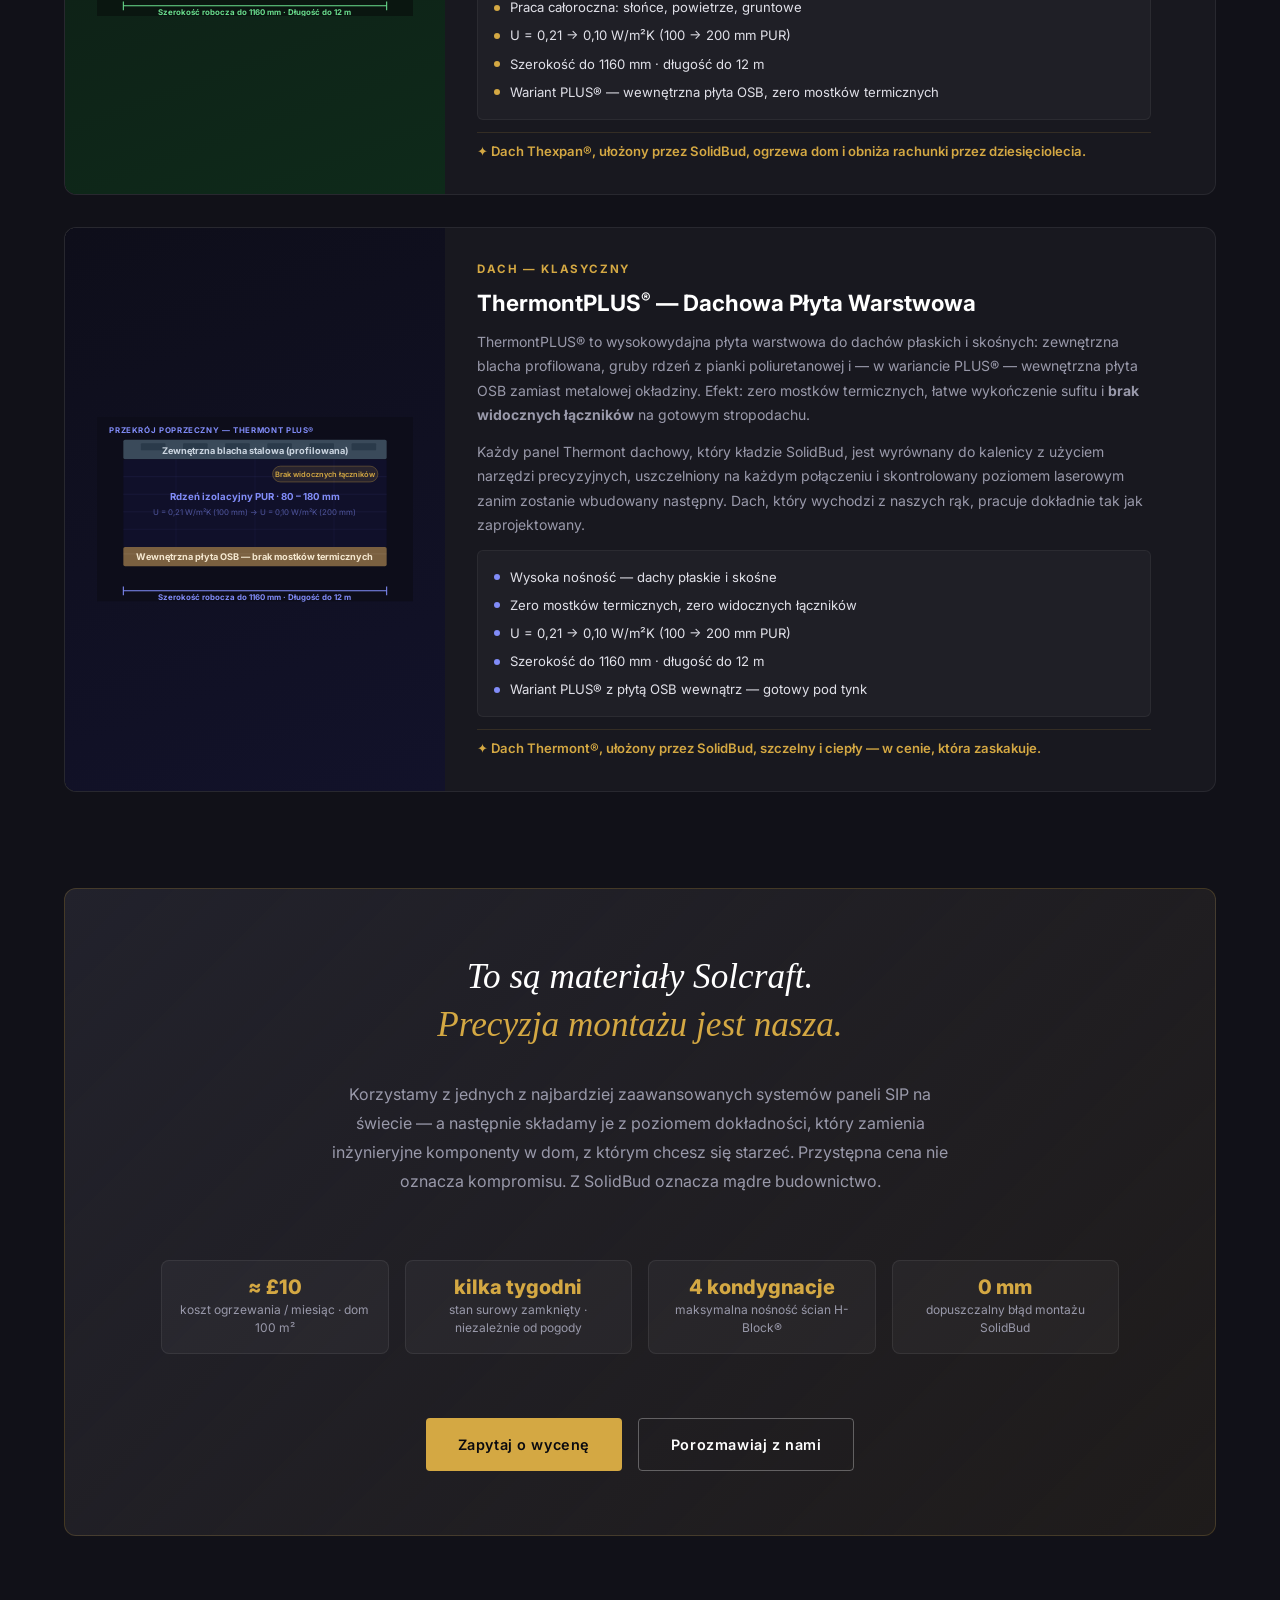
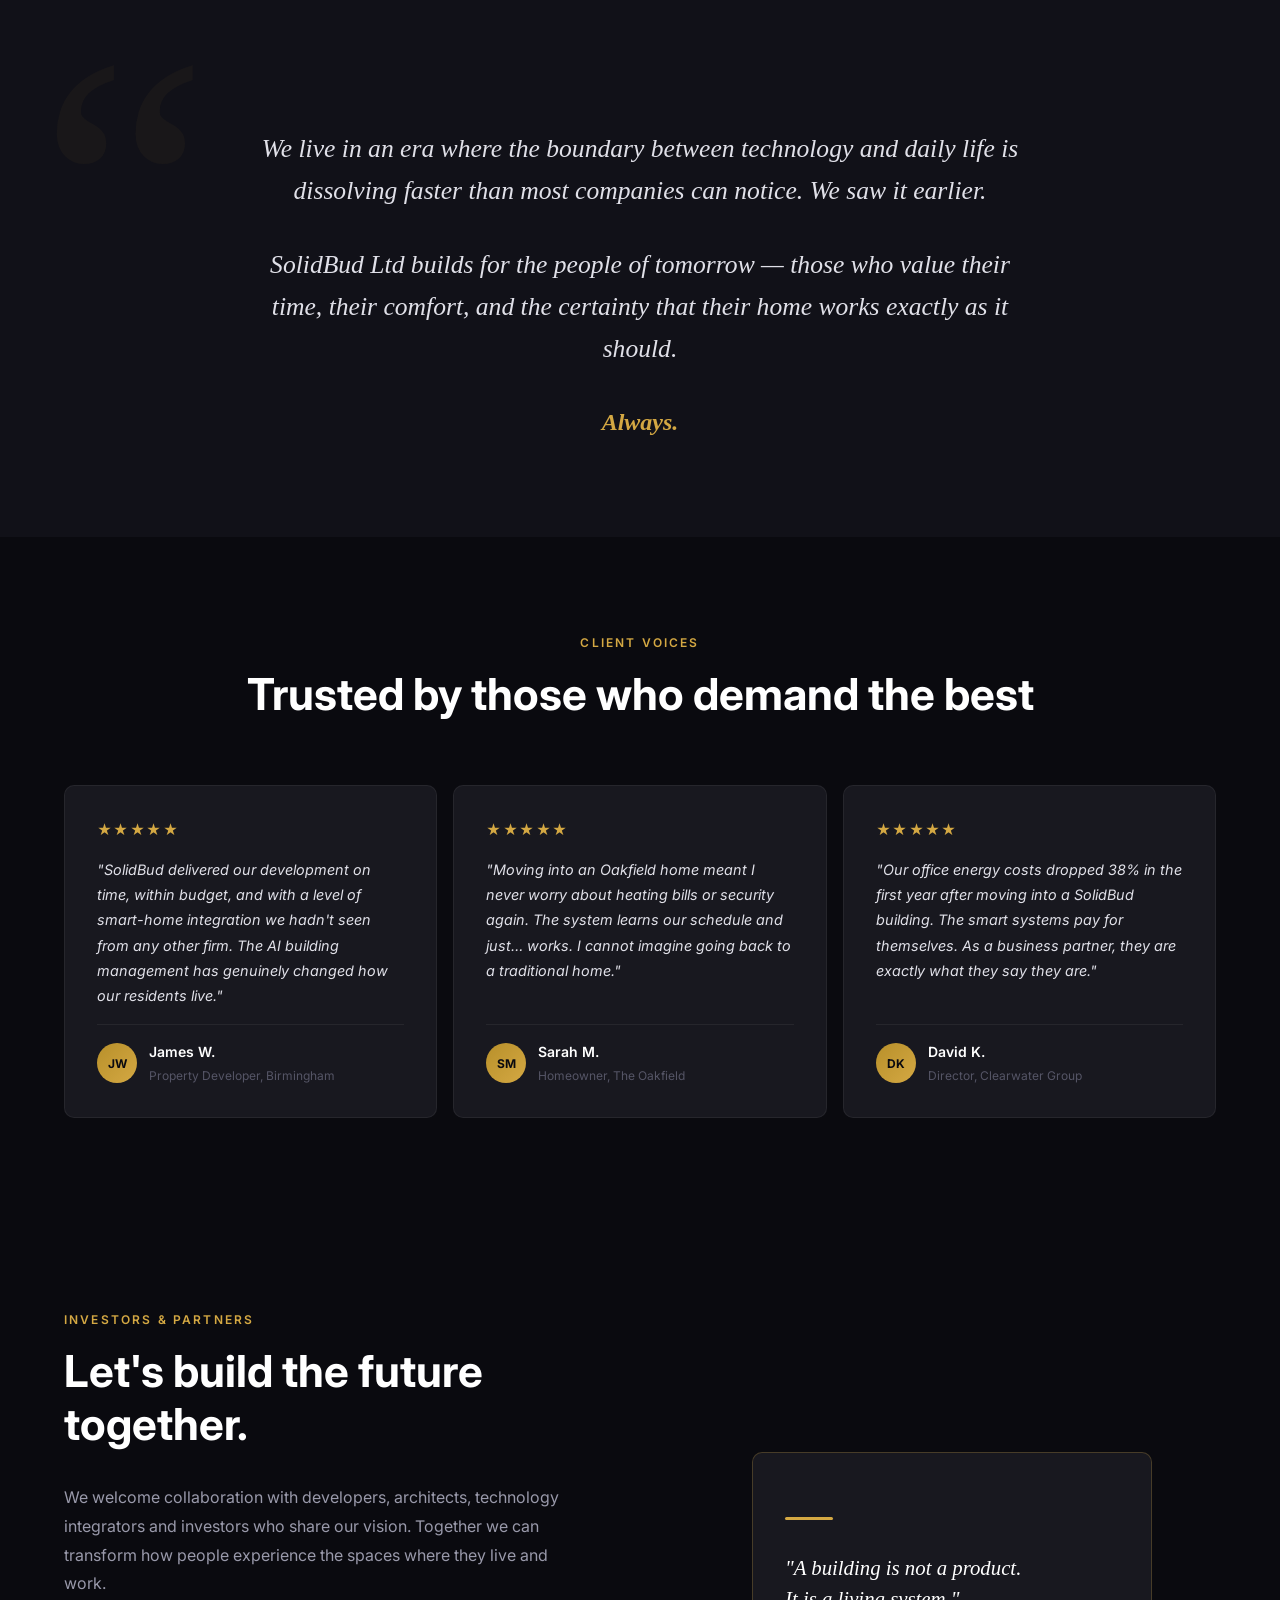
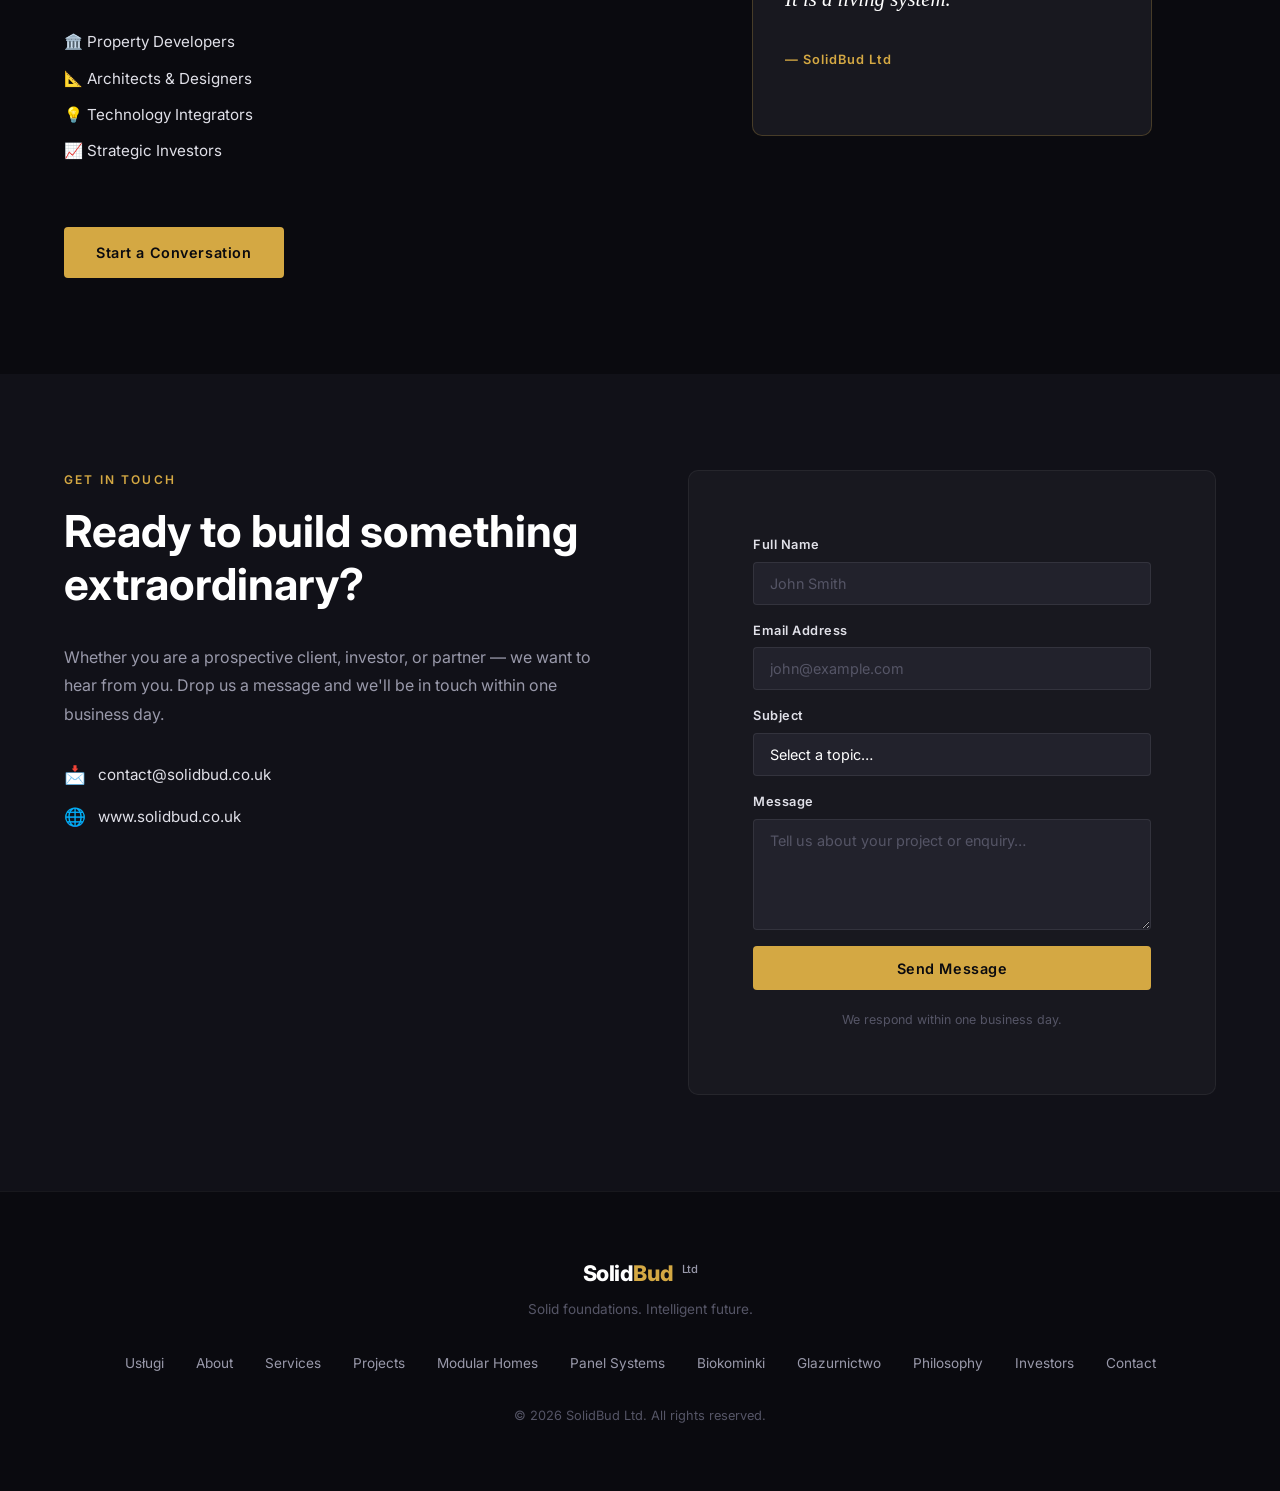
==== commit b220a012: "merge SIP service cards into one combined card Agent-Logs-Url: https://github.com/solidbudltd/studio" ====
--- a/index.html
+++ b/index.html
@@ -195,8 +195,8 @@
             <div class="service-icon">🏠</div>
             <h3 class="service-title">Domy Modułowe SIP</h3>
             <p class="service-text">
-              Energooszczędne domy z paneli SIP — precyzyjne, szybkie
-              w&nbsp;montażu i znakomicie izolowane termicznie.
+              Energooszczędne domy z paneli SIP (H-Block®, Thexpan®, ThermontPLUS®) —
+              precyzyjne, szybkie w&nbsp;montażu i znakomicie izolowane termicznie.
             </p>
             <span class="service-link">Dowiedz się więcej →</span>
           </a>
@@ -219,16 +219,6 @@
               naturalnego — łazienki, kuchnie, tarasy.
             </p>
             <span class="service-link">Zobacz ofertę →</span>
-          </a>
-
-          <a href="#modular" class="service-card">
-            <div class="service-icon">🧱</div>
-            <h3 class="service-title">Systemy Panelowe</h3>
-            <p class="service-text">
-              H-Block®, Thexpan® i ThermontPLUS® — zaawansowane systemy
-              ścian i dachów dla budownictwa komercyjnego i mieszkaniowego.
-            </p>
-            <span class="service-link">Porównaj systemy →</span>
           </a>
 
         </div>
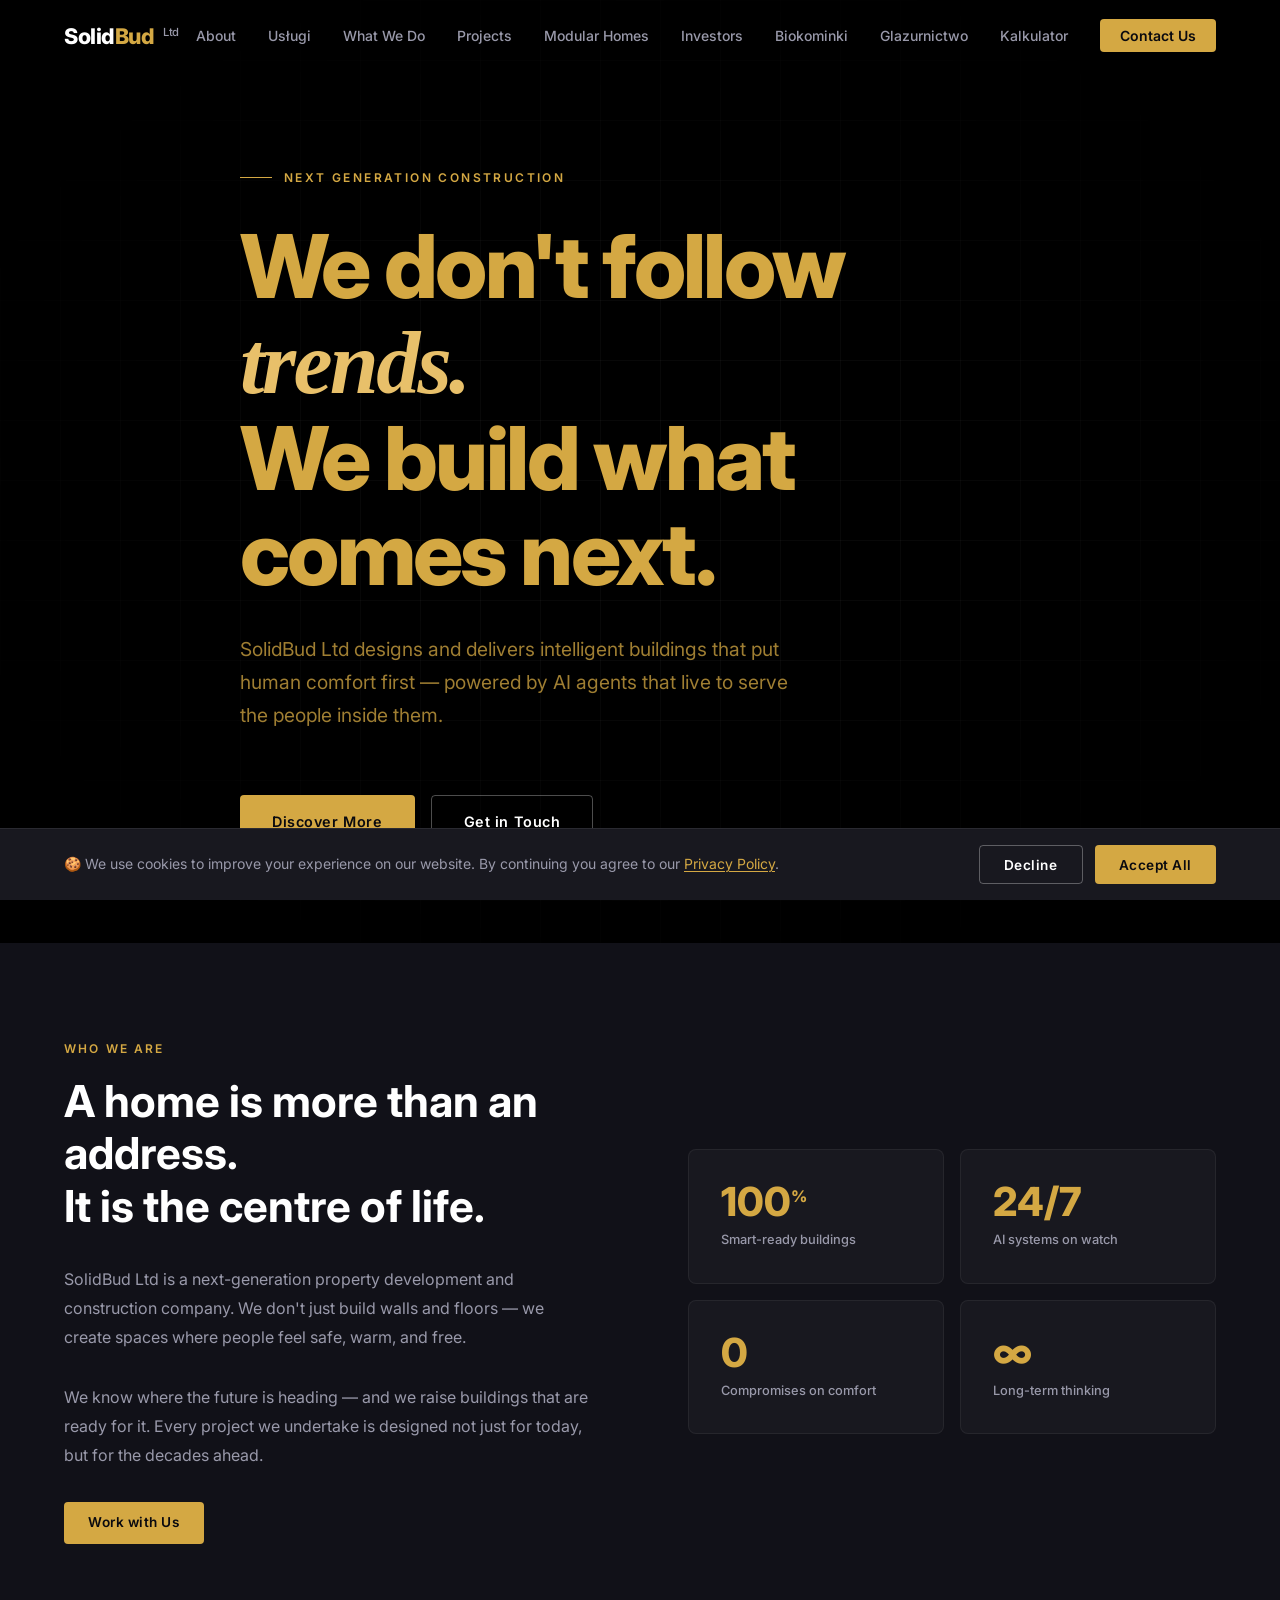
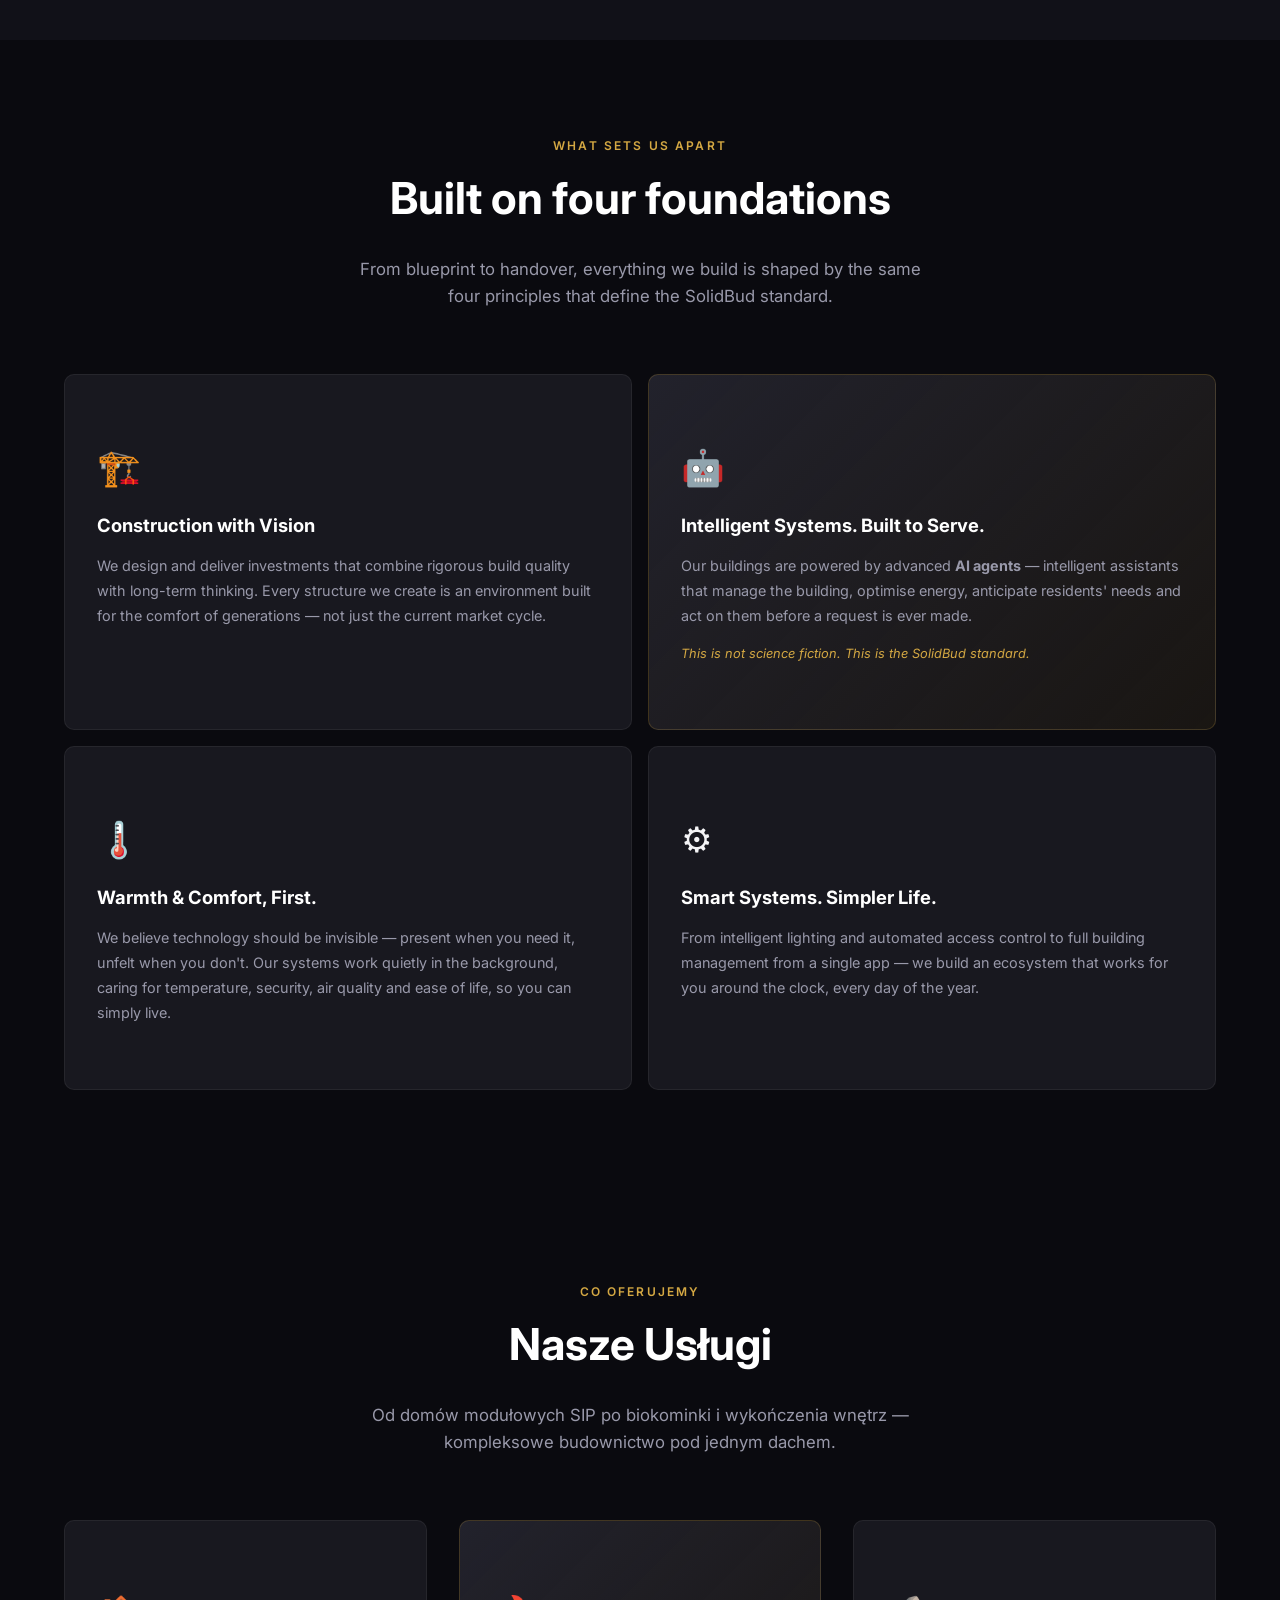
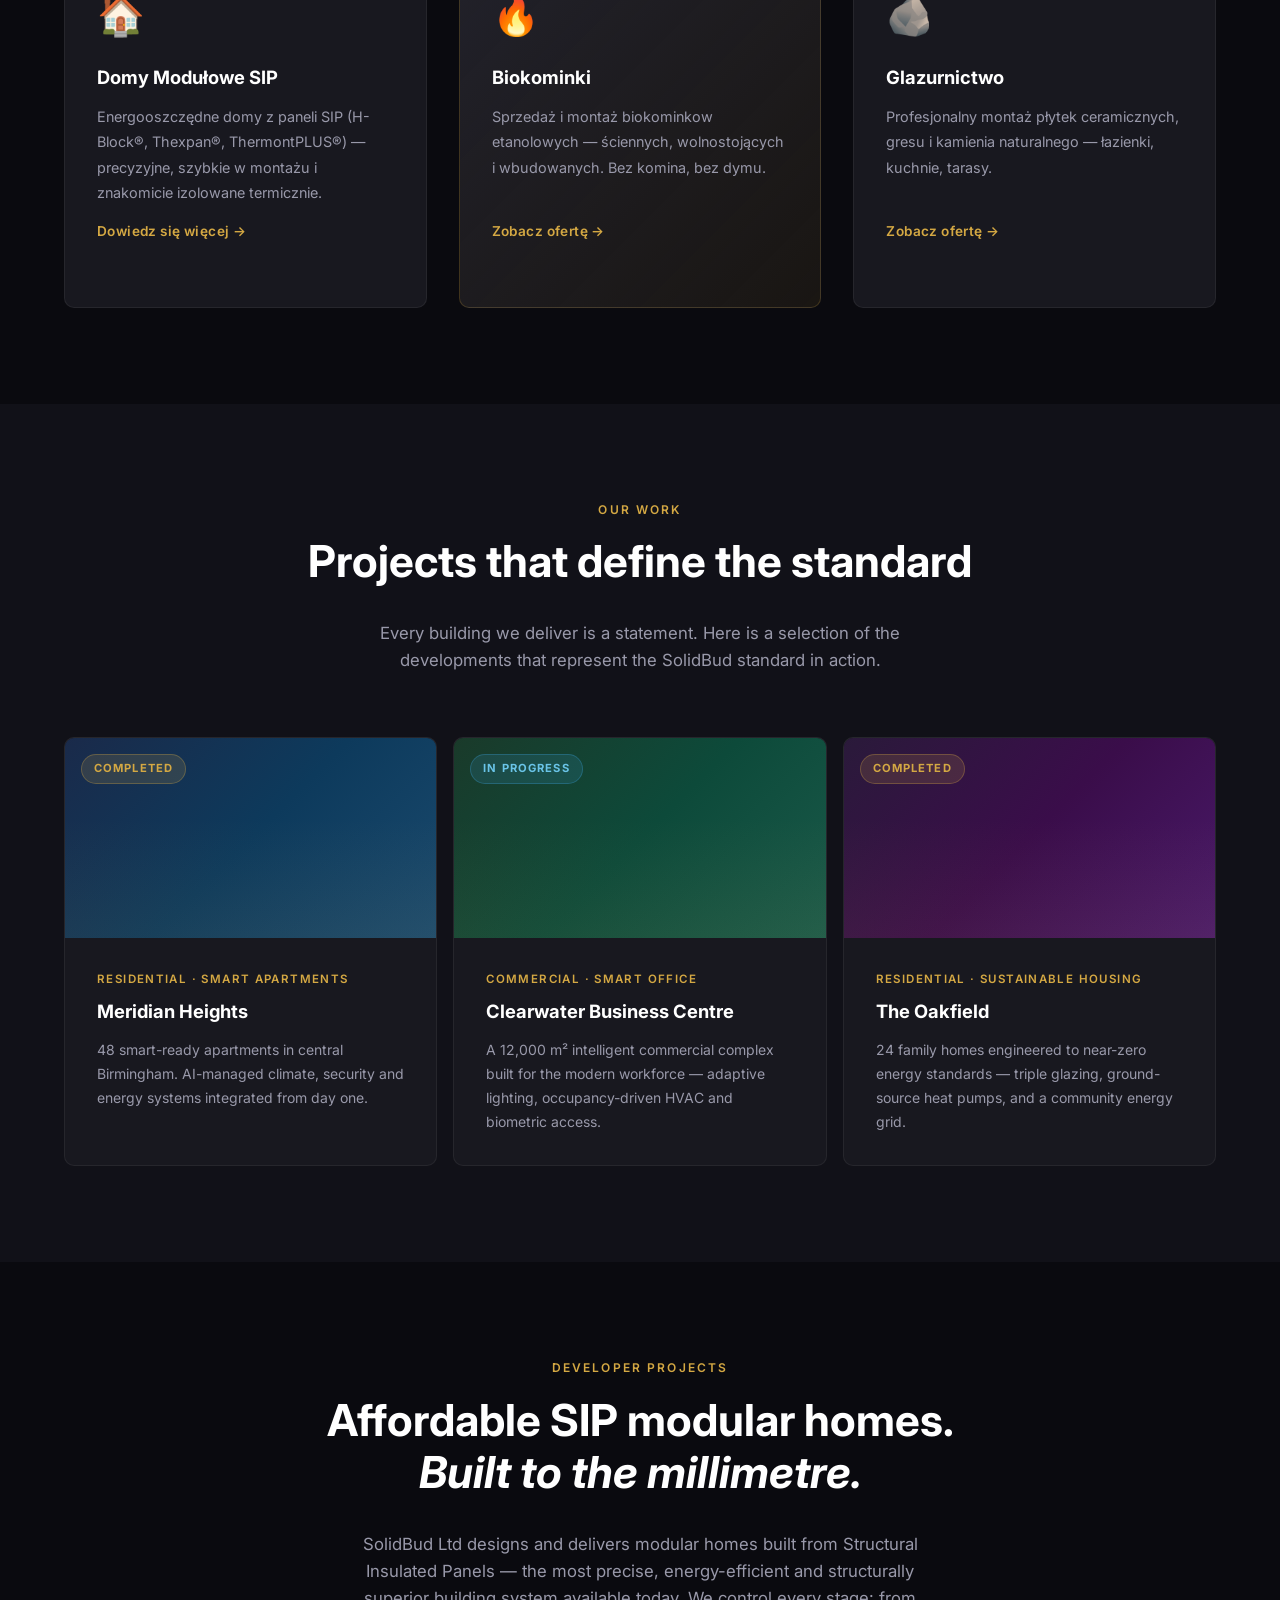
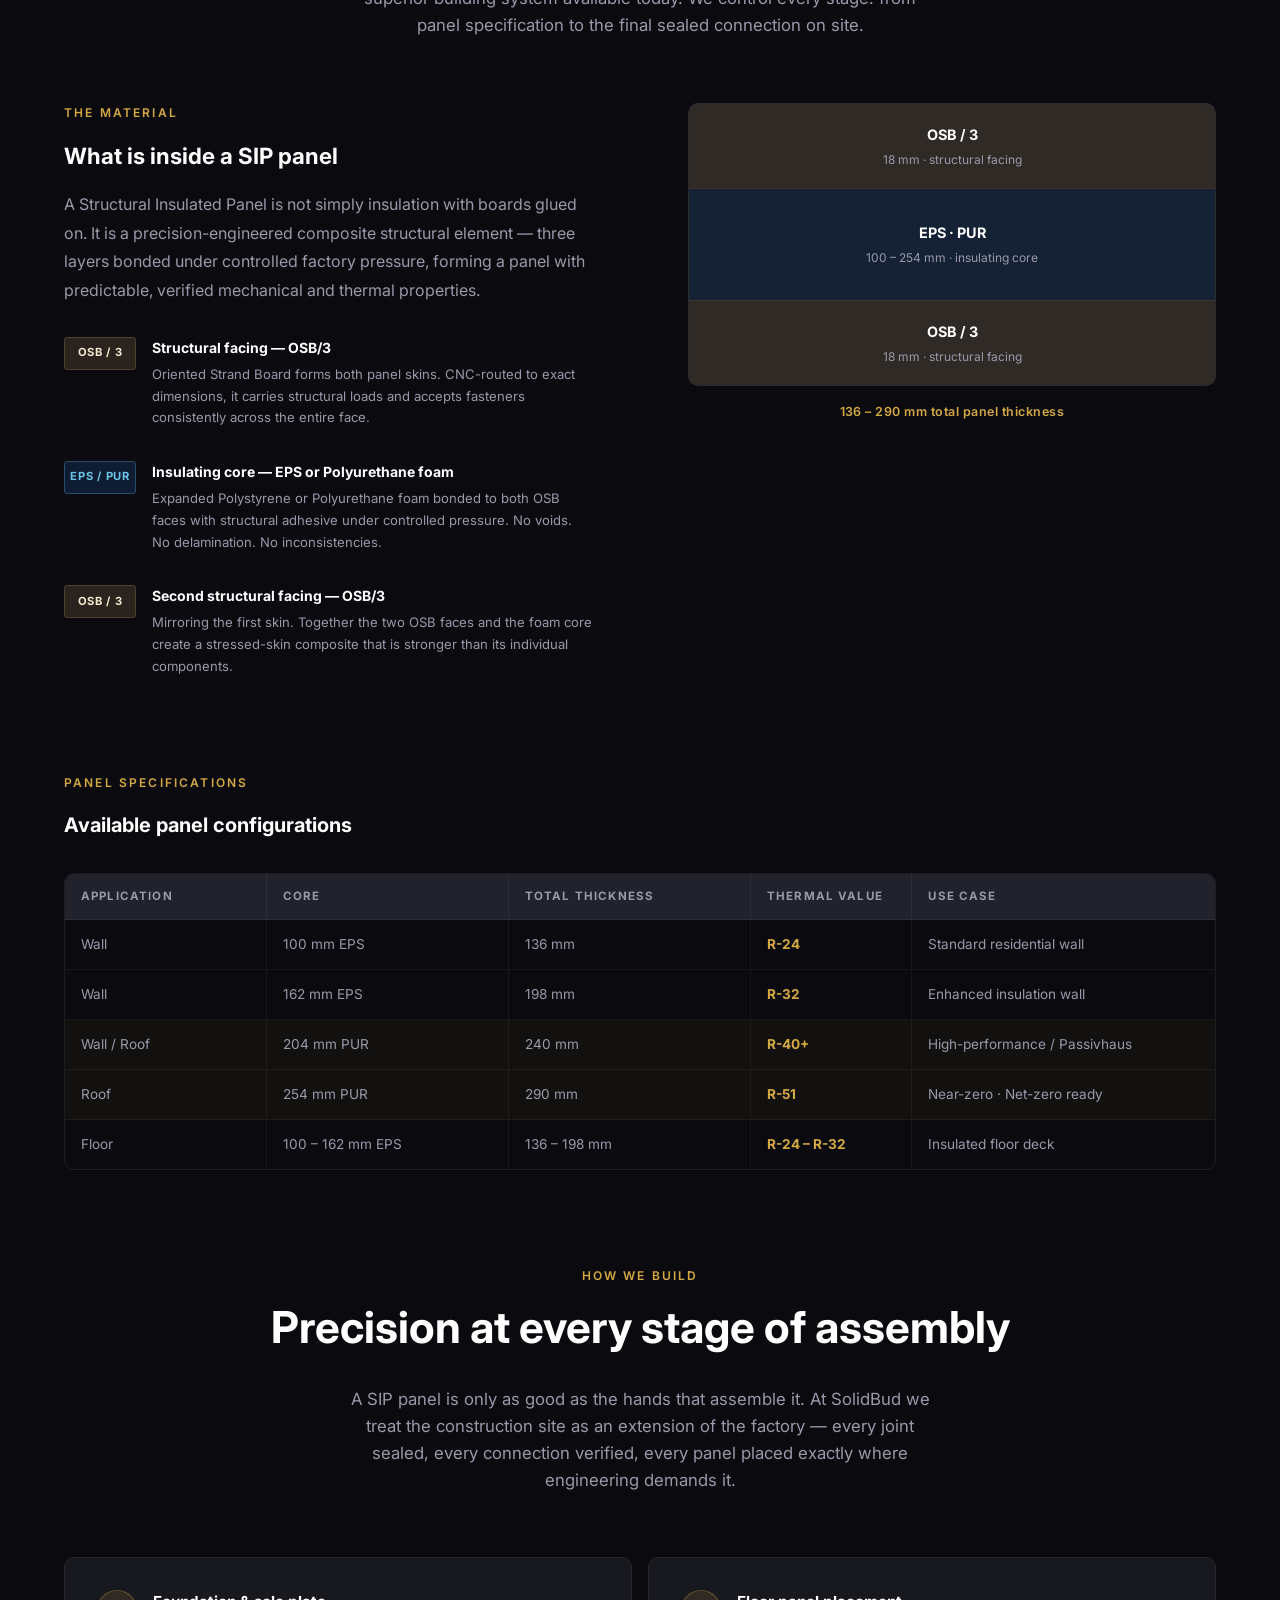
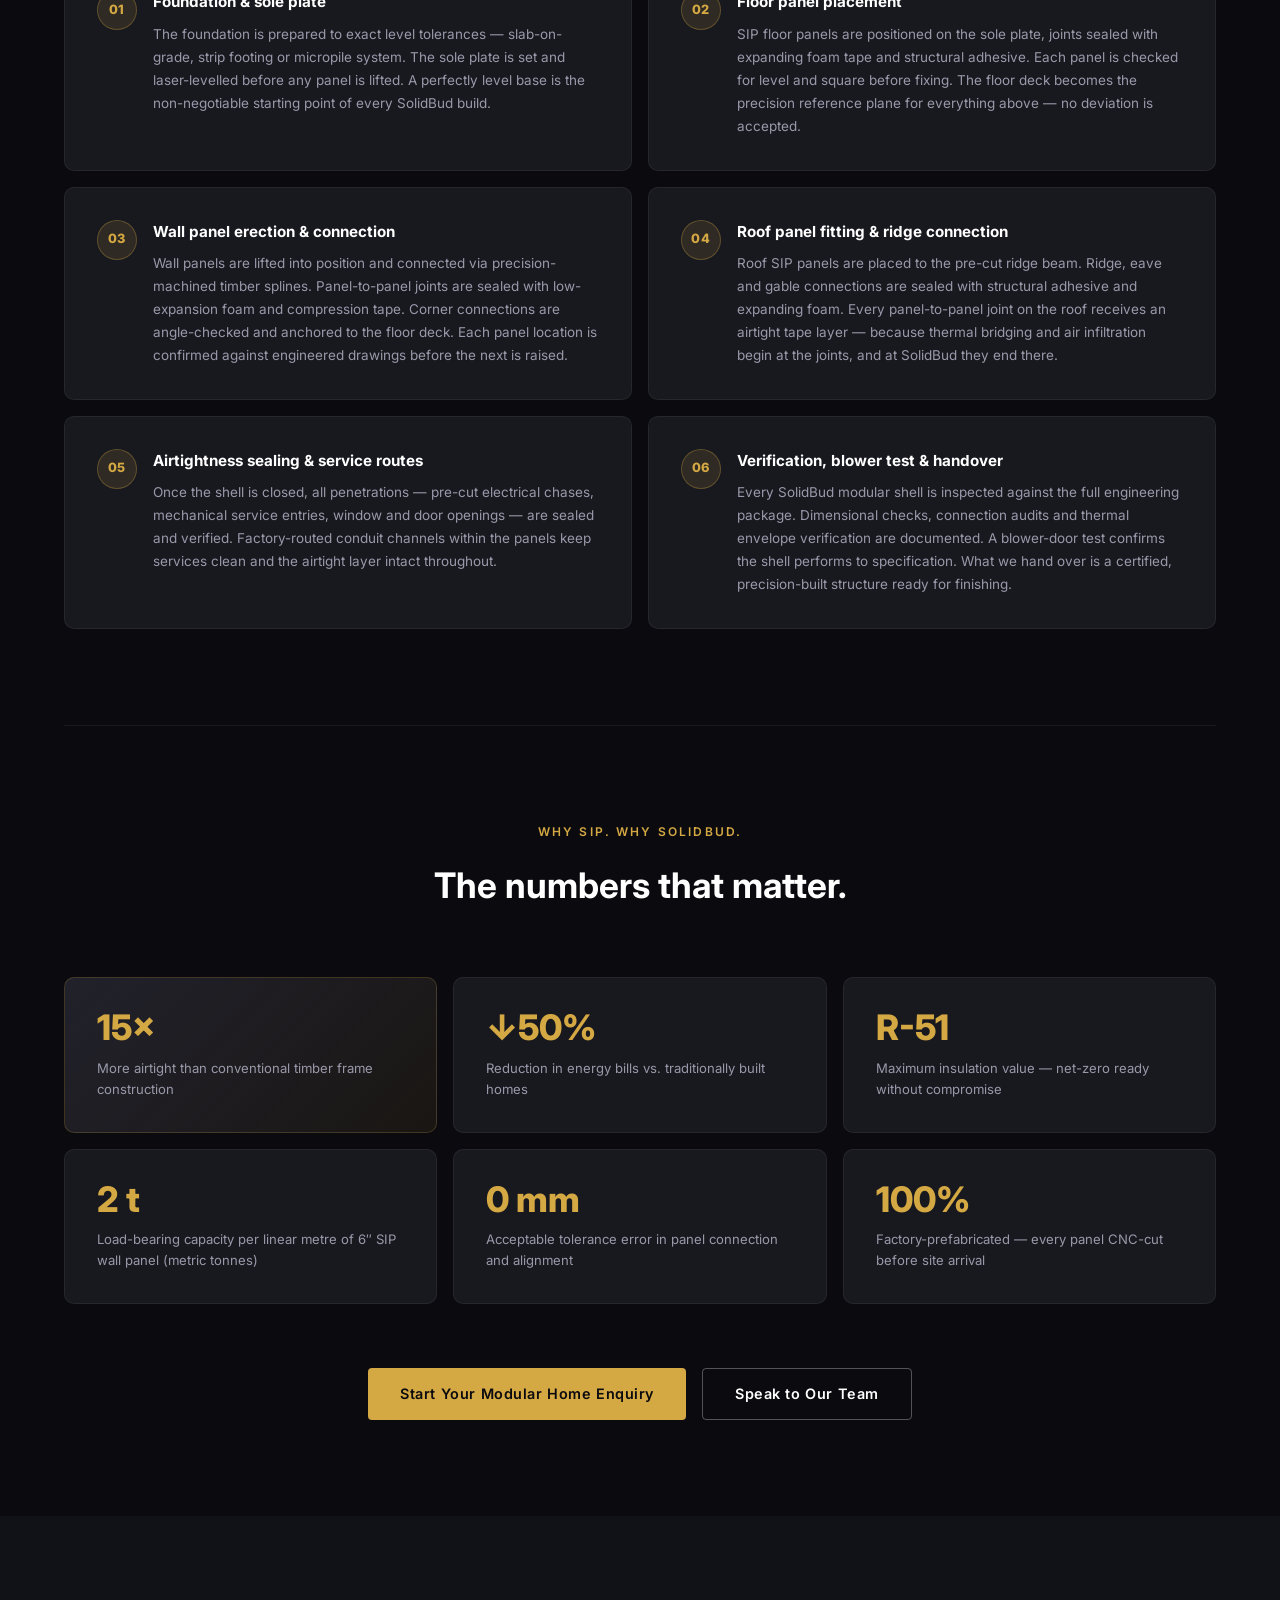
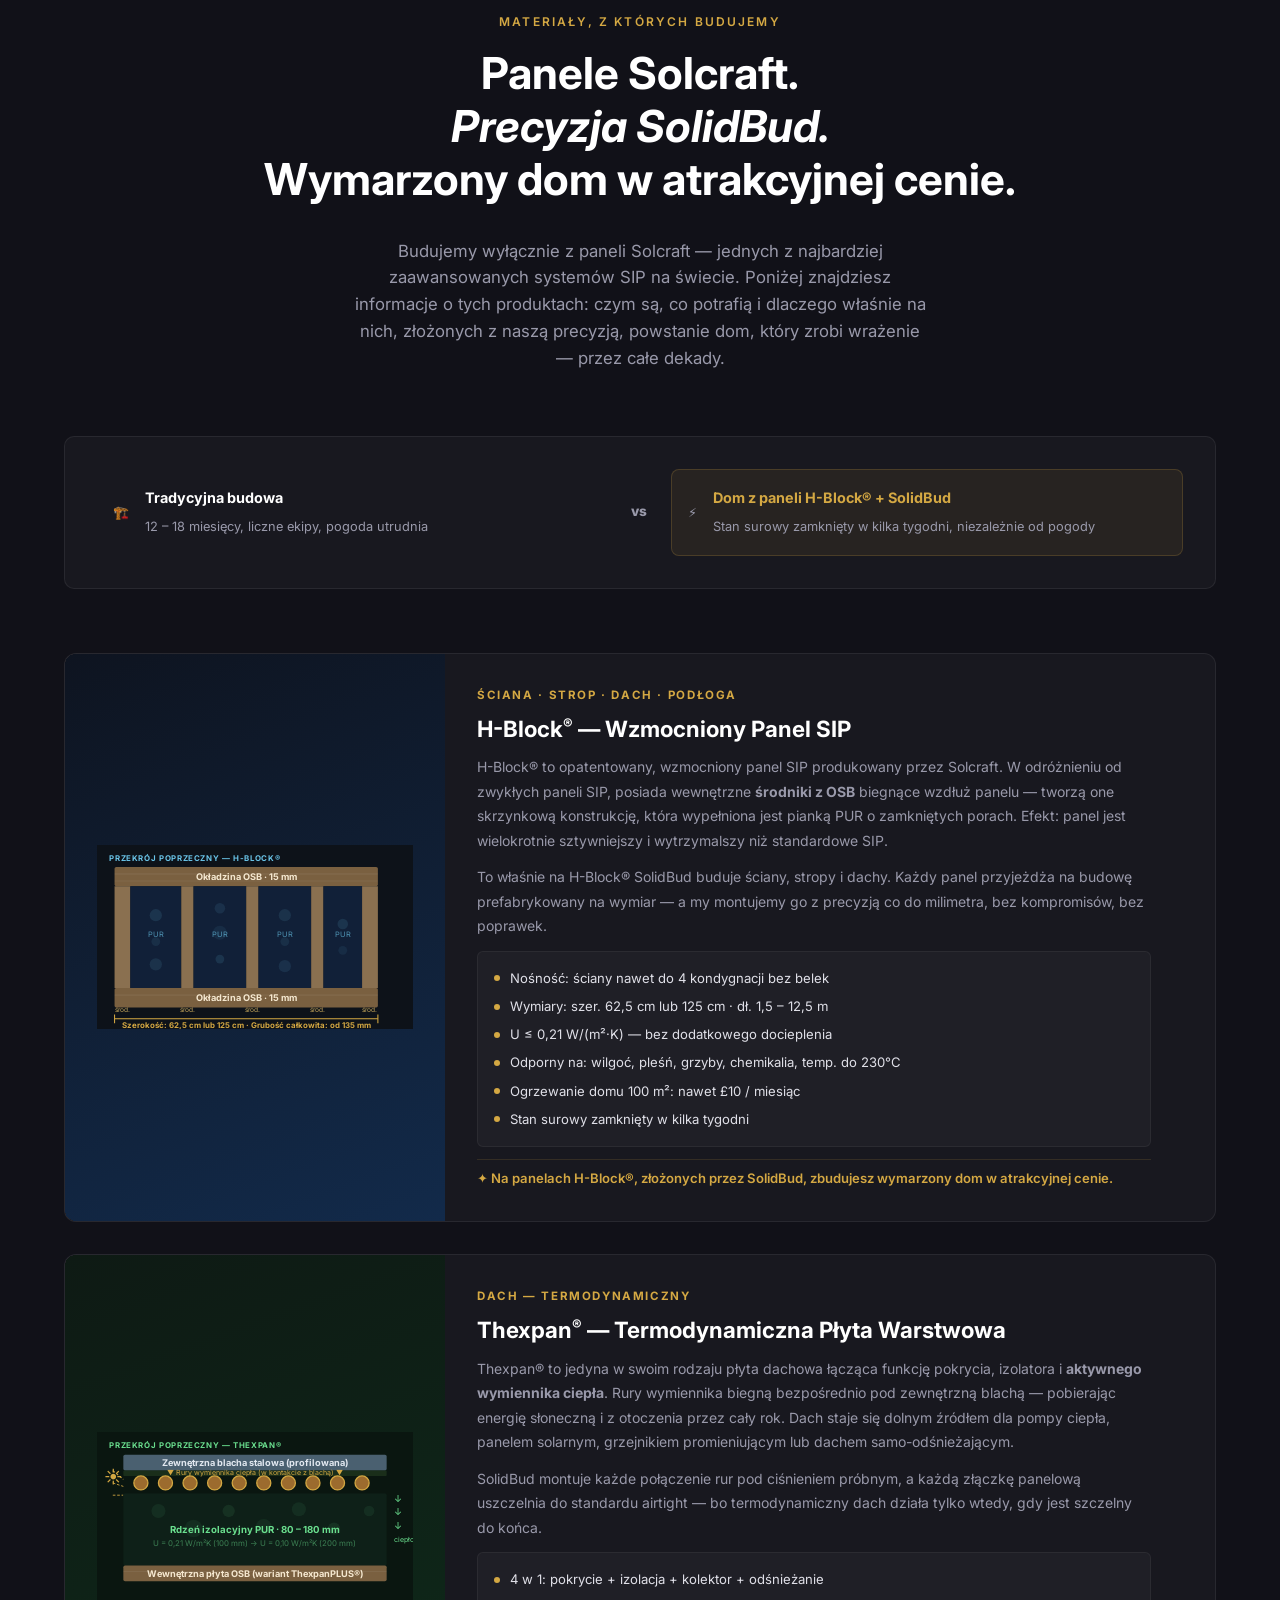
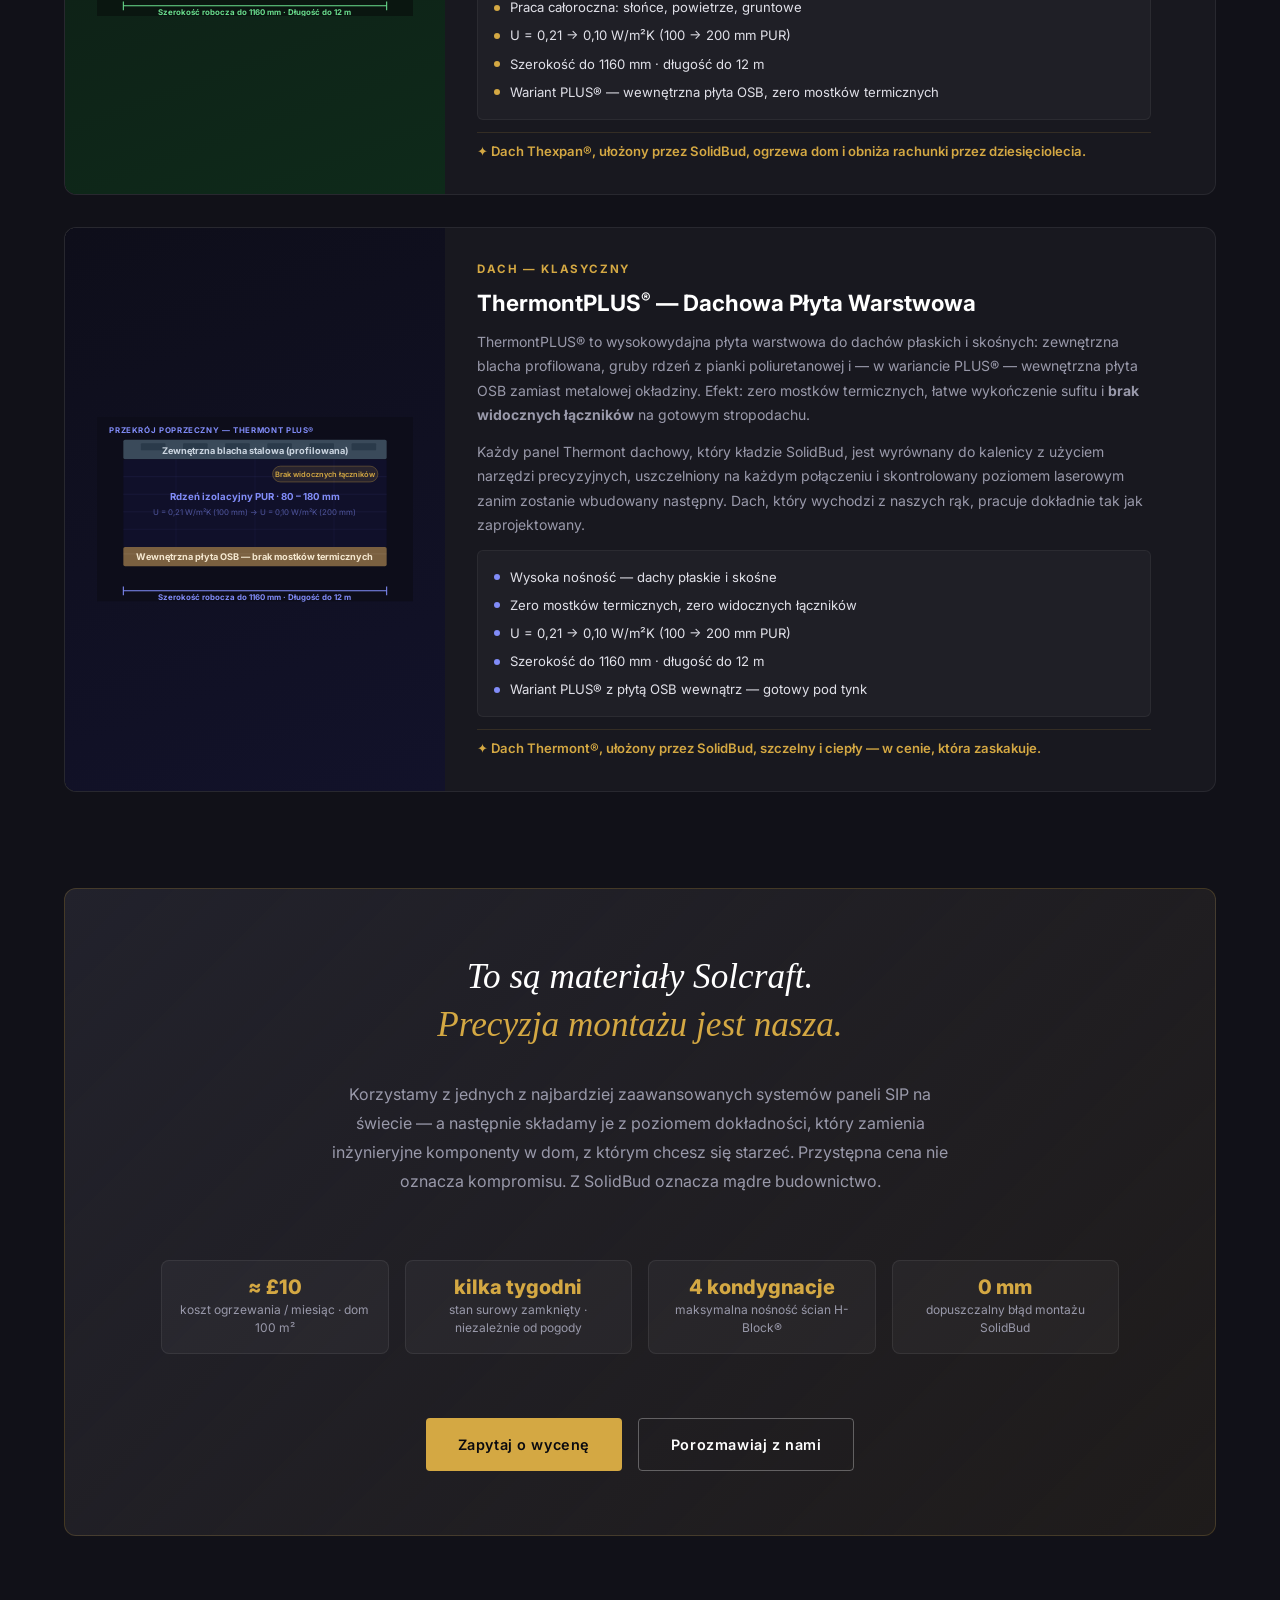
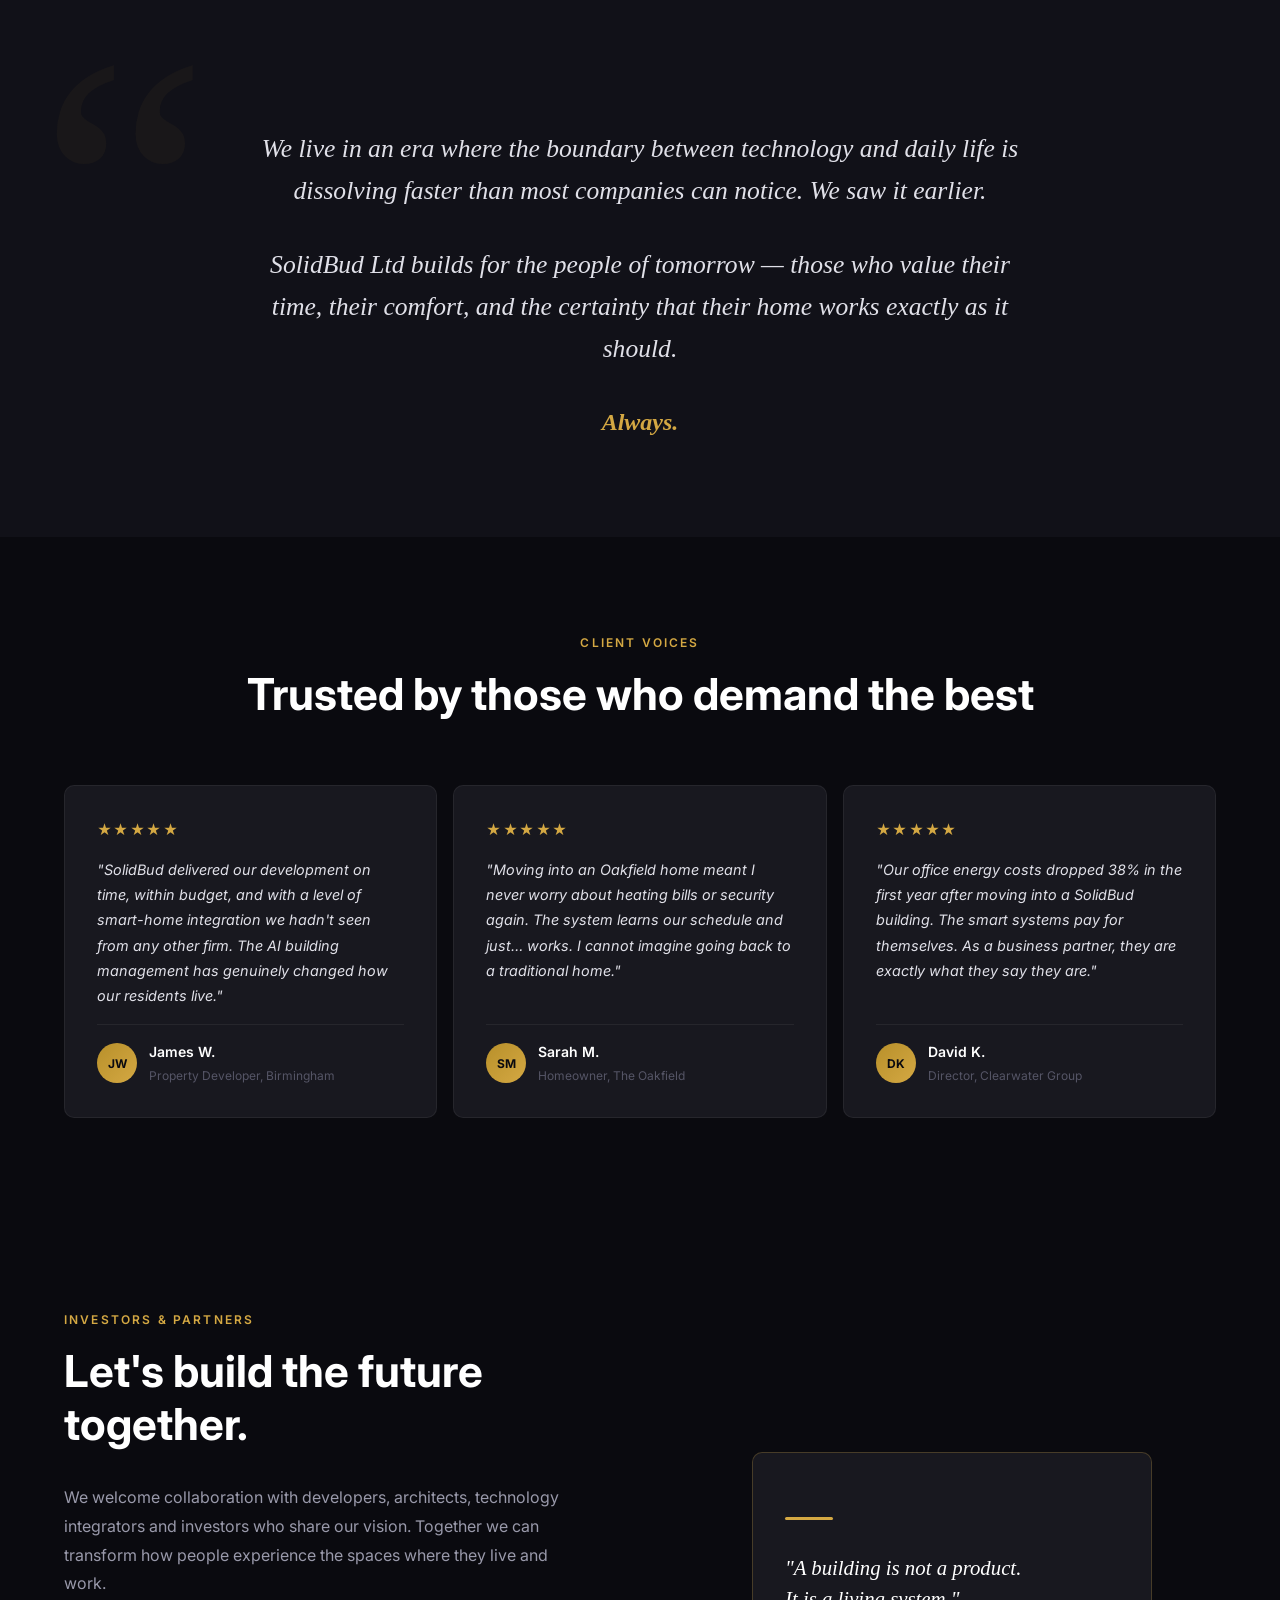
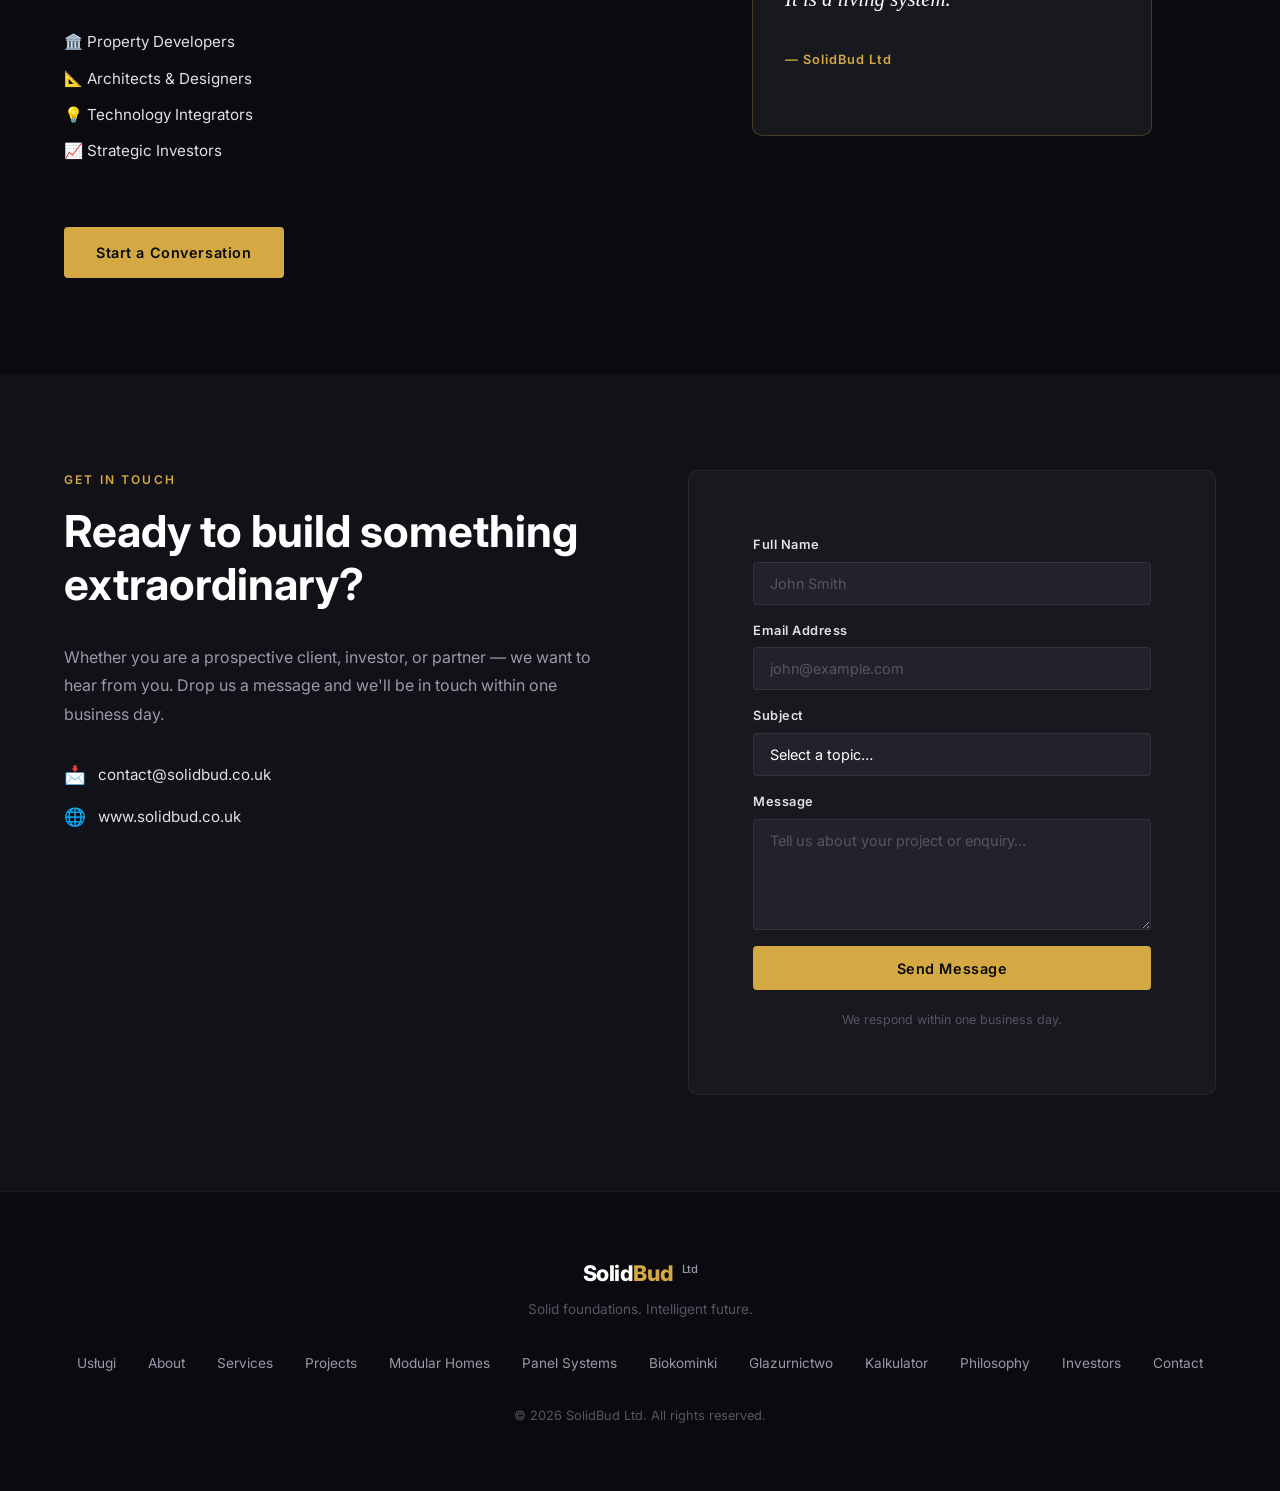
==== commit b32a9abc: "Add price calculator (kalkulator wyceny) with 10 services Agent-Logs-Url: https://github.com/solidbu" ====
--- a/index.html
+++ b/index.html
@@ -40,6 +40,7 @@
         <li><a href="#investors">Investors</a></li>
         <li><a href="kominki.html">Biokominki</a></li>
         <li><a href="glazurnictwo.html">Glazurnictwo</a></li>
+        <li><a href="kalkulator.html">Kalkulator</a></li>
         <li><a href="#contact" class="nav-cta">Contact Us</a></li>
       </ul>
       <button class="nav-toggle" id="nav-toggle" aria-label="Toggle navigation" aria-expanded="false">
@@ -1096,6 +1097,7 @@
         <a href="#panel-systems">Panel Systems</a>
         <a href="kominki.html">Biokominki</a>
         <a href="glazurnictwo.html">Glazurnictwo</a>
+        <a href="kalkulator.html">Kalkulator</a>
         <a href="#philosophy">Philosophy</a>
         <a href="#investors">Investors</a>
         <a href="#contact">Contact</a>
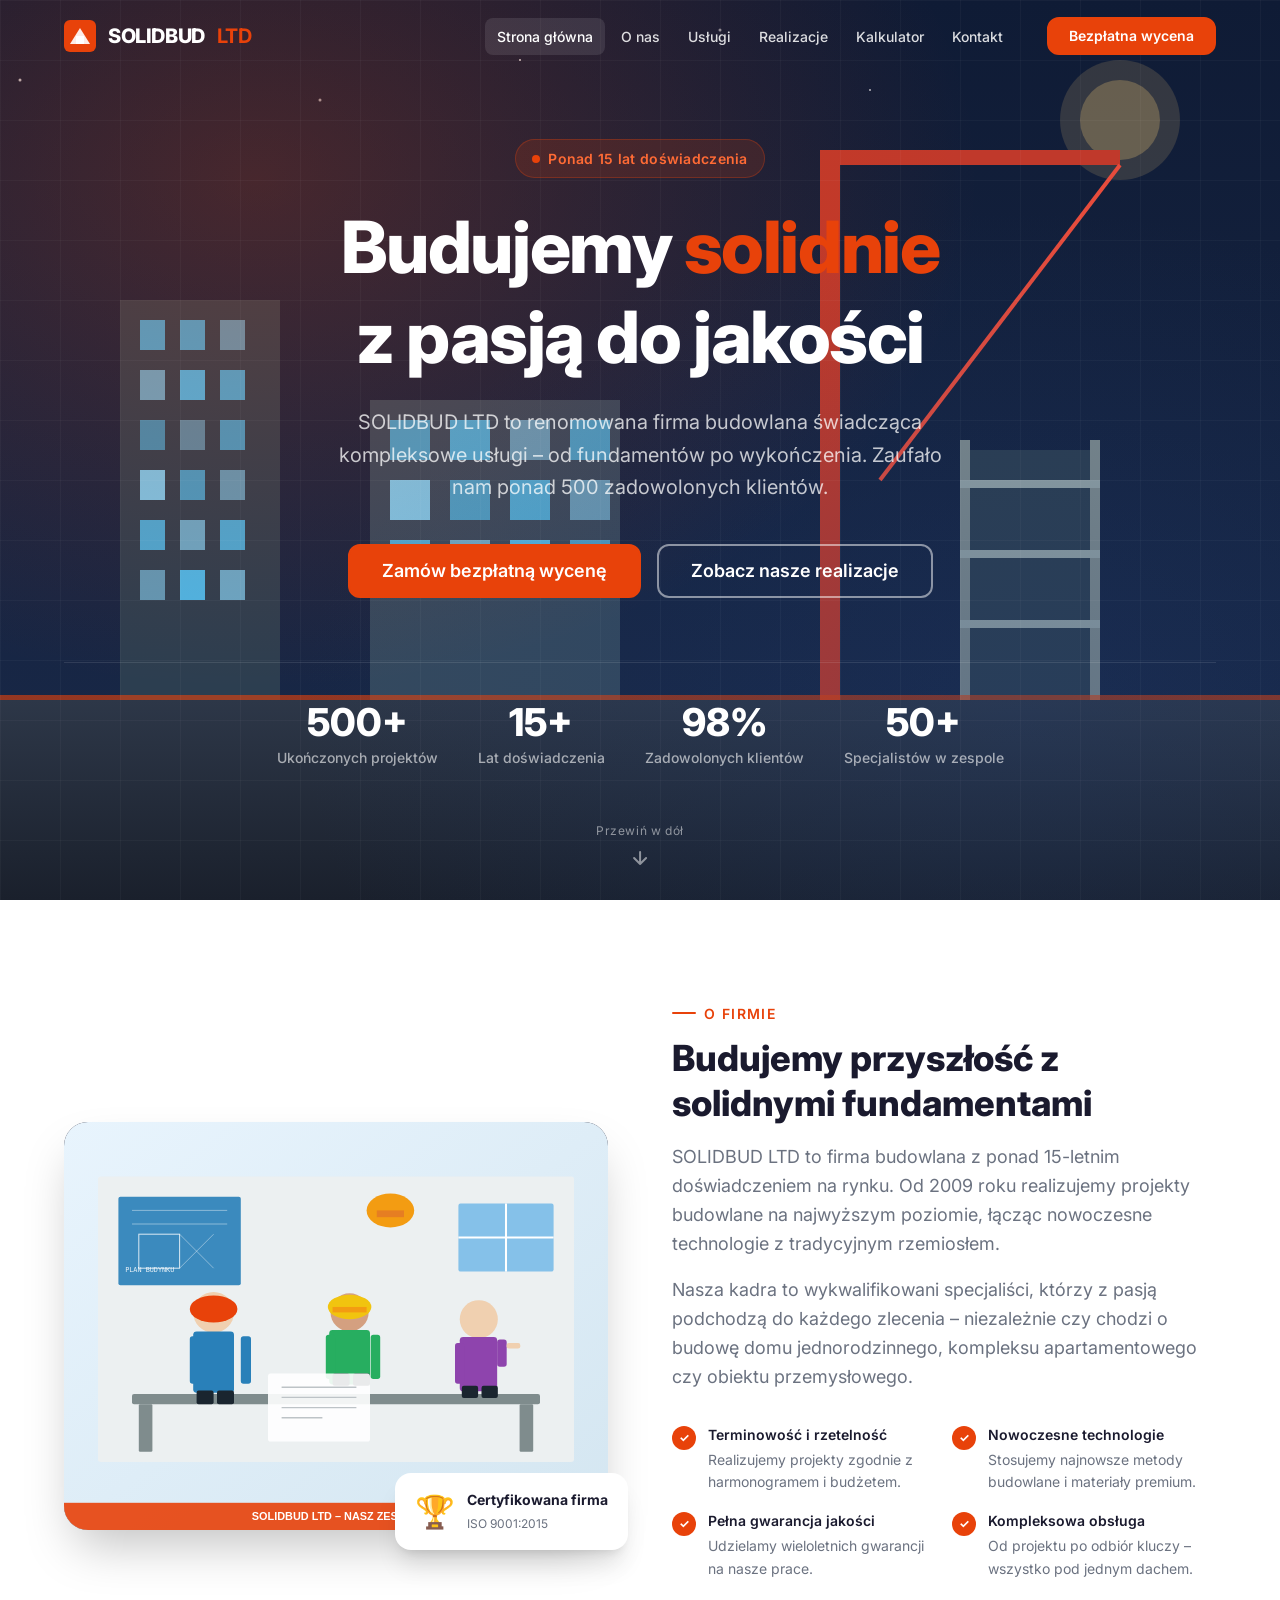
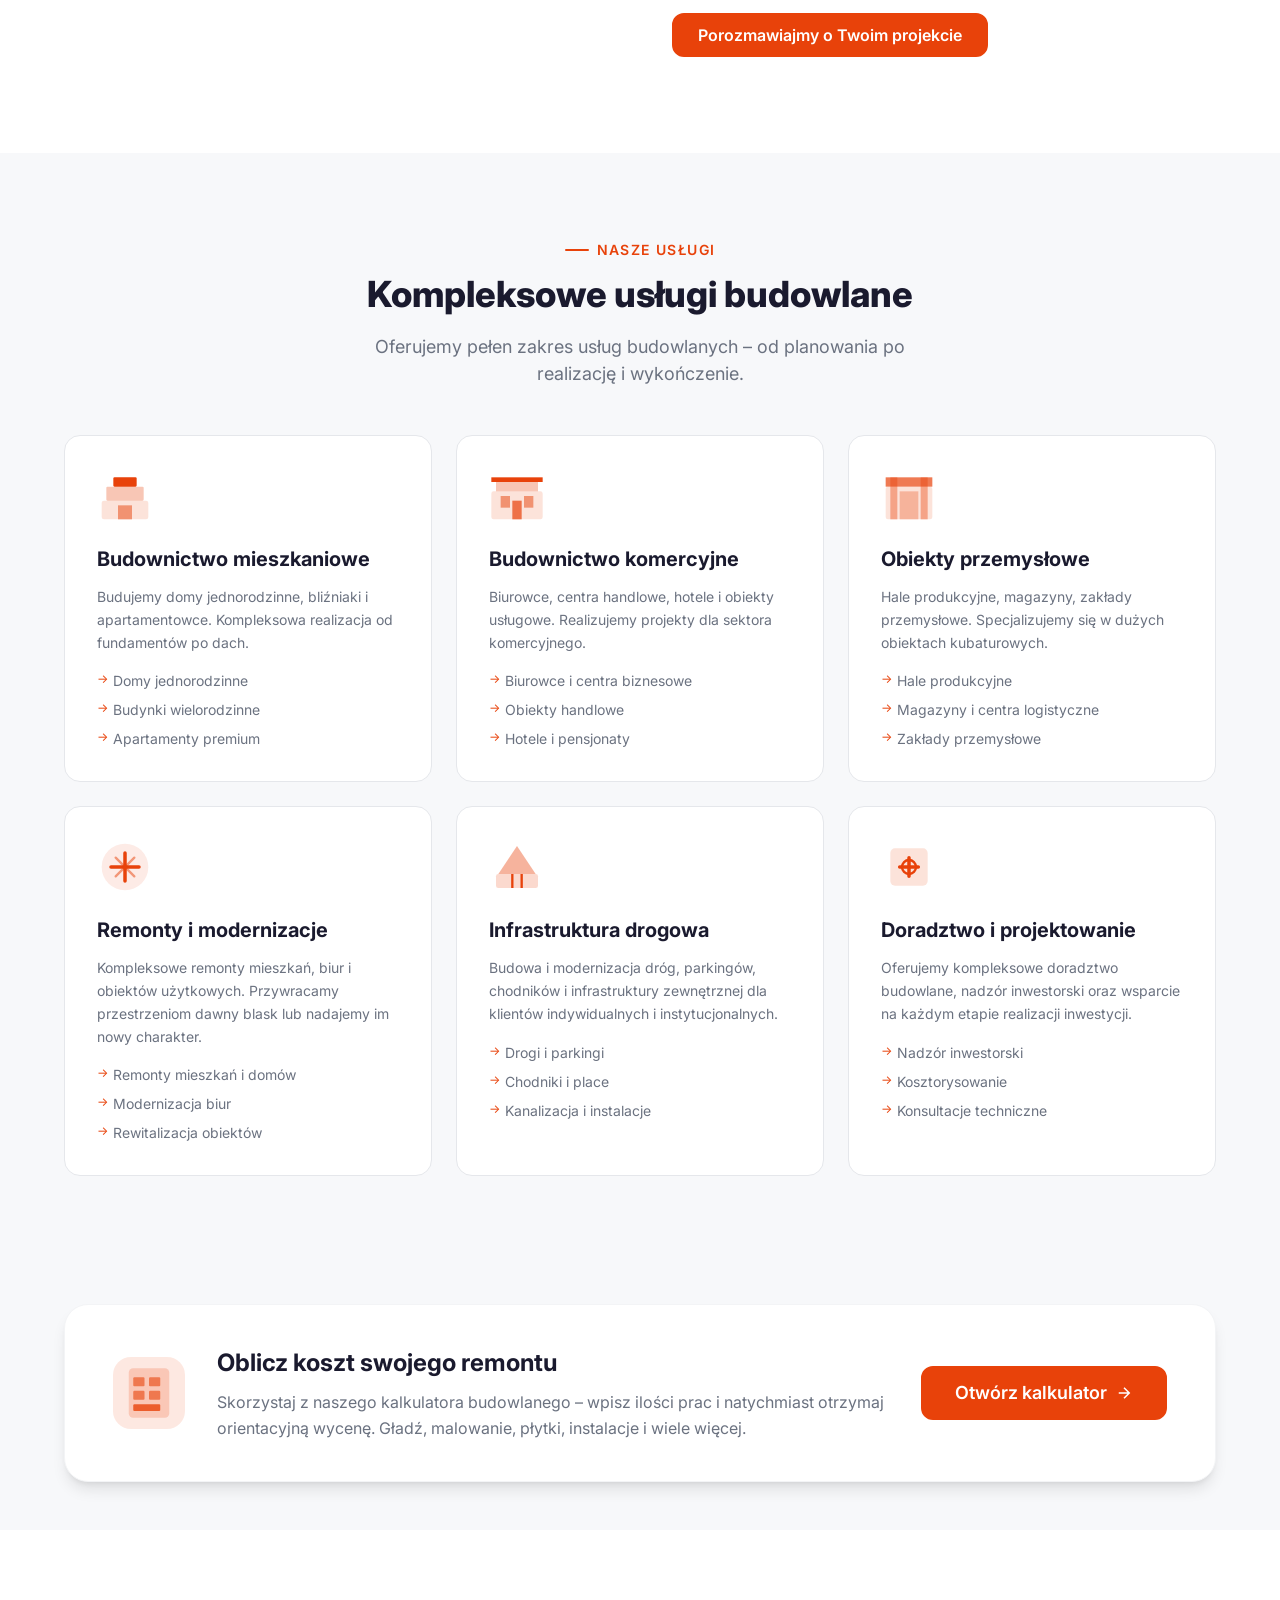
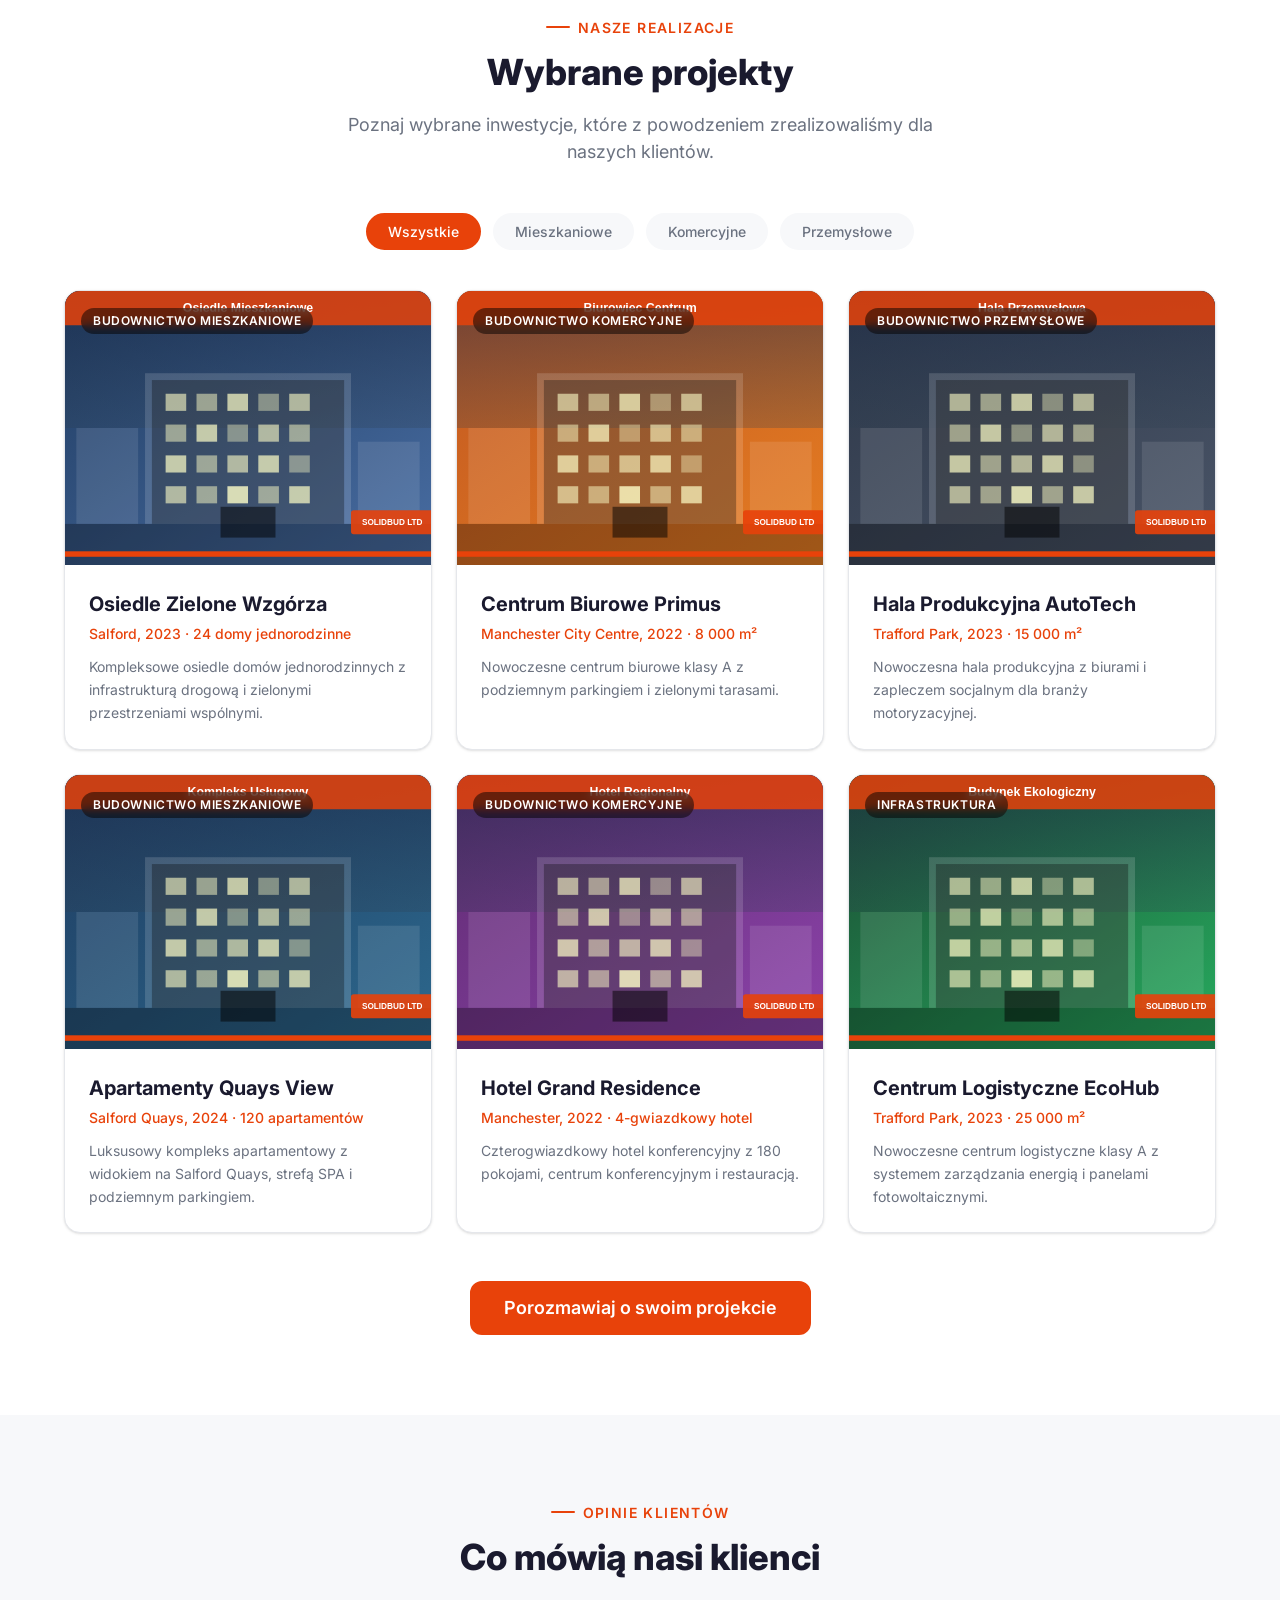
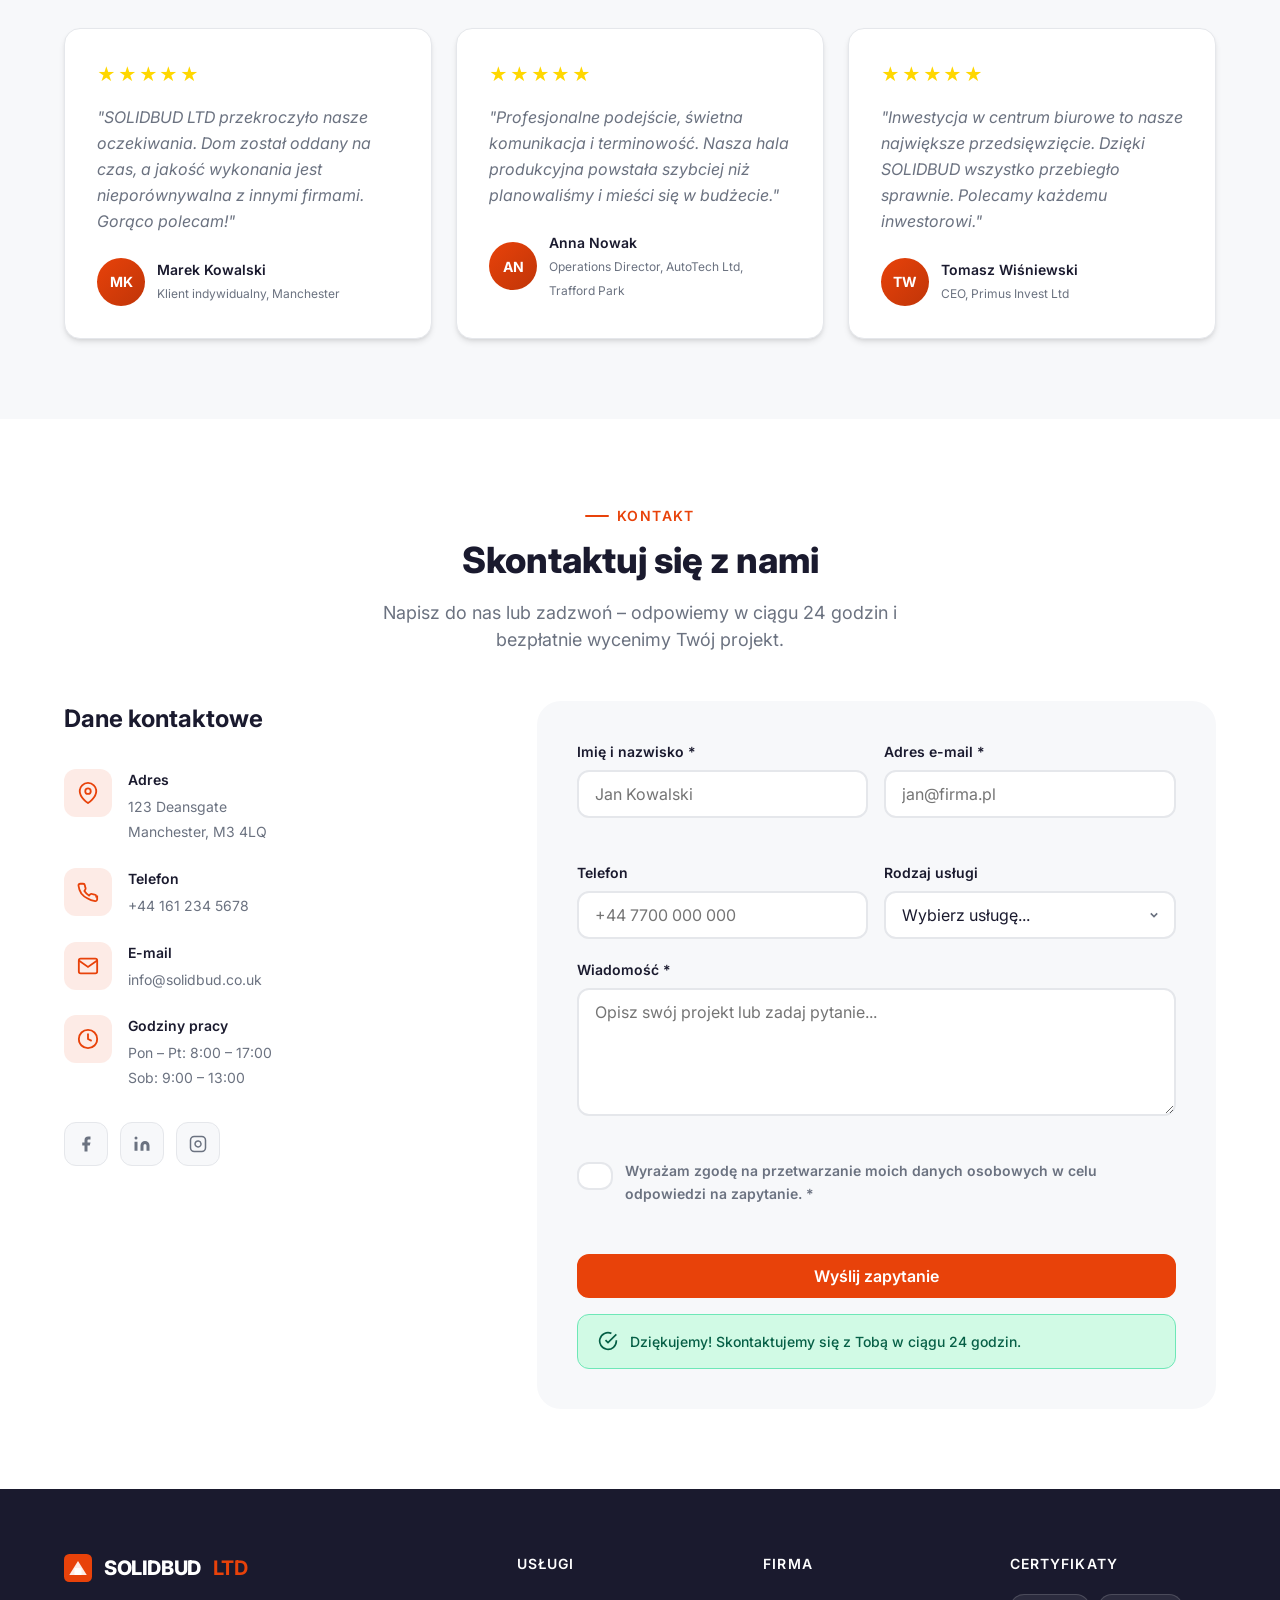
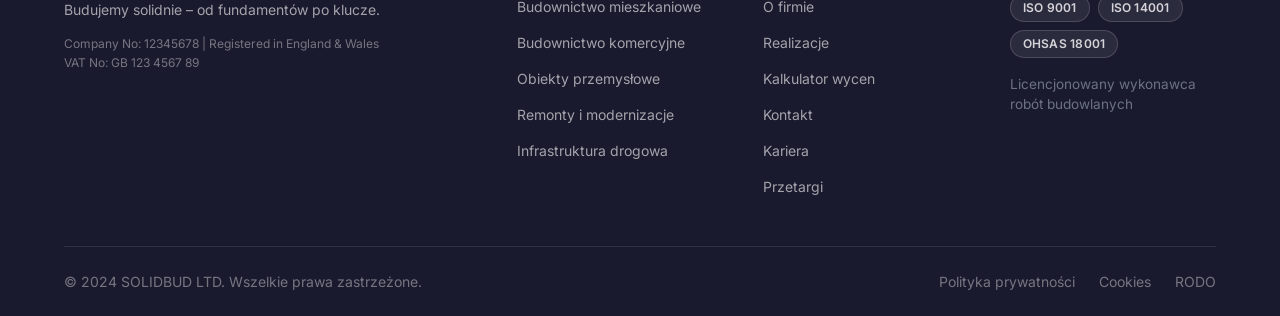
==== commit 9dd6bcb9: "Merge 4960ec7cd2b6e5de8c367c873ef9a1289c7875ce into 20464d1718583a108f541cf0addeb60120a976d0" ====
--- a/index.html
+++ b/index.html
@@ -1,1127 +1,657 @@
 <!DOCTYPE html>
-<html lang="en">
+<html lang="pl">
 <head>
   <meta charset="UTF-8" />
   <meta name="viewport" content="width=device-width, initial-scale=1.0" />
-  <meta name="description" content="SolidBud Ltd — Future-forward construction and development. Smart buildings powered by AI, built for human comfort." />
-  <title>SolidBud Ltd — Building the Future</title>
+  <meta name="description" content="SOLIDBUD LTD – profesjonalne usługi budowlane i remontowe w Manchesterze i okolicach. Budownictwo mieszkaniowe, komercyjne i przemysłowe najwyższej jakości." />
+  <meta name="keywords" content="budowa, remonty, budownictwo, SOLIDBUD, firma budowlana, Manchester, United Kingdom" />
+  <title>SOLIDBUD LTD – Profesjonalne Usługi Budowlane</title>
+  <link rel="stylesheet" href="css/style.css" />
   <link rel="preconnect" href="https://fonts.googleapis.com" />
   <link rel="preconnect" href="https://fonts.gstatic.com" crossorigin />
-  <link href="https://fonts.googleapis.com/css2?family=Inter:wght@300;400;500;600;700;800;900&family=Playfair+Display:ital,wght@0,700;1,700&display=swap" rel="stylesheet" />
-  <link rel="stylesheet" href="css/style.css" />
-  <link rel="icon" href="favicon.svg" type="image/svg+xml" />
-  <link rel="canonical" href="https://www.solidbud.co.uk" />
-  <meta name="robots" content="index, follow" />
-  <meta name="author" content="SolidBud Ltd" />
-  <meta property="og:type" content="website" />
-  <meta property="og:site_name" content="SolidBud Ltd" />
-  <meta property="og:title" content="SolidBud Ltd — Building the Future" />
-  <meta property="og:description" content="Next-generation property development and construction. Smart buildings powered by AI, built for human comfort." />
-  <meta property="og:url" content="https://www.solidbud.co.uk" />
-  <meta name="twitter:card" content="summary_large_image" />
-  <meta name="twitter:title" content="SolidBud Ltd — Building the Future" />
-  <meta name="twitter:description" content="Next-generation construction. Smart buildings powered by AI." />
+  <link href="https://fonts.googleapis.com/css2?family=Inter:wght@300;400;500;600;700;800&display=swap" rel="stylesheet" />
 </head>
 <body>
 
-  <!-- ─── NAVIGATION ─────────────────────────────────────────── -->
-  <header class="site-header" id="site-header">
+  <!-- ===== NAVIGATION ===== -->
+  <header class="header" id="header">
     <nav class="nav container">
-      <a href="#" class="nav-logo">
-        <span class="logo-solid">Solid</span><span class="logo-bud">Bud</span>
-        <span class="logo-ltd">Ltd</span>
+      <a href="#home" class="nav__logo">
+        <span class="nav__logo-icon">
+          <svg width="32" height="32" viewBox="0 0 32 32" fill="none" xmlns="http://www.w3.org/2000/svg" aria-hidden="true">
+            <rect width="32" height="32" rx="6" fill="#E8420A"/>
+            <path d="M6 24L16 8L26 24H6Z" fill="white" opacity="0.9"/>
+            <rect x="12" y="16" width="8" height="8" fill="white"/>
+          </svg>
+        </span>
+        SOLIDBUD <span class="nav__logo-ltd">LTD</span>
       </a>
-      <ul class="nav-links" id="nav-links">
-        <li><a href="#about">About</a></li>
-        <li><a href="#services">Usługi</a></li>
-        <li><a href="#pillars">What We Do</a></li>
-        <li><a href="#projects">Projects</a></li>
-        <li><a href="#modular">Modular Homes</a></li>
-        <li><a href="#investors">Investors</a></li>
-        <li><a href="kominki.html">Biokominki</a></li>
-        <li><a href="glazurnictwo.html">Glazurnictwo</a></li>
-        <li><a href="kalkulator.html">Kalkulator</a></li>
-        <li><a href="#contact" class="nav-cta">Contact Us</a></li>
+
+      <ul class="nav__menu" id="nav-menu">
+        <li class="nav__item"><a href="#home" class="nav__link active">Strona główna</a></li>
+        <li class="nav__item"><a href="#about" class="nav__link">O nas</a></li>
+        <li class="nav__item"><a href="#services" class="nav__link">Usługi</a></li>
+        <li class="nav__item"><a href="#projects" class="nav__link">Realizacje</a></li>
+        <li class="nav__item"><a href="kalkulator.html" class="nav__link">Kalkulator</a></li>
+        <li class="nav__item"><a href="#contact" class="nav__link">Kontakt</a></li>
       </ul>
-      <button class="nav-toggle" id="nav-toggle" aria-label="Toggle navigation" aria-expanded="false">
+
+      <a href="#contact" class="btn btn--primary nav__cta">Bezpłatna wycena</a>
+
+      <button class="nav__toggle" id="nav-toggle" aria-label="Otwórz menu" aria-expanded="false">
         <span></span><span></span><span></span>
       </button>
     </nav>
   </header>
 
-  <main>
-
-    <!-- ─── HERO ───────────────────────────────────────────────── -->
-    <section class="hero" id="hero">
-      <div class="hero-bg"></div>
-      <div class="hero-content container">
-        <p class="hero-eyebrow">Next Generation Construction</p>
-        <h1 class="hero-title">
-          We don't follow<br />
-          <em>trends.</em><br />
-          We build what<br />
-          comes next.
-        </h1>
-        <p class="hero-subtitle">
-          SolidBud Ltd designs and delivers intelligent buildings that put human
-          comfort first — powered by AI agents that live to serve the people
-          inside them.
-        </p>
-        <div class="hero-actions">
-          <a href="#about" class="btn btn-primary">Discover More</a>
-          <a href="#contact" class="btn btn-outline">Get in Touch</a>
-        </div>
-      </div>
-      <div class="hero-scroll-indicator">
-        <span>Scroll</span>
-        <div class="scroll-line"></div>
-      </div>
-    </section>
-
-    <!-- ─── ABOUT ──────────────────────────────────────────────── -->
-    <section class="about section" id="about">
-      <div class="container about-grid">
-        <div class="about-text">
-          <p class="section-eyebrow">Who We Are</p>
-          <h2 class="section-title">
-            A home is more than an address.<br />
-            It is the centre of life.
-          </h2>
-          <p class="body-text">
-            SolidBud Ltd is a next-generation property development and construction
-            company. We don't just build walls and floors — we create spaces where
-            people feel safe, warm, and free.
+  <!-- ===== HERO ===== -->
+  <section class="hero" id="home">
+    <div class="hero__bg"></div>
+    <div class="container hero__content">
+      <span class="hero__badge">Ponad 15 lat doświadczenia</span>
+      <h1 class="hero__title">
+        Budujemy <span class="hero__title--accent">solidnie</span><br/>z pasją do jakości
+      </h1>
+      <p class="hero__subtitle">
+        SOLIDBUD LTD to renomowana firma budowlana świadcząca kompleksowe usługi – od fundamentów po wykończenia. Zaufało nam ponad 500 zadowolonych klientów.
+      </p>
+      <div class="hero__actions">
+        <a href="#contact" class="btn btn--primary btn--lg">Zamów bezpłatną wycenę</a>
+        <a href="#projects" class="btn btn--outline btn--lg">Zobacz nasze realizacje</a>
+      </div>
+      <div class="hero__stats">
+        <div class="stat">
+          <span class="stat__number">500+</span>
+          <span class="stat__label">Ukończonych projektów</span>
+        </div>
+        <div class="stat">
+          <span class="stat__number">15+</span>
+          <span class="stat__label">Lat doświadczenia</span>
+        </div>
+        <div class="stat">
+          <span class="stat__number">98%</span>
+          <span class="stat__label">Zadowolonych klientów</span>
+        </div>
+        <div class="stat">
+          <span class="stat__number">50+</span>
+          <span class="stat__label">Specjalistów w zespole</span>
+        </div>
+      </div>
+    </div>
+    <div class="hero__scroll-indicator">
+      <span>Przewiń w dół</span>
+      <svg width="20" height="20" viewBox="0 0 20 20" fill="none" aria-hidden="true"><path d="M10 4v12M4 10l6 6 6-6" stroke="currentColor" stroke-width="2" stroke-linecap="round" stroke-linejoin="round"/></svg>
+    </div>
+  </section>
+
+  <!-- ===== ABOUT ===== -->
+  <section class="about section" id="about">
+    <div class="container">
+      <div class="about__grid">
+        <div class="about__visual">
+          <div class="about__image-wrapper">
+            <div class="about__image about__image--main">
+              <img src="images/about-team.svg" alt="Zespół SOLIDBUD LTD przy planowaniu projektu budowlanego" loading="lazy" />
+            </div>
+            <div class="about__badge-card">
+              <div class="about__badge-icon">🏆</div>
+              <div>
+                <strong>Certyfikowana firma</strong>
+                <span>ISO 9001:2015</span>
+              </div>
+            </div>
+          </div>
+        </div>
+
+        <div class="about__content">
+          <div class="section__label">O firmie</div>
+          <h2 class="section__title">Budujemy przyszłość z solidnymi fundamentami</h2>
+          <p class="about__text">
+            SOLIDBUD LTD to firma budowlana z ponad 15-letnim doświadczeniem na rynku. Od 2009 roku realizujemy projekty budowlane na najwyższym poziomie, łącząc nowoczesne technologie z tradycyjnym rzemiosłem.
           </p>
-          <p class="body-text">
-            We know where the future is heading — and we raise buildings that are
-            ready for it. Every project we undertake is designed not just for
-            today, but for the decades ahead.
+          <p class="about__text">
+            Nasza kadra to wykwalifikowani specjaliści, którzy z pasją podchodzą do każdego zlecenia – niezależnie czy chodzi o budowę domu jednorodzinnego, kompleksu apartamentowego czy obiektu przemysłowego.
           </p>
-          <a href="#contact" class="btn btn-primary btn--sm">Work with Us</a>
-        </div>
-        <div class="about-stats">
-          <div class="stat-card">
-            <span class="stat-number">100<sup>%</sup></span>
-            <span class="stat-label">Smart-ready buildings</span>
-          </div>
-          <div class="stat-card">
-            <span class="stat-number">24/7</span>
-            <span class="stat-label">AI systems on watch</span>
-          </div>
-          <div class="stat-card">
-            <span class="stat-number">0</span>
-            <span class="stat-label">Compromises on comfort</span>
-          </div>
-          <div class="stat-card">
-            <span class="stat-number">∞</span>
-            <span class="stat-label">Long-term thinking</span>
-          </div>
-        </div>
-      </div>
-    </section>
-
-    <!-- ─── PILLARS ────────────────────────────────────────────── -->
-    <section class="pillars section" id="pillars">
-      <div class="container">
-        <div class="section-header">
-          <p class="section-eyebrow">What Sets Us Apart</p>
-          <h2 class="section-title">Built on four foundations</h2>
-          <p class="section-intro">
-            From blueprint to handover, everything we build is shaped by the same
-            four principles that define the SolidBud standard.
-          </p>
-        </div>
-        <div class="pillars-grid">
-
-          <article class="pillar-card">
-            <div class="pillar-icon">🏗️</div>
-            <h3 class="pillar-title">Construction with Vision</h3>
-            <p class="pillar-text">
-              We design and deliver investments that combine rigorous build quality
-              with long-term thinking. Every structure we create is an environment
-              built for the comfort of generations — not just the current market cycle.
-            </p>
-          </article>
-
-          <article class="pillar-card pillar-card--accent">
-            <div class="pillar-icon">🤖</div>
-            <h3 class="pillar-title">Intelligent Systems. Built to Serve.</h3>
-            <p class="pillar-text">
-              Our buildings are powered by advanced <strong>AI agents</strong> —
-              intelligent assistants that manage the building, optimise energy,
-              anticipate residents' needs and act on them before a request is ever made.
-            </p>
-            <p class="pillar-tag">This is not science fiction. This is the SolidBud standard.</p>
-          </article>
-
-          <article class="pillar-card">
-            <div class="pillar-icon">🌡️</div>
-            <h3 class="pillar-title">Warmth & Comfort, First.</h3>
-            <p class="pillar-text">
-              We believe technology should be invisible — present when you need it,
-              unfelt when you don't. Our systems work quietly in the background,
-              caring for temperature, security, air quality and ease of life,
-              so you can simply live.
-            </p>
-          </article>
-
-          <article class="pillar-card">
-            <div class="pillar-icon">⚙️</div>
-            <h3 class="pillar-title">Smart Systems. Simpler Life.</h3>
-            <p class="pillar-text">
-              From intelligent lighting and automated access control to full
-              building management from a single app — we build an ecosystem that
-              works for you around the clock, every day of the year.
-            </p>
-          </article>
-
-        </div>
-      </div>
-    </section>
-
-    <!-- ─── SERVICES ───────────────────────────────────────────── -->
-    <section class="services section" id="services">
-      <div class="container">
-        <div class="section-header">
-          <p class="section-eyebrow">Co Oferujemy</p>
-          <h2 class="section-title">Nasze Usługi</h2>
-          <p class="section-intro">
-            Od domów modułowych SIP po biokominki i wykończenia wnętrz —
-            kompleksowe budownictwo pod jednym dachem.
-          </p>
-        </div>
-        <div class="services-grid">
-
-          <a href="#modular" class="service-card">
-            <div class="service-icon">🏠</div>
-            <h3 class="service-title">Domy Modułowe SIP</h3>
-            <p class="service-text">
-              Energooszczędne domy z paneli SIP (H-Block®, Thexpan®, ThermontPLUS®) —
-              precyzyjne, szybkie w&nbsp;montażu i znakomicie izolowane termicznie.
-            </p>
-            <span class="service-link">Dowiedz się więcej →</span>
+
+          <div class="about__features">
+            <div class="feature">
+              <div class="feature__icon">✓</div>
+              <div>
+                <strong>Terminowość i rzetelność</strong>
+                <p>Realizujemy projekty zgodnie z harmonogramem i budżetem.</p>
+              </div>
+            </div>
+            <div class="feature">
+              <div class="feature__icon">✓</div>
+              <div>
+                <strong>Nowoczesne technologie</strong>
+                <p>Stosujemy najnowsze metody budowlane i materiały premium.</p>
+              </div>
+            </div>
+            <div class="feature">
+              <div class="feature__icon">✓</div>
+              <div>
+                <strong>Pełna gwarancja jakości</strong>
+                <p>Udzielamy wieloletnich gwarancji na nasze prace.</p>
+              </div>
+            </div>
+            <div class="feature">
+              <div class="feature__icon">✓</div>
+              <div>
+                <strong>Kompleksowa obsługa</strong>
+                <p>Od projektu po odbiór kluczy – wszystko pod jednym dachem.</p>
+              </div>
+            </div>
+          </div>
+
+          <a href="#contact" class="btn btn--primary">Porozmawiajmy o Twoim projekcie</a>
+        </div>
+      </div>
+    </div>
+  </section>
+
+  <!-- ===== SERVICES ===== -->
+  <section class="services section section--gray" id="services">
+    <div class="container">
+      <div class="section__header">
+        <div class="section__label">Nasze usługi</div>
+        <h2 class="section__title">Kompleksowe usługi budowlane</h2>
+        <p class="section__subtitle">Oferujemy pełen zakres usług budowlanych – od planowania po realizację i wykończenie.</p>
+      </div>
+
+      <div class="services__grid">
+
+        <div class="service-card">
+          <div class="service-card__icon">
+            <svg viewBox="0 0 48 48" fill="none" xmlns="http://www.w3.org/2000/svg" aria-hidden="true">
+              <rect x="4" y="28" width="40" height="16" rx="2" fill="currentColor" opacity="0.15"/>
+              <rect x="8" y="16" width="32" height="12" rx="1" fill="currentColor" opacity="0.3"/>
+              <rect x="14" y="8" width="20" height="8" rx="1" fill="currentColor"/>
+              <rect x="18" y="32" width="12" height="12" fill="currentColor" opacity="0.5"/>
+            </svg>
+          </div>
+          <h3 class="service-card__title">Budownictwo mieszkaniowe</h3>
+          <p class="service-card__text">Budujemy domy jednorodzinne, bliźniaki i apartamentowce. Kompleksowa realizacja od fundamentów po dach.</p>
+          <ul class="service-card__list">
+            <li>Domy jednorodzinne</li>
+            <li>Budynki wielorodzinne</li>
+            <li>Apartamenty premium</li>
+          </ul>
+        </div>
+
+        <div class="service-card">
+          <div class="service-card__icon">
+            <svg viewBox="0 0 48 48" fill="none" xmlns="http://www.w3.org/2000/svg" aria-hidden="true">
+              <rect x="2" y="20" width="44" height="24" rx="2" fill="currentColor" opacity="0.15"/>
+              <rect x="6" y="12" width="36" height="8" fill="currentColor" opacity="0.3"/>
+              <rect x="2" y="8" width="44" height="4" fill="currentColor"/>
+              <rect x="10" y="24" width="8" height="10" fill="currentColor" opacity="0.5"/>
+              <rect x="30" y="24" width="8" height="10" fill="currentColor" opacity="0.5"/>
+              <rect x="20" y="28" width="8" height="16" fill="currentColor" opacity="0.7"/>
+            </svg>
+          </div>
+          <h3 class="service-card__title">Budownictwo komercyjne</h3>
+          <p class="service-card__text">Biurowce, centra handlowe, hotele i obiekty usługowe. Realizujemy projekty dla sektora komercyjnego.</p>
+          <ul class="service-card__list">
+            <li>Biurowce i centra biznesowe</li>
+            <li>Obiekty handlowe</li>
+            <li>Hotele i pensjonaty</li>
+          </ul>
+        </div>
+
+        <div class="service-card">
+          <div class="service-card__icon">
+            <svg viewBox="0 0 48 48" fill="none" xmlns="http://www.w3.org/2000/svg" aria-hidden="true">
+              <rect x="4" y="16" width="40" height="28" rx="2" fill="currentColor" opacity="0.15"/>
+              <rect x="8" y="8" width="6" height="36" fill="currentColor" opacity="0.4"/>
+              <rect x="34" y="8" width="6" height="36" fill="currentColor" opacity="0.4"/>
+              <rect x="4" y="8" width="40" height="8" fill="currentColor" opacity="0.7"/>
+              <rect x="16" y="20" width="16" height="24" fill="currentColor" opacity="0.3"/>
+            </svg>
+          </div>
+          <h3 class="service-card__title">Obiekty przemysłowe</h3>
+          <p class="service-card__text">Hale produkcyjne, magazyny, zakłady przemysłowe. Specjalizujemy się w dużych obiektach kubaturowych.</p>
+          <ul class="service-card__list">
+            <li>Hale produkcyjne</li>
+            <li>Magazyny i centra logistyczne</li>
+            <li>Zakłady przemysłowe</li>
+          </ul>
+        </div>
+
+        <div class="service-card">
+          <div class="service-card__icon">
+            <svg viewBox="0 0 48 48" fill="none" xmlns="http://www.w3.org/2000/svg" aria-hidden="true">
+              <circle cx="24" cy="24" r="20" fill="currentColor" opacity="0.1"/>
+              <path d="M12 24h24M24 12v24" stroke="currentColor" stroke-width="3" stroke-linecap="round"/>
+              <path d="M16 16l16 16M32 16L16 32" stroke="currentColor" stroke-width="2" stroke-linecap="round" opacity="0.5"/>
+            </svg>
+          </div>
+          <h3 class="service-card__title">Remonty i modernizacje</h3>
+          <p class="service-card__text">Kompleksowe remonty mieszkań, biur i obiektów użytkowych. Przywracamy przestrzeniom dawny blask lub nadajemy im nowy charakter.</p>
+          <ul class="service-card__list">
+            <li>Remonty mieszkań i domów</li>
+            <li>Modernizacja biur</li>
+            <li>Rewitalizacja obiektów</li>
+          </ul>
+        </div>
+
+        <div class="service-card">
+          <div class="service-card__icon">
+            <svg viewBox="0 0 48 48" fill="none" xmlns="http://www.w3.org/2000/svg" aria-hidden="true">
+              <rect x="6" y="30" width="36" height="12" rx="2" fill="currentColor" opacity="0.2"/>
+              <path d="M24 6L8 30h32L24 6z" fill="currentColor" opacity="0.4"/>
+              <path d="M20 30v12M28 30v12" stroke="currentColor" stroke-width="2"/>
+            </svg>
+          </div>
+          <h3 class="service-card__title">Infrastruktura drogowa</h3>
+          <p class="service-card__text">Budowa i modernizacja dróg, parkingów, chodników i infrastruktury zewnętrznej dla klientów indywidualnych i instytucjonalnych.</p>
+          <ul class="service-card__list">
+            <li>Drogi i parkingi</li>
+            <li>Chodniki i place</li>
+            <li>Kanalizacja i instalacje</li>
+          </ul>
+        </div>
+
+        <div class="service-card">
+          <div class="service-card__icon">
+            <svg viewBox="0 0 48 48" fill="none" xmlns="http://www.w3.org/2000/svg" aria-hidden="true">
+              <rect x="8" y="8" width="32" height="32" rx="4" fill="currentColor" opacity="0.15"/>
+              <path d="M16 24h16M24 16v16" stroke="currentColor" stroke-width="3" stroke-linecap="round"/>
+              <circle cx="24" cy="24" r="6" stroke="currentColor" stroke-width="2"/>
+            </svg>
+          </div>
+          <h3 class="service-card__title">Doradztwo i projektowanie</h3>
+          <p class="service-card__text">Oferujemy kompleksowe doradztwo budowlane, nadzór inwestorski oraz wsparcie na każdym etapie realizacji inwestycji.</p>
+          <ul class="service-card__list">
+            <li>Nadzór inwestorski</li>
+            <li>Kosztorysowanie</li>
+            <li>Konsultacje techniczne</li>
+          </ul>
+        </div>
+
+      </div>
+    </div>
+  </section>
+
+  <!-- ===== CALCULATOR CTA ===== -->
+  <section class="calc-cta section--gray">
+    <div class="container">
+      <div class="calc-cta__inner">
+        <div class="calc-cta__icon" aria-hidden="true">
+          <svg viewBox="0 0 64 64" fill="none" xmlns="http://www.w3.org/2000/svg">
+            <rect width="64" height="64" rx="16" fill="#E8420A" opacity="0.12"/>
+            <rect x="14" y="10" width="36" height="44" rx="4" fill="#E8420A" opacity="0.2"/>
+            <rect x="18" y="18" width="10" height="8" rx="1" fill="#E8420A" opacity="0.6"/>
+            <rect x="32" y="18" width="10" height="8" rx="1" fill="#E8420A" opacity="0.6"/>
+            <rect x="18" y="30" width="10" height="8" rx="1" fill="#E8420A" opacity="0.6"/>
+            <rect x="32" y="30" width="10" height="8" rx="1" fill="#E8420A" opacity="0.6"/>
+            <rect x="18" y="42" width="24" height="6" rx="1" fill="#E8420A" opacity="0.8"/>
+          </svg>
+        </div>
+        <div class="calc-cta__content">
+          <h2 class="calc-cta__title">Oblicz koszt swojego remontu</h2>
+          <p class="calc-cta__text">Skorzystaj z naszego kalkulatora budowlanego – wpisz ilości prac i natychmiast otrzymaj orientacyjną wycenę. Gładź, malowanie, płytki, instalacje i wiele więcej.</p>
+        </div>
+        <a href="kalkulator.html" class="btn btn--primary btn--lg calc-cta__btn">
+          Otwórz kalkulator
+          <svg viewBox="0 0 24 24" fill="none" stroke="currentColor" stroke-width="2" aria-hidden="true"><path d="M5 12h14M12 5l7 7-7 7"/></svg>
+        </a>
+      </div>
+    </div>
+  </section>
+
+  <!-- ===== PROJECTS ===== -->
+  <section class="projects section" id="projects">
+    <div class="container">
+      <div class="section__header">
+        <div class="section__label">Nasze realizacje</div>
+        <h2 class="section__title">Wybrane projekty</h2>
+        <p class="section__subtitle">Poznaj wybrane inwestycje, które z powodzeniem zrealizowaliśmy dla naszych klientów.</p>
+      </div>
+
+      <div class="projects__filter">
+        <button class="filter-btn active" data-filter="all">Wszystkie</button>
+        <button class="filter-btn" data-filter="residential">Mieszkaniowe</button>
+        <button class="filter-btn" data-filter="commercial">Komercyjne</button>
+        <button class="filter-btn" data-filter="industrial">Przemysłowe</button>
+      </div>
+
+      <div class="projects__grid" id="projects-grid">
+
+        <div class="project-card" data-category="residential">
+          <div class="project-card__image project-card__image--1">
+            <img src="images/project-1.svg" alt="Osiedle Zielone Wzgórza – budownictwo mieszkaniowe Salford" loading="lazy" />
+            <div class="project-card__overlay">
+              <span class="project-card__category">Budownictwo mieszkaniowe</span>
+            </div>
+          </div>
+          <div class="project-card__content">
+            <h3 class="project-card__title">Osiedle Zielone Wzgórza</h3>
+            <p class="project-card__meta">Salford, 2023 · 24 domy jednorodzinne</p>
+            <p class="project-card__text">Kompleksowe osiedle domów jednorodzinnych z infrastrukturą drogową i zielonymi przestrzeniami wspólnymi.</p>
+          </div>
+        </div>
+
+        <div class="project-card" data-category="commercial">
+          <div class="project-card__image project-card__image--2">
+            <img src="images/project-2.svg" alt="Centrum Biurowe Primus – budownictwo komercyjne Manchester" loading="lazy" />
+            <div class="project-card__overlay">
+              <span class="project-card__category">Budownictwo komercyjne</span>
+            </div>
+          </div>
+          <div class="project-card__content">
+            <h3 class="project-card__title">Centrum Biurowe Primus</h3>
+            <p class="project-card__meta">Manchester City Centre, 2022 · 8 000 m²</p>
+            <p class="project-card__text">Nowoczesne centrum biurowe klasy A z podziemnym parkingiem i zielonymi tarasami.</p>
+          </div>
+        </div>
+
+        <div class="project-card" data-category="industrial">
+          <div class="project-card__image project-card__image--3">
+            <img src="images/project-3.svg" alt="Hala Produkcyjna AutoTech – budownictwo przemysłowe Trafford Park" loading="lazy" />
+            <div class="project-card__overlay">
+              <span class="project-card__category">Budownictwo przemysłowe</span>
+            </div>
+          </div>
+          <div class="project-card__content">
+            <h3 class="project-card__title">Hala Produkcyjna AutoTech</h3>
+            <p class="project-card__meta">Trafford Park, 2023 · 15 000 m²</p>
+            <p class="project-card__text">Nowoczesna hala produkcyjna z biurami i zapleczem socjalnym dla branży motoryzacyjnej.</p>
+          </div>
+        </div>
+
+        <div class="project-card" data-category="residential">
+          <div class="project-card__image project-card__image--4">
+            <img src="images/project-4.svg" alt="Apartamenty Quays View – kompleks apartamentowy Salford Quays" loading="lazy" />
+            <div class="project-card__overlay">
+              <span class="project-card__category">Budownictwo mieszkaniowe</span>
+            </div>
+          </div>
+          <div class="project-card__content">
+            <h3 class="project-card__title">Apartamenty Quays View</h3>
+            <p class="project-card__meta">Salford Quays, 2024 · 120 apartamentów</p>
+            <p class="project-card__text">Luksusowy kompleks apartamentowy z widokiem na Salford Quays, strefą SPA i podziemnym parkingiem.</p>
+          </div>
+        </div>
+
+        <div class="project-card" data-category="commercial">
+          <div class="project-card__image project-card__image--5">
+            <img src="images/project-5.svg" alt="Hotel Grand Residence – hotel konferencyjny Manchester" loading="lazy" />
+            <div class="project-card__overlay">
+              <span class="project-card__category">Budownictwo komercyjne</span>
+            </div>
+          </div>
+          <div class="project-card__content">
+            <h3 class="project-card__title">Hotel Grand Residence</h3>
+            <p class="project-card__meta">Manchester, 2022 · 4-gwiazdkowy hotel</p>
+            <p class="project-card__text">Czterogwiazdkowy hotel konferencyjny z 180 pokojami, centrum konferencyjnym i restauracją.</p>
+          </div>
+        </div>
+
+        <div class="project-card" data-category="industrial">
+          <div class="project-card__image project-card__image--6">
+            <img src="images/project-6.svg" alt="Centrum Logistyczne EcoHub – nowoczesna logistyka Trafford Park" loading="lazy" />
+            <div class="project-card__overlay">
+              <span class="project-card__category">Infrastruktura</span>
+            </div>
+          </div>
+          <div class="project-card__content">
+            <h3 class="project-card__title">Centrum Logistyczne EcoHub</h3>
+            <p class="project-card__meta">Trafford Park, 2023 · 25 000 m²</p>
+            <p class="project-card__text">Nowoczesne centrum logistyczne klasy A z systemem zarządzania energią i panelami fotowoltaicznymi.</p>
+          </div>
+        </div>
+
+      </div>
+
+      <div class="projects__cta">
+        <a href="#contact" class="btn btn--primary btn--lg">Porozmawiaj o swoim projekcie</a>
+      </div>
+    </div>
+  </section>
+
+  <!-- ===== TESTIMONIALS ===== -->
+  <section class="testimonials section section--gray">
+    <div class="container">
+      <div class="section__header">
+        <div class="section__label">Opinie klientów</div>
+        <h2 class="section__title">Co mówią nasi klienci</h2>
+      </div>
+      <div class="testimonials__grid">
+
+        <div class="testimonial-card">
+          <div class="testimonial-card__stars">★★★★★</div>
+          <p class="testimonial-card__text">"SOLIDBUD LTD przekroczyło nasze oczekiwania. Dom został oddany na czas, a jakość wykonania jest nieporównywalna z innymi firmami. Gorąco polecam!"</p>
+          <div class="testimonial-card__author">
+            <div class="testimonial-card__avatar">MK</div>
+            <div>
+              <strong>Marek Kowalski</strong>
+              <span>Klient indywidualny, Manchester</span>
+            </div>
+          </div>
+        </div>
+
+        <div class="testimonial-card">
+          <div class="testimonial-card__stars">★★★★★</div>
+          <p class="testimonial-card__text">"Profesjonalne podejście, świetna komunikacja i terminowość. Nasza hala produkcyjna powstała szybciej niż planowaliśmy i mieści się w budżecie."</p>
+          <div class="testimonial-card__author">
+            <div class="testimonial-card__avatar">AN</div>
+            <div>
+              <strong>Anna Nowak</strong>
+              <span>Operations Director, AutoTech Ltd, Trafford Park</span>
+            </div>
+          </div>
+        </div>
+
+        <div class="testimonial-card">
+          <div class="testimonial-card__stars">★★★★★</div>
+          <p class="testimonial-card__text">"Inwestycja w centrum biurowe to nasze największe przedsięwzięcie. Dzięki SOLIDBUD wszystko przebiegło sprawnie. Polecamy każdemu inwestorowi."</p>
+          <div class="testimonial-card__author">
+            <div class="testimonial-card__avatar">TW</div>
+            <div>
+              <strong>Tomasz Wiśniewski</strong>
+              <span>CEO, Primus Invest Ltd</span>
+            </div>
+          </div>
+        </div>
+
+      </div>
+    </div>
+  </section>
+
+  <!-- ===== CONTACT ===== -->
+  <section class="contact section" id="contact">
+    <div class="container">
+      <div class="section__header">
+        <div class="section__label">Kontakt</div>
+        <h2 class="section__title">Skontaktuj się z nami</h2>
+        <p class="section__subtitle">Napisz do nas lub zadzwoń – odpowiemy w ciągu 24 godzin i bezpłatnie wycenimy Twój projekt.</p>
+      </div>
+
+      <div class="contact__grid">
+        <div class="contact__info">
+          <h3>Dane kontaktowe</h3>
+
+          <div class="contact-item">
+            <div class="contact-item__icon">
+              <svg viewBox="0 0 24 24" fill="none" stroke="currentColor" stroke-width="2" aria-hidden="true"><path d="M21 10c0 7-9 13-9 13s-9-6-9-13a9 9 0 0 1 18 0z"/><circle cx="12" cy="10" r="3"/></svg>
+            </div>
+            <div>
+              <strong>Adres</strong>
+              <span>123 Deansgate<br/>Manchester, M3 4LQ</span>
+            </div>
+          </div>
+
+          <div class="contact-item">
+            <div class="contact-item__icon">
+              <svg viewBox="0 0 24 24" fill="none" stroke="currentColor" stroke-width="2" aria-hidden="true"><path d="M22 16.92v3a2 2 0 0 1-2.18 2 19.79 19.79 0 0 1-8.63-3.07A19.5 19.5 0 0 1 4.69 13.6a19.79 19.79 0 0 1-3.07-8.67A2 2 0 0 1 3.6 3h3a2 2 0 0 1 2 1.72 12.84 12.84 0 0 0 .7 2.81 2 2 0 0 1-.45 2.11L8.09 10.91a16 16 0 0 0 5 5l1.27-1.27a2 2 0 0 1 2.11-.45 12.84 12.84 0 0 0 2.81.7A2 2 0 0 1 21 16.92z"/></svg>
+            </div>
+            <div>
+              <strong>Telefon</strong>
+              <a href="tel:+441612345678">+44 161 234 5678</a>
+            </div>
+          </div>
+
+          <div class="contact-item">
+            <div class="contact-item__icon">
+              <svg viewBox="0 0 24 24" fill="none" stroke="currentColor" stroke-width="2" aria-hidden="true"><path d="M4 4h16c1.1 0 2 .9 2 2v12c0 1.1-.9 2-2 2H4c-1.1 0-2-.9-2-2V6c0-1.1.9-2 2-2z"/><polyline points="22,6 12,13 2,6"/></svg>
+            </div>
+            <div>
+              <strong>E-mail</strong>
+              <a href="mailto:info@solidbud.co.uk">info@solidbud.co.uk</a>
+            </div>
+          </div>
+
+          <div class="contact-item">
+            <div class="contact-item__icon">
+              <svg viewBox="0 0 24 24" fill="none" stroke="currentColor" stroke-width="2" aria-hidden="true"><circle cx="12" cy="12" r="10"/><polyline points="12 6 12 12 16 14"/></svg>
+            </div>
+            <div>
+              <strong>Godziny pracy</strong>
+              <span>Pon – Pt: 8:00 – 17:00<br/>Sob: 9:00 – 13:00</span>
+            </div>
+          </div>
+
+          <div class="contact__social">
+            <a href="#" class="social-link" aria-label="Facebook">
+              <svg viewBox="0 0 24 24" fill="currentColor" aria-hidden="true"><path d="M18 2h-3a5 5 0 0 0-5 5v3H7v4h3v8h4v-8h3l1-4h-4V7a1 1 0 0 1 1-1h3z"/></svg>
+            </a>
+            <a href="#" class="social-link" aria-label="LinkedIn">
+              <svg viewBox="0 0 24 24" fill="currentColor" aria-hidden="true"><path d="M16 8a6 6 0 0 1 6 6v7h-4v-7a2 2 0 0 0-2-2 2 2 0 0 0-2 2v7h-4v-7a6 6 0 0 1 6-6z"/><rect x="2" y="9" width="4" height="12"/><circle cx="4" cy="4" r="2"/></svg>
+            </a>
+            <a href="#" class="social-link" aria-label="Instagram">
+              <svg viewBox="0 0 24 24" fill="none" stroke="currentColor" stroke-width="2" aria-hidden="true"><rect x="2" y="2" width="20" height="20" rx="5" ry="5"/><path d="M16 11.37A4 4 0 1 1 12.63 8 4 4 0 0 1 16 11.37z"/><line x1="17.5" y1="6.5" x2="17.51" y2="6.5"/></svg>
+            </a>
+          </div>
+        </div>
+
+        <div class="contact__form-wrapper">
+          <form class="contact-form" id="contact-form" novalidate>
+            <div class="form-row">
+              <div class="form-group">
+                <label for="name">Imię i nazwisko *</label>
+                <input type="text" id="name" name="name" placeholder="Jan Kowalski" required />
+                <span class="form-error" id="name-error"></span>
+              </div>
+              <div class="form-group">
+                <label for="email">Adres e-mail *</label>
+                <input type="email" id="email" name="email" placeholder="jan@firma.pl" required />
+                <span class="form-error" id="email-error"></span>
+              </div>
+            </div>
+            <div class="form-row">
+              <div class="form-group">
+                <label for="phone">Telefon</label>
+                <input type="tel" id="phone" name="phone" placeholder="+44 7700 000 000" />
+              </div>
+              <div class="form-group">
+                <label for="service">Rodzaj usługi</label>
+                <select id="service" name="service">
+                  <option value="">Wybierz usługę...</option>
+                  <option value="residential">Budownictwo mieszkaniowe</option>
+                  <option value="commercial">Budownictwo komercyjne</option>
+                  <option value="industrial">Obiekty przemysłowe</option>
+                  <option value="renovation">Remonty i modernizacje</option>
+                  <option value="infrastructure">Infrastruktura drogowa</option>
+                  <option value="consulting">Doradztwo budowlane</option>
+                  <option value="other">Inne</option>
+                </select>
+              </div>
+            </div>
+            <div class="form-group">
+              <label for="message">Wiadomość *</label>
+              <textarea id="message" name="message" rows="5" placeholder="Opisz swój projekt lub zadaj pytanie..." required></textarea>
+              <span class="form-error" id="message-error"></span>
+            </div>
+            <div class="form-group form-group--checkbox">
+              <label class="checkbox-label">
+                <input type="checkbox" id="consent" name="consent" required />
+                <span>Wyrażam zgodę na przetwarzanie moich danych osobowych w celu odpowiedzi na zapytanie. *</span>
+              </label>
+              <span class="form-error" id="consent-error"></span>
+            </div>
+            <button type="submit" class="btn btn--primary btn--full">
+              <span class="btn__text">Wyślij zapytanie</span>
+              <span class="btn__loading" hidden>Wysyłanie...</span>
+            </button>
+            <div class="form-success" id="form-success" hidden>
+              <svg viewBox="0 0 24 24" fill="none" stroke="currentColor" stroke-width="2" aria-hidden="true"><path d="M22 11.08V12a10 10 0 1 1-5.93-9.14"/><polyline points="22 4 12 14.01 9 11.01"/></svg>
+              Dziękujemy! Skontaktujemy się z Tobą w ciągu 24 godzin.
+            </div>
+          </form>
+        </div>
+      </div>
+    </div>
+  </section>
+
+  <!-- ===== FOOTER ===== -->
+  <footer class="footer">
+    <div class="container">
+      <div class="footer__grid">
+        <div class="footer__brand">
+          <a href="#home" class="nav__logo footer__logo">
+            <span class="nav__logo-icon">
+              <svg width="28" height="28" viewBox="0 0 32 32" fill="none" xmlns="http://www.w3.org/2000/svg" aria-hidden="true">
+                <rect width="32" height="32" rx="6" fill="#E8420A"/>
+                <path d="M6 24L16 8L26 24H6Z" fill="white" opacity="0.9"/>
+                <rect x="12" y="16" width="8" height="8" fill="white"/>
+              </svg>
+            </span>
+            SOLIDBUD <span class="nav__logo-ltd">LTD</span>
           </a>
-
-          <a href="kominki.html" class="service-card service-card--accent">
-            <div class="service-icon">🔥</div>
-            <h3 class="service-title">Biokominki</h3>
-            <p class="service-text">
-              Sprzedaż i montaż biokominkow etanolowych — ściennych,
-              wolnostojących i wbudowanych. Bez komina, bez dymu.
-            </p>
-            <span class="service-link">Zobacz ofertę →</span>
-          </a>
-
-          <a href="glazurnictwo.html" class="service-card">
-            <div class="service-icon">🪨</div>
-            <h3 class="service-title">Glazurnictwo</h3>
-            <p class="service-text">
-              Profesjonalny montaż płytek ceramicznych, gresu i kamienia
-              naturalnego — łazienki, kuchnie, tarasy.
-            </p>
-            <span class="service-link">Zobacz ofertę →</span>
-          </a>
-
-        </div>
-      </div>
-    </section>
-
-    <!-- ─── PROJECTS ──────────────────────────────────────────── -->
-    <section class="projects section" id="projects">
-      <div class="container">
-        <div class="section-header">
-          <p class="section-eyebrow">Our Work</p>
-          <h2 class="section-title">Projects that define the standard</h2>
-          <p class="section-intro">
-            Every building we deliver is a statement. Here is a selection of the
-            developments that represent the SolidBud standard in action.
-          </p>
-        </div>
-        <div class="projects-grid">
-
-          <article class="project-card">
-            <div class="project-visual project-visual--1">
-              <span class="project-badge project-badge--done">Completed</span>
-            </div>
-            <div class="project-content">
-              <p class="project-type">Residential · Smart Apartments</p>
-              <h3 class="project-name">Meridian Heights</h3>
-              <p class="project-desc">
-                48 smart-ready apartments in central Birmingham. AI-managed climate,
-                security and energy systems integrated from day one.
-              </p>
-            </div>
-          </article>
-
-          <article class="project-card">
-            <div class="project-visual project-visual--2">
-              <span class="project-badge project-badge--progress">In Progress</span>
-            </div>
-            <div class="project-content">
-              <p class="project-type">Commercial · Smart Office</p>
-              <h3 class="project-name">Clearwater Business Centre</h3>
-              <p class="project-desc">
-                A 12,000 m² intelligent commercial complex built for the modern
-                workforce — adaptive lighting, occupancy-driven HVAC and biometric access.
-              </p>
-            </div>
-          </article>
-
-          <article class="project-card">
-            <div class="project-visual project-visual--3">
-              <span class="project-badge project-badge--done">Completed</span>
-            </div>
-            <div class="project-content">
-              <p class="project-type">Residential · Sustainable Housing</p>
-              <h3 class="project-name">The Oakfield</h3>
-              <p class="project-desc">
-                24 family homes engineered to near-zero energy standards — triple
-                glazing, ground-source heat pumps, and a community energy grid.
-              </p>
-            </div>
-          </article>
-
-        </div>
-      </div>
-    </section>
-
-    <!-- ─── MODULAR HOMES ────────────────────────────────────── -->
-    <section class="modular section" id="modular">
-      <div class="container">
-
-        <!-- ── Section header ───────────────────────────────── -->
-        <div class="section-header">
-          <p class="section-eyebrow">Developer Projects</p>
-          <h2 class="section-title">
-            Affordable SIP modular homes.<br />
-            <em>Built to the millimetre.</em>
-          </h2>
-          <p class="section-intro">
-            SolidBud Ltd designs and delivers modular homes built from Structural
-            Insulated Panels — the most precise, energy-efficient and structurally
-            superior building system available today. We control every stage: from
-            panel specification to the final sealed connection on site.
-          </p>
-        </div>
-
-        <!-- ── SIP panel anatomy ─────────────────────────────── -->
-        <div class="sip-anatomy">
-          <div class="anatomy-text">
-            <p class="section-eyebrow">The Material</p>
-            <h3 class="anatomy-heading">What is inside a SIP panel</h3>
-            <p class="body-text">
-              A Structural Insulated Panel is not simply insulation with boards
-              glued on. It is a precision-engineered composite structural element —
-              three layers bonded under controlled factory pressure, forming a
-              panel with predictable, verified mechanical and thermal properties.
-            </p>
-            <ul class="anatomy-list">
-              <li class="anatomy-item">
-                <span class="anatomy-layer anatomy-layer--osb">OSB&nbsp;/&nbsp;3</span>
-                <div class="anatomy-item-text">
-                  <strong>Structural facing — OSB/3</strong>
-                  <p>Oriented Strand Board forms both panel skins. CNC-routed to
-                  exact dimensions, it carries structural loads and accepts fasteners
-                  consistently across the entire face.</p>
-                </div>
-              </li>
-              <li class="anatomy-item">
-                <span class="anatomy-layer anatomy-layer--core">EPS&nbsp;/&nbsp;PUR</span>
-                <div class="anatomy-item-text">
-                  <strong>Insulating core — EPS or Polyurethane foam</strong>
-                  <p>Expanded Polystyrene or Polyurethane foam bonded to both OSB
-                  faces with structural adhesive under controlled pressure. No voids.
-                  No delamination. No inconsistencies.</p>
-                </div>
-              </li>
-              <li class="anatomy-item">
-                <span class="anatomy-layer anatomy-layer--osb">OSB&nbsp;/&nbsp;3</span>
-                <div class="anatomy-item-text">
-                  <strong>Second structural facing — OSB/3</strong>
-                  <p>Mirroring the first skin. Together the two OSB faces and the
-                  foam core create a stressed-skin composite that is stronger than
-                  its individual components.</p>
-                </div>
-              </li>
-            </ul>
-          </div>
-
-          <div class="sip-diagram" aria-hidden="true">
-            <div class="diagram-panel">
-              <div class="diagram-layer diagram-layer--outer">
-                <span class="dlabel">OSB / 3</span>
-                <span class="dsub">18 mm · structural facing</span>
-              </div>
-              <div class="diagram-layer diagram-layer--core">
-                <span class="dlabel">EPS · PUR</span>
-                <span class="dsub">100 – 254 mm · insulating core</span>
-              </div>
-              <div class="diagram-layer diagram-layer--outer">
-                <span class="dlabel">OSB / 3</span>
-                <span class="dsub">18 mm · structural facing</span>
-              </div>
-            </div>
-            <p class="diagram-caption">136 – 290 mm total panel thickness</p>
-          </div>
-        </div>
-
-        <!-- ── Panel specifications table ───────────────────── -->
-        <div class="sip-specs">
-          <p class="section-eyebrow">Panel Specifications</p>
-          <h3 class="specs-heading">Available panel configurations</h3>
-          <div class="specs-table" role="table">
-            <div class="specs-row specs-row--header" role="row">
-              <span role="columnheader">Application</span>
-              <span role="columnheader">Core</span>
-              <span role="columnheader">Total thickness</span>
-              <span role="columnheader">Thermal value</span>
-              <span role="columnheader">Use case</span>
-            </div>
-            <div class="specs-row" role="row">
-              <span role="cell">Wall</span>
-              <span role="cell">100 mm EPS</span>
-              <span role="cell">136 mm</span>
-              <span role="cell" class="spec-r">R-24</span>
-              <span role="cell">Standard residential wall</span>
-            </div>
-            <div class="specs-row" role="row">
-              <span role="cell">Wall</span>
-              <span role="cell">162 mm EPS</span>
-              <span role="cell">198 mm</span>
-              <span role="cell" class="spec-r">R-32</span>
-              <span role="cell">Enhanced insulation wall</span>
-            </div>
-            <div class="specs-row specs-row--highlight" role="row">
-              <span role="cell">Wall / Roof</span>
-              <span role="cell">204 mm PUR</span>
-              <span role="cell">240 mm</span>
-              <span role="cell" class="spec-r">R-40+</span>
-              <span role="cell">High-performance / Passivhaus</span>
-            </div>
-            <div class="specs-row specs-row--highlight" role="row">
-              <span role="cell">Roof</span>
-              <span role="cell">254 mm PUR</span>
-              <span role="cell">290 mm</span>
-              <span role="cell" class="spec-r">R-51</span>
-              <span role="cell">Near-zero · Net-zero ready</span>
-            </div>
-            <div class="specs-row" role="row">
-              <span role="cell">Floor</span>
-              <span role="cell">100 – 162 mm EPS</span>
-              <span role="cell">136 – 198 mm</span>
-              <span role="cell" class="spec-r">R-24 – R-32</span>
-              <span role="cell">Insulated floor deck</span>
-            </div>
-          </div>
-        </div>
-
-        <!-- ── Assembly process ──────────────────────────────── -->
-        <div class="assembly-process">
-          <div class="section-header">
-            <p class="section-eyebrow">How We Build</p>
-            <h3 class="section-title">Precision at every stage of assembly</h3>
-            <p class="section-intro">
-              A SIP panel is only as good as the hands that assemble it. At SolidBud
-              we treat the construction site as an extension of the factory — every
-              joint sealed, every connection verified, every panel placed exactly
-              where engineering demands it.
-            </p>
-          </div>
-          <div class="process-steps">
-
-            <div class="process-step">
-              <div class="step-number">01</div>
-              <div class="step-content">
-                <h4 class="step-title">Foundation &amp; sole plate</h4>
-                <p class="step-text">
-                  The foundation is prepared to exact level tolerances — slab-on-grade,
-                  strip footing or micropile system. The sole plate is set and laser-levelled
-                  before any panel is lifted. A perfectly level base is the
-                  non-negotiable starting point of every SolidBud build.
-                </p>
-              </div>
-            </div>
-
-            <div class="process-step">
-              <div class="step-number">02</div>
-              <div class="step-content">
-                <h4 class="step-title">Floor panel placement</h4>
-                <p class="step-text">
-                  SIP floor panels are positioned on the sole plate, joints sealed
-                  with expanding foam tape and structural adhesive. Each panel is
-                  checked for level and square before fixing. The floor deck becomes
-                  the precision reference plane for everything above — no deviation
-                  is accepted.
-                </p>
-              </div>
-            </div>
-
-            <div class="process-step">
-              <div class="step-number">03</div>
-              <div class="step-content">
-                <h4 class="step-title">Wall panel erection &amp; connection</h4>
-                <p class="step-text">
-                  Wall panels are lifted into position and connected via
-                  precision-machined timber splines. Panel-to-panel joints are sealed
-                  with low-expansion foam and compression tape. Corner connections are
-                  angle-checked and anchored to the floor deck. Each panel location is
-                  confirmed against engineered drawings before the next is raised.
-                </p>
-              </div>
-            </div>
-
-            <div class="process-step">
-              <div class="step-number">04</div>
-              <div class="step-content">
-                <h4 class="step-title">Roof panel fitting &amp; ridge connection</h4>
-                <p class="step-text">
-                  Roof SIP panels are placed to the pre-cut ridge beam. Ridge, eave
-                  and gable connections are sealed with structural adhesive and
-                  expanding foam. Every panel-to-panel joint on the roof receives an
-                  airtight tape layer — because thermal bridging and air infiltration
-                  begin at the joints, and at SolidBud they end there.
-                </p>
-              </div>
-            </div>
-
-            <div class="process-step">
-              <div class="step-number">05</div>
-              <div class="step-content">
-                <h4 class="step-title">Airtightness sealing &amp; service routes</h4>
-                <p class="step-text">
-                  Once the shell is closed, all penetrations — pre-cut electrical
-                  chases, mechanical service entries, window and door openings — are
-                  sealed and verified. Factory-routed conduit channels within the
-                  panels keep services clean and the airtight layer intact throughout.
-                </p>
-              </div>
-            </div>
-
-            <div class="process-step">
-              <div class="step-number">06</div>
-              <div class="step-content">
-                <h4 class="step-title">Verification, blower test &amp; handover</h4>
-                <p class="step-text">
-                  Every SolidBud modular shell is inspected against the full
-                  engineering package. Dimensional checks, connection audits and
-                  thermal envelope verification are documented. A blower-door test
-                  confirms the shell performs to specification. What we hand over is
-                  a certified, precision-built structure ready for finishing.
-                </p>
-              </div>
-            </div>
-
-          </div>
-        </div>
-
-        <!-- ── Performance numbers ───────────────────────────── -->
-        <div class="modular-performance">
-          <div class="perf-intro">
-            <p class="section-eyebrow">Why SIP. Why SolidBud.</p>
-            <h3 class="perf-title">The numbers that matter.</h3>
-          </div>
-          <div class="perf-grid">
-            <div class="perf-card perf-card--accent">
-              <span class="perf-value">15×</span>
-              <span class="perf-label">More airtight than conventional timber frame construction</span>
-            </div>
-            <div class="perf-card">
-              <span class="perf-value">↓50%</span>
-              <span class="perf-label">Reduction in energy bills vs. traditionally built homes</span>
-            </div>
-            <div class="perf-card">
-              <span class="perf-value">R-51</span>
-              <span class="perf-label">Maximum insulation value — net-zero ready without compromise</span>
-            </div>
-            <div class="perf-card">
-              <span class="perf-value">2 t</span>
-              <span class="perf-label">Load-bearing capacity per linear metre of 6″ SIP wall panel (metric tonnes)</span>
-            </div>
-            <div class="perf-card">
-              <span class="perf-value">0 mm</span>
-              <span class="perf-label">Acceptable tolerance error in panel connection and alignment</span>
-            </div>
-            <div class="perf-card">
-              <span class="perf-value">100%</span>
-              <span class="perf-label">Factory-prefabricated — every panel CNC-cut before site arrival</span>
-            </div>
-          </div>
-          <div class="perf-cta">
-            <a href="#contact" class="btn btn-primary">Start Your Modular Home Enquiry</a>
-            <a href="#contact" class="btn btn-outline">Speak to Our Team</a>
-          </div>
-        </div>
-
-      </div>
-    </section>
-
-    <!-- ─── PANEL SYSTEMS ────────────────────────────────────── -->
-    <section class="panel-systems section" id="panel-systems">
-      <div class="container">
-
-        <div class="section-header">
-          <p class="section-eyebrow">Materiały, z których budujemy</p>
-          <h2 class="section-title">
-            Panele Solcraft.<br />
-            <em>Precyzja SolidBud.</em><br />
-            Wymarzony dom w atrakcyjnej cenie.
-          </h2>
-          <p class="section-intro">
-            Budujemy wyłącznie z paneli Solcraft — jednych z najbardziej
-            zaawansowanych systemów SIP na świecie. Poniżej znajdziesz
-            informacje o tych produktach: czym są, co potrafią i dlaczego
-            właśnie na nich, złożonych z naszą precyzją, powstanie dom,
-            który zrobi wrażenie — przez całe dekady.
-          </p>
-        </div>
-
-        <!-- ── Pasek porównawczy ────────────────────────────── -->
-        <div class="compare-strip">
-          <div class="compare-item">
-            <span class="compare-icon">🏗️</span>
-            <div>
-              <strong>Tradycyjna budowa</strong>
-              <span>12 – 18 miesięcy, liczne ekipy, pogoda utrudnia</span>
-            </div>
-          </div>
-          <div class="compare-arrow">vs</div>
-          <div class="compare-item compare-item--gold">
-            <span class="compare-icon">⚡</span>
-            <div>
-              <strong>Dom z paneli H-Block® + SolidBud</strong>
-              <span>Stan surowy zamknięty w kilka tygodni, niezależnie od pogody</span>
-            </div>
-          </div>
-        </div>
-
-        <div class="panel-cards">
-
-          <!-- ── H-Block® ─────────────────────────────────────── -->
-          <article class="panel-card">
-            <div class="panel-visual panel-visual--hblock" aria-hidden="true">
-              <!-- H-Block cross-section showing the unique internal OSB środniki (webs) -->
-              <svg viewBox="0 0 360 210" fill="none" xmlns="http://www.w3.org/2000/svg" class="panel-svg">
-                <rect width="360" height="210" fill="#0d1219"/>
-                <!-- Label at top -->
-                <text x="14" y="18" fill="#6ac4e8" font-size="9" font-family="Inter,sans-serif" font-weight="700" letter-spacing="0.08em">PRZEKRÓJ POPRZECZNY — H-BLOCK®</text>
-
-                <!-- ── Top OSB face ── -->
-                <rect x="20" y="25" width="300" height="22" rx="2" fill="#7a6040"/>
-                <line x1="20" y1="33" x2="320" y2="33" stroke="rgba(255,255,255,0.09)" stroke-width="1"/>
-                <line x1="20" y1="41" x2="320" y2="41" stroke="rgba(255,255,255,0.06)" stroke-width="1"/>
-                <text x="170" y="40" text-anchor="middle" fill="#f5e8d0" font-size="10.5" font-family="Inter,sans-serif" font-weight="700">Okładzina OSB · 15 mm</text>
-
-                <!-- ── PUR foam + internal OSB webs (środniki) ── -->
-                <!-- Left edge web: 4 cm from edge (≈ 20px scaled) -->
-                <rect x="20"  y="47" width="18" height="116" fill="#8a7050"/>
-                <!-- Foam cell 1 -->
-                <rect x="38"  y="47" width="58" height="116" fill="#112038"/>
-                <!-- Middle-left web -->
-                <rect x="96"  y="47" width="14" height="116" fill="#8a7050"/>
-                <!-- Foam cell 2 -->
-                <rect x="110" y="47" width="60" height="116" fill="#112038"/>
-                <!-- Centre web -->
-                <rect x="170" y="47" width="14" height="116" fill="#8a7050"/>
-                <!-- Foam cell 3 -->
-                <rect x="184" y="47" width="60" height="116" fill="#112038"/>
-                <!-- Middle-right web -->
-                <rect x="244" y="47" width="14" height="116" fill="#8a7050"/>
-                <!-- Foam cell 4 -->
-                <rect x="258" y="47" width="44" height="116" fill="#112038"/>
-                <!-- Right edge web -->
-                <rect x="302" y="47" width="18" height="116" fill="#8a7050"/>
-
-                <!-- Foam bubbles inside cells -->
-                <circle cx="67"  cy="80"  r="7" fill="rgba(106,196,232,0.12)"/>
-                <circle cx="67"  cy="110" r="5" fill="rgba(106,196,232,0.09)"/>
-                <circle cx="67"  cy="136" r="7" fill="rgba(106,196,232,0.11)"/>
-                <circle cx="140" cy="72"  r="6" fill="rgba(106,196,232,0.10)"/>
-                <circle cx="140" cy="100" r="8" fill="rgba(106,196,232,0.08)"/>
-                <circle cx="140" cy="130" r="5" fill="rgba(106,196,232,0.12)"/>
-                <circle cx="214" cy="80"  r="7" fill="rgba(106,196,232,0.11)"/>
-                <circle cx="214" cy="110" r="5" fill="rgba(106,196,232,0.09)"/>
-                <circle cx="214" cy="138" r="7" fill="rgba(106,196,232,0.10)"/>
-                <circle cx="280" cy="90"  r="6" fill="rgba(106,196,232,0.12)"/>
-                <circle cx="280" cy="120" r="5" fill="rgba(106,196,232,0.08)"/>
-
-                <!-- Labels inside foam cells -->
-                <text x="67"  y="105" text-anchor="middle" fill="rgba(106,196,232,0.7)" font-size="8.5" font-family="Inter,sans-serif">PUR</text>
-                <text x="140" y="105" text-anchor="middle" fill="rgba(106,196,232,0.7)" font-size="8.5" font-family="Inter,sans-serif">PUR</text>
-                <text x="214" y="105" text-anchor="middle" fill="rgba(106,196,232,0.7)" font-size="8.5" font-family="Inter,sans-serif">PUR</text>
-                <text x="280" y="105" text-anchor="middle" fill="rgba(106,196,232,0.7)" font-size="8.5" font-family="Inter,sans-serif">PUR</text>
-
-                <!-- Web labels (środniki) -->
-                <text x="29"  y="190" text-anchor="middle" fill="#c9a95c" font-size="7.5" font-family="Inter,sans-serif">środ.</text>
-                <text x="103" y="190" text-anchor="middle" fill="#c9a95c" font-size="7.5" font-family="Inter,sans-serif">środ.</text>
-                <text x="177" y="190" text-anchor="middle" fill="#c9a95c" font-size="7.5" font-family="Inter,sans-serif">środ.</text>
-                <text x="251" y="190" text-anchor="middle" fill="#c9a95c" font-size="7.5" font-family="Inter,sans-serif">środ.</text>
-                <text x="311" y="190" text-anchor="middle" fill="#c9a95c" font-size="7.5" font-family="Inter,sans-serif">środ.</text>
-
-                <!-- ── Bottom OSB face ── -->
-                <rect x="20" y="163" width="300" height="22" rx="2" fill="#7a6040"/>
-                <line x1="20" y1="171" x2="320" y2="171" stroke="rgba(255,255,255,0.09)" stroke-width="1"/>
-                <text x="170" y="178" text-anchor="middle" fill="#f5e8d0" font-size="10.5" font-family="Inter,sans-serif" font-weight="700">Okładzina OSB · 15 mm</text>
-
-                <!-- Width bracket at bottom -->
-                <line x1="20"  y1="198" x2="320" y2="198" stroke="#d4a843" stroke-width="1.2"/>
-                <line x1="20"  y1="193" x2="20"  y2="203" stroke="#d4a843" stroke-width="1.2"/>
-                <line x1="320" y1="193" x2="320" y2="203" stroke="#d4a843" stroke-width="1.2"/>
-                <text x="170" y="208" text-anchor="middle" fill="#d4a843" font-size="9" font-family="Inter,sans-serif" font-weight="700">Szerokość: 62,5 cm lub 125 cm · Grubość całkowita: od 135 mm</text>
-              </svg>
-            </div>
-            <div class="panel-body">
-              <p class="panel-category">Ściana · Strop · Dach · Podłoga</p>
-              <h3 class="panel-name">H-Block<sup>®</sup> — Wzmocniony Panel SIP</h3>
-              <p class="panel-desc">
-                H-Block® to opatentowany, wzmocniony panel SIP produkowany przez
-                Solcraft. W odróżnieniu od zwykłych paneli SIP, posiada wewnętrzne
-                <strong>środniki z OSB</strong> biegnące wzdłuż panelu — tworzą
-                one skrzynkową konstrukcję, która wypełniona jest pianką PUR
-                o zamkniętych porach. Efekt: panel jest wielokrotnie sztywniejszy
-                i wytrzymalszy niż standardowe SIP.
-              </p>
-              <p class="panel-desc">
-                To właśnie na H-Block® SolidBud buduje ściany, stropy i dachy.
-                Każdy panel przyjeżdża na budowę prefabrykowany na wymiar —
-                a my montujemy go z precyzją co do milimetra, bez kompromisów,
-                bez poprawek.
-              </p>
-              <ul class="panel-specs">
-                <li><span class="spec-dot"></span>Nośność: ściany nawet do 4 kondygnacji bez belek</li>
-                <li><span class="spec-dot"></span>Wymiary: szer. 62,5 cm lub 125 cm · dł. 1,5 – 12,5 m</li>
-                <li><span class="spec-dot"></span>U ≤ 0,21 W/(m²·K) — bez dodatkowego docieplenia</li>
-                <li><span class="spec-dot"></span>Odporny na: wilgoć, pleśń, grzyby, chemikalia, temp. do 230°C</li>
-                <li><span class="spec-dot"></span>Ogrzewanie domu 100 m²: nawet £10 / miesiąc</li>
-                <li><span class="spec-dot"></span>Stan surowy zamknięty w kilka tygodni</li>
-              </ul>
-              <p class="panel-promise">✦ Na panelach H-Block®, złożonych przez SolidBud, zbudujesz wymarzony dom w atrakcyjnej cenie.</p>
-            </div>
-          </article>
-
-          <!-- ── Thexpan® ─────────────────────────────────────── -->
-          <article class="panel-card">
-            <div class="panel-visual panel-visual--thexpan" aria-hidden="true">
-              <svg viewBox="0 0 360 210" fill="none" xmlns="http://www.w3.org/2000/svg" class="panel-svg">
-                <rect width="360" height="210" fill="#0a1610"/>
-                <text x="14" y="18" fill="#6ade8e" font-size="9" font-family="Inter,sans-serif" font-weight="700" letter-spacing="0.08em">PRZEKRÓJ POPRZECZNY — THEXPAN®</text>
-
-                <!-- Sun + heat arrows (left side) -->
-                <text x="8" y="58" fill="#d4a843" font-size="20">☀</text>
-                <line x1="18" y1="44" x2="30" y2="54" stroke="#d4a843" stroke-width="1.2" stroke-dasharray="3,2"/>
-                <line x1="18" y1="58" x2="30" y2="62" stroke="#d4a843" stroke-width="1" stroke-dasharray="3,2"/>
-                <line x1="18" y1="72" x2="30" y2="72" stroke="#d4a843" stroke-width="1" stroke-dasharray="3,2"/>
-
-                <!-- Outer steel sheet (top) -->
-                <rect x="30" y="26" width="300" height="18" rx="2" fill="#4a6070"/>
-                <text x="180" y="39" text-anchor="middle" fill="#e2e8f0" font-size="10.5" font-family="Inter,sans-serif" font-weight="700">Zewnętrzna blacha stalowa (profilowana)</text>
-
-                <!-- Heat exchanger pipe row — directly under outer sheet -->
-                <rect x="30" y="44" width="300" height="6" rx="1" fill="#1a2e1a"/>
-                <!-- Pipes (copper circles) in a row -->
-                <circle cx="50"  cy="58" r="8" fill="#9c6b2e" stroke="#d4a843" stroke-width="1.5"/>
-                <circle cx="78"  cy="58" r="8" fill="#9c6b2e" stroke="#d4a843" stroke-width="1.5"/>
-                <circle cx="106" cy="58" r="8" fill="#9c6b2e" stroke="#d4a843" stroke-width="1.5"/>
-                <circle cx="134" cy="58" r="8" fill="#9c6b2e" stroke="#d4a843" stroke-width="1.5"/>
-                <circle cx="162" cy="58" r="8" fill="#9c6b2e" stroke="#d4a843" stroke-width="1.5"/>
-                <circle cx="190" cy="58" r="8" fill="#9c6b2e" stroke="#d4a843" stroke-width="1.5"/>
-                <circle cx="218" cy="58" r="8" fill="#9c6b2e" stroke="#d4a843" stroke-width="1.5"/>
-                <circle cx="246" cy="58" r="8" fill="#9c6b2e" stroke="#d4a843" stroke-width="1.5"/>
-                <circle cx="274" cy="58" r="8" fill="#9c6b2e" stroke="#d4a843" stroke-width="1.5"/>
-                <circle cx="302" cy="58" r="8" fill="#9c6b2e" stroke="#d4a843" stroke-width="1.5"/>
-                <!-- Pipe label -->
-                <text x="180" y="49" text-anchor="middle" fill="#d4a843" font-size="8" font-family="Inter,sans-serif">▼ Rury wymiennika ciepła (w kontakcie z blachą) ▼</text>
-
-                <!-- PUR insulation core -->
-                <rect x="30" y="70" width="300" height="82" rx="2" fill="#0e2018"/>
-                <!-- Foam pattern -->
-                <circle cx="70"  cy="90"  r="8"  fill="rgba(106,222,142,0.08)"/>
-                <circle cx="110" cy="110" r="10" fill="rgba(106,222,142,0.07)"/>
-                <circle cx="150" cy="90"  r="7"  fill="rgba(106,222,142,0.09)"/>
-                <circle cx="190" cy="108" r="9"  fill="rgba(106,222,142,0.07)"/>
-                <circle cx="230" cy="88"  r="8"  fill="rgba(106,222,142,0.08)"/>
-                <circle cx="270" cy="110" r="7"  fill="rgba(106,222,142,0.09)"/>
-                <circle cx="310" cy="90"  r="6"  fill="rgba(106,222,142,0.08)"/>
-                <text x="180" y="115" text-anchor="middle" fill="#6ade8e" font-size="11" font-family="Inter,sans-serif" font-weight="700">Rdzeń izolacyjny PUR · 80 – 180 mm</text>
-                <text x="180" y="130" text-anchor="middle" fill="rgba(106,222,142,0.5)" font-size="9" font-family="Inter,sans-serif">U = 0,21 W/m²K (100 mm) → U = 0,10 W/m²K (200 mm)</text>
-
-                <!-- Inner OSB (ThexpanPLUS® variant) -->
-                <rect x="30" y="152" width="300" height="18" rx="2" fill="#7a6040"/>
-                <line x1="30" y1="159" x2="330" y2="159" stroke="rgba(255,255,255,0.07)" stroke-width="1"/>
-                <text x="180" y="165" text-anchor="middle" fill="#f5e8d0" font-size="10.5" font-family="Inter,sans-serif" font-weight="700">Wewnętrzna płyta OSB (wariant ThexpanPLUS®)</text>
-
-                <!-- Functional arrows pointing down (heat going into building) -->
-                <text x="338" y="80"  fill="#6ade8e" font-size="11">↓</text>
-                <text x="338" y="95"  fill="#6ade8e" font-size="11">↓</text>
-                <text x="338" y="110" fill="#6ade8e" font-size="11">↓</text>
-                <text x="338" y="125" fill="#6ade8e" font-size="8" font-family="Inter,sans-serif">ciepło</text>
-
-                <!-- Width label -->
-                <line x1="30" y1="198" x2="330" y2="198" stroke="#6ade8e" stroke-width="1.2"/>
-                <line x1="30"  y1="193" x2="30"  y2="203" stroke="#6ade8e" stroke-width="1.2"/>
-                <line x1="330" y1="193" x2="330" y2="203" stroke="#6ade8e" stroke-width="1.2"/>
-                <text x="180" y="208" text-anchor="middle" fill="#6ade8e" font-size="9" font-family="Inter,sans-serif" font-weight="700">Szerokość robocza do 1160 mm · Długość do 12 m</text>
-              </svg>
-            </div>
-            <div class="panel-body">
-              <p class="panel-category">Dach — Termodynamiczny</p>
-              <h3 class="panel-name">Thexpan<sup>®</sup> — Termodynamiczna Płyta Warstwowa</h3>
-              <p class="panel-desc">
-                Thexpan® to jedyna w swoim rodzaju płyta dachowa łącząca funkcję
-                pokrycia, izolatora i <strong>aktywnego wymiennika ciepła</strong>.
-                Rury wymiennika biegną bezpośrednio pod zewnętrzną blachą —
-                pobierając energię słoneczną i z otoczenia przez cały rok.
-                Dach staje się dolnym źródłem dla pompy ciepła, panelem
-                solarnym, grzejnikiem promieniującym lub dachem
-                samo-odśnieżającym.
-              </p>
-              <p class="panel-desc">
-                SolidBud montuje każde połączenie rur pod ciśnieniem próbnym,
-                a każdą złączkę panelową uszczelnia do standardu airtight —
-                bo termodynamiczny dach działa tylko wtedy, gdy jest
-                szczelny do końca.
-              </p>
-              <ul class="panel-specs">
-                <li><span class="spec-dot spec-dot--gold"></span>4 w 1: pokrycie + izolacja + kolektor + odśnieżanie</li>
-                <li><span class="spec-dot spec-dot--gold"></span>Praca całoroczna: słońce, powietrze, gruntowe</li>
-                <li><span class="spec-dot spec-dot--gold"></span>U = 0,21 → 0,10 W/m²K (100 → 200 mm PUR)</li>
-                <li><span class="spec-dot spec-dot--gold"></span>Szerokość do 1160 mm · długość do 12 m</li>
-                <li><span class="spec-dot spec-dot--gold"></span>Wariant PLUS® — wewnętrzna płyta OSB, zero mostków termicznych</li>
-              </ul>
-              <p class="panel-promise">✦ Dach Thexpan®, ułożony przez SolidBud, ogrzewa dom i obniża rachunki przez dziesięciolecia.</p>
-            </div>
-          </article>
-
-          <!-- ── ThermontPLUS® ─────────────────────────────────── -->
-          <article class="panel-card">
-            <div class="panel-visual panel-visual--thermont" aria-hidden="true">
-              <svg viewBox="0 0 360 210" fill="none" xmlns="http://www.w3.org/2000/svg" class="panel-svg">
-                <rect width="360" height="210" fill="#0d0d1a"/>
-                <text x="14" y="18" fill="#818cf8" font-size="9" font-family="Inter,sans-serif" font-weight="700" letter-spacing="0.08em">PRZEKRÓJ POPRZECZNY — THERMONT PLUS®</text>
-
-                <!-- Outer profiled steel sheet (top) -->
-                <rect x="30" y="26" width="300" height="22" rx="2" fill="#3a4a5a"/>
-                <!-- Profile ribs on steel -->
-                <rect x="50"  y="30" width="28" height="8" rx="1" fill="#2a3a4a"/>
-                <rect x="98"  y="30" width="28" height="8" rx="1" fill="#2a3a4a"/>
-                <rect x="146" y="30" width="28" height="8" rx="1" fill="#2a3a4a"/>
-                <rect x="194" y="30" width="28" height="8" rx="1" fill="#2a3a4a"/>
-                <rect x="242" y="30" width="28" height="8" rx="1" fill="#2a3a4a"/>
-                <rect x="290" y="30" width="28" height="8" rx="1" fill="#2a3a4a"/>
-                <text x="180" y="42" text-anchor="middle" fill="#cbd5e0" font-size="10.5" font-family="Inter,sans-serif" font-weight="700">Zewnętrzna blacha stalowa (profilowana)</text>
-
-                <!-- PUR insulation core -->
-                <rect x="30" y="48" width="300" height="100" rx="2" fill="#10102a"/>
-                <!-- Insulation grid -->
-                <line x1="30"  y1="68"  x2="330" y2="68"  stroke="rgba(129,140,248,0.08)" stroke-width="1"/>
-                <line x1="30"  y1="88"  x2="330" y2="88"  stroke="rgba(129,140,248,0.08)" stroke-width="1"/>
-                <line x1="30"  y1="108" x2="330" y2="108" stroke="rgba(129,140,248,0.08)" stroke-width="1"/>
-                <line x1="30"  y1="128" x2="330" y2="128" stroke="rgba(129,140,248,0.06)" stroke-width="1"/>
-                <line x1="90"  y1="48"  x2="90"  y2="148" stroke="rgba(129,140,248,0.06)" stroke-width="1"/>
-                <line x1="180" y1="48"  x2="180" y2="148" stroke="rgba(129,140,248,0.06)" stroke-width="1"/>
-                <line x1="270" y1="48"  x2="270" y2="148" stroke="rgba(129,140,248,0.06)" stroke-width="1"/>
-                <text x="180" y="95" text-anchor="middle" fill="#818cf8" font-size="11" font-family="Inter,sans-serif" font-weight="700">Rdzeń izolacyjny PUR · 80 – 180 mm</text>
-                <text x="180" y="112" text-anchor="middle" fill="rgba(129,140,248,0.55)" font-size="9" font-family="Inter,sans-serif">U = 0,21 W/m²K (100 mm) → U = 0,10 W/m²K (200 mm)</text>
-
-                <!-- Inner OSB board (PLUS variant key feature) -->
-                <rect x="30" y="148" width="300" height="22" rx="2" fill="#7a6040"/>
-                <line x1="30" y1="156" x2="330" y2="156" stroke="rgba(255,255,255,0.08)" stroke-width="1"/>
-                <text x="180" y="163" text-anchor="middle" fill="#f5e8d0" font-size="10.5" font-family="Inter,sans-serif" font-weight="700">Wewnętrzna płyta OSB — brak mostków termicznych</text>
-
-                <!-- No-connector badge -->
-                <rect x="200" y="56" width="120" height="18" rx="9" fill="rgba(212,168,67,0.12)" stroke="rgba(212,168,67,0.35)" stroke-width="1"/>
-                <text x="260" y="68" text-anchor="middle" fill="#d4a843" font-size="8.5" font-family="Inter,sans-serif" font-weight="600">Brak widocznych łączników</text>
-
-                <!-- Width bracket -->
-                <line x1="30" y1="198" x2="330" y2="198" stroke="#818cf8" stroke-width="1.2"/>
-                <line x1="30"  y1="193" x2="30"  y2="203" stroke="#818cf8" stroke-width="1.2"/>
-                <line x1="330" y1="193" x2="330" y2="203" stroke="#818cf8" stroke-width="1.2"/>
-                <text x="180" y="208" text-anchor="middle" fill="#818cf8" font-size="9" font-family="Inter,sans-serif" font-weight="700">Szerokość robocza do 1160 mm · Długość do 12 m</text>
-              </svg>
-            </div>
-            <div class="panel-body">
-              <p class="panel-category">Dach — Klasyczny</p>
-              <h3 class="panel-name">ThermontPLUS<sup>®</sup> — Dachowa Płyta Warstwowa</h3>
-              <p class="panel-desc">
-                ThermontPLUS® to wysokowydajna płyta warstwowa do dachów
-                płaskich i skośnych: zewnętrzna blacha profilowana, gruby rdzeń
-                z pianki poliuretanowej i — w wariancie PLUS® — wewnętrzna
-                płyta OSB zamiast metalowej okładziny. Efekt: zero mostków
-                termicznych, łatwe wykończenie sufitu i <strong>brak widocznych
-                łączników</strong> na gotowym stropodachu.
-              </p>
-              <p class="panel-desc">
-                Każdy panel Thermont dachowy, który kładzie SolidBud, jest
-                wyrównany do kalenicy z użyciem narzędzi precyzyjnych,
-                uszczelniony na każdym połączeniu i skontrolowany poziomem
-                laserowym zanim zostanie wbudowany następny. Dach,
-                który wychodzi z naszych rąk, pracuje dokładnie tak jak
-                zaprojektowany.
-              </p>
-              <ul class="panel-specs">
-                <li><span class="spec-dot spec-dot--purple"></span>Wysoka nośność — dachy płaskie i skośne</li>
-                <li><span class="spec-dot spec-dot--purple"></span>Zero mostków termicznych, zero widocznych łączników</li>
-                <li><span class="spec-dot spec-dot--purple"></span>U = 0,21 → 0,10 W/m²K (100 → 200 mm PUR)</li>
-                <li><span class="spec-dot spec-dot--purple"></span>Szerokość do 1160 mm · długość do 12 m</li>
-                <li><span class="spec-dot spec-dot--purple"></span>Wariant PLUS® z płytą OSB wewnątrz — gotowy pod tynk</li>
-              </ul>
-              <p class="panel-promise">✦ Dach Thermont®, ułożony przez SolidBud, szczelny i ciepły — w cenie, która zaskakuje.</p>
-            </div>
-          </article>
-
-        </div><!-- /.panel-cards -->
-
-        <!-- ── Promise banner ───────────────────────────────── -->
-        <div class="panels-promise">
-          <div class="promise-inner">
-            <p class="promise-headline">
-              To są materiały Solcraft.<br />
-              <em>Precyzja montażu jest nasza.</em>
-            </p>
-            <p class="promise-body">
-              Korzystamy z jednych z najbardziej zaawansowanych systemów paneli SIP
-              na świecie — a następnie składamy je z poziomem dokładności, który
-              zamienia inżynieryjne komponenty w dom, z którym chcesz się starzeć.
-              Przystępna cena nie oznacza kompromisu. Z SolidBud oznacza
-              mądre budownictwo.
-            </p>
-            <div class="promise-stats">
-              <div class="p-stat">
-                <span class="p-stat-val">≈ £10</span>
-                <span class="p-stat-lbl">koszt ogrzewania / miesiąc · dom 100 m²</span>
-              </div>
-              <div class="p-stat">
-                <span class="p-stat-val">kilka tygodni</span>
-                <span class="p-stat-lbl">stan surowy zamknięty · niezależnie od pogody</span>
-              </div>
-              <div class="p-stat">
-                <span class="p-stat-val">4 kondygnacje</span>
-                <span class="p-stat-lbl">maksymalna nośność ścian H-Block®</span>
-              </div>
-              <div class="p-stat">
-                <span class="p-stat-val">0 mm</span>
-                <span class="p-stat-lbl">dopuszczalny błąd montażu SolidBud</span>
-              </div>
-            </div>
-            <div class="promise-actions">
-              <a href="#contact" class="btn btn-primary">Zapytaj o wycenę</a>
-              <a href="#contact" class="btn btn-outline">Porozmawiaj z nami</a>
-            </div>
-          </div>
-        </div>
-
-      </div>
-    </section>
-
-    <!-- ─── PHILOSOPHY ────────────────────────────────────────── -->
-    <section class="philosophy section" id="philosophy">
-      <div class="container">
-        <blockquote class="philosophy-quote">
-          <p>
-            We live in an era where the boundary between technology and daily life
-            is dissolving faster than most companies can notice. We saw it earlier.
-          </p>
-          <p>
-            SolidBud Ltd builds for the people of tomorrow — those who value their
-            time, their comfort, and the certainty that their home works exactly as
-            it should.
-          </p>
-          <footer>
-            <strong>Always.</strong>
-          </footer>
-        </blockquote>
-      </div>
-    </section>
-
-    <!-- ─── TESTIMONIALS ─────────────────────────────────────── -->
-    <section class="testimonials section" id="testimonials">
-      <div class="container">
-        <div class="section-header">
-          <p class="section-eyebrow">Client Voices</p>
-          <h2 class="section-title">Trusted by those who demand the best</h2>
-        </div>
-        <div class="testimonials-grid">
-
-          <article class="testimonial-card">
-            <div class="testimonial-stars" aria-label="5 stars">★★★★★</div>
-            <blockquote class="testimonial-quote">
-              "SolidBud delivered our development on time, within budget, and with
-              a level of smart-home integration we hadn't seen from any other firm.
-              The AI building management has genuinely changed how our residents live."
-            </blockquote>
-            <div class="testimonial-author">
-              <div class="testimonial-avatar" aria-hidden="true">JW</div>
-              <div>
-                <p class="testimonial-name">James W.</p>
-                <p class="testimonial-role">Property Developer, Birmingham</p>
-              </div>
-            </div>
-          </article>
-
-          <article class="testimonial-card">
-            <div class="testimonial-stars" aria-label="5 stars">★★★★★</div>
-            <blockquote class="testimonial-quote">
-              "Moving into an Oakfield home meant I never worry about heating bills
-              or security again. The system learns our schedule and just… works.
-              I cannot imagine going back to a traditional home."
-            </blockquote>
-            <div class="testimonial-author">
-              <div class="testimonial-avatar" aria-hidden="true">SM</div>
-              <div>
-                <p class="testimonial-name">Sarah M.</p>
-                <p class="testimonial-role">Homeowner, The Oakfield</p>
-              </div>
-            </div>
-          </article>
-
-          <article class="testimonial-card">
-            <div class="testimonial-stars" aria-label="5 stars">★★★★★</div>
-            <blockquote class="testimonial-quote">
-              "Our office energy costs dropped 38% in the first year after moving
-              into a SolidBud building. The smart systems pay for themselves.
-              As a business partner, they are exactly what they say they are."
-            </blockquote>
-            <div class="testimonial-author">
-              <div class="testimonial-avatar" aria-hidden="true">DK</div>
-              <div>
-                <p class="testimonial-name">David K.</p>
-                <p class="testimonial-role">Director, Clearwater Group</p>
-              </div>
-            </div>
-          </article>
-
-        </div>
-      </div>
-    </section>
-
-    <!-- ─── INVESTORS ─────────────────────────────────────────── -->
-    <section class="investors section" id="investors">
-      <div class="container investors-grid">
-        <div class="investors-text">
-          <p class="section-eyebrow">Investors &amp; Partners</p>
-          <h2 class="section-title">Let's build the future together.</h2>
-          <p class="body-text">
-            We welcome collaboration with developers, architects, technology
-            integrators and investors who share our vision. Together we can
-            transform how people experience the spaces where they live and work.
-          </p>
-          <ul class="investors-list">
-            <li>🏛️ Property Developers</li>
-            <li>📐 Architects &amp; Designers</li>
-            <li>💡 Technology Integrators</li>
-            <li>📈 Strategic Investors</li>
-          </ul>
-          <a href="#contact" class="btn btn-primary">Start a Conversation</a>
-        </div>
-        <div class="investors-visual">
-          <div class="visual-card">
-            <div class="visual-line"></div>
-            <p class="visual-text">
-              "A building is not a product.<br />It is a living system."
-            </p>
-            <span class="visual-sig">— SolidBud Ltd</span>
-          </div>
-        </div>
-      </div>
-    </section>
-
-    <!-- ─── CONTACT ───────────────────────────────────────────── -->
-    <section class="contact section" id="contact">
-      <div class="container contact-grid">
-        <div class="contact-text">
-          <p class="section-eyebrow">Get In Touch</p>
-          <h2 class="section-title">Ready to build something extraordinary?</h2>
-          <p class="body-text">
-            Whether you are a prospective client, investor, or partner — we want
-            to hear from you. Drop us a message and we'll be in touch within one
-            business day.
-          </p>
-          <ul class="contact-details">
-            <li>
-              <span class="contact-icon">📩</span>
-              <a href="mailto:contact@solidbud.co.uk">contact@solidbud.co.uk</a>
-            </li>
-            <li>
-              <span class="contact-icon">🌐</span>
-              <span>www.solidbud.co.uk</span>
-            </li>
-          </ul>
-        </div>
-        <form class="contact-form" id="contact-form" novalidate>
-          <div class="form-group">
-            <label for="name">Full Name</label>
-            <input type="text" id="name" name="name" placeholder="John Smith" required />
-          </div>
-          <div class="form-group">
-            <label for="email">Email Address</label>
-            <input type="email" id="email" name="email" placeholder="john@example.com" required />
-          </div>
-          <div class="form-group">
-            <label for="subject">Subject</label>
-            <select id="subject" name="subject">
-              <option value="">Select a topic…</option>
-              <option value="project">New Project Enquiry</option>
-              <option value="modular">Modular Home Enquiry</option>
-              <option value="investment">Investment Opportunity</option>
-              <option value="partnership">Partnership</option>
-              <option value="other">Other</option>
-            </select>
-          </div>
-          <div class="form-group">
-            <label for="message">Message</label>
-            <textarea id="message" name="message" rows="5" placeholder="Tell us about your project or enquiry…" required></textarea>
-          </div>
-          <button type="submit" class="btn btn-primary btn--full">Send Message</button>
-          <p class="form-note">We respond within one business day.</p>
-        </form>
-      </div>
-    </section>
-
-  </main>
-
-  <!-- ─── FOOTER ────────────────────────────────────────────────── -->
-  <footer class="footer">
-    <div class="container footer-inner">
-      <div class="footer-brand">
-        <a href="#" class="nav-logo">
-          <span class="logo-solid">Solid</span><span class="logo-bud">Bud</span>
-          <span class="logo-ltd">Ltd</span>
-        </a>
-        <p>Solid foundations. Intelligent future.</p>
-      </div>
-      <nav class="footer-nav">
-        <a href="#services">Usługi</a>
-        <a href="#about">About</a>
-        <a href="#pillars">Services</a>
-        <a href="#projects">Projects</a>
-        <a href="#modular">Modular Homes</a>
-        <a href="#panel-systems">Panel Systems</a>
-        <a href="kominki.html">Biokominki</a>
-        <a href="glazurnictwo.html">Glazurnictwo</a>
-        <a href="kalkulator.html">Kalkulator</a>
-        <a href="#philosophy">Philosophy</a>
-        <a href="#investors">Investors</a>
-        <a href="#contact">Contact</a>
-      </nav>
-      <p class="footer-copy">&copy; <span id="year"></span> SolidBud Ltd. All rights reserved.</p>
+          <p class="footer__tagline">Budujemy solidnie – od fundamentów po klucze.</p>
+          <p class="footer__legal">Company No: 12345678 | Registered in England & Wales<br/>VAT No: GB 123 4567 89</p>
+        </div>
+
+        <div class="footer__col">
+          <h4>Usługi</h4>
+          <ul>
+            <li><a href="#services">Budownictwo mieszkaniowe</a></li>
+            <li><a href="#services">Budownictwo komercyjne</a></li>
+            <li><a href="#services">Obiekty przemysłowe</a></li>
+            <li><a href="#services">Remonty i modernizacje</a></li>
+            <li><a href="#services">Infrastruktura drogowa</a></li>
+          </ul>
+        </div>
+
+        <div class="footer__col">
+          <h4>Firma</h4>
+          <ul>
+            <li><a href="#about">O firmie</a></li>
+            <li><a href="#projects">Realizacje</a></li>
+            <li><a href="kalkulator.html">Kalkulator wycen</a></li>
+            <li><a href="#contact">Kontakt</a></li>
+            <li><a href="#">Kariera</a></li>
+            <li><a href="#">Przetargi</a></li>
+          </ul>
+        </div>
+
+        <div class="footer__col">
+          <h4>Certyfikaty</h4>
+          <div class="footer__certs">
+            <div class="cert-badge">ISO 9001</div>
+            <div class="cert-badge">ISO 14001</div>
+            <div class="cert-badge">OHSAS 18001</div>
+          </div>
+          <p style="margin-top: 1rem; font-size: 0.85rem; color: var(--color-text-muted);">Licencjonowany wykonawca robót budowlanych</p>
+        </div>
+      </div>
+
+      <div class="footer__bottom">
+        <p>&copy; 2024 SOLIDBUD LTD. Wszelkie prawa zastrzeżone.</p>
+        <div class="footer__bottom-links">
+          <a href="#">Polityka prywatności</a>
+          <a href="#">Cookies</a>
+          <a href="#">RODO</a>
+        </div>
+      </div>
     </div>
   </footer>
 
-  <!-- ─── BACK TO TOP ─────────────────────────────────────────── -->
-  <button class="back-to-top" id="back-to-top" aria-label="Back to top">↑</button>
-
-  <!-- ─── COOKIE BANNER ───────────────────────────────────────── -->
-  <div class="cookie-banner" id="cookie-banner" role="dialog" aria-label="Cookie consent" hidden>
-    <div class="cookie-inner container">
-      <p class="cookie-text">
-        🍪 We use cookies to improve your experience on our website.
-        By continuing you agree to our <a href="#" class="cookie-link">Privacy Policy</a>.
-      </p>
-      <div class="cookie-actions">
-        <button class="btn btn-outline btn--sm" id="cookie-decline">Decline</button>
-        <button class="btn btn-primary btn--sm" id="cookie-accept">Accept All</button>
-      </div>
-    </div>
-  </div>
+  <!-- Back to top -->
+  <button class="back-to-top" id="back-to-top" aria-label="Wróć na górę" hidden>
+    <svg viewBox="0 0 24 24" fill="none" stroke="currentColor" stroke-width="2.5" aria-hidden="true"><path d="M18 15l-6-6-6 6"/></svg>
+  </button>
 
   <script src="js/main.js"></script>
 </body>
--- a/css/style.css
+++ b/css/style.css
@@ -1,45 +1,87 @@
-/* ═══════════════════════════════════════════════════════════════
-   SolidBud Ltd — Main Stylesheet
-   ═══════════════════════════════════════════════════════════════ */
-
-/* ─── Custom Properties ──────────────────────────────────────── */
+/* ===================================
+   SOLIDBUD LTD – Main Stylesheet
+   =================================== */
+
+/* ===== CSS Variables ===== */
 :root {
-  /* Brand colours */
-  --clr-dark:       #0a0a0f;
-  --clr-dark-2:     #111118;
-  --clr-dark-3:     #18181f;
-  --clr-dark-4:     #22222c;
-  --clr-gold:       #d4a843;
-  --clr-gold-light: #e8c06a;
-  --clr-gold-dark:  #b8902a;
-  --clr-white:      #ffffff;
-  --clr-grey-100:   #f4f4f6;
-  --clr-grey-200:   #e0e0e8;
-  --clr-grey-400:   #9999aa;
-  --clr-grey-600:   #555566;
-
-  /* Typography */
-  --font-sans:   'Inter', system-ui, sans-serif;
-  --font-serif:  'Playfair Display', Georgia, serif;
-
-  /* Spacing */
-  --sp-xs:  0.5rem;
-  --sp-sm:  1rem;
-  --sp-md:  2rem;
-  --sp-lg:  4rem;
-  --sp-xl:  6rem;
-  --sp-2xl: 9rem;
-
-  /* Layout */
-  --max-width: 1200px;
-  --nav-h:     72px;
-
-  /* Transitions */
-  --ease: cubic-bezier(0.25, 0.46, 0.45, 0.94);
-  --dur:  0.3s;
-}
-
-/* ─── Reset & Base ───────────────────────────────────────────── */
+  --color-primary: #E8420A;
+  --color-primary-dark: #c03508;
+  --color-primary-light: #ff6b35;
+  --color-secondary: #1a1a2e;
+  --color-accent: #ffd700;
+
+  --color-bg: #ffffff;
+  --color-bg-gray: #f7f8fa;
+  --color-bg-dark: #1a1a2e;
+
+  --color-text: #1a1a2e;
+  --color-text-muted: #6b7280;
+  --color-text-light: #9ca3af;
+  --color-text-inverse: #ffffff;
+
+  --color-border: #e5e7eb;
+  --color-border-light: #f3f4f6;
+
+  --font-family: 'Inter', -apple-system, BlinkMacSystemFont, 'Segoe UI', sans-serif;
+
+  --font-size-xs: 0.75rem;
+  --font-size-sm: 0.875rem;
+  --font-size-base: 1rem;
+  --font-size-lg: 1.125rem;
+  --font-size-xl: 1.25rem;
+  --font-size-2xl: 1.5rem;
+  --font-size-3xl: 1.875rem;
+  --font-size-4xl: 2.25rem;
+  --font-size-5xl: 3rem;
+
+  --font-weight-regular: 400;
+  --font-weight-medium: 500;
+  --font-weight-semibold: 600;
+  --font-weight-bold: 700;
+  --font-weight-extrabold: 800;
+
+  --line-height-tight: 1.25;
+  --line-height-snug: 1.375;
+  --line-height-normal: 1.5;
+  --line-height-relaxed: 1.625;
+
+  --spacing-1: 0.25rem;
+  --spacing-2: 0.5rem;
+  --spacing-3: 0.75rem;
+  --spacing-4: 1rem;
+  --spacing-5: 1.25rem;
+  --spacing-6: 1.5rem;
+  --spacing-8: 2rem;
+  --spacing-10: 2.5rem;
+  --spacing-12: 3rem;
+  --spacing-16: 4rem;
+  --spacing-20: 5rem;
+  --spacing-24: 6rem;
+
+  --border-radius-sm: 0.375rem;
+  --border-radius: 0.5rem;
+  --border-radius-lg: 0.75rem;
+  --border-radius-xl: 1rem;
+  --border-radius-2xl: 1.5rem;
+  --border-radius-full: 9999px;
+
+  --shadow-sm: 0 1px 2px 0 rgba(0,0,0,0.05);
+  --shadow: 0 1px 3px 0 rgba(0,0,0,0.1), 0 1px 2px -1px rgba(0,0,0,0.1);
+  --shadow-md: 0 4px 6px -1px rgba(0,0,0,0.1), 0 2px 4px -2px rgba(0,0,0,0.1);
+  --shadow-lg: 0 10px 15px -3px rgba(0,0,0,0.1), 0 4px 6px -4px rgba(0,0,0,0.1);
+  --shadow-xl: 0 20px 25px -5px rgba(0,0,0,0.1), 0 8px 10px -6px rgba(0,0,0,0.1);
+  --shadow-2xl: 0 25px 50px -12px rgba(0,0,0,0.25);
+
+  --transition: 0.2s ease;
+  --transition-md: 0.3s ease;
+  --transition-lg: 0.4s ease;
+
+  --header-height: 72px;
+  --container-max: 1200px;
+  --container-padding: 1.5rem;
+}
+
+/* ===== Reset & Base ===== */
 *, *::before, *::after {
   box-sizing: border-box;
   margin: 0;
@@ -52,210 +94,302 @@
 }
 
 body {
-  font-family: var(--font-sans);
-  background-color: var(--clr-dark);
-  color: var(--clr-grey-100);
-  line-height: 1.6;
+  font-family: var(--font-family);
+  font-size: var(--font-size-base);
+  line-height: var(--line-height-normal);
+  color: var(--color-text);
+  background-color: var(--color-bg);
   -webkit-font-smoothing: antialiased;
-}
-
-img, svg { display: block; max-width: 100%; }
-a { color: inherit; text-decoration: none; }
-ul { list-style: none; }
-button { cursor: pointer; border: none; background: none; font-family: inherit; }
-
-/* ─── Utility ────────────────────────────────────────────────── */
+  -moz-osx-font-smoothing: grayscale;
+}
+
+img, svg {
+  display: block;
+  max-width: 100%;
+}
+
+a {
+  color: inherit;
+  text-decoration: none;
+}
+
+ul {
+  list-style: none;
+}
+
+button {
+  font-family: inherit;
+  cursor: pointer;
+  border: none;
+  background: none;
+}
+
+input, textarea, select {
+  font-family: inherit;
+  font-size: inherit;
+}
+
+/* ===== Layout ===== */
 .container {
-  width: 90%;
-  max-width: var(--max-width);
-  margin-inline: auto;
+  width: 100%;
+  max-width: var(--container-max);
+  margin: 0 auto;
+  padding: 0 var(--container-padding);
 }
 
 .section {
-  padding-block: var(--sp-xl);
-}
-
-.section-eyebrow {
-  font-size: 0.75rem;
-  font-weight: 600;
-  letter-spacing: 0.18em;
+  padding: var(--spacing-20) 0;
+}
+
+.section--gray {
+  background-color: var(--color-bg-gray);
+}
+
+/* ===== Typography Helpers ===== */
+.section__label {
+  display: inline-flex;
+  align-items: center;
+  gap: var(--spacing-2);
+  font-size: var(--font-size-sm);
+  font-weight: var(--font-weight-semibold);
   text-transform: uppercase;
-  color: var(--clr-gold);
-  margin-bottom: var(--sp-sm);
-}
-
-.section-title {
-  font-size: clamp(1.8rem, 4vw, 2.75rem);
-  font-weight: 700;
-  line-height: 1.2;
-  color: var(--clr-white);
-  margin-bottom: var(--sp-md);
-}
-
-.section-intro {
-  font-size: 1.05rem;
-  color: var(--clr-grey-400);
-  max-width: 580px;
-  margin-bottom: var(--sp-lg);
-}
-
-.body-text {
-  font-size: 1rem;
-  color: var(--clr-grey-400);
-  line-height: 1.8;
-  margin-bottom: var(--sp-md);
-}
-
-.section-header {
+  letter-spacing: 0.1em;
+  color: var(--color-primary);
+  margin-bottom: var(--spacing-3);
+}
+
+.section__label::before {
+  content: '';
+  display: block;
+  width: 24px;
+  height: 2px;
+  background-color: var(--color-primary);
+  border-radius: 2px;
+}
+
+.section__title {
+  font-size: clamp(var(--font-size-3xl), 4vw, var(--font-size-4xl));
+  font-weight: var(--font-weight-extrabold);
+  line-height: var(--line-height-tight);
+  color: var(--color-secondary);
+  margin-bottom: var(--spacing-4);
+}
+
+.section__subtitle {
+  font-size: var(--font-size-lg);
+  color: var(--color-text-muted);
+  max-width: 600px;
+}
+
+.section__header {
   text-align: center;
-  margin-bottom: var(--sp-lg);
-}
-
-.section-header .section-intro {
-  margin-inline: auto;
-}
-
-/* ─── Buttons ────────────────────────────────────────────────── */
+  margin-bottom: var(--spacing-12);
+}
+
+.section__header .section__subtitle {
+  margin: 0 auto;
+}
+
+/* ===== Buttons ===== */
 .btn {
   display: inline-flex;
   align-items: center;
-  gap: 0.5rem;
-  padding: 0.85rem 2rem;
-  border-radius: 4px;
-  font-size: 0.9rem;
-  font-weight: 600;
-  letter-spacing: 0.04em;
-  transition: background var(--dur) var(--ease), color var(--dur) var(--ease),
-              border-color var(--dur) var(--ease), transform var(--dur) var(--ease);
-}
-
-.btn:hover { transform: translateY(-2px); }
-.btn:active { transform: translateY(0); }
-
-.btn-primary {
-  background: var(--clr-gold);
-  color: var(--clr-dark);
-}
-
-.btn-primary:hover {
-  background: var(--clr-gold-light);
-}
-
-.btn-outline {
-  background: transparent;
-  color: var(--clr-white);
-  border: 1px solid rgba(255,255,255,0.3);
-}
-
-.btn-outline:hover {
-  border-color: var(--clr-gold);
-  color: var(--clr-gold);
-}
-
-.btn--sm { padding: 0.65rem 1.5rem; font-size: 0.85rem; }
-.btn--full { width: 100%; justify-content: center; }
-
-/* ─── Navigation ─────────────────────────────────────────────── */
-.site-header {
+  justify-content: center;
+  gap: var(--spacing-2);
+  padding: 0.75rem 1.5rem;
+  font-size: var(--font-size-base);
+  font-weight: var(--font-weight-semibold);
+  line-height: 1;
+  border-radius: var(--border-radius-lg);
+  border: 2px solid transparent;
+  transition: all var(--transition-md);
+  cursor: pointer;
+  white-space: nowrap;
+}
+
+.btn--primary {
+  background-color: var(--color-primary);
+  color: var(--color-text-inverse);
+  border-color: var(--color-primary);
+}
+
+.btn--primary:hover {
+  background-color: var(--color-primary-dark);
+  border-color: var(--color-primary-dark);
+  transform: translateY(-1px);
+  box-shadow: 0 6px 20px rgba(232, 66, 10, 0.35);
+}
+
+.btn--outline {
+  background-color: transparent;
+  color: var(--color-text-inverse);
+  border-color: rgba(255,255,255,0.5);
+}
+
+.btn--outline:hover {
+  background-color: rgba(255,255,255,0.1);
+  border-color: var(--color-text-inverse);
+}
+
+.btn--lg {
+  padding: 1rem 2rem;
+  font-size: var(--font-size-lg);
+}
+
+.btn--full {
+  width: 100%;
+}
+
+/* ===== Header / Navigation ===== */
+.header {
   position: fixed;
   top: 0;
   left: 0;
   right: 0;
   z-index: 100;
-  height: var(--nav-h);
-  display: flex;
-  align-items: center;
-  transition: background var(--dur) var(--ease), backdrop-filter var(--dur) var(--ease),
-              box-shadow var(--dur) var(--ease);
-}
-
-.site-header.scrolled {
-  background: rgba(10, 10, 15, 0.92);
-  backdrop-filter: blur(12px);
-  box-shadow: 0 1px 0 rgba(255,255,255,0.06);
+  background-color: transparent;
+  transition: background-color var(--transition-md), box-shadow var(--transition-md);
+}
+
+.header.scrolled {
+  background-color: var(--color-bg);
+  box-shadow: var(--shadow-md);
 }
 
 .nav {
   display: flex;
   align-items: center;
-  justify-content: space-between;
-  width: 90%;
-  max-width: var(--max-width);
-  margin-inline: auto;
-}
-
-.nav-logo {
-  font-size: 1.35rem;
-  font-weight: 800;
+  height: var(--header-height);
+  gap: var(--spacing-8);
+}
+
+.nav__logo {
+  display: flex;
+  align-items: center;
+  gap: var(--spacing-3);
+  font-size: var(--font-size-xl);
+  font-weight: var(--font-weight-extrabold);
+  color: var(--color-text-inverse);
   letter-spacing: -0.02em;
-}
-
-.logo-solid { color: var(--clr-white); }
-.logo-bud   { color: var(--clr-gold); }
-.logo-ltd   { color: var(--clr-grey-400); font-size: 0.7rem; font-weight: 500;
-               margin-left: 0.25rem; vertical-align: super; }
-
-.nav-links {
-  display: flex;
-  align-items: center;
-  gap: var(--sp-md);
-}
-
-.nav-links a {
-  font-size: 0.875rem;
-  font-weight: 500;
-  color: var(--clr-grey-400);
-  transition: color var(--dur) var(--ease);
-}
-
-.nav-links a:hover { color: var(--clr-white); }
-
-.nav-cta {
-  background: var(--clr-gold);
-  color: var(--clr-dark) !important;
-  padding: 0.5rem 1.25rem;
-  border-radius: 4px;
-  font-weight: 600 !important;
-  transition: background var(--dur) var(--ease) !important;
-}
-
-.nav-cta:hover { background: var(--clr-gold-light) !important; }
-
-.nav-toggle {
+  flex-shrink: 0;
+  transition: color var(--transition);
+}
+
+.header.scrolled .nav__logo {
+  color: var(--color-secondary);
+}
+
+.nav__logo-icon {
+  display: flex;
+  align-items: center;
+}
+
+.nav__logo-ltd {
+  color: var(--color-primary);
+  font-weight: var(--font-weight-bold);
+}
+
+.nav__menu {
+  display: flex;
+  align-items: center;
+  gap: var(--spacing-1);
+  margin-left: auto;
+}
+
+.nav__link {
+  display: block;
+  padding: var(--spacing-2) var(--spacing-3);
+  font-size: var(--font-size-sm);
+  font-weight: var(--font-weight-medium);
+  color: rgba(255,255,255,0.85);
+  border-radius: var(--border-radius);
+  transition: all var(--transition);
+}
+
+.header.scrolled .nav__link {
+  color: var(--color-text-muted);
+}
+
+.nav__link:hover,
+.nav__link.active {
+  color: var(--color-text-inverse);
+  background-color: rgba(255,255,255,0.1);
+}
+
+.header.scrolled .nav__link:hover,
+.header.scrolled .nav__link.active {
+  color: var(--color-primary);
+  background-color: rgba(232, 66, 10, 0.08);
+}
+
+.nav__cta {
+  flex-shrink: 0;
+  padding: 0.6rem 1.25rem;
+  font-size: var(--font-size-sm);
+}
+
+.nav__toggle {
   display: none;
   flex-direction: column;
-  gap: 5px;
-  padding: 4px;
-}
-
-.nav-toggle span {
+  justify-content: space-between;
+  width: 28px;
+  height: 20px;
+  padding: 0;
+  margin-left: auto;
+}
+
+.nav__toggle span {
   display: block;
-  width: 24px;
+  width: 100%;
   height: 2px;
-  background: var(--clr-white);
+  background-color: var(--color-text-inverse);
   border-radius: 2px;
-  transition: transform var(--dur) var(--ease), opacity var(--dur) var(--ease);
-}
-
-/* ─── Hero ───────────────────────────────────────────────────── */
+  transition: all var(--transition-md);
+}
+
+.header.scrolled .nav__toggle span {
+  background-color: var(--color-secondary);
+}
+
+.nav__toggle.open span:nth-child(1) {
+  transform: translateY(9px) rotate(45deg);
+}
+.nav__toggle.open span:nth-child(2) {
+  opacity: 0;
+}
+.nav__toggle.open span:nth-child(3) {
+  transform: translateY(-9px) rotate(-45deg);
+}
+
+/* ===== Hero ===== */
 .hero {
   position: relative;
-  min-height: 100svh;
-  display: flex;
+  min-height: 100vh;
+  display: flex;
+  flex-direction: column;
+  justify-content: center;
   align-items: center;
   overflow: hidden;
-  padding-top: var(--nav-h);
-}
-
-.hero-bg {
+}
+
+.hero__bg {
   position: absolute;
   inset: 0;
-  background: #000;
+  background: url('../images/hero-bg.svg') center center / cover no-repeat,
+    linear-gradient(135deg, #0f0c29 0%, #1a1a2e 30%, #16213e 60%, #1e2a4a 100%);
   z-index: 0;
 }
 
-/* Subtle grid overlay */
-.hero-bg::after {
+.hero__bg::before {
+  content: '';
+  position: absolute;
+  inset: 0;
+  background:
+    radial-gradient(ellipse at 20% 20%, rgba(232, 66, 10, 0.25) 0%, transparent 50%),
+    radial-gradient(ellipse at 80% 80%, rgba(30, 60, 114, 0.3) 0%, transparent 50%);
+}
+
+.hero__bg::after {
   content: '';
   position: absolute;
   inset: 0;
@@ -263,1466 +397,1131 @@
     linear-gradient(rgba(255,255,255,0.03) 1px, transparent 1px),
     linear-gradient(90deg, rgba(255,255,255,0.03) 1px, transparent 1px);
   background-size: 60px 60px;
-  mask-image: radial-gradient(ellipse at center, black 30%, transparent 80%);
-}
-
-.hero-content {
+}
+
+.hero__content {
   position: relative;
   z-index: 1;
-  max-width: 800px;
-  padding-block: var(--sp-xl);
-}
-
-.hero-eyebrow {
-  font-size: 0.75rem;
-  font-weight: 600;
-  letter-spacing: 0.2em;
-  text-transform: uppercase;
-  color: var(--clr-gold);
-  margin-bottom: var(--sp-md);
-  display: flex;
-  align-items: center;
-  gap: 0.75rem;
-}
-
-.hero-eyebrow::before {
+  text-align: center;
+  padding-top: var(--header-height);
+  padding-bottom: var(--spacing-16);
+}
+
+.hero__badge {
+  display: inline-flex;
+  align-items: center;
+  gap: var(--spacing-2);
+  padding: var(--spacing-2) var(--spacing-4);
+  background-color: rgba(232, 66, 10, 0.15);
+  border: 1px solid rgba(232, 66, 10, 0.3);
+  border-radius: var(--border-radius-full);
+  font-size: var(--font-size-sm);
+  font-weight: var(--font-weight-semibold);
+  color: var(--color-primary-light);
+  margin-bottom: var(--spacing-6);
+  letter-spacing: 0.02em;
+}
+
+.hero__badge::before {
   content: '';
-  display: inline-block;
-  width: 32px;
-  height: 1px;
-  background: var(--clr-gold);
-}
-
-.hero-title {
-  font-size: clamp(2.8rem, 7vw, 5.5rem);
-  font-weight: 800;
-  line-height: 1.08;
-  letter-spacing: -0.03em;
-  color: var(--clr-gold);
-  margin-bottom: var(--sp-md);
-}
-
-.hero-title em {
-  font-style: italic;
-  font-family: var(--font-serif);
-  color: var(--clr-gold-light);
-}
-
-.hero-subtitle {
-  font-size: clamp(1rem, 2vw, 1.2rem);
-  color: rgba(212,168,67,0.75);
-  line-height: 1.7;
-  max-width: 560px;
-  margin-bottom: var(--sp-lg);
-}
-
-.hero-actions {
-  display: flex;
-  gap: var(--sp-sm);
+  width: 8px;
+  height: 8px;
+  background-color: var(--color-primary);
+  border-radius: 50%;
+  flex-shrink: 0;
+  animation: pulse 2s infinite;
+}
+
+@keyframes pulse {
+  0%, 100% { opacity: 1; }
+  50% { opacity: 0.4; }
+}
+
+.hero__title {
+  font-size: clamp(2.5rem, 6vw, 4.5rem);
+  font-weight: var(--font-weight-extrabold);
+  line-height: var(--line-height-tight);
+  color: var(--color-text-inverse);
+  margin-bottom: var(--spacing-6);
+  letter-spacing: -0.02em;
+}
+
+.hero__title--accent {
+  color: var(--color-primary);
+  position: relative;
+}
+
+.hero__subtitle {
+  font-size: clamp(var(--font-size-base), 2vw, var(--font-size-xl));
+  color: rgba(255,255,255,0.75);
+  max-width: 640px;
+  margin: 0 auto var(--spacing-10);
+  line-height: var(--line-height-relaxed);
+}
+
+.hero__actions {
+  display: flex;
+  justify-content: center;
+  gap: var(--spacing-4);
   flex-wrap: wrap;
-}
-
-.hero-scroll-indicator {
+  margin-bottom: var(--spacing-16);
+}
+
+.hero__stats {
+  display: flex;
+  justify-content: center;
+  gap: var(--spacing-10);
+  flex-wrap: wrap;
+  padding-top: var(--spacing-10);
+  border-top: 1px solid rgba(255,255,255,0.1);
+}
+
+.stat {
+  text-align: center;
+}
+
+.stat__number {
+  display: block;
+  font-size: clamp(1.75rem, 3vw, 2.5rem);
+  font-weight: var(--font-weight-extrabold);
+  color: var(--color-text-inverse);
+  line-height: 1;
+  margin-bottom: var(--spacing-1);
+}
+
+.stat__label {
+  font-size: var(--font-size-sm);
+  color: rgba(255,255,255,0.6);
+  font-weight: var(--font-weight-medium);
+}
+
+.hero__scroll-indicator {
   position: absolute;
-  bottom: 2.5rem;
+  bottom: var(--spacing-8);
   left: 50%;
   transform: translateX(-50%);
+  z-index: 1;
   display: flex;
   flex-direction: column;
   align-items: center;
-  gap: 0.5rem;
-  z-index: 1;
-  opacity: 0.4;
-}
-
-.hero-scroll-indicator span {
-  font-size: 0.65rem;
-  letter-spacing: 0.15em;
-  text-transform: uppercase;
-}
-
-.scroll-line {
-  width: 1px;
-  height: 40px;
-  background: linear-gradient(to bottom, var(--clr-gold), transparent);
-  animation: scrollPulse 1.8s ease-in-out infinite;
-}
-
-@keyframes scrollPulse {
-  0%, 100% { opacity: 0.4; transform: scaleY(0.6); transform-origin: top; }
-  50%       { opacity: 1;   transform: scaleY(1);   transform-origin: top; }
-}
-
-/* ─── About ──────────────────────────────────────────────────── */
-.about {
-  background: var(--clr-dark-2);
-}
-
-.about-grid {
+  gap: var(--spacing-2);
+  color: rgba(255,255,255,0.5);
+  font-size: var(--font-size-xs);
+  letter-spacing: 0.05em;
+  animation: bounce 2s infinite;
+}
+
+@keyframes bounce {
+  0%, 100% { transform: translateX(-50%) translateY(0); }
+  50% { transform: translateX(-50%) translateY(6px); }
+}
+
+/* ===== About ===== */
+.about__grid {
   display: grid;
   grid-template-columns: 1fr 1fr;
-  gap: var(--sp-xl);
-  align-items: center;
-}
-
-.about-stats {
+  gap: var(--spacing-16);
+  align-items: center;
+}
+
+.about__visual {
+  position: relative;
+}
+
+.about__image-wrapper {
+  position: relative;
+}
+
+.about__image--main {
+  border-radius: var(--border-radius-2xl);
+  overflow: hidden;
+  box-shadow: var(--shadow-2xl);
+  background-color: var(--color-secondary);
+  aspect-ratio: 4/3;
+  display: flex;
+  align-items: center;
+  justify-content: center;
+}
+
+.about__image--main img {
+  width: 100%;
+  height: 100%;
+  object-fit: cover;
+  display: block;
+}
+
+.about__badge-card {
+  position: absolute;
+  bottom: -20px;
+  right: -20px;
+  background-color: var(--color-bg);
+  border-radius: var(--border-radius-xl);
+  padding: var(--spacing-4) var(--spacing-5);
+  display: flex;
+  align-items: center;
+  gap: var(--spacing-3);
+  box-shadow: var(--shadow-xl);
+}
+
+.about__badge-icon {
+  font-size: 2rem;
+  line-height: 1;
+}
+
+.about__badge-card strong {
+  display: block;
+  font-size: var(--font-size-sm);
+  font-weight: var(--font-weight-bold);
+  color: var(--color-secondary);
+}
+
+.about__badge-card span {
+  font-size: var(--font-size-xs);
+  color: var(--color-text-muted);
+}
+
+.about__content {
+  padding: var(--spacing-4) 0;
+}
+
+.about__text {
+  font-size: var(--font-size-lg);
+  color: var(--color-text-muted);
+  line-height: var(--line-height-relaxed);
+  margin-bottom: var(--spacing-4);
+}
+
+.about__features {
   display: grid;
   grid-template-columns: 1fr 1fr;
-  gap: var(--sp-sm);
-}
-
-.stat-card {
-  background: var(--clr-dark-3);
-  border: 1px solid rgba(255,255,255,0.06);
-  border-radius: 8px;
-  padding: var(--sp-md);
-  display: flex;
-  flex-direction: column;
-  gap: 0.5rem;
-  transition: border-color var(--dur) var(--ease);
-}
-
-.stat-card:hover {
-  border-color: var(--clr-gold);
-}
-
-.stat-number {
-  font-size: 2.5rem;
-  font-weight: 800;
-  color: var(--clr-gold);
-  line-height: 1;
-}
-
-.stat-number sup {
-  font-size: 1rem;
-  vertical-align: super;
-}
-
-.stat-label {
-  font-size: 0.8rem;
-  color: var(--clr-grey-400);
-  font-weight: 500;
-}
-
-/* ─── Pillars ────────────────────────────────────────────────── */
-.pillars {
-  background: var(--clr-dark);
-}
-
-.pillars-grid {
+  gap: var(--spacing-4);
+  margin: var(--spacing-8) 0;
+}
+
+.feature {
+  display: flex;
+  gap: var(--spacing-3);
+  align-items: flex-start;
+}
+
+.feature__icon {
+  flex-shrink: 0;
+  width: 24px;
+  height: 24px;
+  background-color: var(--color-primary);
+  color: white;
+  border-radius: 50%;
+  display: flex;
+  align-items: center;
+  justify-content: center;
+  font-size: var(--font-size-xs);
+  font-weight: var(--font-weight-bold);
+  margin-top: 2px;
+}
+
+.feature strong {
+  display: block;
+  font-size: var(--font-size-sm);
+  font-weight: var(--font-weight-semibold);
+  color: var(--color-secondary);
+  margin-bottom: var(--spacing-1);
+}
+
+.feature p {
+  font-size: var(--font-size-sm);
+  color: var(--color-text-muted);
+  line-height: var(--line-height-relaxed);
+}
+
+/* ===== Services ===== */
+.services__grid {
   display: grid;
-  grid-template-columns: repeat(2, 1fr);
-  gap: var(--sp-sm);
-}
-
-.pillar-card {
-  background: var(--clr-dark-3);
-  border: 1px solid rgba(255,255,255,0.06);
-  border-radius: 10px;
-  padding: var(--sp-lg) var(--sp-md);
-  transition: border-color var(--dur) var(--ease), transform var(--dur) var(--ease);
-}
-
-.pillar-card:hover {
-  border-color: rgba(212,168,67,0.4);
-  transform: translateY(-4px);
-}
-
-.pillar-card--accent {
-  background: linear-gradient(135deg, var(--clr-dark-4) 0%, rgba(212,168,67,0.08) 100%);
-  border-color: rgba(212,168,67,0.2);
-}
-
-.pillar-icon {
-  font-size: 2.2rem;
-  margin-bottom: var(--sp-sm);
-}
-
-.pillar-title {
-  font-size: 1.15rem;
-  font-weight: 700;
-  color: var(--clr-white);
-  margin-bottom: 0.75rem;
-}
-
-.pillar-text {
-  font-size: 0.9rem;
-  color: var(--clr-grey-400);
-  line-height: 1.75;
-}
-
-.pillar-tag {
-  margin-top: var(--sp-sm);
-  font-size: 0.8rem;
-  font-style: italic;
-  color: var(--clr-gold);
-}
-
-/* ─── Services ──────────────────────────────────────────────── */
-.services-grid {
-  display: grid;
-  grid-template-columns: repeat(auto-fit, minmax(240px, 1fr));
-  gap: var(--sp-md);
-  margin-top: var(--sp-lg);
+  grid-template-columns: repeat(3, 1fr);
+  gap: var(--spacing-6);
 }
 
 .service-card {
-  display: flex;
-  flex-direction: column;
-  background: var(--clr-dark-3);
-  border: 1px solid rgba(255,255,255,0.06);
-  border-radius: 10px;
-  padding: var(--sp-lg) var(--sp-md);
-  transition: border-color var(--dur) var(--ease), transform var(--dur) var(--ease);
-  color: inherit;
-  text-decoration: none;
-}
-
-.service-card:hover {
-  border-color: rgba(212,168,67,0.4);
-  transform: translateY(-4px);
-}
-
-.service-card--accent {
-  background: linear-gradient(135deg, var(--clr-dark-4) 0%, rgba(212,168,67,0.08) 100%);
-  border-color: rgba(212,168,67,0.2);
-}
-
-.service-icon {
-  font-size: 2.4rem;
-  margin-bottom: var(--sp-sm);
-}
-
-.service-title {
-  font-size: 1.15rem;
-  font-weight: 700;
-  color: var(--clr-white);
-  margin-bottom: 0.75rem;
-}
-
-.service-text {
-  font-size: 0.9rem;
-  color: var(--clr-grey-400);
-  line-height: 1.75;
-  flex: 1;
-}
-
-.service-link {
-  display: inline-block;
-  margin-top: var(--sp-sm);
-  font-size: 0.85rem;
-  font-weight: 600;
-  color: var(--clr-gold);
-  letter-spacing: 0.03em;
-  transition: color var(--dur) var(--ease);
-}
-
-.service-card:hover .service-link {
-  color: var(--clr-gold-light);
-}
-
-/* ─── Philosophy ─────────────────────────────────────────────── */
-.philosophy {
-  background: var(--clr-dark-2);
+  background-color: var(--color-bg);
+  border-radius: var(--border-radius-xl);
+  padding: var(--spacing-8);
+  border: 1px solid var(--color-border);
+  transition: all var(--transition-md);
   position: relative;
   overflow: hidden;
 }
 
-.philosophy::before {
-  content: '\201C';
+.service-card::before {
+  content: '';
   position: absolute;
-  top: -2rem;
-  left: 3%;
-  font-size: 24rem;
-  font-family: var(--font-serif);
-  color: rgba(212,168,67,0.04);
-  line-height: 1;
-  pointer-events: none;
-}
-
-.philosophy-quote {
-  max-width: 780px;
-  margin-inline: auto;
+  top: 0;
+  left: 0;
+  right: 0;
+  height: 3px;
+  background: linear-gradient(90deg, var(--color-primary), var(--color-primary-light));
+  transform: scaleX(0);
+  transform-origin: left;
+  transition: transform var(--transition-md);
+}
+
+.service-card:hover {
+  transform: translateY(-4px);
+  box-shadow: var(--shadow-xl);
+  border-color: transparent;
+}
+
+.service-card:hover::before {
+  transform: scaleX(1);
+}
+
+.service-card__icon {
+  width: 56px;
+  height: 56px;
+  color: var(--color-primary);
+  margin-bottom: var(--spacing-5);
+}
+
+.service-card__title {
+  font-size: var(--font-size-xl);
+  font-weight: var(--font-weight-bold);
+  color: var(--color-secondary);
+  margin-bottom: var(--spacing-3);
+}
+
+.service-card__text {
+  font-size: var(--font-size-sm);
+  color: var(--color-text-muted);
+  line-height: var(--line-height-relaxed);
+  margin-bottom: var(--spacing-4);
+}
+
+.service-card__list {
+  list-style: none;
+  display: flex;
+  flex-direction: column;
+  gap: var(--spacing-2);
+}
+
+.service-card__list li {
+  font-size: var(--font-size-sm);
+  color: var(--color-text-muted);
+  padding-left: var(--spacing-4);
+  position: relative;
+}
+
+.service-card__list li::before {
+  content: '→';
+  position: absolute;
+  left: 0;
+  color: var(--color-primary);
+  font-size: var(--font-size-xs);
+}
+
+/* ===== Projects ===== */
+.projects__filter {
+  display: flex;
+  justify-content: center;
+  gap: var(--spacing-3);
+  flex-wrap: wrap;
+  margin-bottom: var(--spacing-10);
+}
+
+.filter-btn {
+  padding: var(--spacing-2) var(--spacing-5);
+  font-size: var(--font-size-sm);
+  font-weight: var(--font-weight-medium);
+  color: var(--color-text-muted);
+  background-color: var(--color-bg-gray);
+  border-radius: var(--border-radius-full);
+  transition: all var(--transition);
+  border: 2px solid transparent;
+}
+
+.filter-btn:hover {
+  color: var(--color-primary);
+  background-color: rgba(232, 66, 10, 0.08);
+}
+
+.filter-btn.active {
+  color: var(--color-text-inverse);
+  background-color: var(--color-primary);
+  border-color: var(--color-primary);
+}
+
+.projects__grid {
+  display: grid;
+  grid-template-columns: repeat(3, 1fr);
+  gap: var(--spacing-6);
+}
+
+.project-card {
+  background-color: var(--color-bg);
+  border-radius: var(--border-radius-xl);
+  overflow: hidden;
+  box-shadow: var(--shadow);
+  transition: all var(--transition-md);
+  border: 1px solid var(--color-border);
+}
+
+.project-card:hover {
+  transform: translateY(-4px);
+  box-shadow: var(--shadow-xl);
+}
+
+.project-card.hidden {
+  display: none;
+}
+
+.project-card__image {
+  position: relative;
+  aspect-ratio: 4/3;
+  overflow: hidden;
+}
+
+.project-card__image img {
+  width: 100%;
+  height: 100%;
+  object-fit: cover;
+  display: block;
+  transition: transform var(--transition-lg);
+}
+
+.project-card:hover .project-card__image img {
+  transform: scale(1.05);
+}
+
+/* Project card accent colours (retained for overlay backdrop) */
+.project-card__image--1 { background-color: #1e3a5f; }
+.project-card__image--2 { background-color: #c05621; }
+.project-card__image--3 { background-color: #2d3748; }
+.project-card__image--4 { background-color: #1e3a5f; }
+.project-card__image--5 { background-color: #2d3748; }
+.project-card__image--6 { background-color: #1a4731; }
+
+.project-card__overlay {
+  position: absolute;
+  top: var(--spacing-4);
+  left: var(--spacing-4);
+  z-index: 1;
+}
+
+.project-card__category {
+  display: inline-block;
+  padding: var(--spacing-1) var(--spacing-3);
+  background-color: rgba(0,0,0,0.5);
+  backdrop-filter: blur(4px);
+  color: white;
+  font-size: var(--font-size-xs);
+  font-weight: var(--font-weight-semibold);
+  border-radius: var(--border-radius-full);
+  text-transform: uppercase;
+  letter-spacing: 0.05em;
+}
+
+.project-card__content {
+  padding: var(--spacing-6);
+}
+
+.project-card__title {
+  font-size: var(--font-size-xl);
+  font-weight: var(--font-weight-bold);
+  color: var(--color-secondary);
+  margin-bottom: var(--spacing-1);
+}
+
+.project-card__meta {
+  font-size: var(--font-size-sm);
+  color: var(--color-primary);
+  font-weight: var(--font-weight-medium);
+  margin-bottom: var(--spacing-3);
+}
+
+.project-card__text {
+  font-size: var(--font-size-sm);
+  color: var(--color-text-muted);
+  line-height: var(--line-height-relaxed);
+}
+
+.projects__cta {
   text-align: center;
-  position: relative;
-  z-index: 1;
-}
-
-.philosophy-quote p {
-  font-family: var(--font-serif);
-  font-size: clamp(1.15rem, 2.5vw, 1.6rem);
+  margin-top: var(--spacing-12);
+}
+
+/* ===== Testimonials ===== */
+.testimonials__grid {
+  display: grid;
+  grid-template-columns: repeat(3, 1fr);
+  gap: var(--spacing-6);
+}
+
+.testimonial-card {
+  background-color: var(--color-bg);
+  border-radius: var(--border-radius-xl);
+  padding: var(--spacing-8);
+  box-shadow: var(--shadow-md);
+  border: 1px solid var(--color-border);
+  transition: transform var(--transition-md);
+}
+
+.testimonial-card:hover {
+  transform: translateY(-4px);
+}
+
+.testimonial-card__stars {
+  color: var(--color-accent);
+  font-size: var(--font-size-lg);
+  margin-bottom: var(--spacing-4);
+  letter-spacing: 0.1em;
+}
+
+.testimonial-card__text {
+  font-size: var(--font-size-base);
+  color: var(--color-text-muted);
+  line-height: var(--line-height-relaxed);
   font-style: italic;
-  color: var(--clr-grey-200);
-  line-height: 1.65;
-  margin-bottom: var(--sp-md);
-}
-
-.philosophy-quote footer {
-  margin-top: var(--sp-md);
-}
-
-.philosophy-quote footer strong {
-  font-size: 1.5rem;
-  color: var(--clr-gold);
-  font-family: var(--font-serif);
-  font-style: italic;
-}
-
-/* ─── Investors ──────────────────────────────────────────────── */
-.investors {
-  background: var(--clr-dark);
-}
-
-.investors-grid {
+  margin-bottom: var(--spacing-6);
+}
+
+.testimonial-card__author {
+  display: flex;
+  align-items: center;
+  gap: var(--spacing-3);
+}
+
+.testimonial-card__avatar {
+  width: 48px;
+  height: 48px;
+  border-radius: 50%;
+  background: linear-gradient(135deg, var(--color-primary), var(--color-primary-dark));
+  color: white;
+  display: flex;
+  align-items: center;
+  justify-content: center;
+  font-size: var(--font-size-sm);
+  font-weight: var(--font-weight-bold);
+  flex-shrink: 0;
+}
+
+.testimonial-card__author strong {
+  display: block;
+  font-size: var(--font-size-sm);
+  font-weight: var(--font-weight-semibold);
+  color: var(--color-secondary);
+}
+
+.testimonial-card__author span {
+  font-size: var(--font-size-xs);
+  color: var(--color-text-muted);
+}
+
+/* ===== Contact ===== */
+.contact__grid {
+  display: grid;
+  grid-template-columns: 1fr 1.6fr;
+  gap: var(--spacing-12);
+  align-items: start;
+}
+
+.contact__info h3 {
+  font-size: var(--font-size-2xl);
+  font-weight: var(--font-weight-bold);
+  color: var(--color-secondary);
+  margin-bottom: var(--spacing-8);
+}
+
+.contact-item {
+  display: flex;
+  gap: var(--spacing-4);
+  align-items: flex-start;
+  margin-bottom: var(--spacing-6);
+}
+
+.contact-item__icon {
+  width: 48px;
+  height: 48px;
+  background-color: rgba(232, 66, 10, 0.1);
+  border-radius: var(--border-radius-lg);
+  display: flex;
+  align-items: center;
+  justify-content: center;
+  flex-shrink: 0;
+  color: var(--color-primary);
+}
+
+.contact-item__icon svg {
+  width: 22px;
+  height: 22px;
+}
+
+.contact-item strong {
+  display: block;
+  font-size: var(--font-size-sm);
+  font-weight: var(--font-weight-semibold);
+  color: var(--color-secondary);
+  margin-bottom: var(--spacing-1);
+}
+
+.contact-item span,
+.contact-item a {
+  font-size: var(--font-size-sm);
+  color: var(--color-text-muted);
+  line-height: var(--line-height-relaxed);
+}
+
+.contact-item a:hover {
+  color: var(--color-primary);
+}
+
+.contact__social {
+  display: flex;
+  gap: var(--spacing-3);
+  margin-top: var(--spacing-8);
+}
+
+.social-link {
+  width: 44px;
+  height: 44px;
+  border-radius: var(--border-radius-lg);
+  background-color: var(--color-bg-gray);
+  display: flex;
+  align-items: center;
+  justify-content: center;
+  color: var(--color-text-muted);
+  transition: all var(--transition);
+  border: 1px solid var(--color-border);
+}
+
+.social-link svg {
+  width: 18px;
+  height: 18px;
+}
+
+.social-link:hover {
+  background-color: var(--color-primary);
+  color: white;
+  border-color: var(--color-primary);
+  transform: translateY(-2px);
+}
+
+/* ===== Contact Form ===== */
+.contact-form {
+  background-color: var(--color-bg-gray);
+  border-radius: var(--border-radius-2xl);
+  padding: var(--spacing-10);
+}
+
+.form-row {
   display: grid;
   grid-template-columns: 1fr 1fr;
-  gap: var(--sp-xl);
-  align-items: center;
-}
-
-.investors-list {
+  gap: var(--spacing-4);
+}
+
+.form-group {
   display: flex;
   flex-direction: column;
-  gap: 0.75rem;
-  margin-bottom: var(--sp-lg);
-}
-
-.investors-list li {
-  font-size: 0.95rem;
-  color: var(--clr-grey-200);
-  display: flex;
-  align-items: center;
-  gap: 0.75rem;
-}
-
-.investors-visual {
-  display: flex;
-  align-items: center;
-  justify-content: center;
-}
-
-.visual-card {
-  background: var(--clr-dark-3);
-  border: 1px solid rgba(212,168,67,0.25);
-  border-radius: 10px;
-  padding: var(--sp-lg) var(--sp-md);
-  position: relative;
-  max-width: 400px;
+  gap: var(--spacing-2);
+  margin-bottom: var(--spacing-5);
+}
+
+.form-group label {
+  font-size: var(--font-size-sm);
+  font-weight: var(--font-weight-semibold);
+  color: var(--color-secondary);
+}
+
+.form-group input,
+.form-group textarea,
+.form-group select {
   width: 100%;
-}
-
-.visual-line {
-  width: 48px;
-  height: 3px;
-  background: var(--clr-gold);
-  border-radius: 2px;
-  margin-bottom: var(--sp-md);
-}
-
-.visual-text {
-  font-family: var(--font-serif);
-  font-style: italic;
-  font-size: 1.3rem;
-  color: var(--clr-white);
-  line-height: 1.5;
-  margin-bottom: var(--sp-md);
-}
-
-.visual-sig {
-  font-size: 0.8rem;
-  color: var(--clr-gold);
-  font-weight: 600;
+  padding: 0.75rem 1rem;
+  background-color: var(--color-bg);
+  border: 2px solid var(--color-border);
+  border-radius: var(--border-radius-lg);
+  font-size: var(--font-size-base);
+  color: var(--color-text);
+  transition: border-color var(--transition);
+  outline: none;
+  appearance: none;
+}
+
+.form-group input:focus,
+.form-group textarea:focus,
+.form-group select:focus {
+  border-color: var(--color-primary);
+  box-shadow: 0 0 0 3px rgba(232, 66, 10, 0.1);
+}
+
+.form-group input.error,
+.form-group textarea.error,
+.form-group select.error {
+  border-color: #ef4444;
+}
+
+.form-group textarea {
+  resize: vertical;
+  min-height: 120px;
+}
+
+.form-group select {
+  background-image: url("data:image/svg+xml,%3Csvg xmlns='http://www.w3.org/2000/svg' viewBox='0 0 20 20' fill='none' stroke='%236b7280' stroke-width='2'%3E%3Cpath d='M6 8l4 4 4-4'/%3E%3C/svg%3E");
+  background-repeat: no-repeat;
+  background-position: right 0.75rem center;
+  background-size: 16px;
+  padding-right: 2.5rem;
+  cursor: pointer;
+}
+
+.form-group--checkbox {
+  flex-direction: column;
+  margin-bottom: var(--spacing-6);
+}
+
+.checkbox-label {
+  display: flex;
+  gap: var(--spacing-3);
+  cursor: pointer;
+  align-items: flex-start;
+}
+
+.checkbox-label input[type="checkbox"] {
+  width: 18px;
+  height: 18px;
+  margin: 0;
+  flex-shrink: 0;
+  margin-top: 2px;
+  accent-color: var(--color-primary);
+  cursor: pointer;
+}
+
+.checkbox-label span {
+  font-size: var(--font-size-sm);
+  color: var(--color-text-muted);
+  line-height: var(--line-height-relaxed);
+}
+
+.form-error {
+  font-size: var(--font-size-xs);
+  color: #ef4444;
+  font-weight: var(--font-weight-medium);
+  min-height: 16px;
+}
+
+.form-success {
+  display: flex;
+  align-items: center;
+  gap: var(--spacing-3);
+  padding: var(--spacing-4) var(--spacing-5);
+  background-color: #d1fae5;
+  border: 1px solid #6ee7b7;
+  border-radius: var(--border-radius-lg);
+  color: #065f46;
+  font-size: var(--font-size-sm);
+  font-weight: var(--font-weight-medium);
+  margin-top: var(--spacing-4);
+}
+
+.form-success svg {
+  width: 20px;
+  height: 20px;
+  flex-shrink: 0;
+  stroke: #065f46;
+}
+
+/* ===== Footer ===== */
+.footer {
+  background-color: var(--color-bg-dark);
+  color: rgba(255,255,255,0.7);
+  padding: var(--spacing-16) 0 0;
+}
+
+.footer__grid {
+  display: grid;
+  grid-template-columns: 2fr 1fr 1fr 1fr;
+  gap: var(--spacing-10);
+  padding-bottom: var(--spacing-12);
+  border-bottom: 1px solid rgba(255,255,255,0.1);
+}
+
+.footer__brand .nav__logo {
+  color: var(--color-text-inverse);
+  margin-bottom: var(--spacing-4);
+}
+
+.footer__tagline {
+  font-size: var(--font-size-sm);
+  line-height: var(--line-height-relaxed);
+  margin-bottom: var(--spacing-3);
+  color: rgba(255,255,255,0.6);
+}
+
+.footer__legal {
+  font-size: var(--font-size-xs);
+  color: rgba(255,255,255,0.4);
+  line-height: var(--line-height-relaxed);
+}
+
+.footer__col h4 {
+  font-size: var(--font-size-sm);
+  font-weight: var(--font-weight-semibold);
+  color: var(--color-text-inverse);
+  text-transform: uppercase;
   letter-spacing: 0.08em;
-}
-
-/* ─── Contact ────────────────────────────────────────────────── */
-.contact {
-  background: var(--clr-dark-2);
-}
-
-.contact-grid {
-  display: grid;
-  grid-template-columns: 1fr 1fr;
-  gap: var(--sp-xl);
-  align-items: start;
-}
-
-.contact-details {
+  margin-bottom: var(--spacing-5);
+}
+
+.footer__col ul {
   display: flex;
   flex-direction: column;
-  gap: 0.85rem;
-  margin-bottom: var(--sp-lg);
-}
-
-.contact-details li {
-  display: flex;
-  align-items: center;
-  gap: 0.75rem;
-  font-size: 0.95rem;
-  color: var(--clr-grey-200);
-}
-
-.contact-details a:hover { color: var(--clr-gold); }
-
-.contact-icon { font-size: 1.1rem; }
-
-/* Contact form */
-.contact-form {
-  background: var(--clr-dark-3);
-  border: 1px solid rgba(255,255,255,0.06);
-  border-radius: 10px;
-  padding: var(--sp-lg);
-  display: flex;
-  flex-direction: column;
-  gap: var(--sp-sm);
-}
-
-.form-group {
-  display: flex;
-  flex-direction: column;
-  gap: 0.4rem;
-}
-
-.form-group label {
-  font-size: 0.8rem;
-  font-weight: 600;
-  color: var(--clr-grey-200);
-  letter-spacing: 0.04em;
-}
-
-.form-group input,
-.form-group select,
-.form-group textarea {
-  background: var(--clr-dark-4);
-  border: 1px solid rgba(255,255,255,0.08);
-  border-radius: 4px;
-  padding: 0.75rem 1rem;
-  color: var(--clr-white);
-  font-family: var(--font-sans);
-  font-size: 0.9rem;
-  width: 100%;
-  transition: border-color var(--dur) var(--ease);
-  appearance: none;
-}
-
-.form-group input::placeholder,
-.form-group textarea::placeholder { color: var(--clr-grey-600); }
-
-.form-group input:focus,
-.form-group select:focus,
-.form-group textarea:focus {
-  outline: none;
-  border-color: var(--clr-gold);
-}
-
-.form-group textarea { resize: vertical; }
-
-.form-note {
-  font-size: 0.78rem;
-  color: var(--clr-grey-600);
-  text-align: center;
-  margin-top: 0.25rem;
-}
-
-/* ─── Footer ─────────────────────────────────────────────────── */
-.footer {
-  background: var(--clr-dark);
-  border-top: 1px solid rgba(255,255,255,0.06);
-  padding-block: var(--sp-lg);
-}
-
-.footer-inner {
-  display: flex;
-  flex-direction: column;
-  align-items: center;
-  gap: var(--sp-md);
-  text-align: center;
-}
-
-.footer-brand p {
-  font-size: 0.85rem;
-  color: var(--clr-grey-600);
-  margin-top: 0.5rem;
-}
-
-.footer-nav {
+  gap: var(--spacing-3);
+}
+
+.footer__col ul li a {
+  font-size: var(--font-size-sm);
+  color: rgba(255,255,255,0.6);
+  transition: color var(--transition);
+}
+
+.footer__col ul li a:hover {
+  color: var(--color-primary);
+}
+
+.footer__certs {
   display: flex;
   flex-wrap: wrap;
-  gap: var(--sp-md);
-  justify-content: center;
-}
-
-.footer-nav a {
-  font-size: 0.85rem;
-  color: var(--clr-grey-400);
-  transition: color var(--dur) var(--ease);
-}
-
-.footer-nav a:hover { color: var(--clr-gold); }
-
-.footer-copy {
-  font-size: 0.8rem;
-  color: var(--clr-grey-600);
-}
-
-/* ─── Hamburger → X animation ────────────────────────────────── */
-.nav-toggle.open span:nth-child(1) {
-  transform: translateY(7px) rotate(45deg);
-}
-
-.nav-toggle.open span:nth-child(2) {
-  opacity: 0;
-  transform: scaleX(0);
-}
-
-.nav-toggle.open span:nth-child(3) {
-  transform: translateY(-7px) rotate(-45deg);
-}
-
-/* ─── Active nav link ────────────────────────────────────────── */
-.nav-links a.active {
-  color: var(--clr-white);
-}
-
-/* ─── Projects ───────────────────────────────────────────────── */
-.projects {
-  background: var(--clr-dark-2);
-}
-
-.projects-grid {
-  display: grid;
-  grid-template-columns: repeat(3, 1fr);
-  gap: var(--sp-sm);
-}
-
-.project-card {
-  background: var(--clr-dark-3);
-  border: 1px solid rgba(255,255,255,0.06);
-  border-radius: 10px;
-  overflow: hidden;
-  transition: border-color var(--dur) var(--ease), transform var(--dur) var(--ease);
-}
-
-.project-card:hover {
-  border-color: rgba(212,168,67,0.4);
-  transform: translateY(-4px);
-}
-
-.project-visual {
-  position: relative;
-  height: 200px;
-}
-
-.project-visual--1 {
-  background: linear-gradient(135deg, #1a2a4a 0%, #0d3a5c 50%, #1a4a6e 100%);
-}
-
-.project-visual--2 {
-  background: linear-gradient(135deg, #1a3a2a 0%, #0d4a3a 50%, #1a5a4a 100%);
-}
-
-.project-visual--3 {
-  background: linear-gradient(135deg, #2a1a3a 0%, #3a0d4a 50%, #4a1a6a 100%);
-}
-
-.project-visual::after {
-  content: '';
-  position: absolute;
-  bottom: 0;
-  left: 0;
-  right: 0;
-  height: 60%;
-  background: linear-gradient(to top, rgba(212,168,67,0.06), transparent);
-}
-
-.project-badge {
-  position: absolute;
-  top: var(--sp-sm);
-  left: var(--sp-sm);
-  z-index: 1;
-  font-size: 0.7rem;
-  font-weight: 700;
-  letter-spacing: 0.1em;
-  text-transform: uppercase;
-  padding: 0.3rem 0.75rem;
-  border-radius: 100px;
-}
-
-.project-badge--done {
-  background: rgba(212,168,67,0.15);
-  color: var(--clr-gold);
-  border: 1px solid rgba(212,168,67,0.3);
-}
-
-.project-badge--progress {
-  background: rgba(60,160,220,0.15);
-  color: #6ac4e8;
-  border: 1px solid rgba(60,160,220,0.3);
-}
-
-.project-content {
-  padding: var(--sp-md);
-}
-
-.project-type {
-  font-size: 0.72rem;
-  font-weight: 600;
-  letter-spacing: 0.12em;
-  text-transform: uppercase;
-  color: var(--clr-gold);
-  margin-bottom: 0.5rem;
-}
-
-.project-name {
-  font-size: 1.15rem;
-  font-weight: 700;
-  color: var(--clr-white);
-  margin-bottom: 0.75rem;
-}
-
-.project-desc {
-  font-size: 0.875rem;
-  color: var(--clr-grey-400);
-  line-height: 1.7;
-}
-
-/* ─── Testimonials ───────────────────────────────────────────── */
-.testimonials {
-  background: var(--clr-dark);
-}
-
-.testimonials-grid {
-  display: grid;
-  grid-template-columns: repeat(3, 1fr);
-  gap: var(--sp-sm);
-}
-
-.testimonial-card {
-  background: var(--clr-dark-3);
-  border: 1px solid rgba(255,255,255,0.06);
-  border-radius: 10px;
-  padding: var(--sp-md);
-  display: flex;
-  flex-direction: column;
-  gap: var(--sp-sm);
-  transition: border-color var(--dur) var(--ease);
-}
-
-.testimonial-card:hover {
-  border-color: rgba(212,168,67,0.25);
-}
-
-.testimonial-stars {
-  color: var(--clr-gold);
-  font-size: 0.9rem;
-  letter-spacing: 0.1em;
-}
-
-.testimonial-quote {
-  font-size: 0.9rem;
-  color: var(--clr-grey-200);
-  line-height: 1.75;
-  font-style: italic;
-  flex: 1;
-}
-
-.testimonial-author {
-  display: flex;
-  align-items: center;
-  gap: 0.75rem;
-  margin-top: auto;
-  padding-top: var(--sp-sm);
-  border-top: 1px solid rgba(255,255,255,0.06);
-}
-
-.testimonial-avatar {
-  width: 40px;
-  height: 40px;
-  border-radius: 50%;
-  background: linear-gradient(135deg, var(--clr-gold-dark), var(--clr-gold));
-  display: flex;
-  align-items: center;
-  justify-content: center;
-  font-size: 0.75rem;
-  font-weight: 700;
-  color: var(--clr-dark);
-  flex-shrink: 0;
-}
-
-.testimonial-name {
-  font-size: 0.875rem;
-  font-weight: 600;
-  color: var(--clr-white);
-}
-
-.testimonial-role {
-  font-size: 0.75rem;
-  color: var(--clr-grey-600);
-  margin-top: 0.15rem;
-}
-
-/* ─── Cookie Banner ──────────────────────────────────────────── */
-.cookie-banner {
-  position: fixed;
-  bottom: 0;
-  left: 0;
-  right: 0;
-  z-index: 999;
-  background: var(--clr-dark-3);
-  border-top: 1px solid rgba(255,255,255,0.08);
-  padding-block: 1rem;
-}
-
-.cookie-inner {
-  display: flex;
-  align-items: center;
+  gap: var(--spacing-2);
+}
+
+.cert-badge {
+  padding: var(--spacing-1) var(--spacing-3);
+  background-color: rgba(255,255,255,0.08);
+  border: 1px solid rgba(255,255,255,0.15);
+  border-radius: var(--border-radius-full);
+  font-size: var(--font-size-xs);
+  font-weight: var(--font-weight-semibold);
+  color: rgba(255,255,255,0.8);
+  letter-spacing: 0.02em;
+}
+
+.footer__bottom {
+  padding: var(--spacing-6) 0;
+  display: flex;
   justify-content: space-between;
-  gap: var(--sp-md);
+  align-items: center;
   flex-wrap: wrap;
-}
-
-.cookie-text {
-  font-size: 0.875rem;
-  color: var(--clr-grey-400);
-}
-
-.cookie-link {
-  color: var(--clr-gold);
-  text-decoration: underline;
-  text-underline-offset: 2px;
-}
-
-.cookie-actions {
-  display: flex;
-  gap: 0.75rem;
-  flex-shrink: 0;
-}
-
-/* ─── Back to Top ────────────────────────────────────────────── */
+  gap: var(--spacing-4);
+}
+
+.footer__bottom p {
+  font-size: var(--font-size-sm);
+  color: rgba(255,255,255,0.4);
+}
+
+.footer__bottom-links {
+  display: flex;
+  gap: var(--spacing-6);
+}
+
+.footer__bottom-links a {
+  font-size: var(--font-size-sm);
+  color: rgba(255,255,255,0.4);
+  transition: color var(--transition);
+}
+
+.footer__bottom-links a:hover {
+  color: rgba(255,255,255,0.8);
+}
+
+/* ===== Back to Top ===== */
 .back-to-top {
   position: fixed;
-  bottom: 2rem;
-  right: 2rem;
-  z-index: 90;
-  width: 44px;
-  height: 44px;
-  border-radius: 50%;
-  background: var(--clr-gold);
-  color: var(--clr-dark);
-  font-size: 1.1rem;
-  font-weight: 700;
+  bottom: var(--spacing-8);
+  right: var(--spacing-8);
+  width: 48px;
+  height: 48px;
+  background-color: var(--color-primary);
+  color: white;
+  border-radius: var(--border-radius-lg);
   display: flex;
   align-items: center;
   justify-content: center;
+  box-shadow: var(--shadow-lg);
+  transition: all var(--transition-md);
+  z-index: 99;
   opacity: 0;
-  pointer-events: none;
-  transition: background var(--dur) var(--ease), transform var(--dur) var(--ease),
-              opacity var(--dur) var(--ease);
-}
-
-.back-to-top.visible {
+  transform: translateY(12px);
+}
+
+.back-to-top:not([hidden]) {
   opacity: 1;
-  pointer-events: auto;
+  transform: translateY(0);
 }
 
 .back-to-top:hover {
-  background: var(--clr-gold-light);
-  transform: translateY(-3px);
-}
-
-/* ─── Modular Homes ──────────────────────────────────────────── */
-.modular {
-  background: var(--clr-dark);
-}
-
-.sip-anatomy {
-  display: grid;
-  grid-template-columns: 1fr 1fr;
-  gap: var(--sp-xl);
-  align-items: start;
-  margin-bottom: var(--sp-xl);
-}
-
-.anatomy-heading {
-  font-size: 1.4rem;
-  font-weight: 700;
-  color: var(--clr-white);
-  margin-bottom: var(--sp-sm);
-}
-
-.anatomy-list {
-  display: flex;
-  flex-direction: column;
-  gap: var(--sp-md);
-  margin-top: var(--sp-md);
-}
-
-.anatomy-item {
-  display: flex;
-  gap: var(--sp-sm);
-  align-items: flex-start;
-}
-
-.anatomy-layer {
+  background-color: var(--color-primary-dark);
+  transform: translateY(-2px);
+}
+
+.back-to-top svg {
+  width: 20px;
+  height: 20px;
+}
+
+/* ===== Animations ===== */
+.fade-in-up {
+  opacity: 0;
+  transform: translateY(24px);
+  transition: opacity 0.6s ease, transform 0.6s ease;
+}
+
+.fade-in-up.visible {
+  opacity: 1;
+  transform: translateY(0);
+}
+
+/* ===== Responsive ===== */
+@media (max-width: 1024px) {
+  .services__grid {
+    grid-template-columns: repeat(2, 1fr);
+  }
+
+  .projects__grid {
+    grid-template-columns: repeat(2, 1fr);
+  }
+
+  .testimonials__grid {
+    grid-template-columns: repeat(2, 1fr);
+  }
+
+  .footer__grid {
+    grid-template-columns: 1fr 1fr;
+    gap: var(--spacing-8);
+  }
+
+  .footer__brand {
+    grid-column: 1 / -1;
+  }
+}
+
+@media (max-width: 768px) {
+  :root {
+    --spacing-20: 4rem;
+    --header-height: 64px;
+  }
+
+  .nav__menu {
+    position: fixed;
+    top: var(--header-height);
+    left: 0;
+    right: 0;
+    background-color: var(--color-bg);
+    border-bottom: 1px solid var(--color-border);
+    flex-direction: column;
+    align-items: stretch;
+    gap: 0;
+    padding: var(--spacing-4);
+    transform: translateY(-100%);
+    opacity: 0;
+    pointer-events: none;
+    transition: all var(--transition-md);
+    z-index: 99;
+  }
+
+  .nav__menu.open {
+    transform: translateY(0);
+    opacity: 1;
+    pointer-events: all;
+  }
+
+  .nav__link {
+    color: var(--color-text-muted);
+    padding: var(--spacing-3) var(--spacing-4);
+    border-radius: var(--border-radius);
+  }
+
+  .nav__link:hover,
+  .nav__link.active {
+    color: var(--color-primary);
+    background-color: rgba(232, 66, 10, 0.08);
+  }
+
+  .nav__cta {
+    display: none;
+  }
+
+  .nav__toggle {
+    display: flex;
+  }
+
+  .about__grid {
+    grid-template-columns: 1fr;
+    gap: var(--spacing-8);
+  }
+
+  .about__badge-card {
+    right: 0;
+  }
+
+  .about__features {
+    grid-template-columns: 1fr;
+  }
+
+  .services__grid {
+    grid-template-columns: 1fr;
+  }
+
+  .projects__grid {
+    grid-template-columns: 1fr;
+  }
+
+  .testimonials__grid {
+    grid-template-columns: 1fr;
+  }
+
+  .contact__grid {
+    grid-template-columns: 1fr;
+    gap: var(--spacing-8);
+  }
+
+  .form-row {
+    grid-template-columns: 1fr;
+  }
+
+  .contact-form {
+    padding: var(--spacing-6);
+  }
+
+  .footer__grid {
+    grid-template-columns: 1fr;
+  }
+
+  .footer__brand {
+    grid-column: auto;
+  }
+
+  .hero__actions {
+    flex-direction: column;
+    align-items: center;
+  }
+
+  .hero__stats {
+    gap: var(--spacing-6);
+  }
+
+  .back-to-top {
+    bottom: var(--spacing-4);
+    right: var(--spacing-4);
+  }
+}
+
+@media (max-width: 480px) {
+  :root {
+    --container-padding: 1rem;
+  }
+
+  .hero__stats {
+    display: grid;
+    grid-template-columns: 1fr 1fr;
+    gap: var(--spacing-6);
+  }
+
+  .footer__bottom {
+    flex-direction: column;
+    text-align: center;
+  }
+
+  .footer__bottom-links {
+    gap: var(--spacing-4);
+  }
+}
+
+/* ===== Print ===== */
+@media print {
+  .header,
+  .hero__scroll-indicator,
+  .nav__cta,
+  .back-to-top,
+  .contact-form {
+    display: none;
+  }
+
+  .hero {
+    min-height: auto;
+    padding: 2rem;
+  }
+
+  .hero__bg {
+    background: #1a1a2e;
+    print-color-adjust: exact;
+  }
+}
+
+/* ===== Calculator CTA (index.html) ===== */
+.calc-cta {
+  padding: var(--spacing-12) 0;
+  background: var(--color-bg-gray);
+}
+
+.calc-cta__inner {
+  display: flex;
+  align-items: center;
+  gap: var(--spacing-8);
+  background: var(--color-bg);
+  border-radius: var(--border-radius-2xl);
+  padding: var(--spacing-10) var(--spacing-12);
+  box-shadow: var(--shadow-lg);
+  border: 1px solid var(--color-border-light);
+}
+
+.calc-cta__icon {
+  width: 72px;
+  height: 72px;
+  flex-shrink: 0;
+}
+
+.calc-cta__icon svg {
+  width: 100%;
+  height: 100%;
+}
+
+.calc-cta__content {
+  flex: 1;
+}
+
+.calc-cta__title {
+  font-size: var(--font-size-2xl);
+  font-weight: var(--font-weight-bold);
+  color: var(--color-text);
+  margin-bottom: var(--spacing-2);
+}
+
+.calc-cta__text {
+  color: var(--color-text-muted);
+  font-size: var(--font-size-base);
+  line-height: var(--line-height-relaxed);
+}
+
+.calc-cta__btn {
   flex-shrink: 0;
   display: inline-flex;
   align-items: center;
-  justify-content: center;
-  width: 72px;
-  padding: 0.4rem 0;
-  border-radius: 4px;
-  font-size: 0.7rem;
-  font-weight: 700;
-  letter-spacing: 0.06em;
-  text-align: center;
-}
-
-.anatomy-layer--osb {
-  background: rgba(122, 96, 64, 0.3);
-  color: #f5e8d0;
-  border: 1px solid rgba(122, 96, 64, 0.5);
-}
-
-.anatomy-layer--core {
-  background: rgba(18, 42, 74, 0.6);
-  color: #6ac4e8;
-  border: 1px solid rgba(106, 196, 232, 0.3);
-}
-
-.anatomy-item-text strong {
-  display: block;
-  font-size: 0.875rem;
-  color: var(--clr-white);
-  margin-bottom: 0.3rem;
-}
-
-.anatomy-item-text p {
-  font-size: 0.82rem;
-  color: var(--clr-grey-400);
-  line-height: 1.65;
-}
-
-.sip-diagram {
-  display: flex;
-  flex-direction: column;
-  align-items: center;
-  gap: var(--sp-sm);
-  position: sticky;
-  top: calc(var(--nav-h) + 2rem);
-}
-
-.diagram-panel {
-  width: 100%;
-  background: var(--clr-dark-3);
-  border: 1px solid rgba(255,255,255,0.08);
-  border-radius: 10px;
-  overflow: hidden;
-  display: flex;
-  flex-direction: column;
-}
-
-.diagram-layer {
-  display: flex;
-  flex-direction: column;
-  align-items: center;
-  justify-content: center;
-  padding: 1.2rem;
-  gap: 0.25rem;
-}
-
-.diagram-layer--outer {
-  background: rgba(122, 96, 64, 0.25);
-  border-bottom: 1px solid rgba(122, 96, 64, 0.2);
-}
-
-.diagram-layer--outer:last-of-type {
-  border-bottom: none;
-  border-top: 1px solid rgba(122, 96, 64, 0.2);
-}
-
-.diagram-layer--core {
-  background: rgba(18, 42, 74, 0.5);
-  padding-block: 2rem;
-}
-
-.dlabel {
-  font-size: 0.9rem;
-  font-weight: 700;
-  color: var(--clr-white);
-}
-
-.dsub {
-  font-size: 0.75rem;
-  color: var(--clr-grey-400);
-}
-
-.diagram-caption {
-  font-size: 0.78rem;
-  color: var(--clr-gold);
-  text-align: center;
-  font-weight: 600;
-  letter-spacing: 0.04em;
-}
-
-/* Specs table */
-.sip-specs {
-  margin-bottom: var(--sp-xl);
-}
-
-.specs-heading {
-  font-size: 1.25rem;
-  font-weight: 700;
-  color: var(--clr-white);
-  margin-bottom: var(--sp-md);
-}
-
-.specs-table {
-  border: 1px solid rgba(255,255,255,0.08);
-  border-radius: 10px;
-  overflow: hidden;
-}
-
-.specs-row {
-  display: grid;
-  grid-template-columns: 1fr 1.2fr 1.2fr 0.8fr 1.5fr;
-  gap: 0;
-  border-bottom: 1px solid rgba(255,255,255,0.05);
-}
-
-.specs-row:last-child { border-bottom: none; }
-
-.specs-row span {
-  padding: 0.85rem 1rem;
-  font-size: 0.85rem;
-  color: var(--clr-grey-400);
-  border-right: 1px solid rgba(255,255,255,0.05);
-}
-
-.specs-row span:last-child { border-right: none; }
-
-.specs-row--header {
-  background: var(--clr-dark-4);
-}
-
-.specs-row--header span {
-  font-size: 0.72rem;
-  font-weight: 700;
-  letter-spacing: 0.1em;
-  text-transform: uppercase;
-  color: var(--clr-grey-400);
-}
-
-.specs-row--highlight {
-  background: rgba(212,168,67,0.04);
-}
-
-.spec-r {
-  color: var(--clr-gold) !important;
-  font-weight: 700 !important;
-}
-
-/* Assembly process */
-.assembly-process {
-  margin-bottom: var(--sp-xl);
-}
-
-.process-steps {
-  display: grid;
-  grid-template-columns: 1fr 1fr;
-  gap: var(--sp-sm);
-}
-
-.process-step {
-  background: var(--clr-dark-3);
-  border: 1px solid rgba(255,255,255,0.06);
-  border-radius: 10px;
-  padding: var(--sp-md);
-  display: flex;
-  gap: var(--sp-sm);
-  align-items: flex-start;
-  transition: border-color var(--dur) var(--ease);
-}
-
-.process-step:hover {
-  border-color: rgba(212,168,67,0.3);
-}
-
-.step-number {
-  flex-shrink: 0;
-  width: 40px;
-  height: 40px;
-  border-radius: 50%;
-  background: rgba(212,168,67,0.12);
-  border: 1px solid rgba(212,168,67,0.3);
-  color: var(--clr-gold);
-  font-size: 0.8rem;
-  font-weight: 800;
-  display: flex;
-  align-items: center;
-  justify-content: center;
-  letter-spacing: 0.05em;
-}
-
-.step-title {
-  font-size: 0.95rem;
-  font-weight: 700;
-  color: var(--clr-white);
-  margin-bottom: 0.5rem;
-}
-
-.step-text {
-  font-size: 0.845rem;
-  color: var(--clr-grey-400);
-  line-height: 1.7;
-}
-
-/* Modular performance */
-.modular-performance {
-  border-top: 1px solid rgba(255,255,255,0.06);
-  padding-top: var(--sp-xl);
-}
-
-.perf-intro {
-  text-align: center;
-  margin-bottom: var(--sp-lg);
-}
-
-.perf-title {
-  font-size: clamp(1.5rem, 3vw, 2.2rem);
-  font-weight: 700;
-  color: var(--clr-white);
-  margin-top: var(--sp-xs);
-}
-
-.perf-grid {
-  display: grid;
-  grid-template-columns: repeat(3, 1fr);
-  gap: var(--sp-sm);
-  margin-bottom: var(--sp-lg);
-}
-
-.perf-card {
-  background: var(--clr-dark-3);
-  border: 1px solid rgba(255,255,255,0.06);
-  border-radius: 10px;
-  padding: var(--sp-md);
-  display: flex;
-  flex-direction: column;
-  gap: 0.75rem;
-  transition: border-color var(--dur) var(--ease), transform var(--dur) var(--ease);
-}
-
-.perf-card:hover {
-  border-color: rgba(212,168,67,0.3);
-  transform: translateY(-3px);
-}
-
-.perf-card--accent {
-  background: linear-gradient(135deg, var(--clr-dark-4), rgba(212,168,67,0.08));
-  border-color: rgba(212,168,67,0.2);
-}
-
-.perf-value {
-  font-size: 2.2rem;
-  font-weight: 800;
-  color: var(--clr-gold);
-  line-height: 1;
-}
-
-.perf-label {
-  font-size: 0.82rem;
-  color: var(--clr-grey-400);
-  line-height: 1.6;
-}
-
-.perf-cta {
-  display: flex;
-  gap: var(--sp-sm);
-  justify-content: center;
-  flex-wrap: wrap;
-}
-
-/* ─── Panel Systems ──────────────────────────────────────────── */
-.panel-systems {
-  background: var(--clr-dark-2);
-}
-
-.panel-cards {
-  display: flex;
-  flex-direction: column;
-  gap: var(--sp-md);
-  margin-bottom: var(--sp-xl);
-}
-
-.panel-card {
-  display: grid;
-  grid-template-columns: 380px 1fr;
-  background: var(--clr-dark-3);
-  border: 1px solid rgba(255,255,255,0.07);
-  border-radius: 12px;
-  overflow: hidden;
-  transition: border-color var(--dur) var(--ease);
-}
-
-.panel-card:hover {
-  border-color: rgba(212,168,67,0.35);
-}
-
-.panel-visual {
-  position: relative;
-  overflow: hidden;
-  display: flex;
-  align-items: center;
-  justify-content: center;
-  padding: var(--sp-md);
-}
-
-.panel-visual--hblock  { background: linear-gradient(160deg, #0e1420 0%, #122a4a 100%); }
-.panel-visual--thexpan { background: linear-gradient(160deg, #0e1a14 0%, #0e2a1a 100%); }
-.panel-visual--thermont { background: linear-gradient(160deg, #0e0e1a 0%, #12122a 100%); }
-
-.panel-svg {
-  width: 100%;
-  height: auto;
-  max-width: 340px;
-}
-
-.panel-body {
-  padding: var(--sp-md) var(--sp-lg) var(--sp-md) var(--sp-md);
-  display: flex;
-  flex-direction: column;
-  gap: 0.75rem;
-}
-
-.panel-category {
-  font-size: 0.72rem;
-  font-weight: 700;
-  letter-spacing: 0.14em;
-  text-transform: uppercase;
-  color: var(--clr-gold);
-}
-
-.panel-name {
-  font-size: 1.4rem;
-  font-weight: 700;
-  color: var(--clr-white);
-  line-height: 1.2;
-}
-
-.panel-name sup {
-  font-size: 0.65em;
-  vertical-align: super;
-}
-
-.panel-desc {
-  font-size: 0.875rem;
-  color: var(--clr-grey-400);
-  line-height: 1.75;
-}
-
-.panel-specs {
-  display: flex;
-  flex-direction: column;
-  gap: 0.45rem;
-  padding: var(--sp-sm);
-  background: rgba(255,255,255,0.03);
-  border-radius: 6px;
-  border: 1px solid rgba(255,255,255,0.05);
-}
-
-.panel-specs li {
-  display: flex;
-  align-items: center;
-  gap: 0.6rem;
-  font-size: 0.82rem;
-  color: var(--clr-grey-200);
-}
-
-.spec-dot {
-  width: 6px;
-  height: 6px;
-  border-radius: 50%;
-  background: var(--clr-gold);
-  flex-shrink: 0;
-}
-
-.spec-dot--gold   { background: var(--clr-gold); }
-.spec-dot--purple { background: #818cf8; }
-
-.panel-promise {
-  font-size: 0.82rem;
-  font-weight: 600;
-  color: var(--clr-gold);
-  margin-top: auto;
-  padding-top: var(--sp-xs);
-  border-top: 1px solid rgba(212,168,67,0.15);
-}
-
-/* Compare strip */
-.compare-strip {
-  display: flex;
-  align-items: stretch;
-  gap: var(--sp-sm);
-  background: var(--clr-dark-3);
-  border: 1px solid rgba(255,255,255,0.07);
-  border-radius: 10px;
-  padding: var(--sp-md);
-  margin-bottom: var(--sp-lg);
-  flex-wrap: wrap;
-}
-
-.compare-item {
-  flex: 1;
-  display: flex;
-  gap: var(--sp-sm);
-  align-items: center;
-  padding: var(--sp-sm);
-  border-radius: 8px;
-}
-
-.compare-item--gold {
-  background: rgba(212,168,67,0.08);
-  border: 1px solid rgba(212,168,67,0.2);
-}
-
-.compare-icon {
-  font-size: 1.6rem;
-  flex-shrink: 0;
-}
-
-.compare-item strong {
-  display: block;
-  font-size: 0.9rem;
-  color: var(--clr-white);
-  margin-bottom: 0.25rem;
-}
-
-.compare-item--gold strong {
-  color: var(--clr-gold);
-}
-
-.compare-item span {
-  font-size: 0.8rem;
-  color: var(--clr-grey-400);
-  line-height: 1.5;
-}
-
-.compare-arrow {
-  display: flex;
-  align-items: center;
-  font-size: 0.85rem;
-  font-weight: 800;
-  color: var(--clr-grey-400);
-  padding: 0 var(--sp-xs);
-  flex-shrink: 0;
-}
-
-/* Promise banner stats grid */
-.promise-stats {
-  display: grid;
-  grid-template-columns: repeat(4, 1fr);
-  gap: var(--sp-sm);
-  margin-bottom: var(--sp-lg);
-}
-
-.p-stat {
-  display: flex;
-  flex-direction: column;
-  gap: 0.3rem;
-  padding: var(--sp-sm);
-  background: rgba(255,255,255,0.04);
-  border: 1px solid rgba(255,255,255,0.07);
-  border-radius: 8px;
-}
-
-.p-stat-val {
-  font-size: 1.25rem;
-  font-weight: 800;
-  color: var(--clr-gold);
-  line-height: 1;
-}
-
-.p-stat-lbl {
-  font-size: 0.75rem;
-  color: var(--clr-grey-400);
-  line-height: 1.5;
-}
-
-/* Panels promise banner */
-.panels-promise {
-  background: linear-gradient(135deg, var(--clr-dark-4) 0%, rgba(212,168,67,0.07) 100%);
-  border: 1px solid rgba(212,168,67,0.2);
-  border-radius: 12px;
-  padding: var(--sp-lg) var(--sp-xl);
-  text-align: center;
-}
-
-.promise-headline {
-  font-family: var(--font-serif);
-  font-style: italic;
-  font-size: clamp(1.4rem, 3vw, 2.2rem);
-  color: var(--clr-white);
-  line-height: 1.35;
-  margin-bottom: var(--sp-md);
-}
-
-.promise-headline em {
-  color: var(--clr-gold);
-}
-
-.promise-body {
-  font-size: 1rem;
-  color: var(--clr-grey-400);
-  max-width: 640px;
-  margin-inline: auto;
-  line-height: 1.8;
-  margin-bottom: var(--sp-lg);
-}
-
-.promise-actions {
-  display: flex;
-  gap: var(--sp-sm);
-  justify-content: center;
-  flex-wrap: wrap;
-}
-
-/* ─── Responsive ─────────────────────────────────────────────── */
+  gap: var(--spacing-2);
+  white-space: nowrap;
+}
+
+.calc-cta__btn svg {
+  width: 18px;
+  height: 18px;
+}
+
 @media (max-width: 900px) {
-  .about-grid,
-  .investors-grid,
-  .contact-grid {
-    grid-template-columns: 1fr;
-  }
-
-  .about-stats {
-    grid-template-columns: repeat(4, 1fr);
-  }
-
-  .pillars-grid,
-  .projects-grid,
-  .testimonials-grid {
-    grid-template-columns: 1fr;
-  }
-
-  /* Modular section */
-  .sip-anatomy {
-    grid-template-columns: 1fr;
-  }
-
-  .sip-diagram {
-    position: static;
-  }
-
-  .specs-row {
-    grid-template-columns: 1fr 1fr 1fr;
-  }
-
-  .specs-row span:nth-child(4),
-  .specs-row span:nth-child(5) {
-    display: none;
-  }
-
-  .process-steps {
-    grid-template-columns: 1fr;
-  }
-
-  .perf-grid {
-    grid-template-columns: repeat(2, 1fr);
-  }
-
-  /* Panel systems — new elements */
-  .compare-strip {
+  .calc-cta__inner {
     flex-direction: column;
-  }
-
-  .promise-stats {
-    grid-template-columns: repeat(2, 1fr);
-  }
-
-  .panel-visual {
-    min-height: 220px;
-  }
-
-  .panel-body {
-    padding: var(--sp-md);
-  }
-
-  .panels-promise {
-    padding: var(--sp-md);
-  }
-}
-
-@media (max-width: 600px) {
-  .promise-stats {
-    grid-template-columns: 1fr;
-  }
-}
-
-@media (max-width: 700px) {
-  :root {
-    --sp-xl:  4rem;
-    --sp-2xl: 6rem;
-  }
-
-  /* Mobile nav */
-  .nav-toggle {
-    display: flex;
-  }
-
-  .nav-links {
-    position: fixed;
-    inset: 0 0 0 30%;
-    background: rgba(10,10,15,0.97);
-    backdrop-filter: blur(20px);
-    flex-direction: column;
+    text-align: center;
+    padding: var(--spacing-8);
+    gap: var(--spacing-6);
+  }
+
+  .calc-cta__btn {
+    width: 100%;
     justify-content: center;
-    align-items: flex-start;
-    padding: var(--sp-lg) var(--sp-md);
-    gap: var(--sp-md);
-    transform: translateX(100%);
-    transition: transform 0.4s var(--ease);
-    z-index: 200;
-  }
-
-  .nav-links.open {
-    transform: translateX(0);
-  }
-
-  .nav-links a {
-    font-size: 1.2rem;
-    color: var(--clr-white);
-  }
-
-  .nav-cta { padding: 0.75rem 1.5rem !important; }
-
-  /* Mobile hero */
-  .hero-actions { flex-direction: column; align-items: flex-start; }
-  .btn { width: 100%; justify-content: center; }
-
-  /* Mobile about stats */
-  .about-stats { grid-template-columns: 1fr 1fr; }
-
-  /* Mobile pillar */
-  .pillar-card { padding: var(--sp-md); }
-
-  /* Mobile contact form */
-  .contact-form { padding: var(--sp-md); }
-
-  /* Mobile footer */
-  .footer-nav { gap: var(--sp-sm); }
-
-  /* Cookie banner */
-  .cookie-inner {
-    flex-direction: column;
-    align-items: flex-start;
-    gap: 0.75rem;
-  }
-
-  /* Back to top above potential cookie banner */
-  .back-to-top { bottom: 5rem; }
-}
-
-@media (max-width: 420px) {
-  .about-stats { grid-template-columns: 1fr 1fr; }
-  .stat-number { font-size: 2rem; }
-}
+  }
+}
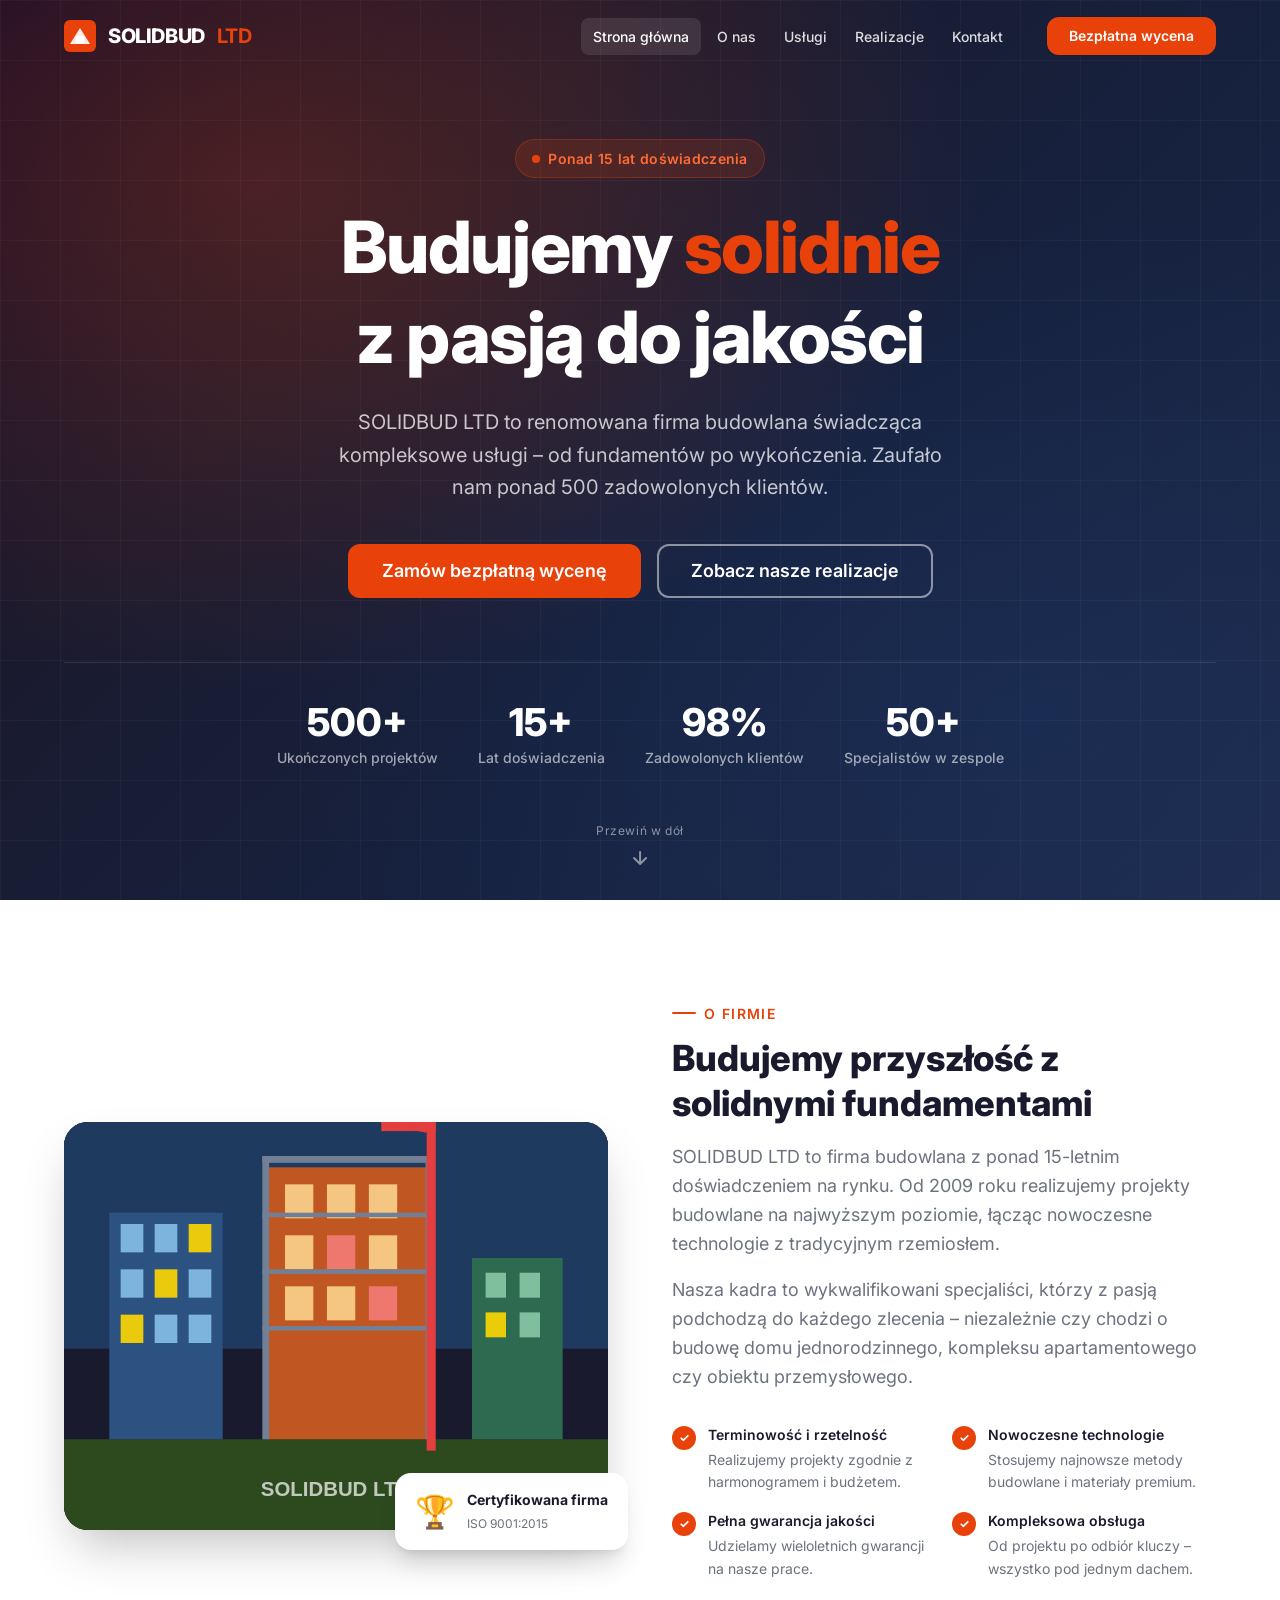
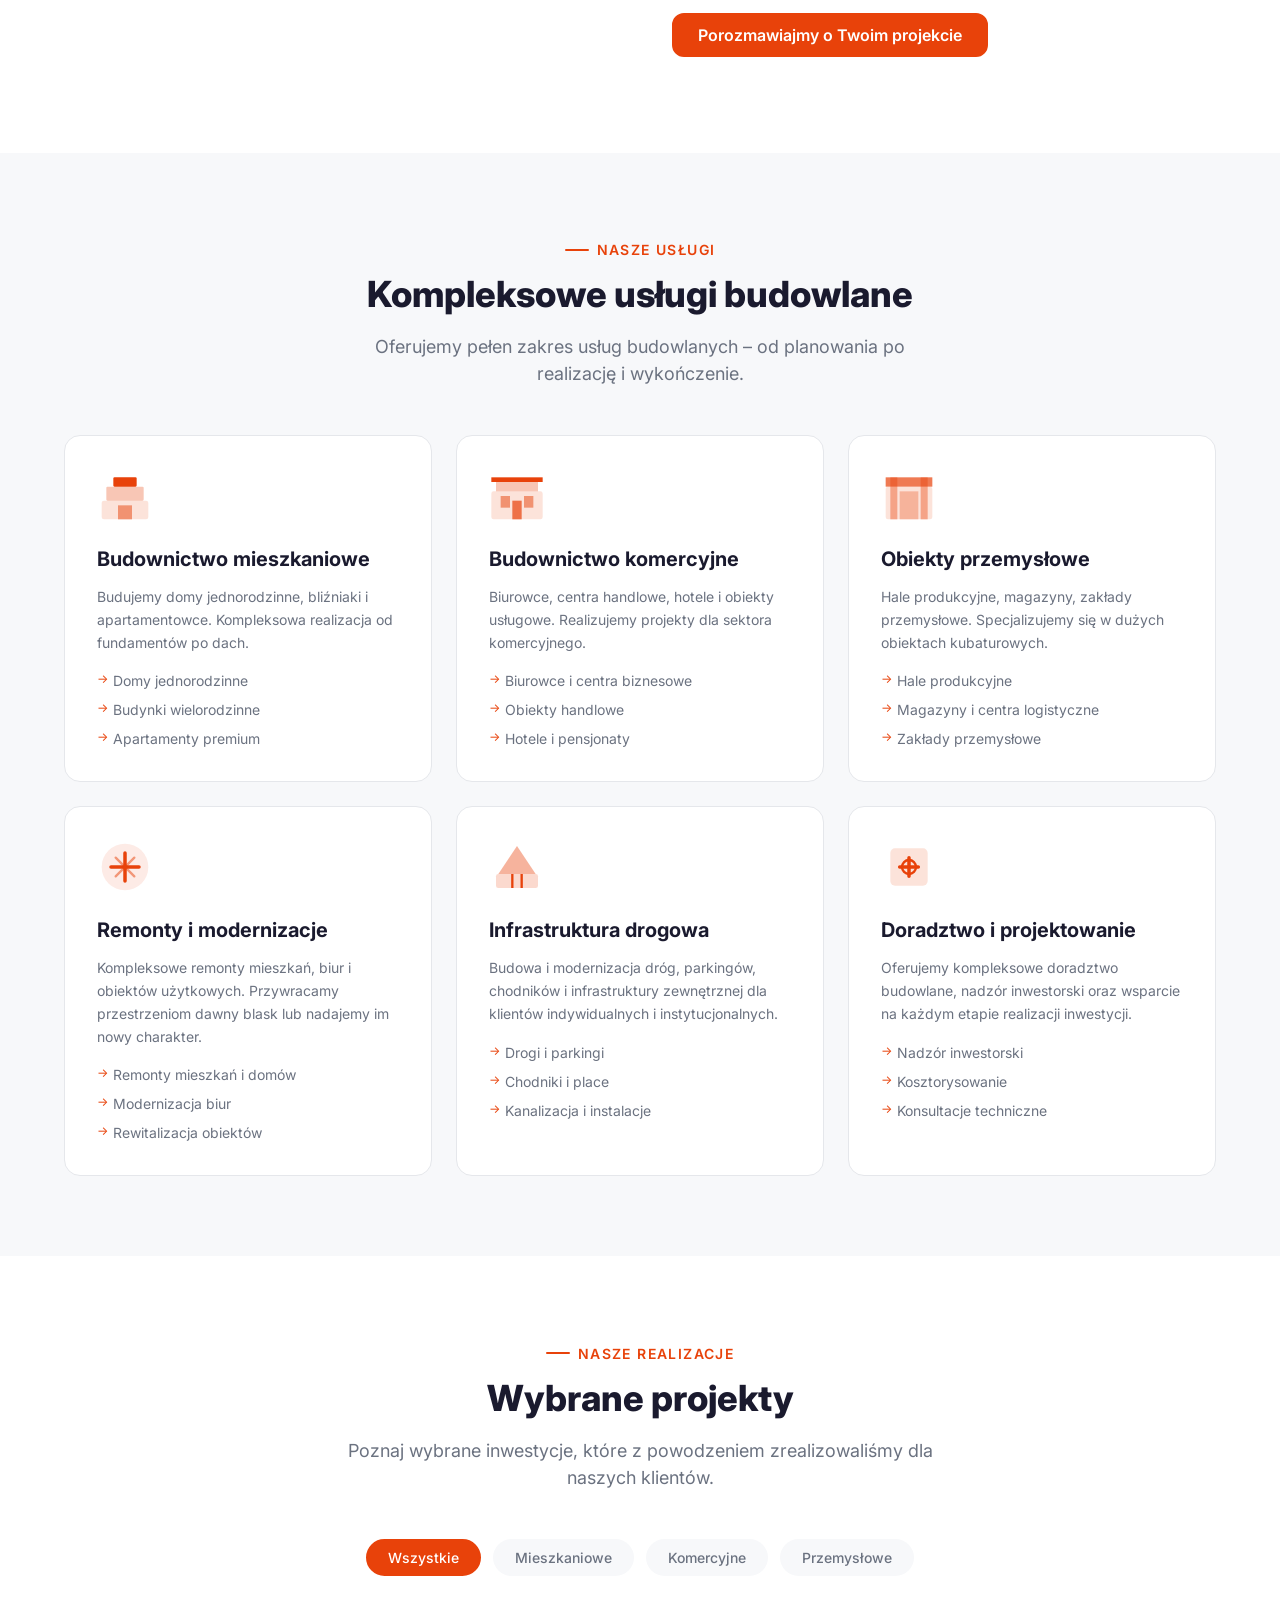
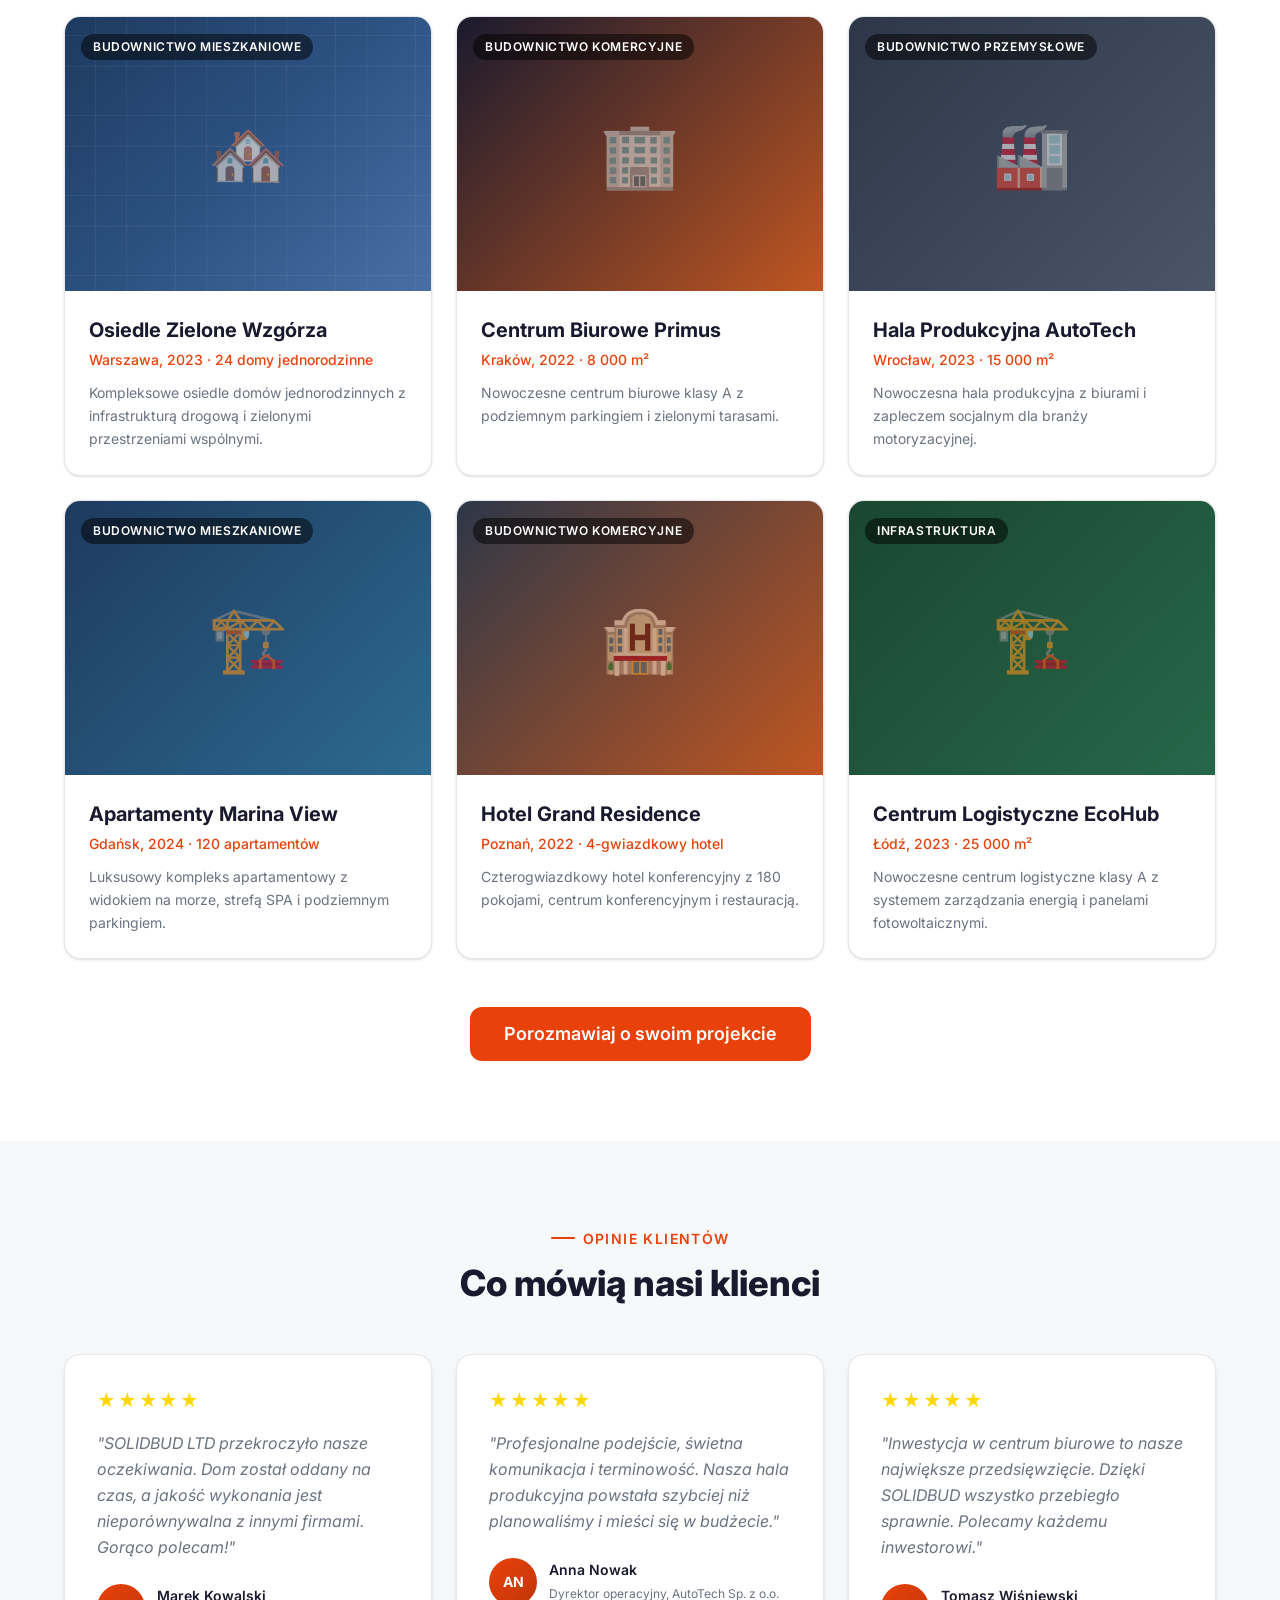
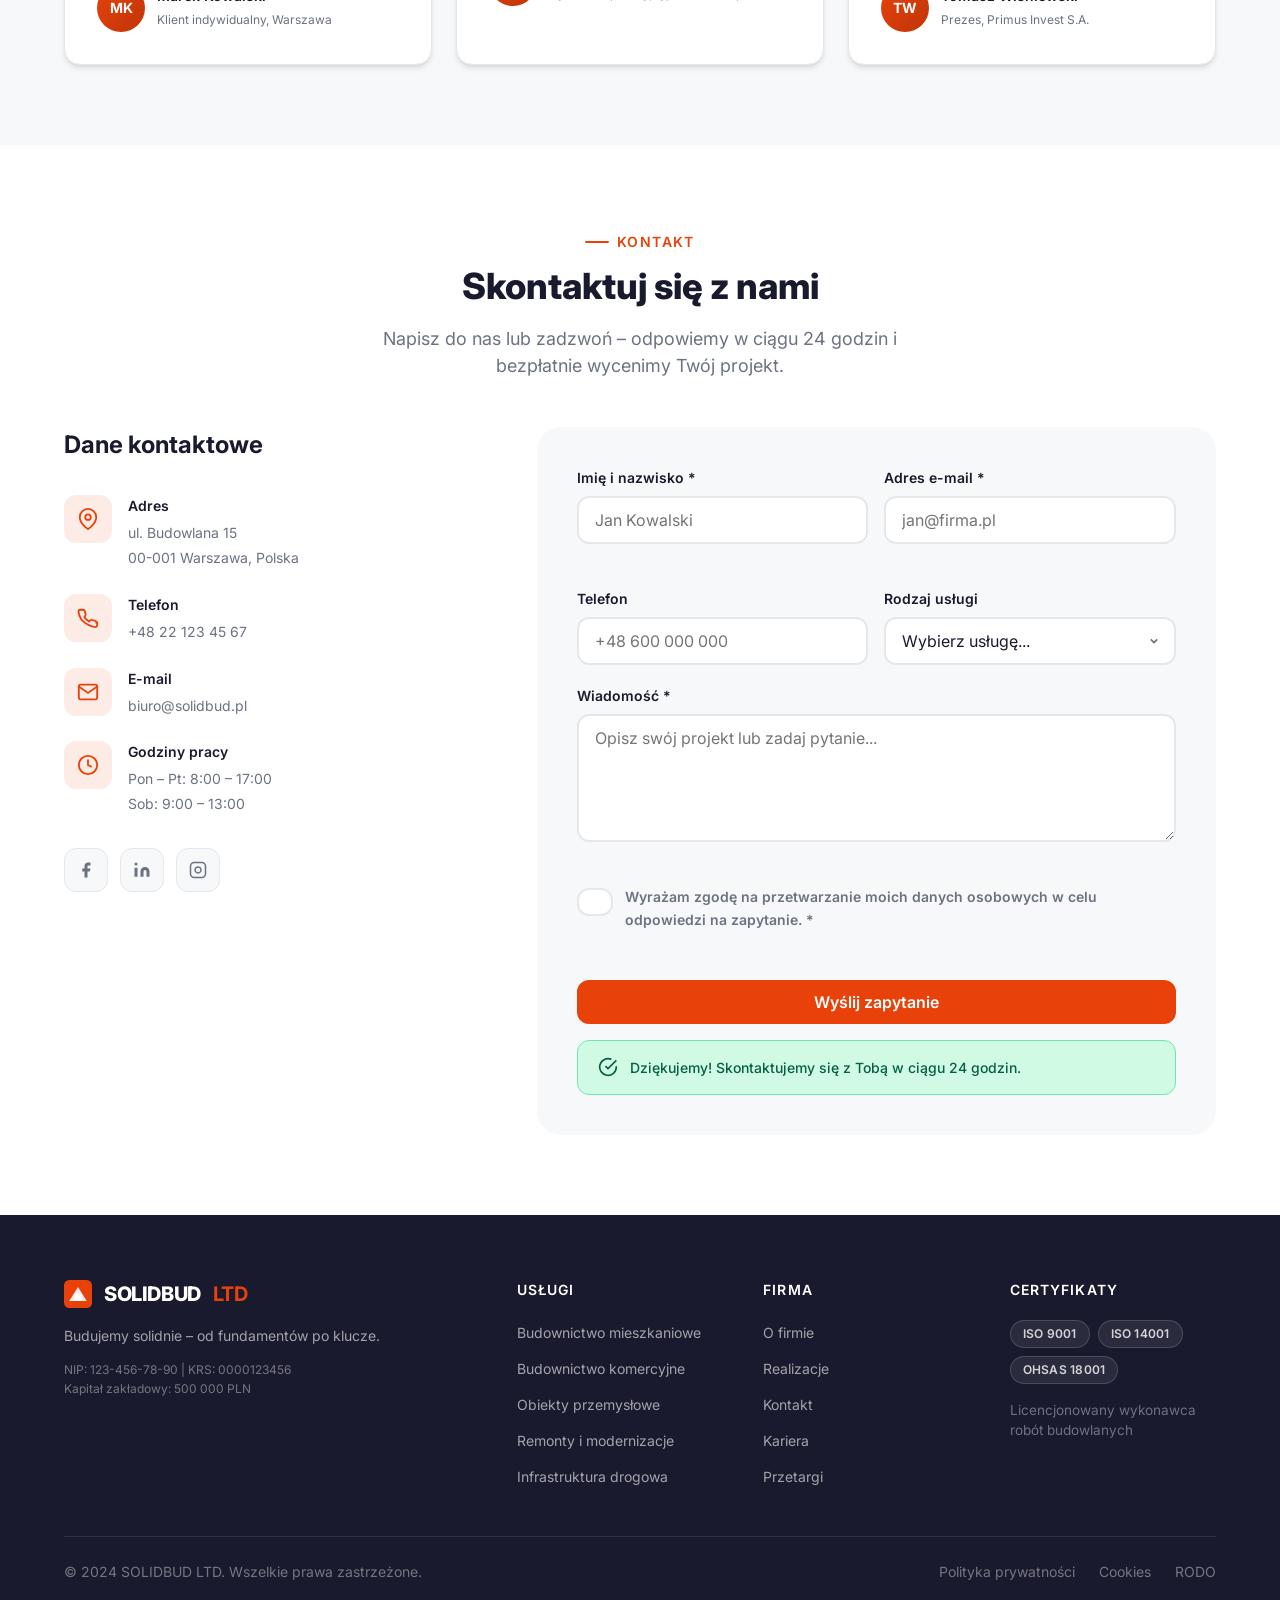
==== commit 21198328: "Merge 01163892b404df86cc911a6fc1d56a030cfed0c8 into 20464d1718583a108f541cf0addeb60120a976d0" ====
--- a/index.html
+++ b/index.html
@@ -3,8 +3,8 @@
 <head>
   <meta charset="UTF-8" />
   <meta name="viewport" content="width=device-width, initial-scale=1.0" />
-  <meta name="description" content="SOLIDBUD LTD – profesjonalne usługi budowlane i remontowe w Manchesterze i okolicach. Budownictwo mieszkaniowe, komercyjne i przemysłowe najwyższej jakości." />
-  <meta name="keywords" content="budowa, remonty, budownictwo, SOLIDBUD, firma budowlana, Manchester, United Kingdom" />
+  <meta name="description" content="SOLIDBUD LTD – profesjonalne usługi budowlane i remontowe. Budownictwo mieszkaniowe, komercyjne i przemysłowe najwyższej jakości." />
+  <meta name="keywords" content="budowa, remonty, budownictwo, SOLIDBUD, firma budowlana, Polska" />
   <title>SOLIDBUD LTD – Profesjonalne Usługi Budowlane</title>
   <link rel="stylesheet" href="css/style.css" />
   <link rel="preconnect" href="https://fonts.googleapis.com" />
@@ -32,7 +32,6 @@
         <li class="nav__item"><a href="#about" class="nav__link">O nas</a></li>
         <li class="nav__item"><a href="#services" class="nav__link">Usługi</a></li>
         <li class="nav__item"><a href="#projects" class="nav__link">Realizacje</a></li>
-        <li class="nav__item"><a href="kalkulator.html" class="nav__link">Kalkulator</a></li>
         <li class="nav__item"><a href="#contact" class="nav__link">Kontakt</a></li>
       </ul>
 
@@ -91,7 +90,54 @@
         <div class="about__visual">
           <div class="about__image-wrapper">
             <div class="about__image about__image--main">
-              <img src="images/about-team.svg" alt="Zespół SOLIDBUD LTD przy planowaniu projektu budowlanego" loading="lazy" />
+              <svg viewBox="0 0 480 360" xmlns="http://www.w3.org/2000/svg" aria-hidden="true">
+                <rect width="480" height="360" fill="#1a1a2e"/>
+                <!-- Sky -->
+                <rect width="480" height="200" fill="#1e3a5f"/>
+                <!-- Ground -->
+                <rect y="280" width="480" height="80" fill="#2d4a1e"/>
+                <!-- Building 1 -->
+                <rect x="40" y="80" width="100" height="200" fill="#2c5282"/>
+                <rect x="50" y="90" width="20" height="25" fill="#90cdf4" opacity="0.8"/>
+                <rect x="80" y="90" width="20" height="25" fill="#90cdf4" opacity="0.8"/>
+                <rect x="110" y="90" width="20" height="25" fill="#ffd700" opacity="0.9"/>
+                <rect x="50" y="130" width="20" height="25" fill="#90cdf4" opacity="0.8"/>
+                <rect x="80" y="130" width="20" height="25" fill="#ffd700" opacity="0.9"/>
+                <rect x="110" y="130" width="20" height="25" fill="#90cdf4" opacity="0.8"/>
+                <rect x="50" y="170" width="20" height="25" fill="#ffd700" opacity="0.9"/>
+                <rect x="80" y="170" width="20" height="25" fill="#90cdf4" opacity="0.8"/>
+                <rect x="110" y="170" width="20" height="25" fill="#90cdf4" opacity="0.8"/>
+                <!-- Building 2 (main, under construction) -->
+                <rect x="180" y="40" width="140" height="240" fill="#c05621"/>
+                <rect x="195" y="55" width="25" height="30" fill="#fbd38d" opacity="0.9"/>
+                <rect x="232" y="55" width="25" height="30" fill="#fbd38d" opacity="0.9"/>
+                <rect x="269" y="55" width="25" height="30" fill="#fbd38d" opacity="0.9"/>
+                <rect x="195" y="100" width="25" height="30" fill="#fbd38d" opacity="0.9"/>
+                <rect x="232" y="100" width="25" height="30" fill="#fc8181" opacity="0.8"/>
+                <rect x="269" y="100" width="25" height="30" fill="#fbd38d" opacity="0.9"/>
+                <rect x="195" y="145" width="25" height="30" fill="#fbd38d" opacity="0.9"/>
+                <rect x="232" y="145" width="25" height="30" fill="#fbd38d" opacity="0.9"/>
+                <rect x="269" y="145" width="25" height="30" fill="#fc8181" opacity="0.8"/>
+                <!-- Scaffold -->
+                <rect x="175" y="30" width="6" height="250" fill="#718096"/>
+                <rect x="319" y="30" width="6" height="250" fill="#718096"/>
+                <rect x="175" y="30" width="150" height="6" fill="#718096"/>
+                <rect x="175" y="80" width="150" height="4" fill="#718096"/>
+                <rect x="175" y="130" width="150" height="4" fill="#718096"/>
+                <rect x="175" y="180" width="150" height="4" fill="#718096"/>
+                <!-- Building 3 -->
+                <rect x="360" y="120" width="80" height="160" fill="#2d6a4f"/>
+                <rect x="372" y="133" width="18" height="22" fill="#95d5b2" opacity="0.8"/>
+                <rect x="402" y="133" width="18" height="22" fill="#95d5b2" opacity="0.8"/>
+                <rect x="372" y="168" width="18" height="22" fill="#ffd700" opacity="0.9"/>
+                <rect x="402" y="168" width="18" height="22" fill="#95d5b2" opacity="0.8"/>
+                <!-- Crane -->
+                <rect x="320" y="0" width="8" height="290" fill="#e53e3e"/>
+                <rect x="280" y="0" width="48" height="8" fill="#e53e3e"/>
+                <line x1="320" y1="8" x2="280" y2="0" stroke="#e53e3e" stroke-width="3"/>
+                <!-- SOLIDBUD text -->
+                <text x="240" y="330" font-family="Arial" font-weight="bold" font-size="18" fill="white" text-anchor="middle" opacity="0.7">SOLIDBUD LTD</text>
+              </svg>
             </div>
             <div class="about__badge-card">
               <div class="about__badge-icon">🏆</div>
@@ -273,33 +319,6 @@
     </div>
   </section>
 
-  <!-- ===== CALCULATOR CTA ===== -->
-  <section class="calc-cta section--gray">
-    <div class="container">
-      <div class="calc-cta__inner">
-        <div class="calc-cta__icon" aria-hidden="true">
-          <svg viewBox="0 0 64 64" fill="none" xmlns="http://www.w3.org/2000/svg">
-            <rect width="64" height="64" rx="16" fill="#E8420A" opacity="0.12"/>
-            <rect x="14" y="10" width="36" height="44" rx="4" fill="#E8420A" opacity="0.2"/>
-            <rect x="18" y="18" width="10" height="8" rx="1" fill="#E8420A" opacity="0.6"/>
-            <rect x="32" y="18" width="10" height="8" rx="1" fill="#E8420A" opacity="0.6"/>
-            <rect x="18" y="30" width="10" height="8" rx="1" fill="#E8420A" opacity="0.6"/>
-            <rect x="32" y="30" width="10" height="8" rx="1" fill="#E8420A" opacity="0.6"/>
-            <rect x="18" y="42" width="24" height="6" rx="1" fill="#E8420A" opacity="0.8"/>
-          </svg>
-        </div>
-        <div class="calc-cta__content">
-          <h2 class="calc-cta__title">Oblicz koszt swojego remontu</h2>
-          <p class="calc-cta__text">Skorzystaj z naszego kalkulatora budowlanego – wpisz ilości prac i natychmiast otrzymaj orientacyjną wycenę. Gładź, malowanie, płytki, instalacje i wiele więcej.</p>
-        </div>
-        <a href="kalkulator.html" class="btn btn--primary btn--lg calc-cta__btn">
-          Otwórz kalkulator
-          <svg viewBox="0 0 24 24" fill="none" stroke="currentColor" stroke-width="2" aria-hidden="true"><path d="M5 12h14M12 5l7 7-7 7"/></svg>
-        </a>
-      </div>
-    </div>
-  </section>
-
   <!-- ===== PROJECTS ===== -->
   <section class="projects section" id="projects">
     <div class="container">
@@ -320,84 +339,78 @@
 
         <div class="project-card" data-category="residential">
           <div class="project-card__image project-card__image--1">
-            <img src="images/project-1.svg" alt="Osiedle Zielone Wzgórza – budownictwo mieszkaniowe Salford" loading="lazy" />
             <div class="project-card__overlay">
               <span class="project-card__category">Budownictwo mieszkaniowe</span>
             </div>
           </div>
           <div class="project-card__content">
             <h3 class="project-card__title">Osiedle Zielone Wzgórza</h3>
-            <p class="project-card__meta">Salford, 2023 · 24 domy jednorodzinne</p>
+            <p class="project-card__meta">Warszawa, 2023 · 24 domy jednorodzinne</p>
             <p class="project-card__text">Kompleksowe osiedle domów jednorodzinnych z infrastrukturą drogową i zielonymi przestrzeniami wspólnymi.</p>
           </div>
         </div>
 
         <div class="project-card" data-category="commercial">
           <div class="project-card__image project-card__image--2">
-            <img src="images/project-2.svg" alt="Centrum Biurowe Primus – budownictwo komercyjne Manchester" loading="lazy" />
             <div class="project-card__overlay">
               <span class="project-card__category">Budownictwo komercyjne</span>
             </div>
           </div>
           <div class="project-card__content">
             <h3 class="project-card__title">Centrum Biurowe Primus</h3>
-            <p class="project-card__meta">Manchester City Centre, 2022 · 8 000 m²</p>
+            <p class="project-card__meta">Kraków, 2022 · 8 000 m²</p>
             <p class="project-card__text">Nowoczesne centrum biurowe klasy A z podziemnym parkingiem i zielonymi tarasami.</p>
           </div>
         </div>
 
         <div class="project-card" data-category="industrial">
           <div class="project-card__image project-card__image--3">
-            <img src="images/project-3.svg" alt="Hala Produkcyjna AutoTech – budownictwo przemysłowe Trafford Park" loading="lazy" />
             <div class="project-card__overlay">
               <span class="project-card__category">Budownictwo przemysłowe</span>
             </div>
           </div>
           <div class="project-card__content">
             <h3 class="project-card__title">Hala Produkcyjna AutoTech</h3>
-            <p class="project-card__meta">Trafford Park, 2023 · 15 000 m²</p>
+            <p class="project-card__meta">Wrocław, 2023 · 15 000 m²</p>
             <p class="project-card__text">Nowoczesna hala produkcyjna z biurami i zapleczem socjalnym dla branży motoryzacyjnej.</p>
           </div>
         </div>
 
         <div class="project-card" data-category="residential">
           <div class="project-card__image project-card__image--4">
-            <img src="images/project-4.svg" alt="Apartamenty Quays View – kompleks apartamentowy Salford Quays" loading="lazy" />
             <div class="project-card__overlay">
               <span class="project-card__category">Budownictwo mieszkaniowe</span>
             </div>
           </div>
           <div class="project-card__content">
-            <h3 class="project-card__title">Apartamenty Quays View</h3>
-            <p class="project-card__meta">Salford Quays, 2024 · 120 apartamentów</p>
-            <p class="project-card__text">Luksusowy kompleks apartamentowy z widokiem na Salford Quays, strefą SPA i podziemnym parkingiem.</p>
+            <h3 class="project-card__title">Apartamenty Marina View</h3>
+            <p class="project-card__meta">Gdańsk, 2024 · 120 apartamentów</p>
+            <p class="project-card__text">Luksusowy kompleks apartamentowy z widokiem na morze, strefą SPA i podziemnym parkingiem.</p>
           </div>
         </div>
 
         <div class="project-card" data-category="commercial">
           <div class="project-card__image project-card__image--5">
-            <img src="images/project-5.svg" alt="Hotel Grand Residence – hotel konferencyjny Manchester" loading="lazy" />
             <div class="project-card__overlay">
               <span class="project-card__category">Budownictwo komercyjne</span>
             </div>
           </div>
           <div class="project-card__content">
             <h3 class="project-card__title">Hotel Grand Residence</h3>
-            <p class="project-card__meta">Manchester, 2022 · 4-gwiazdkowy hotel</p>
+            <p class="project-card__meta">Poznań, 2022 · 4-gwiazdkowy hotel</p>
             <p class="project-card__text">Czterogwiazdkowy hotel konferencyjny z 180 pokojami, centrum konferencyjnym i restauracją.</p>
           </div>
         </div>
 
         <div class="project-card" data-category="industrial">
           <div class="project-card__image project-card__image--6">
-            <img src="images/project-6.svg" alt="Centrum Logistyczne EcoHub – nowoczesna logistyka Trafford Park" loading="lazy" />
             <div class="project-card__overlay">
               <span class="project-card__category">Infrastruktura</span>
             </div>
           </div>
           <div class="project-card__content">
             <h3 class="project-card__title">Centrum Logistyczne EcoHub</h3>
-            <p class="project-card__meta">Trafford Park, 2023 · 25 000 m²</p>
+            <p class="project-card__meta">Łódź, 2023 · 25 000 m²</p>
             <p class="project-card__text">Nowoczesne centrum logistyczne klasy A z systemem zarządzania energią i panelami fotowoltaicznymi.</p>
           </div>
         </div>
@@ -426,7 +439,7 @@
             <div class="testimonial-card__avatar">MK</div>
             <div>
               <strong>Marek Kowalski</strong>
-              <span>Klient indywidualny, Manchester</span>
+              <span>Klient indywidualny, Warszawa</span>
             </div>
           </div>
         </div>
@@ -438,7 +451,7 @@
             <div class="testimonial-card__avatar">AN</div>
             <div>
               <strong>Anna Nowak</strong>
-              <span>Operations Director, AutoTech Ltd, Trafford Park</span>
+              <span>Dyrektor operacyjny, AutoTech Sp. z o.o.</span>
             </div>
           </div>
         </div>
@@ -450,7 +463,7 @@
             <div class="testimonial-card__avatar">TW</div>
             <div>
               <strong>Tomasz Wiśniewski</strong>
-              <span>CEO, Primus Invest Ltd</span>
+              <span>Prezes, Primus Invest S.A.</span>
             </div>
           </div>
         </div>
@@ -478,7 +491,7 @@
             </div>
             <div>
               <strong>Adres</strong>
-              <span>123 Deansgate<br/>Manchester, M3 4LQ</span>
+              <span>ul. Budowlana 15<br/>00-001 Warszawa, Polska</span>
             </div>
           </div>
 
@@ -488,7 +501,7 @@
             </div>
             <div>
               <strong>Telefon</strong>
-              <a href="tel:+441612345678">+44 161 234 5678</a>
+              <a href="tel:+48221234567">+48 22 123 45 67</a>
             </div>
           </div>
 
@@ -498,7 +511,7 @@
             </div>
             <div>
               <strong>E-mail</strong>
-              <a href="mailto:info@solidbud.co.uk">info@solidbud.co.uk</a>
+              <a href="mailto:biuro@solidbud.pl">biuro@solidbud.pl</a>
             </div>
           </div>
 
@@ -542,7 +555,7 @@
             <div class="form-row">
               <div class="form-group">
                 <label for="phone">Telefon</label>
-                <input type="tel" id="phone" name="phone" placeholder="+44 7700 000 000" />
+                <input type="tel" id="phone" name="phone" placeholder="+48 600 000 000" />
               </div>
               <div class="form-group">
                 <label for="service">Rodzaj usługi</label>
@@ -600,7 +613,7 @@
             SOLIDBUD <span class="nav__logo-ltd">LTD</span>
           </a>
           <p class="footer__tagline">Budujemy solidnie – od fundamentów po klucze.</p>
-          <p class="footer__legal">Company No: 12345678 | Registered in England & Wales<br/>VAT No: GB 123 4567 89</p>
+          <p class="footer__legal">NIP: 123-456-78-90 | KRS: 0000123456<br/>Kapitał zakładowy: 500 000 PLN</p>
         </div>
 
         <div class="footer__col">
@@ -619,7 +632,6 @@
           <ul>
             <li><a href="#about">O firmie</a></li>
             <li><a href="#projects">Realizacje</a></li>
-            <li><a href="kalkulator.html">Kalkulator wycen</a></li>
             <li><a href="#contact">Kontakt</a></li>
             <li><a href="#">Kariera</a></li>
             <li><a href="#">Przetargi</a></li>
--- a/css/style.css
+++ b/css/style.css
@@ -375,8 +375,7 @@
 .hero__bg {
   position: absolute;
   inset: 0;
-  background: url('../images/hero-bg.svg') center center / cover no-repeat,
-    linear-gradient(135deg, #0f0c29 0%, #1a1a2e 30%, #16213e 60%, #1e2a4a 100%);
+  background: linear-gradient(135deg, #0f0c29 0%, #1a1a2e 30%, #16213e 60%, #1e2a4a 100%);
   z-index: 0;
 }
 
@@ -543,11 +542,9 @@
   justify-content: center;
 }
 
-.about__image--main img {
+.about__image--main svg {
   width: 100%;
   height: 100%;
-  object-fit: cover;
-  display: block;
 }
 
 .about__badge-card {
@@ -777,25 +774,99 @@
   overflow: hidden;
 }
 
-.project-card__image img {
-  width: 100%;
-  height: 100%;
-  object-fit: cover;
-  display: block;
-  transition: transform var(--transition-lg);
-}
-
-.project-card:hover .project-card__image img {
-  transform: scale(1.05);
-}
-
-/* Project card accent colours (retained for overlay backdrop) */
-.project-card__image--1 { background-color: #1e3a5f; }
-.project-card__image--2 { background-color: #c05621; }
-.project-card__image--3 { background-color: #2d3748; }
-.project-card__image--4 { background-color: #1e3a5f; }
-.project-card__image--5 { background-color: #2d3748; }
-.project-card__image--6 { background-color: #1a4731; }
+/* Project card background gradients as illustrations */
+.project-card__image--1 {
+  background: linear-gradient(135deg, #1e3a5f 0%, #2c5282 50%, #4a6fa5 100%);
+}
+.project-card__image--1::before {
+  content: '';
+  position: absolute;
+  inset: 0;
+  background-image:
+    repeating-linear-gradient(0deg, transparent, transparent 30px, rgba(255,255,255,0.05) 30px, rgba(255,255,255,0.05) 31px),
+    repeating-linear-gradient(90deg, transparent, transparent 30px, rgba(255,255,255,0.05) 30px, rgba(255,255,255,0.05) 31px);
+  background-size: 80px 80px;
+}
+.project-card__image--1::after {
+  content: '🏘️';
+  position: absolute;
+  inset: 0;
+  display: flex;
+  align-items: center;
+  justify-content: center;
+  font-size: 4rem;
+  opacity: 0.6;
+}
+
+.project-card__image--2 {
+  background: linear-gradient(135deg, #1a1a2e 0%, #c05621 100%);
+}
+.project-card__image--2::after {
+  content: '🏢';
+  position: absolute;
+  inset: 0;
+  display: flex;
+  align-items: center;
+  justify-content: center;
+  font-size: 4rem;
+  opacity: 0.6;
+}
+
+.project-card__image--3 {
+  background: linear-gradient(135deg, #2d3748 0%, #4a5568 100%);
+}
+.project-card__image--3::after {
+  content: '🏭';
+  position: absolute;
+  inset: 0;
+  display: flex;
+  align-items: center;
+  justify-content: center;
+  font-size: 4rem;
+  opacity: 0.6;
+}
+
+.project-card__image--4 {
+  background: linear-gradient(135deg, #1e3a5f 0%, #2d6a8f 100%);
+}
+.project-card__image--4::after {
+  content: '🏗️';
+  position: absolute;
+  inset: 0;
+  display: flex;
+  align-items: center;
+  justify-content: center;
+  font-size: 4rem;
+  opacity: 0.6;
+}
+
+.project-card__image--5 {
+  background: linear-gradient(135deg, #2d3748 0%, #c05621 100%);
+}
+.project-card__image--5::after {
+  content: '🏨';
+  position: absolute;
+  inset: 0;
+  display: flex;
+  align-items: center;
+  justify-content: center;
+  font-size: 4rem;
+  opacity: 0.6;
+}
+
+.project-card__image--6 {
+  background: linear-gradient(135deg, #1a4731 0%, #276749 100%);
+}
+.project-card__image--6::after {
+  content: '🏗️';
+  position: absolute;
+  inset: 0;
+  display: flex;
+  align-items: center;
+  justify-content: center;
+  font-size: 4rem;
+  opacity: 0.6;
+}
 
 .project-card__overlay {
   position: absolute;
@@ -1453,75 +1524,3 @@
     print-color-adjust: exact;
   }
 }
-
-/* ===== Calculator CTA (index.html) ===== */
-.calc-cta {
-  padding: var(--spacing-12) 0;
-  background: var(--color-bg-gray);
-}
-
-.calc-cta__inner {
-  display: flex;
-  align-items: center;
-  gap: var(--spacing-8);
-  background: var(--color-bg);
-  border-radius: var(--border-radius-2xl);
-  padding: var(--spacing-10) var(--spacing-12);
-  box-shadow: var(--shadow-lg);
-  border: 1px solid var(--color-border-light);
-}
-
-.calc-cta__icon {
-  width: 72px;
-  height: 72px;
-  flex-shrink: 0;
-}
-
-.calc-cta__icon svg {
-  width: 100%;
-  height: 100%;
-}
-
-.calc-cta__content {
-  flex: 1;
-}
-
-.calc-cta__title {
-  font-size: var(--font-size-2xl);
-  font-weight: var(--font-weight-bold);
-  color: var(--color-text);
-  margin-bottom: var(--spacing-2);
-}
-
-.calc-cta__text {
-  color: var(--color-text-muted);
-  font-size: var(--font-size-base);
-  line-height: var(--line-height-relaxed);
-}
-
-.calc-cta__btn {
-  flex-shrink: 0;
-  display: inline-flex;
-  align-items: center;
-  gap: var(--spacing-2);
-  white-space: nowrap;
-}
-
-.calc-cta__btn svg {
-  width: 18px;
-  height: 18px;
-}
-
-@media (max-width: 900px) {
-  .calc-cta__inner {
-    flex-direction: column;
-    text-align: center;
-    padding: var(--spacing-8);
-    gap: var(--spacing-6);
-  }
-
-  .calc-cta__btn {
-    width: 100%;
-    justify-content: center;
-  }
-}
